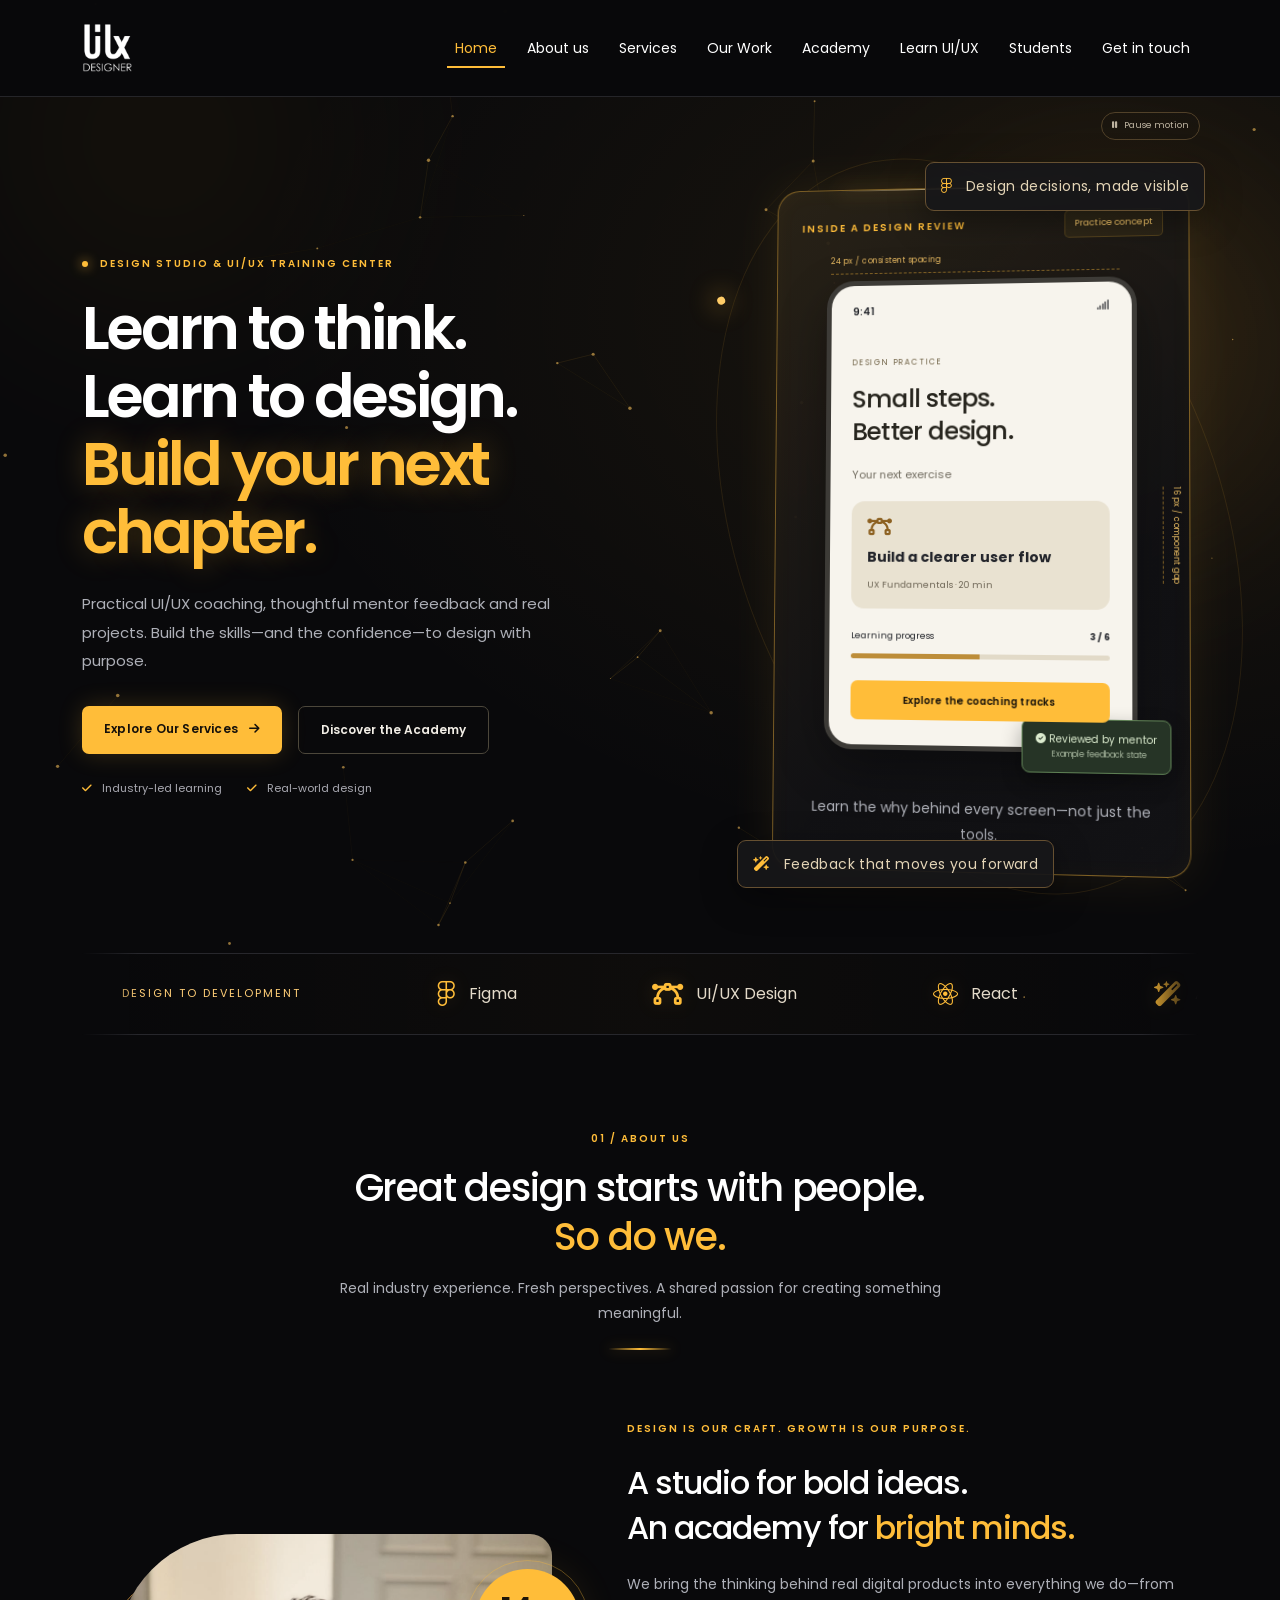
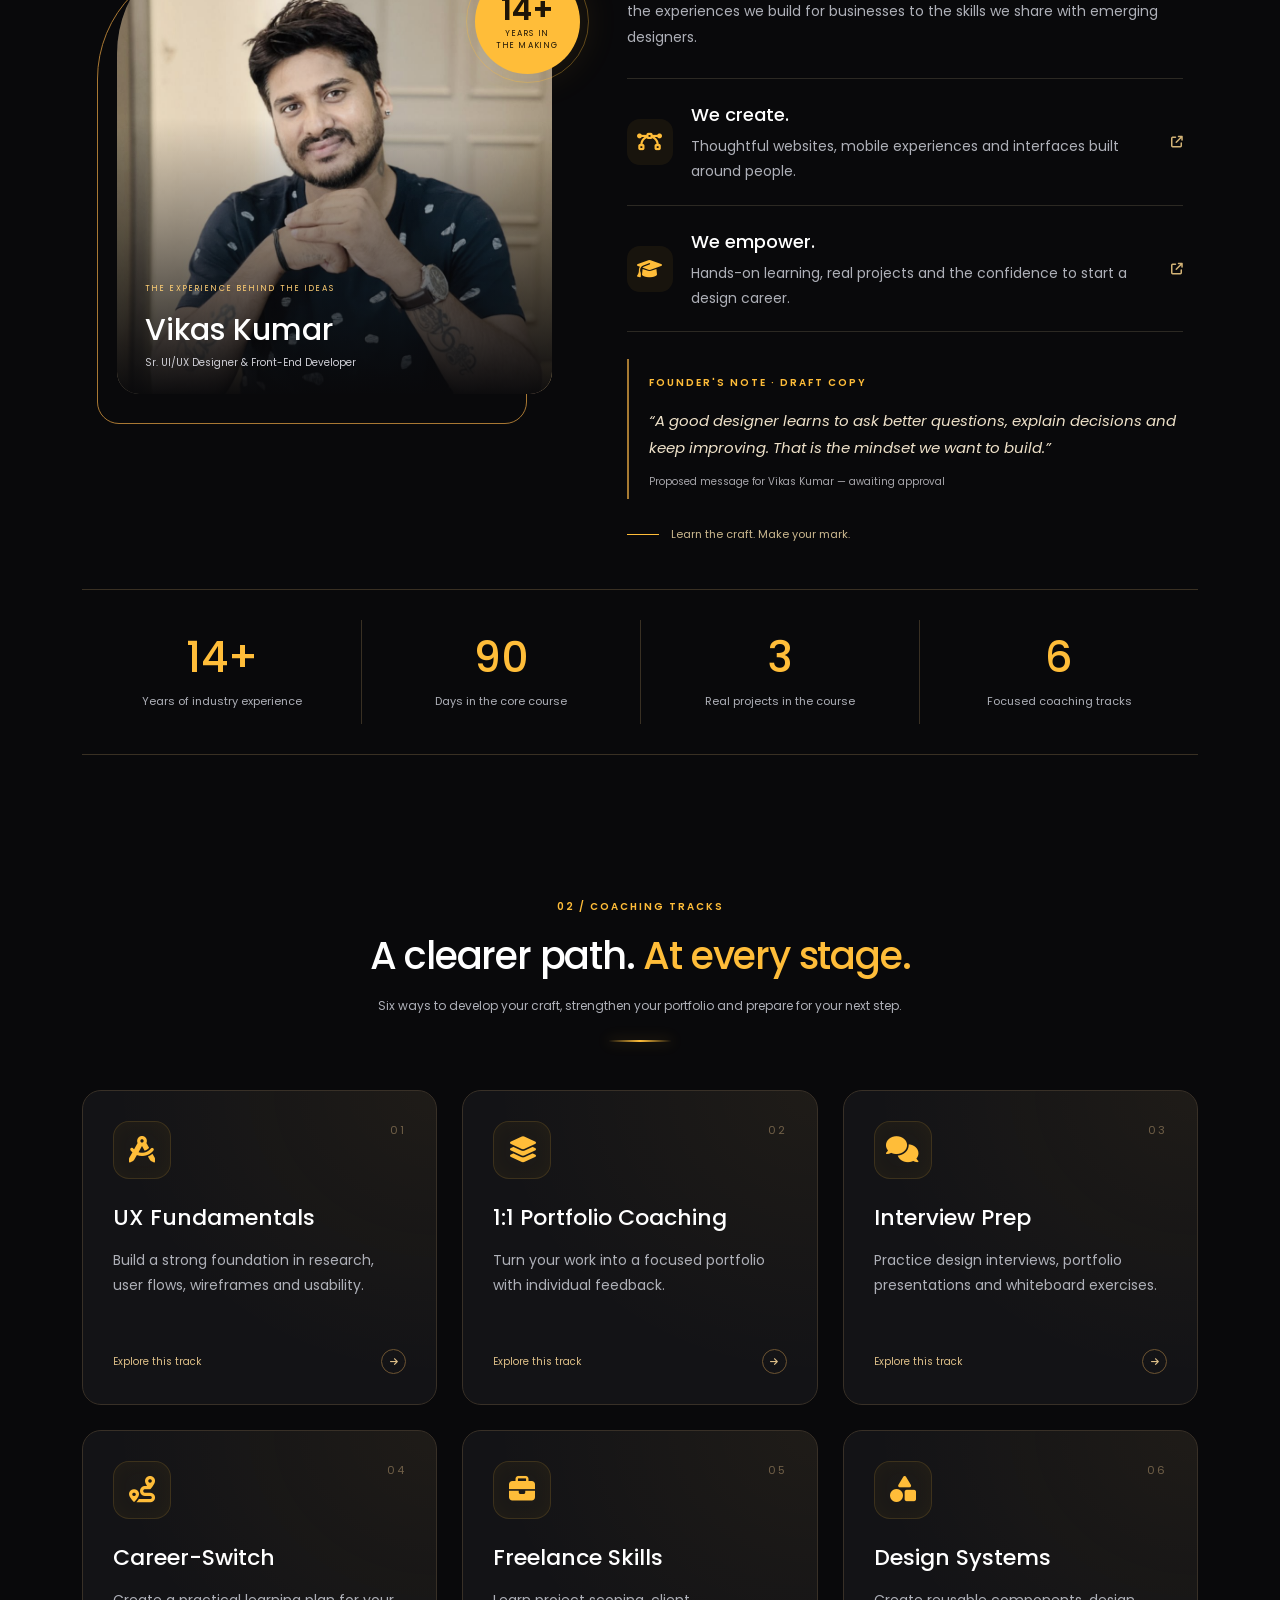
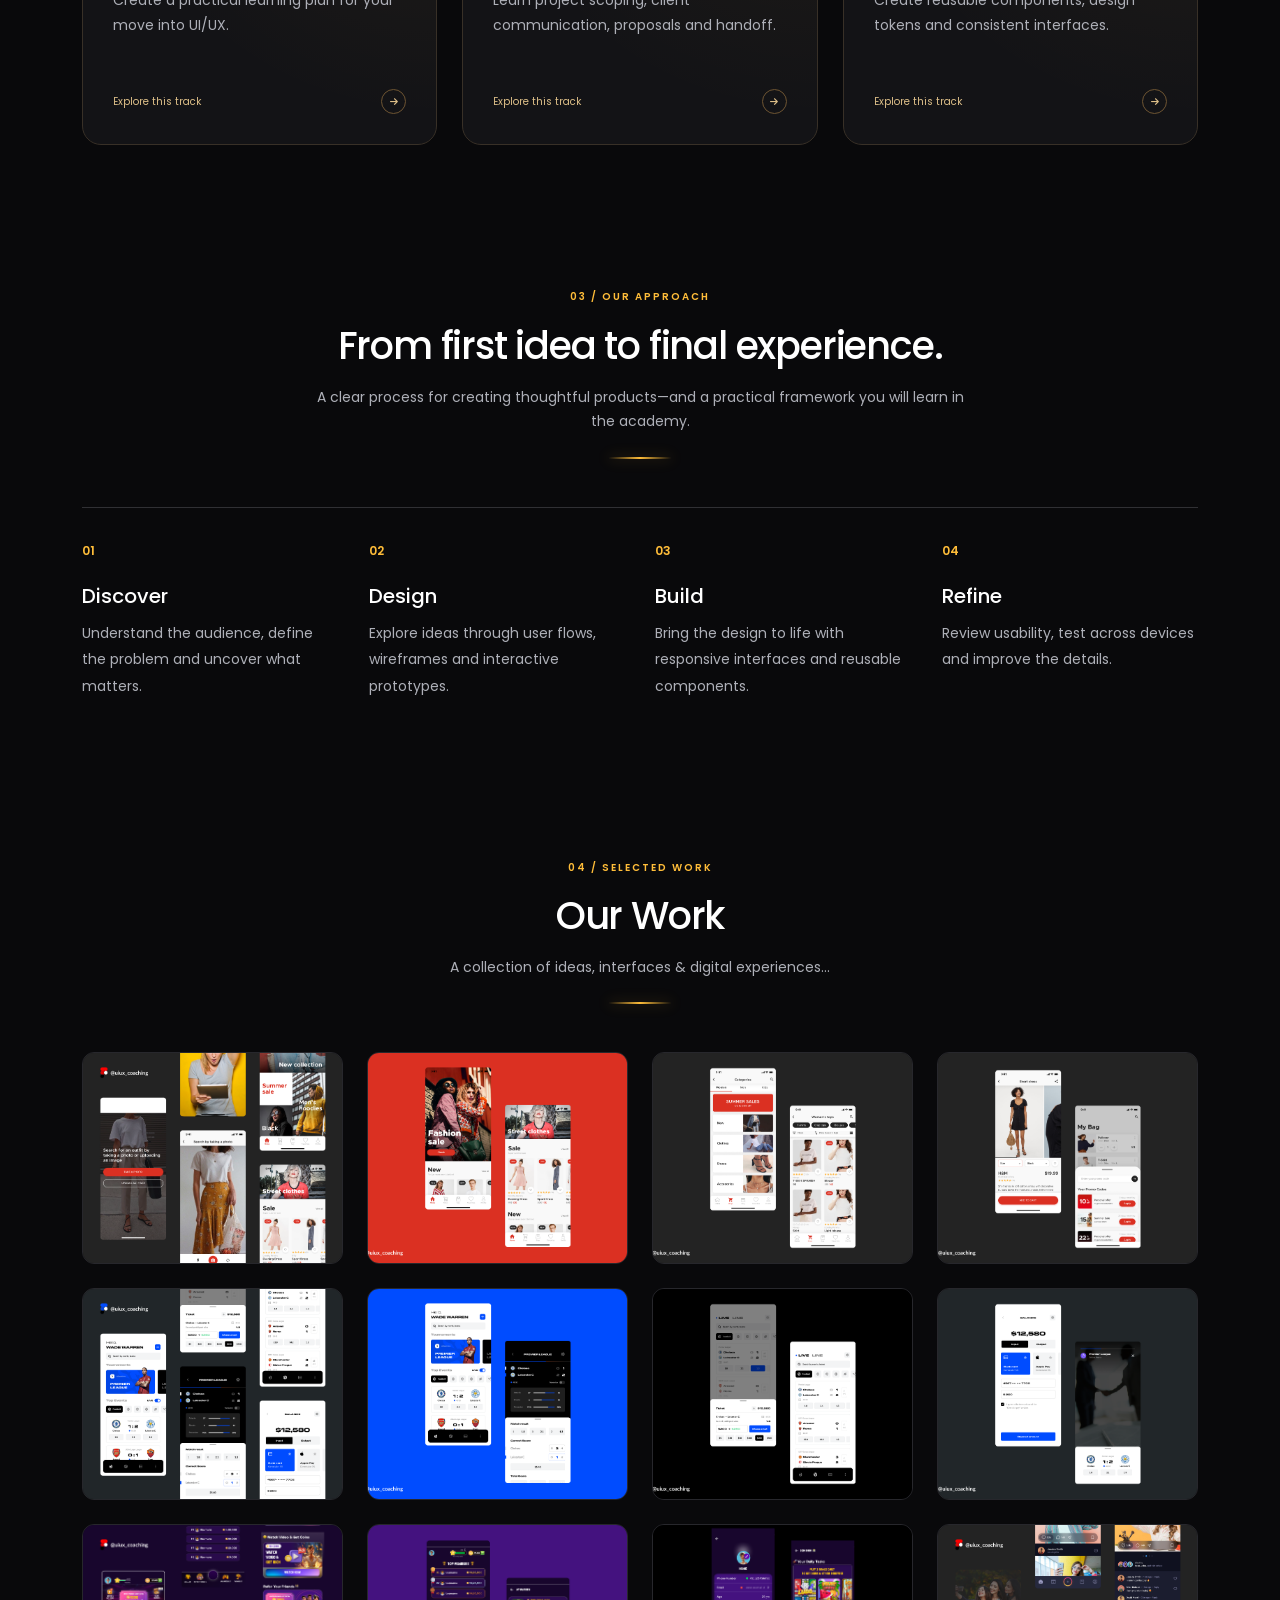
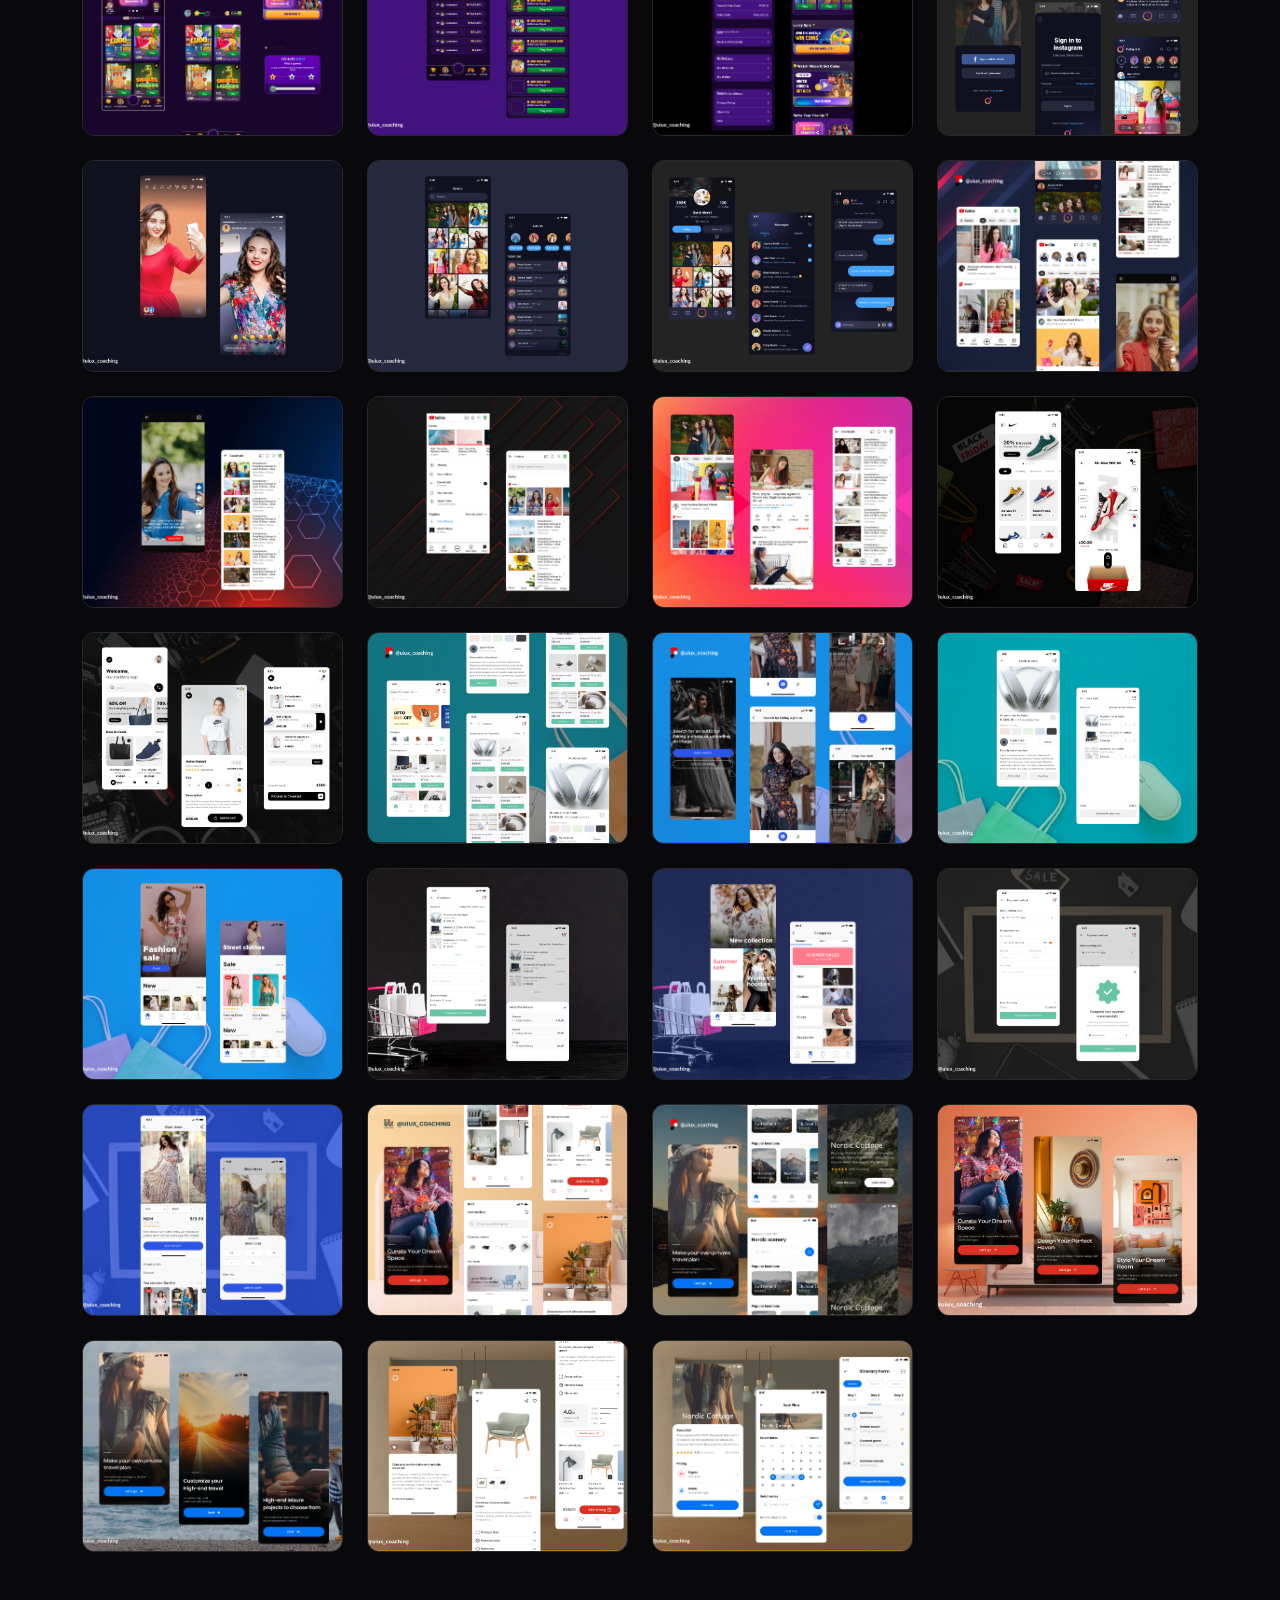
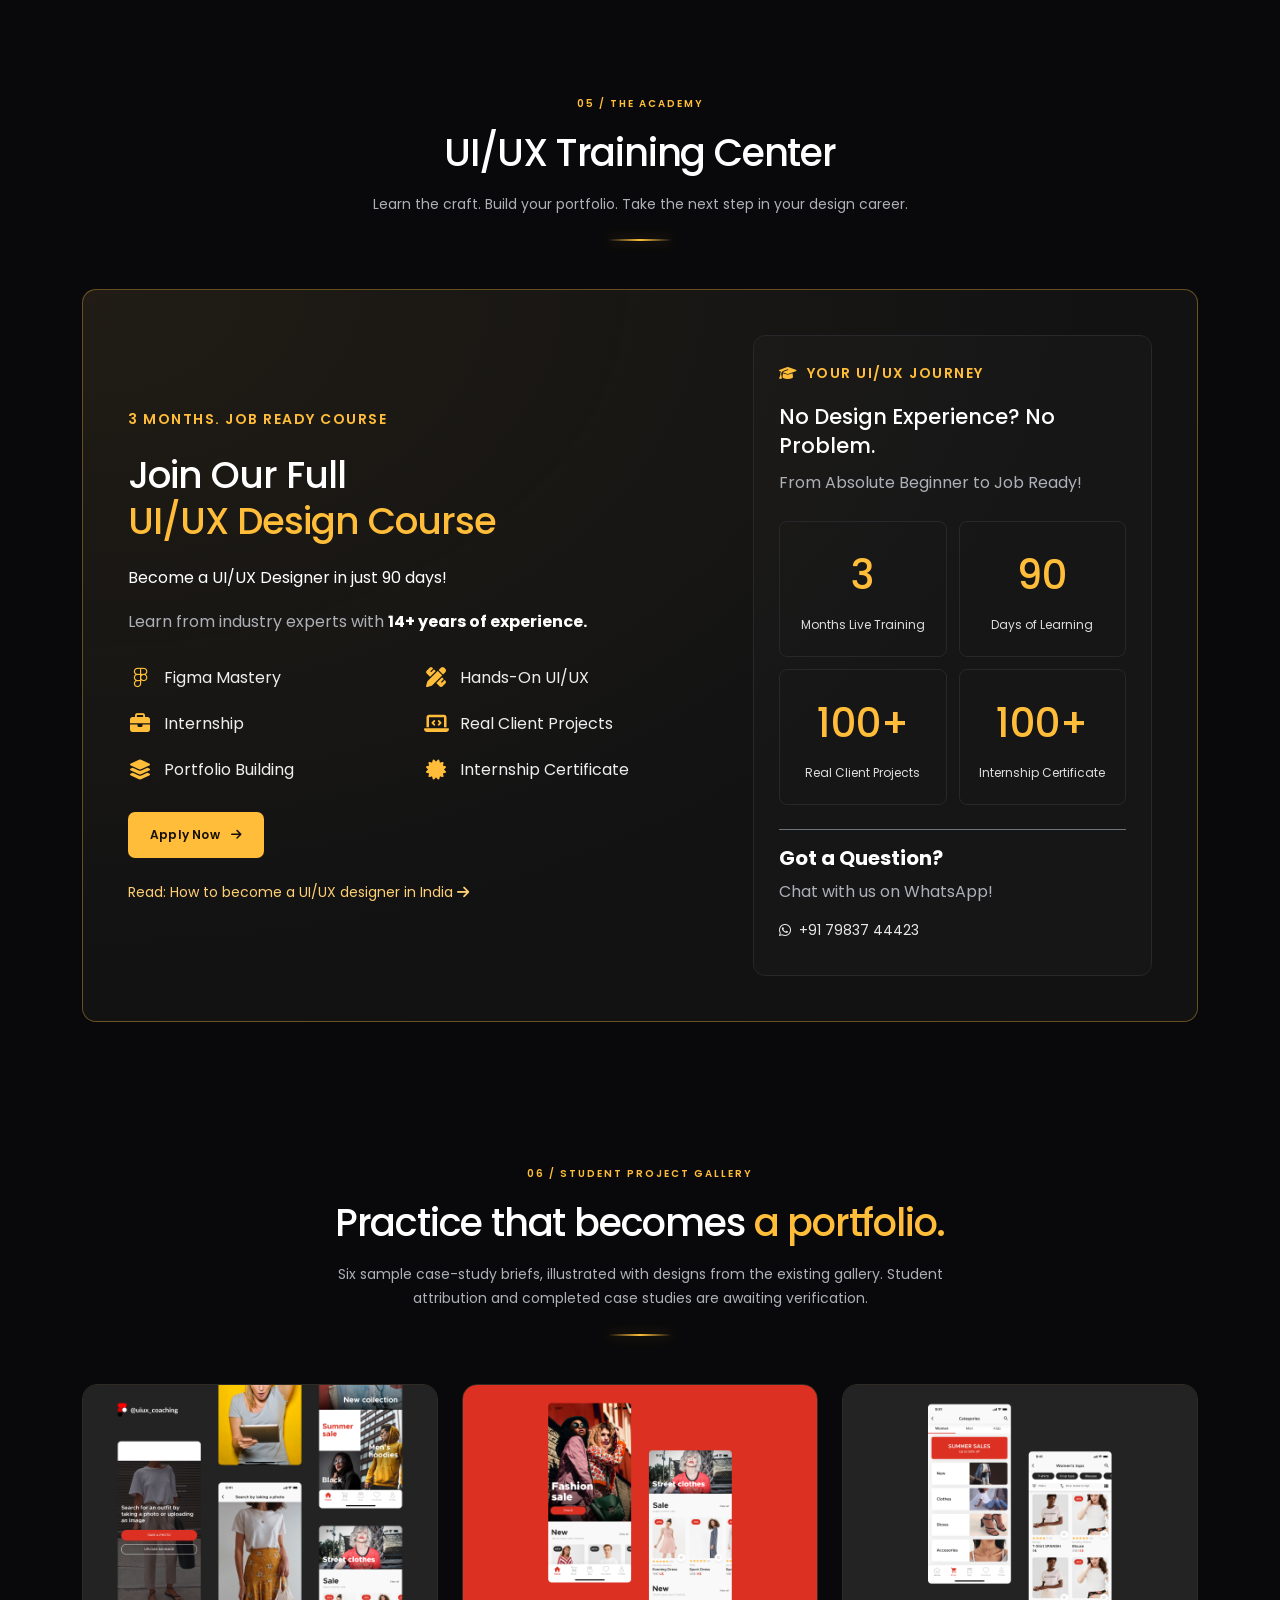
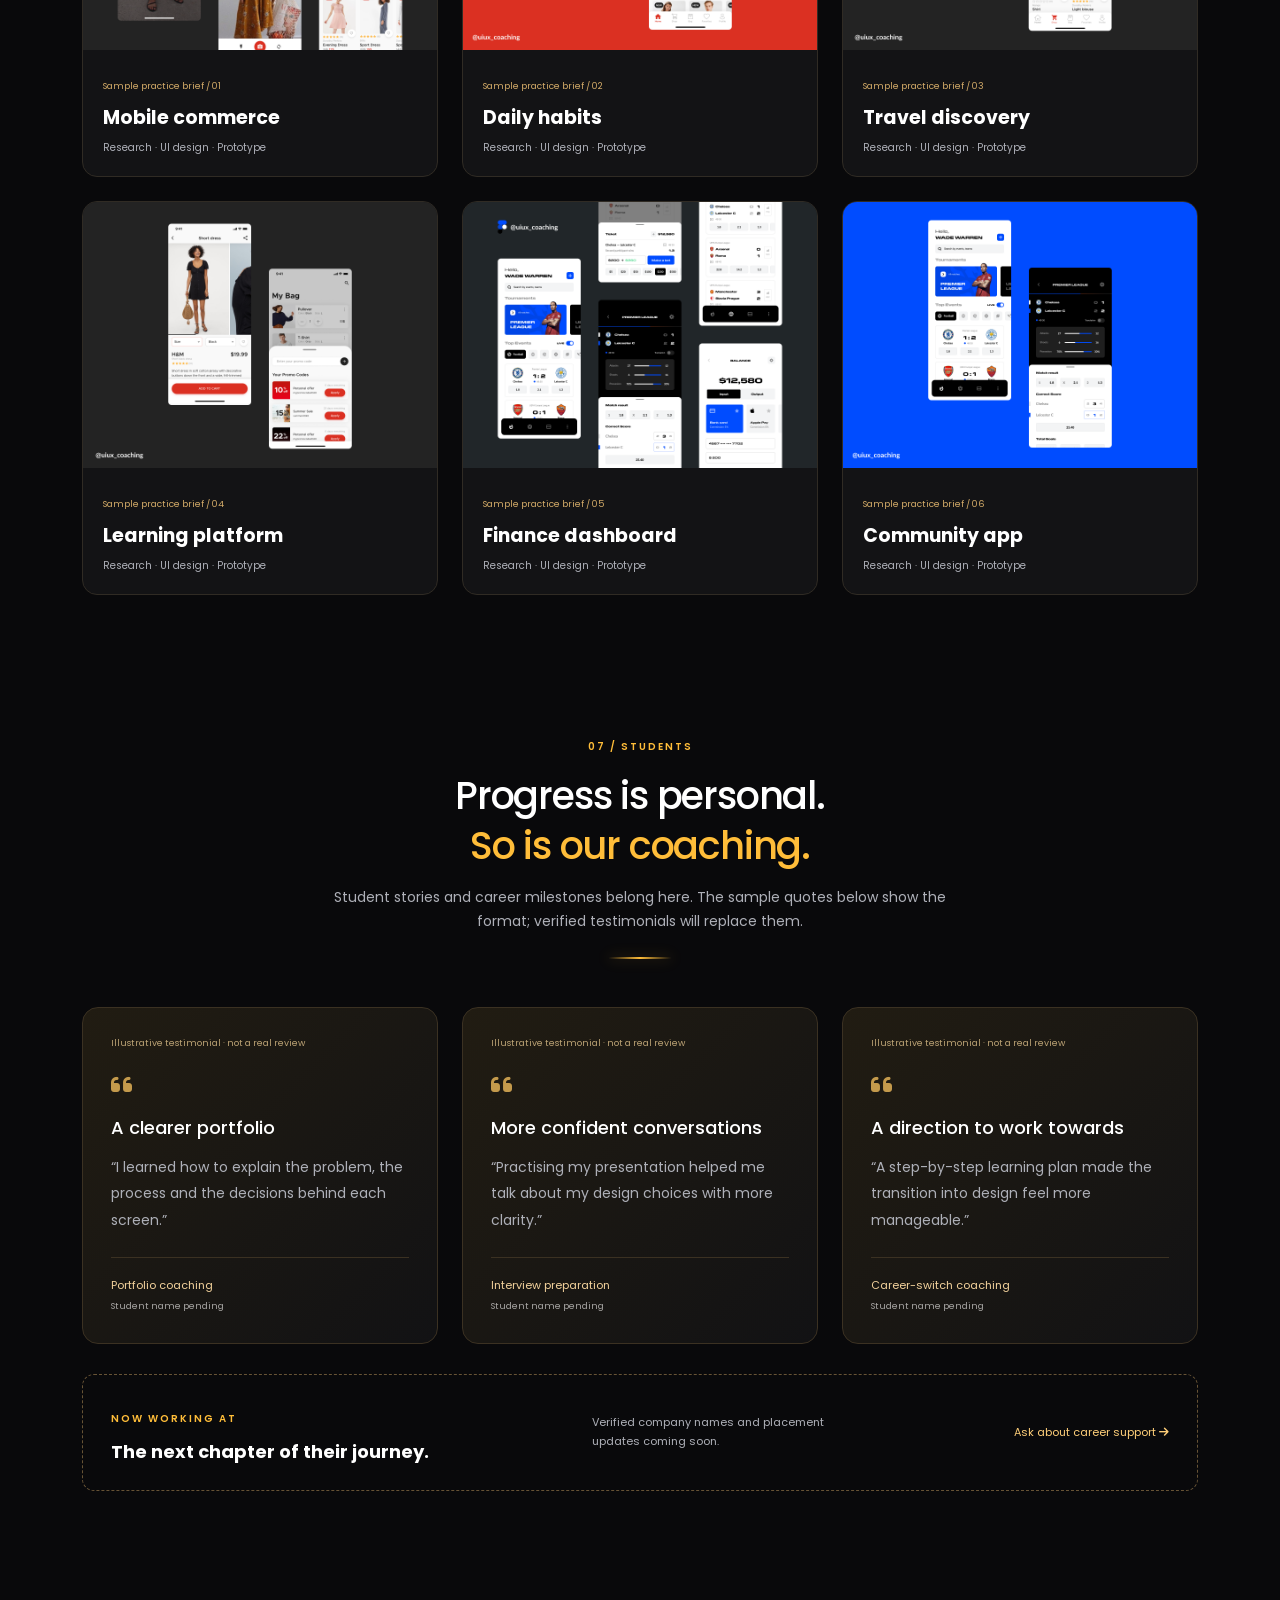
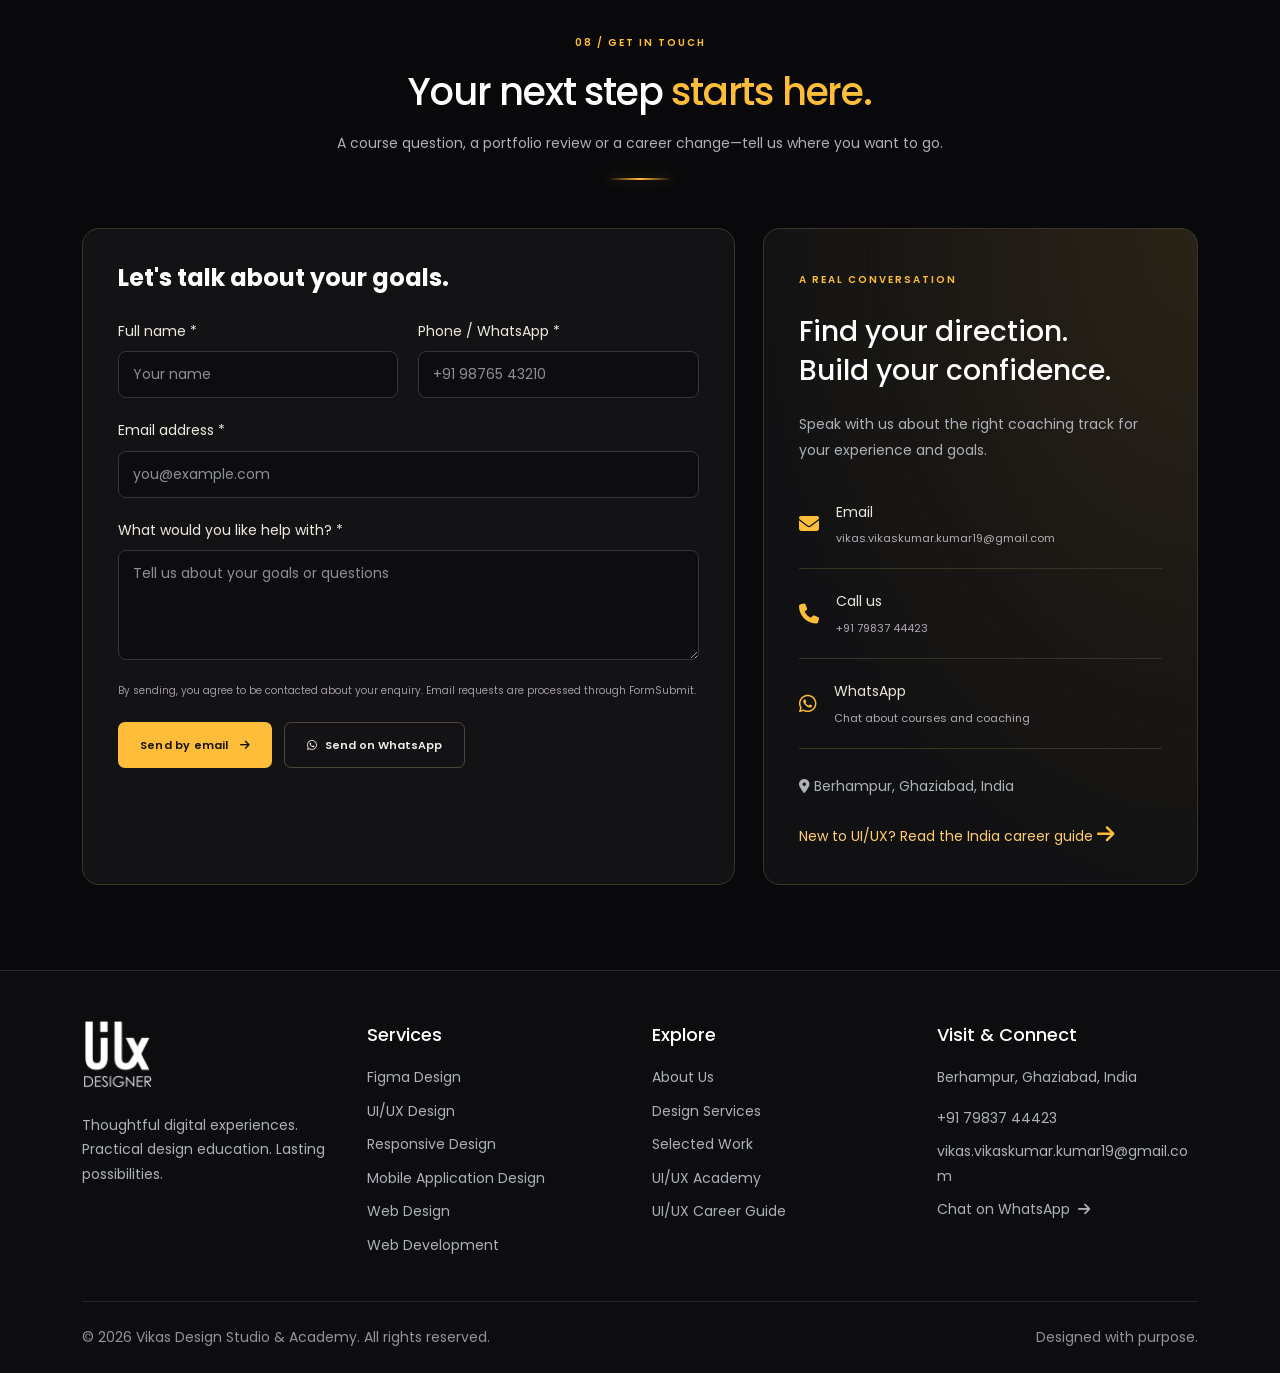
==== index.html @ f7e42c2f "Add files via upload" ====
<!DOCTYPE html>
<html lang="en">

<head>
    <meta charset="UTF-8">
    <meta name="viewport" content="width=device-width, initial-scale=1.0">

    <meta name="google-adsense-account" content="ca-pub-6926392316665978">
    <title>Vikas Design | Design Studio &amp; UI/UX Academy</title>
    <meta name="keywords" content="ui ux designer, web designer, figma designer">
    <meta name="description"
        content="UI/UX design, website and mobile app design services, and a practical 90-day UI/UX course with Figma, real projects and portfolio building in Ghaziabad.">

    <meta name="robots" content="index, follow">
    <meta property="og:title" content="Vikas Kumar | Senior UI/UX Designer">
    <meta property="og:description"
        content="Senior UI/UX Designer specializing in Figma, web design, mobile app design, design systems and front-end development.">
    <meta property="og:type" content="website">
    <meta property="og:url" content="https://imvikaskt.com/">
    <meta property="og:image" content="https://imvikaskt.com/favicon.png">

    <link rel="icon" type="image/x-icon" href="favicon.png" />
    <link rel="canonical" href="https://imvikaskt.com/">



    <link href="https://fonts.googleapis.com/css2?family=Poppins:wght@300;400;600;700&display=swap" rel="stylesheet">
    <link href="https://cdn.jsdelivr.net/npm/bootstrap@5.3.0/dist/css/bootstrap.min.css" rel="stylesheet">
    <link rel="stylesheet" href="https://cdnjs.cloudflare.com/ajax/libs/font-awesome/6.4.0/css/all.min.css">
    <link rel="stylesheet" href="https://cdnjs.cloudflare.com/ajax/libs/fancybox/3.5.7/jquery.fancybox.min.css">





    <script async src="https://pagead2.googlesyndication.com/pagead/js/adsbygoogle.js?client=ca-pub-6926392316665978"
        crossorigin="anonymous"></script>

    <script async custom-element="amp-auto-ads" src="https://cdn.ampproject.org/v0/amp-auto-ads-0.1.js">
    </script>

    <script type="application/ld+json">
{
  "@context": "https://schema.org",
  "@type": "LocalBusiness",
  "name": "UI/UX Designer Course",
  "image": "https://imvikaskt.com/logo.png",
  "@id": "https://imvikaskt.com/",
  "url": "https://imvikaskt.com/",
  "telephone": "7983744423",
  "address": {
    "@type": "PostalAddress",
    "streetAddress": "Noida",
    "addressLocality": "Noida",
    "postalCode": "201301",
    "addressCountry": "IN"
  },
  "openingHoursSpecification": {
    "@type": "OpeningHoursSpecification",
    "dayOfWeek": [
      "Monday",
      "Tuesday",
      "Wednesday",
      "Thursday",
      "Friday"
    ],
    "opens": "10:00",
    "closes": "17:00"
  },
  "sameAs": [
    "https://www.facebook.com/imvikaskt/",
    "https://www.instagram.com/imvikaskt/",
    "https://www.youtube.com/@imvikaskt",
    "https://www.linkedin.com/in/imvikaskt/",
    "https://imvikaskt.com/"
  ] 
}
</script>


    <link href="https://unpkg.com/aos@2.3.1/dist/aos.css" rel="stylesheet">

    <style>
        /* --- CORE VARIABLES --- */
        :root {
            --bg-dark: #050505;
            --primary-gold: #ffbd39;
            --primary-glow: rgba(255, 189, 57, 0.5);
            --glass-bg: rgba(255, 255, 255, 0.03);
            --glass-border: rgba(255, 255, 255, 0.1);
            --text-white: #ffffff;
            --text-grey: #a9adb8;
        }

        body {
            background-color: var(--bg-dark);
            color: var(--text-grey);
            font-family: 'Poppins', sans-serif;
            overflow-x: hidden;
            position: relative;
        }

        #particles-canvas {
            position: fixed;
            top: 0;
            left: 0;
            width: 100%;
            height: 100%;
            z-index: -1;
            background: radial-gradient(circle at center, #11111d 0%, #000000 100%);
        }

        h1,
        h2,
        h3,
        h4,
        h5,
        h6 {
            color: var(--text-white);
            font-weight: 700;
        }

        a {
            text-decoration: none;
            transition: 0.4s ease;
        }

        .btn-custom {
            background: linear-gradient(45deg, var(--primary-gold), #ffca2c);
            color: #000;
            border-radius: 50px;
            padding: 12px 35px;
            font-weight: 600;
            border: none;
            text-transform: uppercase;
            letter-spacing: 1px;
            box-shadow: 0 0 20px var(--primary-glow);
            position: relative;
            overflow: hidden;
            z-index: 1;
            transition: all 0.3s ease;
        }

        .btn-custom::before {
            content: '';
            position: absolute;
            top: 0;
            left: -100%;
            width: 100%;
            height: 100%;
            background: linear-gradient(45deg, #fff, rgba(255, 255, 255, 0.5));
            transition: left 0.5s ease;
            z-index: -1;
        }

        .btn-custom:hover {
            transform: translateY(-5px) scale(1.05);
            box-shadow: 0 15px 40px var(--primary-glow);
            color: #000;
        }

        .btn-custom:hover::before {
            left: 100%;
        }

        .btn-custom:active {
            transform: translateY(-2px) scale(1.02);
        }

        .navbar {
            background: rgba(0, 0, 0, 0.8);
            backdrop-filter: blur(15px);
            padding: 15px 0;
            border-bottom: 1px solid var(--glass-border);
        }

        .navbar-brand {
            font-size: 26px;
            font-weight: 800;
            color: #fff !important;
        }

        .navbar-brand span {
            color: var(--primary-gold);
        }

        .nav-link {
            color: #fff !important;
            margin-left: 20px;
            font-size: 14px;
            text-transform: uppercase;
            position: relative;
        }

        .nav-link {
            position: relative;
        }

        .nav-link::after {
            content: '';
            position: absolute;
            bottom: -5px;
            left: 0;
            width: 0;
            height: 2px;
            background: var(--primary-gold);
            transition: width 0.3s ease;
        }

        .nav-link:hover {
            color: var(--primary-gold) !important;
            text-shadow: 0 0 10px var(--primary-glow);
        }

        .nav-link.active {
            color: var(--primary-gold) !important;
        }

        .nav-link.active::after {
            width: 100%;
        }

        .hero-section {
            height: 100vh;
            display: flex;
            align-items: center;
            justify-content: center;
            text-align: center;
            position: relative;
        }

        .hero-section .floating-icon {
            position: absolute;
        }

        .hero-content h1 {
            font-size: 70px;
            margin-bottom: 15px;
        }

        .hero-content h1 span {
            color: transparent;
            background: linear-gradient(to right, var(--primary-gold), #fff);
            -webkit-background-clip: text;
            text-shadow: 0 0 20px var(--primary-glow);
        }

        .typed-text {
            color: var(--primary-gold);
            font-weight: 600;
        }

        .section-title {
            text-align: center;
            margin-bottom: 70px;
            position: relative;
        }

        .section-title h2 {
            font-size: 40px;
            text-transform: uppercase;
            z-index: 2;
            position: relative;
        }

        .section-title span {
            font-size: 90px;
            color: rgba(255, 255, 255, 0.03);
            position: absolute;
            top: -45px;
            left: 50%;
            transform: translateX(-50%);
            width: 100%;
            font-weight: 900;
        }

        .section-title::after {
            display: none;
        }

        .glass-card {
            background: var(--glass-bg);
            backdrop-filter: blur(10px);
            border: 1px solid var(--glass-border);
            padding: 40px 30px;
            border-radius: 15px;
            transition: 0.4s;
            height: 100%;
        }

        .glass-card:hover {
            transform: translateY(-10px);
            border-color: var(--primary-gold);
            box-shadow: 0 10px 40px rgba(0, 0, 0, 0.5);
        }

        .resume-box {
            position: relative;
            padding-left: 30px;
            margin-bottom: 40px;
            border-left: 2px solid rgba(255, 255, 255, 0.1);
        }

        .resume-box::before {
            content: '';
            position: absolute;
            left: -9px;
            top: 0;
            width: 16px;
            height: 16px;
            border-radius: 50%;
            background: var(--bg-dark);
            border: 2px solid var(--primary-gold);
            box-shadow: 0 0 10px var(--primary-glow);
        }

        .year {
            font-size: 14px;
            font-weight: 700;
            color: var(--primary-gold);
            background: rgba(255, 189, 57, 0.1);
            display: inline-block;
            padding: 4px 15px;
            border-radius: 20px;
            margin-bottom: 10px;
        }

        .process-item {
            text-align: center;
            position: relative;
            padding: 20px;
        }

        .process-circle {
            width: 80px;
            height: 80px;
            margin: 0 auto 20px;
            border-radius: 50%;
            background: var(--glass-bg);
            border: 1px solid var(--glass-border);
            display: flex;
            align-items: center;
            justify-content: center;
            font-size: 30px;
            color: var(--primary-gold);
            transition: 0.4s;
        }

        .glass-card:hover .process-circle {
            background: var(--primary-gold);
            color: #000;
            box-shadow: 0 0 20px var(--primary-glow);
        }

        .step-count {
            position: absolute;
            top: 10px;
            right: 20px;
            font-size: 60px;
            font-weight: 900;
            color: rgba(255, 255, 255, 0.03);
            line-height: 1;
            pointer-events: none;
        }

        .service-icon {
            font-size: 45px;
            color: var(--primary-gold);
            margin-bottom: 25px;
        }

        .progress {
            height: 6px;
            background: rgba(255, 255, 255, 0.1);
            border-radius: 10px;
            margin-bottom: 25px;
        }

        .progress-bar {
            background: var(--primary-gold);
            box-shadow: 0 0 10px var(--primary-glow);
        }

        .portfolio-item {
            border-radius: 15px;
            overflow: hidden;
            position: relative;
            margin-bottom: 30px;
            height: 300px;
            background: var(--glass-bg);
            border: 1px solid var(--glass-border);
            transition: 0.4s;
        }

        .portfolio-item img {
            width: 100%;
            height: 100%;
            object-fit: cover;
            transition: 0.5s;
        }

        .portfolio-item:hover {
            border-color: var(--primary-gold);
            box-shadow: 0 10px 40px rgba(255, 189, 57, 0.3);
        }

        .portfolio-item:hover img {
            transform: scale(1.1);
        }

        .portfolio-overlay {
            position: absolute;
            inset: 0;
            background: rgba(0, 0, 0, 0.9);
            display: flex;
            align-items: center;
            justify-content: center;
            opacity: 0;
            transition: 0.4s;
        }

        .portfolio-item:hover .portfolio-overlay {
            opacity: 1;
        }

        .portfolio-content {
            text-align: center;
            padding: 20px;
        }

        .portfolio-content h4 {
            color: var(--primary-gold);
            font-size: 1.5rem;
            margin-bottom: 10px;
        }

        .portfolio-content p {
            color: #fff;
            margin-bottom: 15px;
        }

        .portfolio-tech {
            display: flex;
            gap: 8px;
            justify-content: center;
            flex-wrap: wrap;
        }

        .portfolio-tech span {
            padding: 5px 15px;
            background: rgba(255, 189, 57, 0.2);
            border: 1px solid var(--primary-gold);
            border-radius: 20px;
            font-size: 12px;
            color: var(--primary-gold);
        }

        .form-control {
            background: var(--glass-bg);
            border: 1px solid var(--glass-border);
            color: #fff;
            padding: 15px;
            border-radius: 10px;
            margin-bottom: 20px;
        }

        .form-control:focus {
            background: rgba(255, 255, 255, 0.05);
            border-color: var(--primary-gold);
            box-shadow: none;
            color: #fff;
        }

        .form-control::placeholder {
            color: #9ca3af;
            opacity: 1;
        }

        .form-control::-webkit-input-placeholder {
            color: #9ca3af;
        }

        .form-control::-moz-placeholder {
            color: #9ca3af;
        }

        .text-muted {
            color: #9ca3af !important;
        }

        .cursor {
            width: 20px;
            height: 20px;
            border: 2px solid var(--primary-gold);
            border-radius: 50%;
            position: fixed;
            pointer-events: none;
            z-index: 9999;
            transition: all 0.2s ease;
            transform: translate(-50%, -50%);
        }

        .cursor.hover {
            width: 40px;
            height: 40px;
            border-color: #00ffff;
            background: rgba(0, 255, 255, 0.1);
        }

        .cursor-follower {
            width: 8px;
            height: 8px;
            background: var(--primary-gold);
            border-radius: 50%;
            position: fixed;
            pointer-events: none;
            z-index: 9999;
            transform: translate(-50%, -50%);
            transition: all 0.15s ease;
        }

        .cursor-follower.hover {
            width: 15px;
            height: 15px;
            background: #00ffff;
        }

        .education-timeline {
            position: relative;
            padding: 20px 0;
        }

        .edu-card {
            background: var(--glass-bg);
            border: 1px solid var(--glass-border);
            border-radius: 20px;
            padding: 25px;
            margin-bottom: 25px;
            backdrop-filter: blur(10px);
            transition: all 0.4s ease;
            position: relative;
            overflow: hidden;
        }

        .edu-card::before {
            content: '';
            position: absolute;
            top: 0;
            left: 0;
            width: 4px;
            height: 100%;
            background: linear-gradient(180deg, var(--primary-gold), #ffca2c);
            border-radius: 0 10px 10px 0;
        }

        .edu-card:hover {
            transform: translateX(10px);
            border-color: var(--primary-gold);
            box-shadow: 0 15px 40px rgba(255, 189, 57, 0.2);
        }

        .edu-year {
            position: absolute;
            top: 20px;
            right: 25px;
            background: linear-gradient(135deg, var(--primary-gold), #ffca2c);
            color: #000;
            padding: 8px 15px;
            border-radius: 25px;
            font-size: 12px;
            font-weight: 700;
            box-shadow: 0 5px 15px rgba(255, 189, 57, 0.3);
        }

        .edu-content {
            display: flex;
            align-items: center;
            gap: 20px;
        }

        .edu-icon {
            width: 60px;
            height: 60px;
            background: linear-gradient(135deg, var(--primary-gold), #ffca2c);
            border-radius: 15px;
            display: flex;
            align-items: center;
            justify-content: center;
            flex-shrink: 0;
            box-shadow: 0 8px 25px rgba(255, 189, 57, 0.3);
            transition: 0.3s;
        }

        .edu-icon i {
            font-size: 24px;
            color: #000;
        }

        .edu-card:hover .edu-icon {
            transform: scale(1.1) rotate(5deg);
            box-shadow: 0 12px 35px rgba(255, 189, 57, 0.5);
        }

        .edu-details h4 {
            color: #fff;
            font-size: 18px;
            font-weight: 700;
            margin: 0 0 8px 0;
            line-height: 1.3;
        }

        .edu-institute {
            color: var(--primary-gold);
            font-size: 14px;
            font-weight: 600;
            margin: 0 0 10px 0;
        }

        .edu-grade {
            color: #9ca3af;
            font-size: 13px;
            margin: 0;
        }

        .edu-grade span {
            color: var(--primary-gold);
            font-weight: 700;
        }

        .skill-tag {
            display: inline-block;
            background: rgba(255, 189, 57, 0.1);
            border: 1px solid rgba(255, 189, 57, 0.3);
            color: var(--primary-gold);
            padding: 6px 12px;
            border-radius: 20px;
            font-size: 12px;
            font-weight: 600;
            margin-bottom: 8px;
            transition: all 0.3s ease;
        }

        .skill-tag:hover {
            background: var(--primary-gold);
            color: #000;
            transform: translateY(-2px);
            box-shadow: 0 5px 15px rgba(255, 189, 57, 0.3);
        }

        /* Skills Marquee */
        .skills-marquee {
            position: absolute;
            bottom: 64px;
            left: 0;
            width: 100%;
            height: 80px;
            overflow: hidden;
            display: flex;
            align-items: center;
            border-top: 1px solid rgba(255, 189, 57, 0.2);
            border-bottom: 1px solid rgba(255, 189, 57, 0.2);
        }

        .marquee-track {
            display: flex;
            align-items: center;
            animation: scroll 25s linear infinite;
            width: max-content;
        }

        .skill-item {
            display: flex;
            align-items: center;
            gap: 15px;
            margin-right: 80px;
            padding: 15px 25px;
            background: rgba(255, 255, 255, 0.05);
            border-radius: 50px;
            border: 1px solid rgba(255, 189, 57, 0.2);
            transition: 0.3s;
        }

        .skill-item:hover {
            background: rgba(255, 189, 57, 0.1);
            border-color: var(--primary-gold);
            transform: translateY(-5px);
        }

        .skill-icon {
            font-size: 32px;
            flex-shrink: 0;
        }

        .skill-name {
            color: #fff;
            font-weight: 600;
            font-size: 16px;
            white-space: nowrap;
        }

        .skill-icon.fa-html5 {
            color: #e34f26;
        }

        .skill-icon.fa-css3-alt {
            color: #1572b6;
        }

        .skill-icon.fa-js {
            color: #f7df1e;
        }

        .skill-icon.fa-react {
            color: #61dafb;
        }

        .skill-icon.fa-figma {
            color: #f24e1e;
        }

        .skill-icon.fa-bootstrap {
            color: #7952b3;
        }

        @keyframes scroll {
            0% {
                transform: translateX(0);
            }

            100% {
                transform: translateX(-50%);
            }
        }

        /* Experience Badge Animation */
        @keyframes floatBadge {

            0%,
            100% {
                transform: translateY(0px) rotate(0deg);
            }

            25% {
                transform: translateY(-10px) rotate(2deg);
            }

            50% {
                transform: translateY(-5px) rotate(0deg);
            }

            75% {
                transform: translateY(-15px) rotate(-2deg);
            }
        }

        @keyframes pulseBadge {

            0%,
            100% {
                box-shadow: 0 10px 20px rgba(255, 189, 57, 0.3), 0 0 0 0 rgba(255, 189, 57, 0.4);
            }

            50% {
                box-shadow: 0 15px 30px rgba(255, 189, 57, 0.5), 0 0 0 10px rgba(255, 189, 57, 0.1);
            }
        }

        @keyframes glowText {

            0%,
            100% {
                text-shadow: 0 0 5px rgba(0, 0, 0, 0.5);
            }

            50% {
                text-shadow: 0 0 15px rgba(255, 189, 57, 0.8), 0 0 25px rgba(255, 189, 57, 0.4);
            }
        }

        .experience-badge {
            animation: floatBadge 4s ease-in-out infinite, pulseBadge 2s ease-in-out infinite;
            transition: all 0.3s ease;
        }

        .experience-badge:hover {
            animation-play-state: paused;
            transform: translateY(-20px) scale(1.1) rotate(5deg) !important;
            box-shadow: 0 20px 40px rgba(255, 189, 57, 0.6) !important;
        }

        .experience-badge h3 {
            animation: glowText 3s ease-in-out infinite;
        }

        .experience-badge p {
            animation: glowText 3s ease-in-out infinite 0.5s;
        }

        @keyframes shimmer {
            0% {
                transform: translateX(-100%) rotate(45deg);
            }

            100% {
                transform: translateX(200%) rotate(45deg);
            }
        }

        /* Responsive Design */
        @media(max-width: 1200px) {
            .hero-content h1 {
                font-size: 60px;
            }

            .section-title h2 {
                font-size: 35px;
            }

            .section-title span {
                font-size: 80px;
            }
        }

        @media(max-width: 992px) {
            .hero-content h1 {
                font-size: 50px;
            }

            .section-title h2 {
                font-size: 30px;
            }

            .section-title span {
                font-size: 70px;
            }

            .about-img-wrapper {
                margin-bottom: 40px;
            }

            .experience-badge {
                width: 120px !important;
                height: 120px !important;
                bottom: -20px !important;
                right: -20px !important;
            }

            .experience-badge h3 {
                font-size: 28px !important;
            }

            .experience-badge p {
                font-size: 12px !important;
            }
        }

        @media(max-width: 768px) {
            .hero-content h1 {
                font-size: 40px;
            }

            .hero-content h3 {
                font-size: 20px;
            }

            .section-title h2 {
                font-size: 28px;
            }

            .section-title span {
                font-size: 60px;
                top: -35px;
            }

            .section-title {
                margin-bottom: 50px;
            }

            .navbar-brand {
                font-size: 22px;
            }

            .nav-link {
                margin-left: 10px;
                font-size: 13px;
            }

            .skills-marquee {
                height: 60px;
            }

            .skill-item {
                padding: 10px 20px;
                margin-right: 40px;
            }

            .skill-icon {
                font-size: 24px;
            }

            .skill-name {
                font-size: 14px;
            }

            .glass-card {
                padding: 30px 20px;
            }

            .service-icon {
                font-size: 35px;
                margin-bottom: 20px;
            }

            .edu-card {
                padding: 20px;
                margin-bottom: 20px;
            }

            .edu-content {
                flex-direction: column;
                text-align: center;
                gap: 15px;
            }

            .edu-icon {
                width: 50px;
                height: 50px;
            }

            .edu-icon i {
                font-size: 20px;
            }

            .edu-details h4 {
                font-size: 16px;
            }

            .edu-institute {
                font-size: 13px;
            }

            .edu-grade {
                font-size: 12px;
            }

            .edu-year {
                position: static;
                display: inline-block;
                margin-bottom: 15px;
                font-size: 11px;
                padding: 6px 12px;
            }

            .experience-badge {
                display: none;
            }

            .cursor,
            .cursor-follower {
                display: none;
            }
        }

        @media(max-width: 576px) {
            .hero-content h1 {
                font-size: 32px;
                margin-bottom: 10px;
            }

            .hero-content h3 {
                font-size: 18px;
            }

            .hero-content h4 {
                font-size: 14px;
            }

            .section-title h2 {
                font-size: 24px;
            }

            .section-title span {
                font-size: 50px;
                top: -30px;
            }

            .btn-custom {
                padding: 10px 25px;
                font-size: 12px;
            }

            .glass-card {
                padding: 25px 15px;
            }

            .service-icon {
                font-size: 30px;
            }

            .portfolio-item {
                height: 250px;
            }

            .portfolio-content h4 {
                font-size: 1.2rem;
            }

            .portfolio-content p {
                font-size: 14px;
            }

            .portfolio-tech span {
                font-size: 10px;
                padding: 3px 10px;
            }

            .edu-card {
                padding: 15px;
            }

            .edu-details h4 {
                font-size: 14px;
            }

            .edu-institute {
                font-size: 12px;
            }

            .edu-grade {
                font-size: 11px;
            }

            .skills-marquee {
                bottom: 40px;
                height: 50px;
            }

            .skill-item {
                padding: 8px 15px;
                margin-right: 30px;
            }

            .skill-icon {
                font-size: 20px;
            }

            .skill-name {
                font-size: 12px;
            }
        }

        @media(max-width: 480px) {
            .container {
                padding-left: 15px;
                padding-right: 15px;
            }

            .hero-content h1 {
                font-size: 28px;
            }

            .section-title h2 {
                font-size: 22px;
            }

            .section-title span {
                font-size: 45px;
            }

            .glass-card {
                padding: 20px 10px;
            }

            .edu-content {
                gap: 10px;
            }

            .edu-icon {
                width: 45px;
                height: 45px;
            }

            .edu-icon i {
                font-size: 18px;
            }

            .edu-details h4 {
                font-size: 13px;
            }

            .portfolio-item {
                height: 200px;
            }

            .skills-marquee {
                height: 45px;
            }

            .skill-item {
                padding: 6px 12px;
                margin-right: 25px;
            }

            .skill-icon {
                font-size: 18px;
            }

            .skill-name {
                font-size: 11px;
            }

            .skill-tag {
                font-size: 10px;
                padding: 4px 8px;
            }
        }

        /* Landscape Mobile */
        @media(max-height: 500px) and (orientation: landscape) {
            .hero-section {
                height: auto;
                min-height: 100vh;
                padding: 100px 0 50px;
            }

            .skills-marquee {
                position: relative;
                bottom: auto;
                margin-top: 30px;
            }
        }

        /* Touch Device Optimizations */
        @media(hover: none) and (pointer: coarse) {
            .glass-card:hover {
                transform: none;
            }

            .edu-card:hover {
                transform: none;
            }

            .btn-custom:hover {
                transform: none;
            }

            .portfolio-item:hover img {
                transform: none;
            }

            .portfolio-overlay {
                opacity: 1;
                background: rgba(0, 0, 0, 0.7);
            }
        }

        /* UI/UX training */
        .training-panel {
            padding: clamp(24px, 5vw, 64px);
            border: 1px solid rgba(255, 189, 57, .35);
            border-radius: 24px;
            background: radial-gradient(ellipse at top right, rgba(255, 189, 57, .14), transparent 65%), #101013;
        }

        .training-label {
            color: var(--primary-gold);
            font-size: 13px;
            font-weight: 600;
            letter-spacing: 2px;
            text-transform: uppercase;
        }

        .training-heading {
            font-size: clamp(32px, 4.5vw, 56px);
            line-height: 1.15;
            margin: 20px 0;
        }

        .training-heading span {
            color: var(--primary-gold);
        }

        .training-features {
            list-style: none;
            padding: 0;
            display: grid;
            grid-template-columns: repeat(2, minmax(0, 1fr));
            gap: 18px;
            margin: 28px 0;
        }

        .training-features li {
            display: flex;
            gap: 12px;
            align-items: center;
            color: #eee;
            font-size: 14px;
        }

        .training-features i {
            color: var(--primary-gold);
            width: 24px;
            flex-shrink: 0;
            font-size: 20px;
            text-align: center;
        }

        .training-summary {
            padding: 30px;
            background: rgba(255, 255, 255, .04);
            border: 1px solid var(--glass-border);
            border-radius: 20px;
        }

        .training-stats {
            display: grid;
            grid-template-columns: repeat(2, minmax(0, 1fr));
            gap: 12px;
        }

        .training-stat {
            padding: 18px 10px;
            border: 1px solid var(--glass-border);
            border-radius: 12px;
            text-align: center;
        }

        .training-stat strong {
            display: block;
            color: var(--primary-gold);
            font-size: 40px;
        }

        .training-stat span {
            font-size: 12px;
            color: #ddd;
        }

        .training-whatsapp {
            color: #e8e8e8;
            display: inline-flex;
            align-items: center;
            gap: 8px;
            padding: 8px 0;
        }

        .training-whatsapp:hover {
            color: var(--primary-gold);
        }

        #trainingModal .modal-content {
            background: #151519;
            color: #d4d4dc;
            border: 1px solid rgba(255, 189, 57, .4);
            border-radius: 20px;
        }

        #trainingModal .modal-header {
            border-color: var(--glass-border);
        }

        #trainingModal .form-label {
            color: #eee;
            font-size: 14px;
        }

        #trainingModal .form-control {
            margin-bottom: 0;
        }

        #trainingModal select option {
            background: #151519;
            color: #fff;
        }

        #trainingModal .btn-custom {
            width: 100%;
        }

        @media (max-width: 575px) {
            .training-features {
                grid-template-columns: 1fr;
            }

            .training-summary {
                padding: 20px;
            }

            #training .section-title h2 {
                font-size: 28px;
            }

            #training .section-title span {
                font-size: 60px;
                top: -25px;
            }
        }
    </style>
    <link rel="stylesheet" href="corporate.css">
    <link rel="stylesheet" href="site-additions.css">
</head>

<body>



    <a class="skip-link" href="#main">Skip to content</a>
    <nav class="navbar navbar-expand-lg fixed-top" data-bs-theme="dark" aria-label="Main navigation">
        <div class="container">
            <a class="navbar-brand brand-lockup" href="#home" aria-label="UI/UX Coaching home"><img src="logo.png"
                    alt="" width="45" height="45"></a>
            <button class="navbar-toggler" type="button" data-bs-toggle="collapse" data-bs-target="#navbarNav"
                aria-controls="navbarNav" aria-expanded="false" aria-label="Toggle navigation"><span
                    class="navbar-toggler-icon"></span></button>
            <div class="collapse navbar-collapse justify-content-end" id="navbarNav">
                <ul class="navbar-nav align-items-lg-center">
                    <li class="nav-item"><a class="nav-link" href="#home">Home</a></li>
                    <li class="nav-item"><a class="nav-link" href="#about">About us</a></li>
                    <li class="nav-item"><a class="nav-link" href="#services">Services</a></li>
                    <li class="nav-item"><a class="nav-link" href="#portfolio">Our Work</a></li>
                    <li class="nav-item"><a class="nav-link" href="#training">Academy</a></li>
                    <li class="nav-item"><a class="nav-link" href="how-to-become-ui-ux-designer-in-india.html">Learn
                            UI/UX</a></li>
                    <li class="nav-item"><a class="nav-link" href="#students">Students</a></li>
                    <li class="nav-item"><a class="nav-link" href="#contact">Get in touch</a></li>
                </ul>
            </div>
        </div>
    </nav>
    <main id="main">

        <section id="home" class="corporate-hero">
            <canvas id="hero-particles" aria-hidden="true"></canvas>
            <div class="hero-aurora aurora-one" aria-hidden="true"></div>
            <div class="hero-aurora aurora-two" aria-hidden="true"></div>
            <button class="motion-toggle" type="button" aria-pressed="false"><i class="fas fa-pause"
                    aria-hidden="true"></i><span>Pause motion</span></button>
            <div class="container">
                <div class="row align-items-center g-5">
                    <div class="col-lg-7">
                        <p class="eyebrow"><span></span> DESIGN STUDIO &amp; UI/UX TRAINING CENTER</p>
                        <h1><span class="hero-line">Learn to think.</span><span class="hero-line">Learn to
                                design.</span><em class="hero-line">Build your next chapter.</em></h1>
                        <p class="hero-description">Practical UI/UX coaching, thoughtful mentor feedback and real
                            projects. Build the skills—and the confidence—to design with purpose.</p>
                        <div class="d-flex flex-wrap gap-3 hero-actions">
                            <a class="btn btn-custom" href="#services">Explore Our Services <i
                                    class="fas fa-arrow-right ms-2" aria-hidden="true"></i></a>
                            <a class="btn btn-outline-gold" href="#training">Discover the Academy</a>
                        </div>
                        <div class="hero-proof"><span><i class="fas fa-check" aria-hidden="true"></i> Industry-led
                                learning</span><span><i class="fas fa-check" aria-hidden="true"></i> Real-world
                                design</span></div>
                    </div>
                    <div class="col-lg-5">
                        <div class="academy-stage">
                            <div class="academy-orbit" aria-hidden="true"></div>
                            <div class="floating-note note-figma" aria-hidden="true"><i class="fab fa-figma"></i> Design
                                decisions, made visible</div>
                            <div class="floating-note note-spark" aria-hidden="true"><i
                                    class="fas fa-wand-magic-sparkles"></i> Feedback that moves you forward</div>
                            <aside class="hero-course annotated-preview" aria-labelledby="heroCourseTitle">
                                <div class="course-topline"><span class="eyebrow mb-0">INSIDE A DESIGN
                                        REVIEW</span><span class="admissions-badge">Practice concept</span></div>
                                <div class="mockup-canvas"><span class="spacing-note spacing-top">24 px / consistent
                                        spacing</span>
                                    <div class="learning-app">
                                        <div class="app-toolbar"><span>9:41</span><i class="fas fa-signal"
                                                aria-hidden="true"></i></div><span class="app-overline">DESIGN
                                            PRACTICE</span>
                                        <h2 id="heroCourseTitle">Small steps.<br>Better design.</h2>
                                        <p>Your next exercise</p>
                                        <div class="lesson-preview"><i class="fas fa-bezier-curve"
                                                aria-hidden="true"></i><strong>Build a clearer user
                                                flow</strong><span>UX Fundamentals · 20 min</span></div>
                                        <div class="app-progress"><span>Learning progress</span><strong>3 / 6</strong>
                                        </div>
                                        <div class="app-progress-bar"></div><a class="btn btn-custom w-100"
                                            href="#services">Explore the coaching tracks</a>
                                    </div>
                                    <span class="spacing-note spacing-side">16 px / component gap</span><span
                                        class="review-tag"><i class="fas fa-check-circle" aria-hidden="true"></i>
                                        Reviewed by mentor <small>Example feedback state</small></span>
                                </div>
                                <p class="course-note">Learn the why behind every screen—not just the tools.</p>
                            </aside>
                        </div>
                    </div>
                </div>
                <div class="expertise-strip" aria-label="Design and development expertise">
                    <div class="expertise-track">
                        <div class="expertise-group"><span class="marquee-label">DESIGN TO DEVELOPMENT</span><span><i
                                    class="fab fa-figma" aria-hidden="true"></i>Figma</span><span><i
                                    class="fas fa-bezier-curve" aria-hidden="true"></i>UI/UX Design</span><span><i
                                    class="fab fa-react" aria-hidden="true"></i>React</span><span><i
                                    class="fas fa-wand-magic-sparkles" aria-hidden="true"></i>AI Design</span></div>
                        <div class="expertise-group" aria-hidden="true"><span class="marquee-label">DESIGN TO
                                DEVELOPMENT</span><span><i class="fab fa-figma"
                                    aria-hidden="true"></i>Figma</span><span><i class="fas fa-bezier-curve"
                                    aria-hidden="true"></i>UI/UX Design</span><span><i class="fab fa-react"
                                    aria-hidden="true"></i>React</span><span><i class="fas fa-wand-magic-sparkles"
                                    aria-hidden="true"></i>AI Design</span></div>
                    </div>
                </div>
            </div>
        </section>

        <section id="about" class="container py-5">
            <div class="section-title"><span>01 / ABOUT US</span>
                <h2>Great design starts with people.<br><em>So do we.</em></h2>
                <p>Real industry experience. Fresh perspectives. A shared passion for creating something meaningful.</p>
            </div>
            <div class="about-editorial">
                <div class="about-portrait">
                    <div class="portrait-frame"><img src="profile3.jpg"
                            alt="Vikas Kumar, mentor and senior UI/UX designer" loading="lazy"></div>
                    <div class="portrait-caption"><span>THE EXPERIENCE BEHIND THE IDEAS</span>
                        <h3>Vikas Kumar</h3>
                        <p>Sr. UI/UX Designer &amp; Front-End Developer</p>
                    </div>
                    <div class="experience-seal"><strong>14+</strong><span>YEARS IN<br>THE MAKING</span></div>
                </div>
                <div class="about-story">
                    <span class="eyebrow">DESIGN IS OUR CRAFT. GROWTH IS OUR PURPOSE.</span>
                    <h3>A studio for bold ideas.<br>An academy for <em>bright minds.</em></h3>
                    <p>We bring the thinking behind real digital products into everything we do—from the experiences we
                        build for businesses to the skills we share with emerging designers.</p>
                    <div class="about-pillars">
                        <a href="#services" class="about-pillar"><span class="pillar-icon"><i
                                    class="fas fa-bezier-curve" aria-hidden="true"></i></span><span><strong>We
                                    create.</strong><small>Thoughtful websites, mobile experiences and interfaces built
                                    around people.</small></span><i class="fas fa-arrow-up-right-from-square"
                                aria-hidden="true"></i></a>
                        <a href="#training" class="about-pillar"><span class="pillar-icon"><i
                                    class="fas fa-graduation-cap" aria-hidden="true"></i></span><span><strong>We
                                    empower.</strong><small>Hands-on learning, real projects and the confidence to start
                                    a design career.</small></span><i class="fas fa-arrow-up-right-from-square"
                                aria-hidden="true"></i></a>
                    </div>
                    <figure class="founder-quote"><span class="eyebrow">FOUNDER'S NOTE · DRAFT COPY</span>
                        <blockquote>“A good designer learns to ask better questions, explain decisions and keep
                            improving. That is the mindset we want to build.”</blockquote>
                        <figcaption>Proposed message for Vikas Kumar — awaiting approval</figcaption>
                    </figure>
                    <div class="about-signoff"><span class="signoff-line"></span><span>Learn the craft. Make your
                            mark.</span></div>
                </div>
            </div>
            <div class="coaching-stats" aria-label="Academy at a glance">
                <div><strong data-count="14" data-suffix="+">14+</strong><span>Years of industry experience</span></div>
                <div><strong data-count="90">90</strong><span>Days in the core course</span></div>
                <div><strong data-count="3">3</strong><span>Real projects in the course</span></div>
                <div><strong data-count="6">6</strong><span>Focused coaching tracks</span></div>
            </div>
        </section>

        <section id="services" class="container py-5">
            <div class="section-title"><span>02 / COACHING TRACKS</span>
                <h2>A clearer path. <em>At every stage.</em></h2>
                <p>Six ways to develop your craft, strengthen your portfolio and prepare for your next step.</p>
            </div>
            <div class="services-grid">
                <article class="service-flip" aria-label="UX Fundamentals">
                    <div class="service-flip-inner">
                        <div class="service-face service-front">
                            <div class="service-top">
                                <div class="service-icon"><i class="fas fa-compass-drafting" aria-hidden="true"></i>
                                </div><span class="service-number">01</span>
                            </div>
                            <h3>UX Fundamentals</h3>
                            <p>Build a strong foundation in research, user flows, wireframes and usability.</p><button
                                class="flip-open" type="button" aria-expanded="false"
                                aria-controls="service-back-1">Explore this track <i class="fas fa-arrow-right"
                                    aria-hidden="true"></i></button>
                        </div>
                        <div class="service-face service-back" id="service-back-1" inert aria-hidden="true"><button
                                class="flip-close" type="button" aria-label="Back to UX Fundamentals"><i
                                    class="fas fa-arrow-left" aria-hidden="true"></i></button><i
                                class="fas fa-compass-drafting back-watermark" aria-hidden="true"></i><span
                                class="eyebrow">YOUR NEXT STEP</span>
                            <h3>UX Fundamentals</h3>
                            <p>Learn how to frame a problem, ask better questions and turn insights into a clear design
                                direction.</p><button class="btn btn-custom service-apply" type="button"
                                data-service="UX Fundamentals" data-bs-toggle="modal"
                                data-bs-target="#trainingModal">Apply Now <i class="fas fa-arrow-right ms-2"
                                    aria-hidden="true"></i></button>
                        </div>
                    </div>
                </article>
                <article class="service-flip" aria-label="1:1 Portfolio Coaching">
                    <div class="service-flip-inner">
                        <div class="service-face service-front">
                            <div class="service-top">
                                <div class="service-icon"><i class="fas fa-layer-group" aria-hidden="true"></i></div>
                                <span class="service-number">02</span>
                            </div>
                            <h3>1:1 Portfolio Coaching</h3>
                            <p>Turn your work into a focused portfolio with individual feedback.</p><button
                                class="flip-open" type="button" aria-expanded="false"
                                aria-controls="service-back-2">Explore this track <i class="fas fa-arrow-right"
                                    aria-hidden="true"></i></button>
                        </div>
                        <div class="service-face service-back" id="service-back-2" inert aria-hidden="true"><button
                                class="flip-close" type="button" aria-label="Back to 1:1 Portfolio Coaching"><i
                                    class="fas fa-arrow-left" aria-hidden="true"></i></button><i
                                class="fas fa-layer-group back-watermark" aria-hidden="true"></i><span
                                class="eyebrow">YOUR NEXT STEP</span>
                            <h3>1:1 Portfolio Coaching</h3>
                            <p>Shape stronger case studies, explain your decisions and present a portfolio that reflects
                                your thinking.</p><button class="btn btn-custom service-apply" type="button"
                                data-service="1:1 Portfolio Coaching" data-bs-toggle="modal"
                                data-bs-target="#trainingModal">Apply Now <i class="fas fa-arrow-right ms-2"
                                    aria-hidden="true"></i></button>
                        </div>
                    </div>
                </article>
                <article class="service-flip" aria-label="Interview Prep">
                    <div class="service-flip-inner">
                        <div class="service-face service-front">
                            <div class="service-top">
                                <div class="service-icon"><i class="fas fa-comments" aria-hidden="true"></i></div><span
                                    class="service-number">03</span>
                            </div>
                            <h3>Interview Prep</h3>
                            <p>Practice design interviews, portfolio presentations and whiteboard exercises.</p><button
                                class="flip-open" type="button" aria-expanded="false"
                                aria-controls="service-back-3">Explore this track <i class="fas fa-arrow-right"
                                    aria-hidden="true"></i></button>
                        </div>
                        <div class="service-face service-back" id="service-back-3" inert aria-hidden="true"><button
                                class="flip-close" type="button" aria-label="Back to Interview Prep"><i
                                    class="fas fa-arrow-left" aria-hidden="true"></i></button><i
                                class="fas fa-comments back-watermark" aria-hidden="true"></i><span class="eyebrow">YOUR
                                NEXT STEP</span>
                            <h3>Interview Prep</h3>
                            <p>Build confidence with structured practice, constructive feedback and clear ways to
                                explain your process.</p><button class="btn btn-custom service-apply" type="button"
                                data-service="Interview Prep" data-bs-toggle="modal"
                                data-bs-target="#trainingModal">Apply Now <i class="fas fa-arrow-right ms-2"
                                    aria-hidden="true"></i></button>
                        </div>
                    </div>
                </article>
                <article class="service-flip" aria-label="Career-Switch">
                    <div class="service-flip-inner">
                        <div class="service-face service-front">
                            <div class="service-top">
                                <div class="service-icon"><i class="fas fa-route" aria-hidden="true"></i></div><span
                                    class="service-number">04</span>
                            </div>
                            <h3>Career-Switch</h3>
                            <p>Create a practical learning plan for your move into UI/UX.</p><button class="flip-open"
                                type="button" aria-expanded="false" aria-controls="service-back-4">Explore this track <i
                                    class="fas fa-arrow-right" aria-hidden="true"></i></button>
                        </div>
                        <div class="service-face service-back" id="service-back-4" inert aria-hidden="true"><button
                                class="flip-close" type="button" aria-label="Back to Career-Switch"><i
                                    class="fas fa-arrow-left" aria-hidden="true"></i></button><i
                                class="fas fa-route back-watermark" aria-hidden="true"></i><span class="eyebrow">YOUR
                                NEXT STEP</span>
                            <h3>Career-Switch</h3>
                            <p>Connect your existing skills with design fundamentals and build a realistic portfolio-led
                                transition plan.</p><button class="btn btn-custom service-apply" type="button"
                                data-service="Career-Switch" data-bs-toggle="modal"
                                data-bs-target="#trainingModal">Apply Now <i class="fas fa-arrow-right ms-2"
                                    aria-hidden="true"></i></button>
                        </div>
                    </div>
                </article>
                <article class="service-flip" aria-label="Freelance Skills">
                    <div class="service-flip-inner">
                        <div class="service-face service-front">
                            <div class="service-top">
                                <div class="service-icon"><i class="fas fa-briefcase" aria-hidden="true"></i></div><span
                                    class="service-number">05</span>
                            </div>
                            <h3>Freelance Skills</h3>
                            <p>Learn project scoping, client communication, proposals and handoff.</p><button
                                class="flip-open" type="button" aria-expanded="false"
                                aria-controls="service-back-5">Explore this track <i class="fas fa-arrow-right"
                                    aria-hidden="true"></i></button>
                        </div>
                        <div class="service-face service-back" id="service-back-5" inert aria-hidden="true"><button
                                class="flip-close" type="button" aria-label="Back to Freelance Skills"><i
                                    class="fas fa-arrow-left" aria-hidden="true"></i></button><i
                                class="fas fa-briefcase back-watermark" aria-hidden="true"></i><span
                                class="eyebrow">YOUR NEXT STEP</span>
                            <h3>Freelance Skills</h3>
                            <p>Develop the habits and practical documents that help you manage design projects
                                professionally.</p><button class="btn btn-custom service-apply" type="button"
                                data-service="Freelance Skills" data-bs-toggle="modal"
                                data-bs-target="#trainingModal">Apply Now <i class="fas fa-arrow-right ms-2"
                                    aria-hidden="true"></i></button>
                        </div>
                    </div>
                </article>
                <article class="service-flip" aria-label="Design Systems">
                    <div class="service-flip-inner">
                        <div class="service-face service-front">
                            <div class="service-top">
                                <div class="service-icon"><i class="fas fa-shapes" aria-hidden="true"></i></div><span
                                    class="service-number">06</span>
                            </div>
                            <h3>Design Systems</h3>
                            <p>Create reusable components, design tokens and consistent interfaces.</p><button
                                class="flip-open" type="button" aria-expanded="false"
                                aria-controls="service-back-6">Explore this track <i class="fas fa-arrow-right"
                                    aria-hidden="true"></i></button>
                        </div>
                        <div class="service-face service-back" id="service-back-6" inert aria-hidden="true"><button
                                class="flip-close" type="button" aria-label="Back to Design Systems"><i
                                    class="fas fa-arrow-left" aria-hidden="true"></i></button><i
                                class="fas fa-shapes back-watermark" aria-hidden="true"></i><span class="eyebrow">YOUR
                                NEXT STEP</span>
                            <h3>Design Systems</h3>
                            <p>Work with Figma variants, component libraries and accessibility to design products that
                                scale.</p><button class="btn btn-custom service-apply" type="button"
                                data-service="Design Systems" data-bs-toggle="modal"
                                data-bs-target="#trainingModal">Apply Now <i class="fas fa-arrow-right ms-2"
                                    aria-hidden="true"></i></button>
                        </div>
                    </div>
                </article>
            </div>
        </section>

        <section id="skills" class="container py-5">
            <div class="section-title"><span>03 / OUR APPROACH</span>
                <h2>From first idea to final experience.</h2>
                <p>A clear process for creating thoughtful products—and a practical framework you will learn in the
                    academy.</p>
            </div>
            <div class="process-grid">
                <article><span class="process-number">01</span>
                    <h3>Discover</h3>
                    <p>Understand the audience, define the problem and uncover what matters.</p>
                </article>
                <article><span class="process-number">02</span>
                    <h3>Design</h3>
                    <p>Explore ideas through user flows, wireframes and interactive prototypes.</p>
                </article>
                <article><span class="process-number">03</span>
                    <h3>Build</h3>
                    <p>Bring the design to life with responsive interfaces and reusable components.</p>
                </article>
                <article><span class="process-number">04</span>
                    <h3>Refine</h3>
                    <p>Review usability, test across devices and improve the details.</p>
                </article>
            </div>
        </section>



        <section id="portfolio" class="container py-5" style="margin: 120px auto;">
            <div class="section-title">
                <span>04 / SELECTED WORK</span>
                <h2>Our Work</h2>
                <p>A collection of ideas, interfaces & digital experiences...</p>
            </div>


            <div class="row g-4">
                <div class="col-md-3">
                    <div class="portfolio-item">
                        <a href="g_img_01.png" data-fancybox="gallery 1" data-caption="ui ux Design"><img
                                src="g_img_01.png" alt="ui ux Design" /></a>
                    </div>
                </div>
                <div class="col-md-3">
                    <div class="portfolio-item">
                        <a href="g_img_02.png" data-fancybox="gallery 2" data-caption="ui ux Design"><img
                                src="g_img_02.png" alt="ui ux Design" /></a>
                    </div>
                </div>
                <div class="col-md-3">
                    <div class="portfolio-item">
                        <a href="g_img_03.png" data-fancybox="gallery 3" data-caption="ui ux Design"><img
                                src="g_img_03.png" alt="ui ux Design" /></a>
                    </div>
                </div>
                <div class="col-md-3">
                    <div class="portfolio-item">
                        <a href="g_img_04.png" data-fancybox="gallery 4" data-caption="ui ux Design"><img
                                src="g_img_04.png" alt="ui ux Design" /></a>
                    </div>
                </div>
                <div class="col-md-3">
                    <div class="portfolio-item">
                        <a href="g_img_05.png" data-fancybox="gallery 5" data-caption="ui ux Design"><img
                                src="g_img_05.png" alt="ui ux Design" /></a>
                    </div>
                </div>
                <div class="col-md-3">
                    <div class="portfolio-item">
                        <a href="g_img_06.png" data-fancybox="gallery 6" data-caption="ui ux Design"><img
                                src="g_img_06.png" alt="ui ux Design" /></a>
                    </div>
                </div>
                <div class="col-md-3">
                    <div class="portfolio-item">
                        <a href="g_img_07.png" data-fancybox="gallery 7" data-caption="ui ux Design"><img
                                src="g_img_07.png" alt="ui ux Design" /></a>
                    </div>
                </div>
                <div class="col-md-3">
                    <div class="portfolio-item">
                        <a href="g_img_08.png" data-fancybox="gallery 8" data-caption="ui ux Design"><img
                                src="g_img_08.png" alt="ui ux Design" /></a>
                    </div>
                </div>
                <div class="col-md-3">
                    <div class="portfolio-item">
                        <a href="g_img_09.png" data-fancybox="gallery 9" data-caption="ui ux Design"><img
                                src="g_img_09.png" alt="ui ux Design" /></a>
                    </div>
                </div>
                <div class="col-md-3">
                    <div class="portfolio-item">
                        <a href="g_img_10.png" data-fancybox="gallery 10" data-caption="ui ux Design"><img
                                src="g_img_10.png" alt="ui ux Design" /></a>
                    </div>
                </div>
                <div class="col-md-3">
                    <div class="portfolio-item">
                        <a href="g_img_11.png" data-fancybox="gallery 11" data-caption="ui ux Design"><img
                                src="g_img_11.png" alt="ui ux Design" /></a>
                    </div>
                </div>
                <div class="col-md-3">
                    <div class="portfolio-item">
                        <a href="g_img_12.png" data-fancybox="gallery 12" data-caption="ui ux Design"><img
                                src="g_img_12.png" alt="ui ux Design" /></a>
                    </div>
                </div>
                <div class="col-md-3">
                    <div class="portfolio-item">
                        <a href="g_img_13.png" data-fancybox="gallery 13" data-caption="ui ux Design"><img
                                src="g_img_13.png" alt="ui ux Design" /></a>
                    </div>
                </div>
                <div class="col-md-3">
                    <div class="portfolio-item">
                        <a href="g_img_14.png" data-fancybox="gallery 14" data-caption="ui ux Design"><img
                                src="g_img_14.png" alt="ui ux Design" /></a>
                    </div>
                </div>
                <div class="col-md-3">
                    <div class="portfolio-item">
                        <a href="g_img_15.png" data-fancybox="gallery 15" data-caption="ui ux Design"><img
                                src="g_img_15.png" alt="ui ux Design" /></a>
                    </div>
                </div>
                <div class="col-md-3">
                    <div class="portfolio-item">
                        <a href="g_img_16.png" data-fancybox="gallery 16" data-caption="ui ux Design"><img
                                src="g_img_16.png" alt="ui ux Design" /></a>
                    </div>
                </div>
                <div class="col-md-3">
                    <div class="portfolio-item">
                        <a href="g_img_17.png" data-fancybox="gallery 17" data-caption="ui ux Design"><img
                                src="g_img_17.png" alt="ui ux Design" /></a>
                    </div>
                </div>
                <div class="col-md-3">
                    <div class="portfolio-item">
                        <a href="g_img_18.png" data-fancybox="gallery 18" data-caption="ui ux Design"><img
                                src="g_img_18.png" alt="ui ux Design" /></a>
                    </div>
                </div>
                <div class="col-md-3">
                    <div class="portfolio-item">
                        <a href="g_img_19.png" data-fancybox="gallery 19" data-caption="ui ux Design"><img
                                src="g_img_19.png" alt="ui ux Design" /></a>
                    </div>
                </div>
                <div class="col-md-3">
                    <div class="portfolio-item">
                        <a href="g_img_20.png" data-fancybox="gallery 20" data-caption="ui ux Design"><img
                                src="g_img_20.png" alt="ui ux Design" /></a>
                    </div>
                </div>
                <div class="col-md-3">
                    <div class="portfolio-item">
                        <a href="g_img_21.png" data-fancybox="gallery 21" data-caption="ui ux Design"><img
                                src="g_img_21.png" alt="ui ux Design" /></a>
                    </div>
                </div>
                <div class="col-md-3">
                    <div class="portfolio-item">
                        <a href="g_img_22.png" data-fancybox="gallery 22" data-caption="ui ux Design"><img
                                src="g_img_22.png" alt="ui ux Design" /></a>
                    </div>
                </div>
                <div class="col-md-3">
                    <div class="portfolio-item">
                        <a href="g_img_23.png" data-fancybox="gallery 23" data-caption="ui ux Design"><img
                                src="g_img_23.png" alt="ui ux Design" /></a>
                    </div>
                </div>
                <div class="col-md-3">
                    <div class="portfolio-item">
                        <a href="g_img_24.png" data-fancybox="gallery 24" data-caption="ui ux Design"><img
                                src="g_img_24.png" alt="ui ux Design" /></a>
                    </div>
                </div>
                <div class="col-md-3">
                    <div class="portfolio-item">
                        <a href="g_img_25.png" data-fancybox="gallery 25" data-caption="ui ux Design"><img
                                src="g_img_25.png" alt="ui ux Design" /></a>
                    </div>
                </div>
                <div class="col-md-3">
                    <div class="portfolio-item">
                        <a href="g_img_26.png" data-fancybox="gallery 26" data-caption="ui ux Design"><img
                                src="g_img_26.png" alt="ui ux Design" /></a>
                    </div>
                </div>
                <div class="col-md-3">
                    <div class="portfolio-item">
                        <a href="g_img_27.png" data-fancybox="gallery 27" data-caption="ui ux Design"><img
                                src="g_img_27.png" alt="ui ux Design" /></a>
                    </div>
                </div>
                <div class="col-md-3">
                    <div class="portfolio-item">
                        <a href="g_img_28.png" data-fancybox="gallery 28" data-caption="ui ux Design"><img
                                src="g_img_28.png" alt="ui ux Design" /></a>
                    </div>
                </div>
                <div class="col-md-3">
                    <div class="portfolio-item">
                        <a href="g_img_29.png" data-fancybox="gallery 29" data-caption="ui ux Design"><img
                                src="g_img_29.png" alt="ui ux Design" /></a>
                    </div>
                </div>
                <div class="col-md-3">
                    <div class="portfolio-item">
                        <a href="g_img_30.png" data-fancybox="gallery 30" data-caption="ui ux Design"><img
                                src="g_img_30.png" alt="ui ux Design" /></a>
                    </div>
                </div>
                <div class="col-md-3">
                    <div class="portfolio-item">
                        <a href="g_img_31.png" data-fancybox="gallery 31" data-caption="ui ux Design"><img
                                src="g_img_31.png" alt="ui ux Design" /></a>
                    </div>
                </div>
                <div class="col-md-3">
                    <div class="portfolio-item">
                        <a href="g_img_32.png" data-fancybox="gallery 32" data-caption="ui ux Design"><img
                                src="g_img_32.png" alt="ui ux Design" /></a>
                    </div>
                </div>
                <div class="col-md-3">
                    <div class="portfolio-item">
                        <a href="g_img_33.png" data-fancybox="gallery 33" data-caption="ui ux Design"><img
                                src="g_img_33.png" alt="ui ux Design" /></a>
                    </div>
                </div>
                <div class="col-md-3">
                    <div class="portfolio-item">
                        <a href="g_img_34.png" data-fancybox="gallery 34" data-caption="ui ux Design"><img
                                src="g_img_34.png" alt="ui ux Design" /></a>
                    </div>
                </div>
                <div class="col-md-3">
                    <div class="portfolio-item">
                        <a href="g_img_35.png" data-fancybox="gallery 35" data-caption="ui ux Design"><img
                                src="g_img_35.png" alt="ui ux Design" /></a>
                    </div>
                </div>
            </div>





            <div class="row g-4 d-none">
                <div class="col-md-4">
                    <div class="portfolio-item">
                        <img src="https://images.unsplash.com/photo-1553877522-43269d4ea984?w=800&h=600&fit=crop"
                            alt="Chatalott">

                        <div class="portfolio-overlay">
                            <div class="portfolio-content">
                                <h4 style="position: relative;">Chatalott
                                    <span
                                        style="position: absolute; bottom: -5px; left: 50%; transform: translateX(-50%); width: 30px; height: 2px; background: linear-gradient(90deg, var(--primary-gold), transparent);"></span>
                                </h4>
                                <p>Contact & Productivity Management System</p>
                                <div class="portfolio-tech">
                                    <span>HTML5</span>
                                    <span>CSS3</span>
                                    <span>JavaScript</span>
                                </div>
                            </div>
                        </div>
                    </div>
                </div>
                <div class="col-md-4">
                    <div class="portfolio-item">
                        <img src="https://images.unsplash.com/photo-1560518883-ce09059eeffa?w=800&h=600&fit=crop"
                            alt="BBOYO Real Estate">
                        <div class="portfolio-overlay">
                            <div class="portfolio-content">
                                <h4 style="position: relative;">BBOYO Real Estate
                                    <span
                                        style="position: absolute; bottom: -5px; left: 50%; transform: translateX(-50%); width: 30px; height: 2px; background: linear-gradient(90deg, var(--primary-gold), transparent);"></span>
                                </h4>
                                <p>Property Listing & Management Platform</p>
                                <div class="portfolio-tech">
                                    <span>React.js</span>
                                    <span>CSS3</span>
                                    <span>Figma</span>
                                </div>
                            </div>
                        </div>
                    </div>
                </div>
                <div class="col-md-4">
                    <div class="portfolio-item">
                        <img src="https://images.unsplash.com/photo-1460925895917-afdab827c52f?w=800&h=600&fit=crop"
                            alt="Web Design">
                        <div class="portfolio-overlay">
                            <div class="portfolio-content">
                                <h4 style="position: relative;">E-Commerce Design
                                    <span
                                        style="position: absolute; bottom: -5px; left: 50%; transform: translateX(-50%); width: 30px; height: 2px; background: linear-gradient(90deg, var(--primary-gold), transparent);"></span>
                                </h4>
                                <p>Modern online shopping interface</p>
                                <div class="portfolio-tech">
                                    <span>React</span>
                                    <span>Tailwind</span>
                                    <span>Figma</span>
                                </div>
                            </div>
                        </div>
                    </div>
                </div>
            </div>
        </section>

        <section id="training" class="container py-5" style="margin: 120px auto;">
            <div class="section-title">
                <span>05 / THE ACADEMY</span>
                <h2>UI/UX Training Center</h2>
                <p>Learn the craft. Build your portfolio. Take the next step in your design career.</p>
            </div>
            <div class="training-panel">
                <div class="row g-5 align-items-center">
                    <div class="col-lg-7">
                        <div class="training-label">3 Months. Job Ready Course</div>
                        <h3 class="training-heading">Join Our Full<br><span>UI/UX Design Course</span></h3>
                        <p class="fs-5 text-white">Become a UI/UX Designer in just 90 days!</p>
                        <p>Learn from industry experts with <strong class="text-white">14+ years of experience.</strong>
                        </p>
                        <ul class="training-features">
                            <li><i class="fab fa-figma" aria-hidden="true"></i>Figma Mastery</li>
                            <li><i class="fas fa-pen-ruler" aria-hidden="true"></i>Hands-On UI/UX</li>
                            <li><i class="fas fa-briefcase" aria-hidden="true"></i>Internship</li>
                            <li><i class="fas fa-laptop-code" aria-hidden="true"></i>Real Client Projects</li>
                            <li><i class="fas fa-layer-group" aria-hidden="true"></i>Portfolio Building</li>
                            <li><i class="fas fa-certificate" aria-hidden="true"></i>Internship Certificate</li>
                        </ul>
                        <button type="button" class="btn btn-custom" data-bs-toggle="modal"
                            data-bs-target="#trainingModal">Apply Now <i class="fas fa-arrow-right ms-2"
                                aria-hidden="true"></i></button>
                        <a class="academy-guide-link" href="how-to-become-ui-ux-designer-in-india.html">Read: How to
                            become a UI/UX designer in India <i class="fas fa-arrow-right" aria-hidden="true"></i></a>
                        <!-- <p class="small mt-3 mb-0">Limited Seats <span class="mx-2" aria-hidden="true">&bull;</span> Beginners Welcome</p> -->
                    </div>
                    <div class="col-lg-5">
                        <div class="training-summary">
                            <div class="training-label mb-3"><i class="fas fa-graduation-cap me-2"
                                    aria-hidden="true"></i>Your UI/UX Journey</div>
                            <h4>No Design Experience? No Problem.</h4>
                            <p class="mb-4">From Absolute Beginner to Job Ready!</p>
                            <div class="training-stats">
                                <div class="training-stat"><strong>3</strong><span>Months Live Training</span></div>
                                <div class="training-stat"><strong>90</strong><span>Days of Learning</span></div>
                                <div class="training-stat"><strong>100+</strong><span>Real Client Projects</span></div>
                                <div class="training-stat"><strong>100+</strong><span>Internship Certificate</span></div>
                            </div>
                            <div class="mt-4 pt-3 border-top border-secondary">
                                <h5>Got a Question?</h5>
                                <p class="small mb-1">Chat with us on WhatsApp!</p>
                                <a class="training-whatsapp" href="https://wa.me/917983744423" target="_blank"
                                    rel="noopener noreferrer"><i class="fab fa-whatsapp" aria-hidden="true"></i>+91
                                    79837 44423</a>
                            </div>
                        </div>
                    </div>
                </div>
            </div>
        </section>

        <div class="modal fade" id="trainingModal" tabindex="-1" aria-labelledby="trainingModalTitle"
            aria-hidden="true">
            <div class="modal-dialog modal-dialog-centered modal-dialog-scrollable">
                <div class="modal-content">
                    <div class="modal-header px-4 py-3">
                        <h5 class="modal-title" id="trainingModalTitle">Apply for UI/UX Training</h5>
                        <button type="button" class="btn-close btn-close-white" data-bs-dismiss="modal"
                            aria-label="Close"></button>
                    </div>
                    <div class="modal-body p-4">
                        <p class="small">Start your 90-day design journey. Share your details and we will contact you
                            about the course.</p>
                        <form action="https://formsubmit.co/vikas.vikaskumar.kumar19@gmail.com" method="POST"
                            data-enquiry data-source="Academy application">
                            <input type="hidden" name="_subject" value="New UI/UX Training Course Application">
                            <input type="hidden" name="_template" value="table">
                            <input type="hidden" name="course" value="UI/UX Design - 3 Months / 90 Days">
                            <div class="mb-3">
                                <label class="form-label" for="trainingName">Full Name *</label>
                                <input class="form-control" id="trainingName" name="name" autocomplete="name" required
                                    maxlength="100" placeholder="Your full name">
                            </div>
                            <div class="mb-3">
                                <label class="form-label" for="trainingEmail">Email Address *</label>
                                <input class="form-control" type="email" id="trainingEmail" name="email"
                                    autocomplete="email" required maxlength="254" placeholder="you@example.com">
                            </div>
                            <div class="mb-3">
                                <label class="form-label" for="trainingPhone">Phone / WhatsApp Number *</label>
                                <input class="form-control" type="tel" id="trainingPhone" name="phone"
                                    autocomplete="tel" required pattern="\+?[0-9][0-9 \-]{8,17}[0-9]" maxlength="20"
                                    title="Enter a phone number using 10 to 20 characters: digits, spaces, an optional leading + or hyphens."
                                    placeholder="+91 98765 43210">
                            </div>
                            <div class="mb-3">
                                <label class="form-label" for="trainingExperience">Design Experience *</label>
                                <select class="form-control" id="trainingExperience" name="experience" required>
                                    <option value="" disabled selected>Select your experience</option>
                                    <option>Absolute Beginner</option>
                                    <option>Some Basic Knowledge</option>
                                    <option>Working Designer / Upskilling</option>
                                </select>
                            </div>
                            <div class="mb-3">
                                <label class="form-label" for="trainingMessage">Questions or Learning Goals
                                    (Optional)</label>
                                <textarea class="form-control" id="trainingMessage" name="message" rows="3"
                                    maxlength="2000" placeholder="Tell us what you would like to learn"></textarea>
                            </div>
                            <p class="small">By submitting, you agree to be contacted about this course. Your details
                                will be sent securely through FormSubmit.</p>
                            <button type="submit" class="btn btn-custom">Submit Application <i
                                    class="fas fa-arrow-right ms-2" aria-hidden="true"></i></button>
                            <div class="enquiry-actions mt-3"><button type="button"
                                    class="btn btn-outline-gold whatsapp-submit">Continue on WhatsApp</button></div>
                            <p class="form-status" role="status" aria-live="polite"></p><a class="whatsapp-ready"
                                target="_blank" rel="noopener noreferrer" hidden>Continue to WhatsApp</a>
                        </form>
                    </div>
                </div>
            </div>
        </div>

        <section id="gallery" class="container py-5">
            <div class="section-title"><span>06 / STUDENT PROJECT GALLERY</span>
                <h2>Practice that becomes <em>a portfolio.</em></h2>
                <p>Six sample case-study briefs, illustrated with designs from the existing gallery. Student attribution
                    and completed case studies are awaiting verification.</p>
            </div>
            <div class="student-project-grid">
                <article class="student-project">
                    <div class="project-image"><img src="g_img_01.png" alt="Mobile commerce design reference"
                            loading="lazy"><a class="case-link" href="g_img_01.png" data-case="0"
                            aria-label="Read Mobile commerce sample case study">View case study <i
                                class="fas fa-arrow-up-right-from-square" aria-hidden="true"></i></a></div>
                    <div class="project-caption"><span>Sample practice brief / 01</span>
                        <h3>Mobile commerce</h3>
                        <p>Research · UI design · Prototype</p>
                    </div>
                </article>
                <article class="student-project">
                    <div class="project-image"><img src="g_img_02.png" alt="Daily habits design reference"
                            loading="lazy"><a class="case-link" href="g_img_02.png" data-case="1"
                            aria-label="Read Daily habits sample case study">View case study <i
                                class="fas fa-arrow-up-right-from-square" aria-hidden="true"></i></a></div>
                    <div class="project-caption"><span>Sample practice brief / 02</span>
                        <h3>Daily habits</h3>
                        <p>Research · UI design · Prototype</p>
                    </div>
                </article>
                <article class="student-project">
                    <div class="project-image"><img src="g_img_03.png" alt="Travel discovery design reference"
                            loading="lazy"><a class="case-link" href="g_img_03.png" data-case="2"
                            aria-label="Read Travel discovery sample case study">View case study <i
                                class="fas fa-arrow-up-right-from-square" aria-hidden="true"></i></a></div>
                    <div class="project-caption"><span>Sample practice brief / 03</span>
                        <h3>Travel discovery</h3>
                        <p>Research · UI design · Prototype</p>
                    </div>
                </article>
                <article class="student-project">
                    <div class="project-image"><img src="g_img_04.png" alt="Learning platform design reference"
                            loading="lazy"><a class="case-link" href="g_img_04.png" data-case="3"
                            aria-label="Read Learning platform sample case study">View case study <i
                                class="fas fa-arrow-up-right-from-square" aria-hidden="true"></i></a></div>
                    <div class="project-caption"><span>Sample practice brief / 04</span>
                        <h3>Learning platform</h3>
                        <p>Research · UI design · Prototype</p>
                    </div>
                </article>
                <article class="student-project">
                    <div class="project-image"><img src="g_img_05.png" alt="Finance dashboard design reference"
                            loading="lazy"><a class="case-link" href="g_img_05.png" data-case="4"
                            aria-label="Read Finance dashboard sample case study">View case study <i
                                class="fas fa-arrow-up-right-from-square" aria-hidden="true"></i></a></div>
                    <div class="project-caption"><span>Sample practice brief / 05</span>
                        <h3>Finance dashboard</h3>
                        <p>Research · UI design · Prototype</p>
                    </div>
                </article>
                <article class="student-project">
                    <div class="project-image"><img src="g_img_06.png" alt="Community app design reference"
                            loading="lazy"><a class="case-link" href="g_img_06.png" data-case="5"
                            aria-label="Read Community app sample case study">View case study <i
                                class="fas fa-arrow-up-right-from-square" aria-hidden="true"></i></a></div>
                    <div class="project-caption"><span>Sample practice brief / 06</span>
                        <h3>Community app</h3>
                        <p>Research · UI design · Prototype</p>
                    </div>
                </article>
            </div>
        </section>
        <dialog id="caseStudyDialog" aria-labelledby="caseStudyTitle"><button class="case-close" type="button"
                aria-label="Close case study"><i class="fas fa-xmark" aria-hidden="true"></i></button><span
                class="eyebrow">SAMPLE LEARNING CASE STUDY</span>
            <h2 id="caseStudyTitle"></h2>
            <p class="case-disclosure">An illustrative practice brief, not a verified student outcome.</p><img
                id="caseStudyImage" alt="">
            <div id="caseStudyBody"></div><a href="#training" class="btn btn-custom case-academy">Explore the
                Academy</a>
        </dialog>
        <section id="students" class="container py-5">
            <div class="section-title"><span>07 / STUDENTS</span>
                <h2>Progress is personal.<br><em>So is our coaching.</em></h2>
                <p>Student stories and career milestones belong here. The sample quotes below show the format; verified
                    testimonials will replace them.</p>
            </div>
            <div class="testimonial-grid">
                <figure class="testimonial-card"><span class="sample-label">Illustrative testimonial · not a real
                        review</span><i class="fas fa-quote-left" aria-hidden="true"></i>
                    <h3>A clearer portfolio</h3>
                    <blockquote>“I learned how to explain the problem, the process and the decisions behind each
                        screen.”</blockquote>
                    <figcaption>Portfolio coaching<small>Student name pending</small></figcaption>
                </figure>
                <figure class="testimonial-card"><span class="sample-label">Illustrative testimonial · not a real
                        review</span><i class="fas fa-quote-left" aria-hidden="true"></i>
                    <h3>More confident conversations</h3>
                    <blockquote>“Practising my presentation helped me talk about my design choices with more clarity.”
                    </blockquote>
                    <figcaption>Interview preparation<small>Student name pending</small></figcaption>
                </figure>
                <figure class="testimonial-card"><span class="sample-label">Illustrative testimonial · not a real
                        review</span><i class="fas fa-quote-left" aria-hidden="true"></i>
                    <h3>A direction to work towards</h3>
                    <blockquote>“A step-by-step learning plan made the transition into design feel more manageable.”
                    </blockquote>
                    <figcaption>Career-switch coaching<small>Student name pending</small></figcaption>
                </figure>
            </div>
            <div class="placement-strip">
                <div><span class="eyebrow">NOW WORKING AT</span>
                    <h3>The next chapter of their journey.</h3>
                </div>
                <p>Verified company names and placement updates coming soon.</p><a href="#contact">Ask about career
                    support <i class="fas fa-arrow-right" aria-hidden="true"></i></a>
            </div>
        </section>
        <section id="contact" class="container py-5">
            <div class="section-title"><span>08 / GET IN TOUCH</span>
                <h2>Your next step <em>starts here.</em></h2>
                <p>A course question, a portfolio review or a career change—tell us where you want to go.</p>
            </div>
            <div class="contact-layout">
                <div class="contact-form-card">
                    <h3>Let's talk about your goals.</h3>

                    <form id="contactEnquiry" class="enquiry-form" action="https://formsubmit.co/vikas.vikaskumar.kumar19@gmail.com" method="POST" data-enquiry data-source="UI UX Coaching Center" novalidate>

                        <input type="hidden" name="_subject" value="UI UX Coaching Center Enquiry">
                        <input type="hidden" name="_template" value="table">
                        <input type="hidden" name="source" value="UI UX Coaching Center">

                        <div class="form-grid">
                            <div>
                                <label for="contactEnquiry-name">Full name *</label>
                                <input id="contactEnquiry-name"
                                    name="name" class="form-control" autocomplete="name" required minlength="2"
                                    maxlength="100" placeholder="Your name">
                                    <small class="field-error" id="contactEnquiry-name-error"></small>
                                </div>

                            <div>
                                <label for="contactEnquiry-phone">Phone / WhatsApp *</label>
                                <input id="contactEnquiry-phone" name="phone" type="tel" class="form-control"
                                    autocomplete="tel" required maxlength="20" pattern="\+?[0-9][0-9 \-]{8,17}[0-9]"
                                    placeholder="+91 98765 43210">
                                    <small class="field-error" id="contactEnquiry-phone-error"></small>
                                </div>

                            <div class="form-wide">
                                <label for="contactEnquiry-email">Email address *</label>
                                <input id="contactEnquiry-email" name="email" type="email" class="form-control"
                                    autocomplete="email" required maxlength="254" placeholder="you@example.com">
                                    <small class="field-error" id="contactEnquiry-email-error"></small>
                                </div>

                            <div class="form-wide">
                                <label for="contactEnquiry-message">What would you like help with? *</label>
                                    <textarea id="contactEnquiry-message" name="message" class="form-control"
                                    rows="4" required minlength="10" maxlength="3000"
                                    placeholder="Tell us about your goals or questions"></textarea>
                                    <small class="field-error" id="contactEnquiry-message-error"></small>
                                </div>
                        </div>

                        <p class="form-consent">By sending, you agree to be contacted about your enquiry. Email requests
                            are processed through FormSubmit.</p>

                        <div class="enquiry-actions">
                            <button type="submit" class="btn btn-custom">
                                Send by email 
                                <i class="fas fa-arrow-right ms-2" aria-hidden="true"></i>
                            </button>
                            <button type="button" class="btn btn-outline-gold whatsapp-submit">
                                <i class="fab fa-whatsapp me-2" aria-hidden="true"></i>Send on WhatsApp
                            </button>
                        </div>

                        <p class="form-status" role="status" aria-live="polite"></p>
                        <a class="whatsapp-ready" target="_blank" rel="noopener noreferrer" hidden>
                            Continue to WhatsApp 
                            <i class="fas fa-arrow-right" aria-hidden="true"></i>
                        </a>
                    </form>
                </div>
                <aside class="contact-info-panel"><span class="eyebrow">A REAL CONVERSATION</span>
                    <h3>Find your direction.<br>Build your confidence.</h3>
                    <p>Speak with us about the right coaching track for your experience and goals.</p><a
                        href="mailto:vikas.vikaskumar.kumar19@gmail.com"><i class="fas fa-envelope"
                            aria-hidden="true"></i><span>Email<small>vikas.vikaskumar.kumar19@gmail.com</small></span></a><a
                        href="tel:+917983744423"><i class="fas fa-phone" aria-hidden="true"></i><span>Call us<small>+91
                                79837 44423</small></span></a><a href="https://wa.me/917983744423" target="_blank"
                        rel="noopener noreferrer"><i class="fab fa-whatsapp"
                            aria-hidden="true"></i><span>WhatsApp<small>Chat about courses and
                                coaching</small></span></a>
                    <p class="contact-location"><i class="fas fa-location-dot" aria-hidden="true"></i> Berhampur,
                        Ghaziabad, India</p><a class="guide-promo" href="how-to-become-ui-ux-designer-in-india.html">New
                        to UI/UX? Read the India career guide <i class="fas fa-arrow-right" aria-hidden="true"></i></a>
                </aside>
            </div>
        </section>

    </main>
    <footer class="corporate-footer">
        <div class="container">
            <div class="row g-4">
                <div class="col-lg-3">
                    <a class="brand-lockup footer-brand" href="#home"><img src="logo.png" alt="UI UX Design"></a>
                    <p class="mt-3">Thoughtful digital experiences.<br>Practical design education. Lasting
                        possibilities.</p>
                </div>

                <div class="col-6 col-lg-3">
                    <h3>Services</h3>
                    <a href="javascript:void(0);" data-bs-toggle="modal" data-bs-target="#trainingModal">Figma
                        Design</a>
                    <a href="javascript:void(0);" data-bs-toggle="modal" data-bs-target="#trainingModal">UI/UX
                        Design</a>
                    <a href="javascript:void(0);" data-bs-toggle="modal" data-bs-target="#trainingModal">Responsive
                        Design</a>
                    <a href="javascript:void(0);" data-bs-toggle="modal" data-bs-target="#trainingModal">Mobile
                        Application Design</a>
                    <a href="javascript:void(0);" data-bs-toggle="modal" data-bs-target="#trainingModal">Web Design</a>
                    <a href="javascript:void(0);" data-bs-toggle="modal" data-bs-target="#trainingModal">Web
                        Development</a>
                </div>


                <div class="col-6 col-lg-3">
                    <h3>Explore</h3>
                    <a href="#about">About Us</a>
                    <a href="#services">Design Services</a>
                    <a href="#portfolio">Selected Work</a>
                    <a href="#training">UI/UX Academy</a>
                    <!-- <a href="#gallery">Student Gallery</a>
                    <a href="#students">Students</a> -->
                    <a href="how-to-become-ui-ux-designer-in-india.html">UI/UX Career Guide</a>
                </div>
                <div class="col-6 col-lg-3">
                    <h3>Visit &amp; Connect</h3>
                    <p>Berhampur, Ghaziabad, India</p><a href="tel:+917983744423">+91 79837 44423</a><a
                        class="footer-email"
                        href="mailto:vikas.vikaskumar.kumar19@gmail.com">vikas.vikaskumar.kumar19@gmail.com</a><a
                        href="https://wa.me/917983744423" target="_blank" rel="noopener noreferrer">Chat on WhatsApp <i
                            class="fas fa-arrow-right ms-1" aria-hidden="true"></i></a>
                </div>
            </div>
            <div class="footer-bottom"><span>&copy; 2026 Vikas Design Studio &amp; Academy. All rights
                    reserved.</span><span>Designed with purpose.</span></div>
        </div>
    </footer>

    <script src="https://cdn.jsdelivr.net/npm/bootstrap@5.3.0/dist/js/bootstrap.bundle.min.js"></script>
    <script src="https://unpkg.com/aos@2.3.1/dist/aos.js"></script>

    <script src="corporate.js"></script>
    <script src="site-additions.js"></script>

    <amp-auto-ads type="adsense" data-ad-client="ca-pub-6926392316665978">
    </amp-auto-ads>




    <!-- jQuery 3.7.1 -->
    <script src="https://code.jquery.com/jquery-3.7.1.min.js"></script>

    <!-- Fancybox 3.5.7 -->
    <script src="https://cdnjs.cloudflare.com/ajax/libs/fancybox/3.5.7/jquery.fancybox.min.js"></script>

    <script>
        $(document).ready(function () {

            $('[data-fancybox="gallery"]').fancybox({
                buttons: [
                    "zoom",
                    "slideShow",
                    "fullScreen",
                    "close"
                ]
            });

        });
    </script>


</body>

</html>
---- corporate.css ----
/* Corporate presentation; retains the original black and gold palette. */
:root { --bg-dark:#09090b; --text-grey:#aeb0b8; --glass-bg:#121215; --glass-border:#27272c; }
html { scroll-behavior:smooth; scroll-padding-top:105px; }
body { background:#09090b; line-height:1.75; }
::selection { background:#ffbd39; color:#09090b; }
a:focus-visible, button:focus-visible, input:focus-visible, select:focus-visible, textarea:focus-visible { outline:2px solid #ffbd39; outline-offset:5px; }
.skip-link { position:fixed; top:-80px; left:20px; z-index:2000; background:#ffbd39; color:#000; padding:10px 20px; }
.skip-link:focus { top:12px; }
.navbar { padding:18px 0; background:rgba(9,9,11,.96); border-bottom:1px solid #252529; backdrop-filter:blur(16px); }
.brand-lockup { display:inline-flex; align-items:center; gap:13px; text-decoration:none; }
.brand-lockup img { object-fit:contain; }
.brand-copy, .navbar-brand .brand-copy { color:#fff; font-size:21px; font-weight:600; line-height:1.15; letter-spacing:-.6px; }
.brand-copy small { display:block; color:#b4b4ba; font-size:9px; font-weight:500; letter-spacing:2.5px; margin-top:8px; }
.nav-link { margin-left:21px; font-size:12px; text-transform:none; font-weight:400; }
.nav-link::after { bottom:0; }
.navbar-toggler { border-color:#414147; padding:6px; }
.btn-custom { border-radius:7px; padding:14px 22px; font-size:12px; letter-spacing:.2px; text-transform:none; background:#ffbd39; box-shadow:none; color:#15100a; line-height:1.5; }
.btn-custom::before { display:none; }
.btn-custom:hover { background:#ffd16f; color:#09090b; transform:translateY(-2px); box-shadow:none; }
.nav-apply { padding:11px 17px; }
.btn-outline-gold { border:1px solid #4c473b; border-radius:7px; color:#f2eee6; font-size:12px; font-weight:600; padding:14px 22px; }
.btn-outline-gold:hover { background:#1e1b15; color:#ffbd39; border-color:#ffbd39; }
.corporate-hero { padding:160px 0 0; background:radial-gradient(ellipse at 85% 30%,rgba(255,189,57,.075),transparent 55%); }
.eyebrow { color:#ffbd39; font-size:10px; font-weight:600; letter-spacing:2px; }
.eyebrow>span { display:inline-block; width:6px; height:6px; border-radius:50%; background:#ffbd39; vertical-align:middle; margin-right:8px; }
.corporate-hero h1 { font-size:clamp(42px,4.9vw,68px); line-height:1.13; font-weight:600; letter-spacing:-3px; margin:23px 0; }
.corporate-hero h1 em { color:#ffbd39; font-style:normal; }
.hero-description { max-width:490px; font-size:15px; line-height:1.9; margin-bottom:30px; }
.hero-proof { display:flex; flex-wrap:wrap; gap:25px; margin-top:25px; font-size:11px; color:#a9a9b1; }
.hero-proof i { color:#ffbd39; margin-right:7px; }
.hero-course { padding:30px; border:1px solid #3c3526; border-radius:14px; background:linear-gradient(135deg,#1d1b15,#111113 70%); box-shadow:0 24px 60px #0003; }
.course-topline { display:flex; justify-content:space-between; gap:10px; align-items:center; }
.admissions-badge { font-size:9px; padding:5px 9px; background:#ffbd3912; color:#ffcf6d; border:1px solid #ffbd3930; border-radius:5px; }
.course-symbol { display:flex; align-items:center; gap:22px; padding:25px 0; border-bottom:1px solid #ffffff14; margin-bottom:23px; }
.course-symbol i { font-size:64px; color:#ffbd39; }
.course-symbol span { color:#8b8372; font-size:13px; line-height:1.5; letter-spacing:4px; font-weight:600; }
.hero-course h2 { font-size:28px; font-weight:500; letter-spacing:-.8px; line-height:1.3; }
.hero-course>p { font-size:14px; margin:15px 0; }
.course-facts { display:grid; grid-template-columns:repeat(3,1fr); margin:24px 0; }
.course-facts>div+div { border-left:1px solid #ffffff15; padding-left:20px; }
.course-facts strong { display:block; font-size:25px; color:#fff; font-weight:500; line-height:1.3; }
.course-facts span { font-size:14px; color:#acabb0; }
.hero-course .course-note { margin-bottom:0; font-size:14px; text-align:center; }
.expertise-strip { display:flex; align-items:center; justify-content:space-between; gap:20px; margin-top:65px; padding:27px 0; border-top:1px solid #27272c; border-bottom:1px solid #27272c; }
.expertise-strip>span { font-size:9px; letter-spacing:1.8px; max-width:110px; color:#86868f; }
.expertise-strip>div { color:#d7d7dc; font-size:14px; }
.expertise-strip i { margin-right:10px; color:#a4a4af; font-size:20px; }
main>section:not(#home) { margin:0 auto!important; padding-top:95px!important;  }
main>section#contact { padding-bottom:85px!important; }
.section-title { text-align:left; margin-bottom:35px; }
.section-title>span { position:static; transform:none; display:block; width:auto; font-size:10px; color:#ffbd39; font-weight:600; letter-spacing:2px; margin-bottom:15px; }
.section-title h2, #training .section-title h2 { font-size:clamp(26px,3vw,44px); line-height:1.3; text-transform:none; font-weight:500; letter-spacing:-1.2px; max-width:780px; }
.section-title>p { font-size:14px; max-width:660px; margin:14px 0 0; }
.about-studio,.mentor-card { border:1px solid #27272c; border-radius:12px; background:#111114; height:100%; overflow:hidden; }
.about-studio { padding:35px; }
.about-studio h3 { margin:25px 0 20px; font-size:26px; line-height:1.4; font-weight:500; letter-spacing:-.6px; }
.about-studio p { font-size:13px; line-height:1.9; }
.about-paths { display:flex; gap:25px; padding-top:20px; margin-top:20px; border-top:1px solid #2a2a2e; }
.about-paths a { font-size:12px; color:#ffcf6d; }
.about-paths i { margin-left:12px; }
.mentor-card { display:flex; flex-direction:column; }
.mentor-card>img { width:100%; height:190px; object-fit:cover; object-position:50% 30%; filter:saturate(.6); }
.mentor-copy { padding:23px 28px; }
.mentor-copy h3 { font-size:23px; font-weight:500; margin:10px 0 5px; }
.mentor-copy>p { font-size:11px; margin-bottom:18px; }
.mentor-experience { display:flex; gap:15px; align-items:center; }
.mentor-experience strong { font-size:32px; color:#ffbd39; line-height:1.2; font-weight:500; }
.mentor-experience span { font-size:10px; line-height:1.6; }
.glass-card { border-radius:12px; padding:30px; backdrop-filter:none; }
.glass-card:hover { transform:translateY(-4px); border-color:#655332; box-shadow:none; }
#services .glass-card { text-align:left!important; }
#services .service-icon { font-size:24px; width:50px; height:50px; border:1px solid #ffbd3925; background:#ffbd3909; display:grid; place-items:center; border-radius:10px; margin-bottom:24px; }
#services h4 { font-size:18px; font-weight:500; margin-bottom:14px; }
#services h4 span { display:none; }
#services p { font-size:12px; line-height:1.9; margin-bottom:0; }
.process-grid { display:grid; grid-template-columns:repeat(4,1fr); border-top:1px solid #303034; gap:30px; padding-top:28px; }
.process-number { color:#ffbd39; font-size:12px; font-weight:600; }
.process-grid h3 { font-size:20px; margin:20px 0 12px; font-weight:500; }
.process-grid p { font-size:14px; line-height:1.9; }
.portfolio-item { height:auto; background:#111114; margin:0; border-radius:12px; }
.portfolio-item>img { height:190px; display:block; filter:saturate(.6); }
.portfolio-item:hover img { transform:none; }
.portfolio-overlay { position:static; opacity:1; background:transparent; display:block; }
.portfolio-content { text-align:left; padding:23px; }
.portfolio-content h4 { font-size:18px; font-weight:500; color:#f6f6f8; }
.portfolio-content h4 span { display:none; }
.portfolio-content p { font-size:11px; color:#acacb6; min-height:38px; }
.portfolio-tech { justify-content:flex-start; gap:5px; }
.portfolio-tech span { font-size:9px; padding:3px 9px; border:1px solid #343437; background:#1d1d21; color:#c3c3cb; border-radius:5px; }
.training-panel { border-radius:14px; padding:45px; background:radial-gradient(ellipse at top left,#ffbd3910,transparent 65%),#121213; }
.training-label { font-size:14px; letter-spacing:1.5px; }
.training-heading { font-size:37px; font-weight:500; line-height:1.25; letter-spacing:-1px; }
.training-panel .fs-5 { font-size:16px!important; }
.training-panel p { font-size:16px; }
.training-features { gap:18px 14px; }
.training-features li { font-size:16px; }
.training-features i { font-size:20px; }
.training-summary { padding:25px; border-radius:12px; background:#ffffff04; }
.training-summary h4 { font-size:21px; font-weight:500; line-height:1.4; }
.training-stat { border-radius:8px; }
.training-stat strong { font-weight:500; }
.training-stat span { font-size:12px; }
.training-whatsapp { font-size:14px; }
#contact .glass-card { padding:25px 16px!important; }
#contact .glass-card>div:first-child { display:none; }
#contact .glass-card>div:nth-child(2) { width:45px!important; height:45px!important; transform:none!important; border-radius:10px!important; background:#ffbd3910!important; box-shadow:none!important; margin-bottom:20px!important; }
#contact .glass-card>div:nth-child(2) i { transform:none!important; color:#ffbd39!important; font-size:20px!important; }
#contact .glass-card h4 { font-size:16px!important; font-weight:500; }
#contact .glass-card h4 span { display:none; }
#contact .glass-card>a { font-size:14px!important; overflow-wrap:anywhere; }
#contact .row { margin-bottom:0!important; }
.corporate-footer { padding:50px 0 0; border-top:1px solid #28282d; background:#0d0d10; }
.corporate-footer h3 { font-size:18px; font-weight:500; margin:3px 0 20px; }
.corporate-footer a:not(.brand-lockup) { display:block; color:#aeb0b8; font-size:14px; margin-bottom:9px; text-decoration: none;}
.corporate-footer a:hover { color:#ffbd39; }
.corporate-footer p { font-size:14px; }
.footer-email { overflow-wrap:anywhere; }
.footer-bottom { display:flex; justify-content:space-between; gap:15px; border-top:1px solid #26262b; padding:23px 0; margin-top:35px; font-size:14px; color:#92929d; }
#trainingModal .form-control { padding:11px 13px; font-size:13px; }
#trainingModal .form-label { font-size:12px; }
#trainingModal .modal-title { font-size:19px; font-weight:500; }
#trainingModal .small { font-size:11px; }
@media (min-width:1400px) { .container { max-width:1180px; } }
@media (max-width:991px) {
    .navbar { padding:12px 0; }
    .navbar-collapse { padding:18px 0 8px; }
    .nav-link { margin:0; padding:10px 0; }
    .nav-apply { margin-top:15px; }
    .corporate-hero { padding-top:125px; }
    .corporate-hero h1 { font-size:58px; }
    .hero-course { max-width:580px; }
    main>section:not(#home) { padding-top:70px!important; }
    .expertise-strip { flex-wrap:wrap; justify-content:flex-start; gap:20px 35px; margin-top:45px; }
    .expertise-strip>span { max-width:none; width:100%; }
    .process-grid { grid-template-columns:repeat(2,1fr); }
    .training-panel { padding:30px; }
    .mentor-card { flex-direction:row; }
    .mentor-card>img { width:40%; height:auto; max-height:300px; }
    #contact .col-md-3 { width:50%; }
}
@media (max-width:575px) {
    .container { padding-left:22px; padding-right:22px; }
    .brand-copy, .navbar-brand .brand-copy { font-size:18px; }
    .brand-copy small { font-size:8px; letter-spacing:1.7px; }
    .brand-lockup { gap:9px; }
    .brand-lockup img { width:35px; height:40px; }
    .corporate-hero h1 { font-size:43px; letter-spacing:-2px; }
    .eyebrow { font-size:8px; letter-spacing:1.5px; }
    .hero-description { font-size:13px; }
    .hero-actions .btn { width:100%; }
    .hero-proof { gap:12px; font-size:14px; }
    .hero-course { padding:24px; }
    .expertise-strip>div { font-size:12px; }
    .section-title h2, #training .section-title h2 { font-size:27px; }
    #training .section-title>span { font-size:10px; }
    .section-title>p { font-size:12px; }
    .about-studio { padding:25px; }
    .about-studio h3 { font-size:23px; }
    .about-paths { gap:22px; }
    .about-paths a { font-size:10px; }
    .mentor-card { flex-direction:column; }
    .mentor-card>img { width:100%; height:220px; }
    .process-grid { gap:20px; }
    .process-grid h3 { font-size:17px; }
    .training-panel { padding:25px 20px; }
    .training-heading { font-size:29px; }
    .training-summary { padding:20px; }
    .training-features { grid-template-columns:1fr; }
    #contact .col-md-3 { width:100%; }
    .footer-bottom { flex-direction:column; gap:5px; }
}
@media (prefers-reduced-motion:reduce) {
    html { scroll-behavior:auto; }
    *,*::before,*::after { animation:none!important; transition:none!important; }
}

/* Creative motion, editorial About, and interactive service cards. */
.section-title { text-align:center; margin-bottom:48px; }
.section-title h2,.section-title>p { margin-left:auto; margin-right:auto; }
.section-title em,.about-story em { color:#ffbd39; font-style:normal; }
.section-title::after { content:""; display:block; position:static; width:64px; height:2px; margin:23px auto 0; background:linear-gradient(90deg,transparent,#ffbd39,transparent); box-shadow:0 0 14px #ffbd3955; }
.corporate-hero { position:relative; isolation:isolate; overflow:hidden; padding-top:165px; }
.corporate-hero>.container { position:relative; z-index:2; }
#hero-particles { position:absolute; inset:0; width:100%; height:100%; pointer-events:none; z-index:-1; }
.hero-aurora { position:absolute; pointer-events:none; width:620px; height:620px; border-radius:50%; filter:blur(70px); opacity:.3; z-index:-2; animation:aurora-drift 13s ease-in-out infinite alternate; }
.aurora-one { background:radial-gradient(circle,#c686163d,#ffbd390c 50%,transparent 70%); top:-170px; left:-150px; }
.aurora-two { background:radial-gradient(circle,#ffad3b66,transparent 65%); top:40px; right:-140px; animation-delay:-6s; }
.hero-line { display:block; animation:hero-arrive .9s both cubic-bezier(.2,.7,.2,1); }
.hero-line:nth-child(2) { animation-delay:.15s; }
.corporate-hero h1 em { animation:hero-arrive 1s .3s both, title-glow 4s 1.3s ease-in-out infinite alternate; color:#ffbd39; text-shadow:0 0 30px #ffbd3945; }
.hero-actions .btn-custom { box-shadow:0 0 25px #ffbd392f; }
.hero-actions .btn-custom:hover { box-shadow:0 0 38px #ffbd3960; }
.eyebrow>span { box-shadow:0 0 12px #ffbd39; animation:beacon 2s ease-in-out infinite; }
.academy-stage { position:relative; perspective:1200px; padding:18px 10px; }
.hero-course { position:relative; background:linear-gradient(140deg,#292217ee,#111114f5 65%); border-color:#ffbd3970; border-radius:23px; box-shadow:0 0 45px #ffbd3915,inset 0 0 25px #ffbd3908; transform:rotateY(-5deg) rotateX(2deg); animation:academy-float 6s ease-in-out infinite; }
.hero-course::before { content:""; position:absolute; top:0; left:15%; width:60%; height:1px; background:linear-gradient(90deg,transparent,#ffe4a5,transparent); box-shadow:0 0 20px #ffc85c; animation:edge-light 4s ease-in-out infinite alternate; }
.academy-orbit { position:absolute; inset:-20px -25px; border:1px solid #ffbd391a; border-radius:50%; transform:rotate(-20deg); pointer-events:none; }
.academy-orbit::after { content:""; position:absolute; top:10%; left:15%; width:8px; height:8px; background:#ffcd68; border-radius:50%; box-shadow:0 0 25px 6px #ffbd3940; animation:beacon 3s infinite; }
.floating-note { position:absolute; z-index:3; background:#171719ee; border:1px solid #665031; border-radius:9px; padding:11px 15px; color:#e4d5b7; box-shadow:0 10px 35px #0006; font-size:14px; letter-spacing:.4px; pointer-events:none; animation:note-float 5s ease-in-out infinite; }
.floating-note i { color:#ffbd39; font-size:15px; margin-right:9px; }
.note-figma { right:-7px; top:-3px; }
.note-spark { left:-24px; bottom:0; animation-delay:-2.5s; }
.course-symbol i { filter:drop-shadow(0 0 16px #ffbd3955); animation:icon-breathe 4s infinite; }
.motion-toggle { position:absolute; top:112px; right:max(22px,calc((100vw - 1120px)/2)); z-index:4; background:transparent; border:1px solid #514129; color:#bdb3a0; border-radius:20px; font-size:9px; padding:5px 10px; }
.motion-toggle i { margin-right:6px; }
.expertise-strip { background:linear-gradient(90deg,transparent,#ffbd3906,transparent); }
.about-editorial { display:grid; grid-template-columns:.9fr 1.1fr; align-items:center; gap:75px; padding:15px 15px 0; }
.about-portrait { position:relative; padding:0 0 30px 20px; }
.about-portrait::before { content:""; position:absolute; inset:25px 25px 0 0; border:1px solid #a97833; border-radius:120px 22px 22px 22px; }
.portrait-frame { position:relative; border-radius:120px 22px 22px 22px; overflow:hidden; height:460px; background:#161619; }
.portrait-frame::after { content:""; position:absolute; inset:0; background:linear-gradient(180deg,transparent 40%,#09090bfa 100%); }
.portrait-frame img { width:100%; height:100%; object-fit:cover; object-position:50% 25%; filter:saturate(.55); transition:filter .6s,transform .8s; }
.about-portrait:hover img { filter:saturate(1); transform:scale(1.035); }
.portrait-caption { position:absolute; left:48px; bottom:52px; right:25px; }
.portrait-caption>span { font-size:8px; letter-spacing:2px; color:#ffcf74; }
.portrait-caption h3 { font-size:30px; margin:12px 0 6px; font-weight:500; }
.portrait-caption p { font-size:10px; color:#d0d0d7; margin:0; }
.experience-seal { position:absolute; top:35px; right:-28px; width:105px; height:105px; display:flex; flex-direction:column; align-items:center; justify-content:center; border-radius:50%; background:#ffbd39; color:#1e1507; box-shadow:0 0 40px #ffbd3920; outline:1px solid #ffbd3955; outline-offset:8px; animation:note-float 6s ease-in-out infinite; }
.experience-seal strong { font-size:31px; line-height:1.2; font-weight:600; }
.experience-seal span { font-size:8px; text-align:center; letter-spacing:1.6px; line-height:1.5; }
.about-story h3 { font-size:32px; line-height:1.4; font-weight:500; letter-spacing:-1px; margin:20px 0; }
.about-story>p { font-size:14px; line-height:1.9; }
.about-pillars { margin:27px 0; }
.about-pillar { display:flex; align-items:center; gap:18px; padding:20px 0; border-top:1px solid #2c2923; color:#fff; }
.about-pillar:last-child { border-bottom:1px solid #2c2923; }
.pillar-icon { width:46px; height:46px; display:grid; place-items:center; border-radius:13px; background:#ffbd3910; color:#ffbd39; flex-shrink:0; font-size:20px; transition:background .3s,transform .3s; }
.about-pillar strong { display:block; font-size:18px; font-weight:500; }
.about-pillar small { display:block; color:#aeb0b8; font-size:14px; line-height:1.8; margin-top:4px; }
.about-pillar>i { font-size:12px; color:#d4b477; margin-left:auto; transition:transform .3s; }
.about-pillar:hover { color:#ffbd39; }
.about-pillar:hover .pillar-icon { background:#ffbd3920; transform:rotate(-8deg); }
.about-pillar:hover>i { transform:translate(3px,-3px); }
.about-signoff { display:flex; align-items:center; gap:12px; color:#cab78e; font-size:11px; }
.signoff-line { width:32px; height:1px; background:#ffbd39; }
.services-grid { display:grid; grid-template-columns:repeat(3,minmax(0,1fr)); gap:25px; }
.service-flip { perspective:1300px; min-width:0; }
.service-flip-inner { display:grid; transform-style:preserve-3d; transition:transform .7s cubic-bezier(.2,.7,.2,1); height:100%; }
.service-flip.is-flipped .service-flip-inner { transform:rotateY(180deg); }
.service-face { grid-area:1/1; border:1px solid #383027; border-radius:19px; padding:30px; min-height:315px; backface-visibility:hidden; -webkit-backface-visibility:hidden; display:flex; flex-direction:column; position:relative; }
.service-front { background:radial-gradient(ellipse at top right,#ffbd390d,transparent 65%),#131316; }
.service-back { transform:rotateY(180deg); background:radial-gradient(ellipse at top right,#ad712c33,transparent 75%),#1b1710; border-color:#b98335; box-shadow:0 0 30px #ffbd3918; overflow:hidden; justify-content:center; }
.service-top { display:flex; align-items:flex-start; justify-content:space-between; }
.service-number { color:#716048; font-size:11px; letter-spacing:2px; }
#services .service-icon { width:58px; height:58px; border-radius:16px; font-size:26px; box-shadow:inset 0 0 20px #ffbd3908; }
#services h3 { font-size:22px; line-height:1.35; font-weight:500; margin:0 0 15px; }
#services .service-face p { font-size:14px; line-height:1.8; }
.flip-open { text-align:left; margin-top:auto; padding:23px 0 0; color:#ddbf88; background:none; border:0; font-size:10px; display:flex; justify-content:space-between; align-items:center; }
.flip-open i { width:25px; height:25px; border:1px solid #6d5432; border-radius:50%; display:grid; place-items:center; font-size:9px; }
.flip-close { position:absolute; top:16px; right:16px; background:#ffffff08; border:1px solid #ffffff25; border-radius:50%; width:30px; height:30px; color:#efd3a5; z-index:2; font-size:11px; }
.back-watermark { position:absolute; right:-8px; bottom:-10px; font-size:140px; opacity:.055; color:#ffbd39; transform:rotate(-20deg); pointer-events:none; }
.service-back .eyebrow { margin-bottom:17px; font-size:8px; }
.service-back .service-apply { align-self:flex-start; margin-top:23px; position:relative; z-index:1; background:#ffbd39; color:#15100a; border:1px solid #ffbd39; border-radius:7px; padding:12px 19px; box-shadow:0 0 20px #ffbd3920; font-size:12px; font-weight:600; }
.service-back .service-apply:hover { background:#ffda87; box-shadow:0 0 30px #ffbd3940; }
.motion-paused *,.motion-paused *::before,.motion-paused *::after { animation-play-state:paused!important; }
@keyframes aurora-drift { to { transform:translate(90px,60px) scale(1.2); opacity:.65; } }
@keyframes hero-arrive { from { opacity:0; transform:translateY(20px); filter:blur(5px); } to { opacity:1; transform:none; filter:blur(0); } }
@keyframes title-glow { to { text-shadow:0 0 22px #ffbd3960,0 0 70px #ffbd3935; } }
@keyframes beacon { 50% { opacity:.45; box-shadow:0 0 20px #ffbd3980; } }
@keyframes academy-float { 50% { transform:translateY(-10px) rotateY(0deg) rotateX(0deg); box-shadow:0 10px 60px #ffbd3924; } }
@keyframes note-float { 50% { transform:translateY(-9px); } }
@keyframes icon-breathe { 50% { filter:drop-shadow(0 0 25px #ffbd3980); transform:scale(1.04); } }
@keyframes edge-light { to { transform:translateX(25%); opacity:.35; } }
@media(max-width:991px) {
    .academy-stage { max-width:580px; margin:15px auto; }
    .about-editorial { gap:40px; grid-template-columns:1fr 1.15fr; padding:0; }
    .portrait-frame { height:440px; }
    .about-story h3 { font-size:26px; }
    .experience-seal { right:-12px; width:85px; height:85px; }
    .services-grid { grid-template-columns:repeat(2,minmax(0,1fr)); }
    .hero-aurora { width:450px; height:450px; }
}
@media(max-width:767px) {
    .about-editorial { grid-template-columns:1fr; gap:40px; }
    .about-portrait { max-width:430px; width:100%; margin:auto; }
    .experience-seal { right:0; }
    .portrait-frame { height:420px; }
    .about-story { padding:0 8px; }
}
@media(max-width:575px) {
    .corporate-hero { padding-top:145px; }
    .motion-toggle { top:92px; }
    .academy-stage { padding:18px 0; }
    .academy-orbit { inset:0 -8px; }
    .hero-course { padding:25px 22px; }
    .floating-note { font-size:8px; padding:8px 11px; }
    .note-figma { right:0; top:0; }
    .note-spark { left:0; }
    .services-grid { grid-template-columns:1fr; gap:22px; }
    .service-face { min-height:315px; padding:28px; }
    .portrait-frame { height:390px; }
    .portrait-caption { left:40px; }
    .section-title { margin-bottom:38px; }
}
@media(prefers-reduced-motion:reduce) {
    *,*::before,*::after { animation:none!important; transition:none!important; }
    .hero-course { transform:none; }
    .motion-toggle { display:none; }
    #hero-particles { opacity:.4; }
}

/* Two identical groups make the marquee loop without a visible jump. */
.expertise-strip { display:block; overflow:hidden; padding:26px 0; mask-image:linear-gradient(90deg,transparent,#000 5%,#000 95%,transparent); }
.expertise-strip>.expertise-track { display:flex; flex-wrap:nowrap; width:max-content; animation:expertise-travel 28s linear infinite; will-change:transform; }
.expertise-group { display:flex; align-items:center; justify-content:space-around; flex-shrink:0; width:max(1100px,100vw); gap:55px; padding-right:55px; }
.expertise-group>span { display:inline-flex; align-items:center; gap:13px; white-space:nowrap; font-size:16px; color:#e3dac9; }
.expertise-group .marquee-label { font-size:11px; letter-spacing:2px; color:#ffce77; }
.expertise-group i { margin:0; font-size:25px; color:#ffbd39; filter:drop-shadow(0 0 9px #ffbd3925); }
@keyframes expertise-travel { to { transform:translateX(-50%); } }
@media(max-width:575px) {
    .expertise-strip { padding:21px 0; }
    .expertise-group>span { font-size:14px; }
}
@media(prefers-reduced-motion:reduce) {
    .expertise-strip { mask-image:none; }
    .expertise-strip>.expertise-track { width:100%; animation:none; transform:none; }
    .expertise-group { width:100%; flex-wrap:wrap; justify-content:center; gap:18px 25px; padding:0; }
    .expertise-group[aria-hidden="true"] { display:none; }
}
---- site-additions.css ----
/* Coaching pages and shared enquiry components. */
.navbar .nav-link { margin-left:14px; font-size:14px; white-space:nowrap; }
.navbar .nav-link[aria-current="location"]::after { width:100%; }
.navbar-brand img { width:50px; height:50px; object-fit:contain; }
.footer-brand img { width:70px; height:auto; }
.corporate-hero h1 { font-size:clamp(40px,4.7vw,63px); }
.academy-guide-link { display:block; margin-top:22px; color:#ffcf75; font-size:14px; }
.annotated-preview { padding:25px; }
.mockup-canvas { position:relative; padding:40px 26px 30px; }
.learning-app { background:#f7f4ed; color:#22242a; border:5px solid #3d3b37; border-radius:28px; padding:18px 22px 25px; box-shadow:0 18px 50px #0005; }
.app-toolbar { display:flex; justify-content:space-between; font-size:10px; font-weight:600; margin-bottom:27px; }
.app-overline { font-size:8px; letter-spacing:1.8px; color:#726448; }
.learning-app h2 { color:#27251e; font-size:25px; margin:10px 0 18px; }
.learning-app>p { font-size:11px; color:#726d61; }
.lesson-preview { display:flex; flex-direction:column; gap:10px; background:#e9e2d1; padding:16px; border-radius:13px; }
.lesson-preview i { font-size:20px; color:#8c6020; }
.lesson-preview strong { font-size:14px; line-height:1.5; }
.lesson-preview span { font-size:9px; color:#6c6454; }
.app-progress { display:flex; justify-content:space-between; font-size:9px; margin-top:20px; }
.app-progress-bar { height:5px; border-radius:5px; background:linear-gradient(90deg,#bd8d39 50%,#e2dac8 50%); margin:9px 0 22px; }
.learning-app .btn { font-size:10px; padding:12px; }
.spacing-note { position:absolute; color:#e6b960; font-size:8px; letter-spacing:.5px; }
.spacing-top { top:13px; left:30px; border-bottom:1px dashed #ffbd3970; padding-bottom:5px; width:80%; }
.spacing-side { right:-19px; top:46%; writing-mode:vertical-rl; border-left:1px dashed #ffbd3970; padding-left:5px; }
.review-tag { position:absolute; right:-7px; bottom:10px; padding:10px 13px; background:#263426; color:#dceccf; font-size:10px; border:1px solid #5f8155; border-radius:8px; box-shadow:0 8px 20px #0005; }
.review-tag small { display:block; opacity:.7; font-size:8px; margin-left:16px; }
.founder-quote { border-left:2px solid #a77a32; padding:8px 0 8px 20px; margin:26px 0; }
.founder-quote blockquote { color:#eee1c9; font-size:15px; line-height:1.8; margin:12px 0; font-style:italic; }
.founder-quote figcaption { font-size:10px; color:#a6a5aa; }
.coaching-stats { display:grid; grid-template-columns:repeat(4,1fr); padding:30px 0; margin-top:45px; border-top:1px solid #393023; border-bottom:1px solid #393023; }
.coaching-stats>div { text-align:center; padding:10px; }
.coaching-stats>div+div { border-left:1px solid #393023; }
.coaching-stats strong { display:block; color:#ffbd39; font-size:43px; line-height:1.3; font-weight:500; font-variant-numeric:tabular-nums; }
.coaching-stats span { font-size:11px; }
.student-project-grid,.testimonial-grid { display:grid; grid-template-columns:repeat(3,minmax(0,1fr)); gap:24px; }
.student-project { border:1px solid #302b24; border-radius:15px; overflow:hidden; background:#131315; }
.project-image { position:relative; aspect-ratio:4/3; overflow:hidden; }
.project-image>img { width:100%; height:100%; object-fit:cover; transition:transform .6s; }
.student-project:hover img { transform:scale(1.04); }
.case-link { position:absolute; inset:0; display:flex; align-items:center; justify-content:center; gap:12px; background:#09090bba; backdrop-filter:blur(3px); color:#ffcb6b; opacity:0; transition:opacity .3s; font-size:14px; }
.student-project:hover .case-link,.student-project:focus-within .case-link { opacity:1; color:#ffcb6b; }
.project-caption { padding:20px; }
.project-caption>span { color:#d3ab68; font-size:9px; }
.project-caption h3 { font-size:19px; margin:9px 0; }
.project-caption p { font-size:10px; margin:0; }
#caseStudyDialog { max-width:760px; width:calc(100% - 32px); max-height:85vh; overflow:auto; background:#151518; color:#bdbdc4; padding:35px; border:1px solid #735c32; border-radius:19px; }
#caseStudyDialog::backdrop { background:#000c; backdrop-filter:blur(6px); }
#caseStudyDialog h2 { font-size:30px; margin:17px 35px 12px 0; color:#fff; }
#caseStudyDialog h3 { color:#ffca6b; font-size:18px; margin:22px 0 10px; }
#caseStudyDialog p { font-size:14px; }
#caseStudyImage { max-height:330px; width:100%; object-fit:contain; border-radius:12px; margin:10px 0; }
.case-close { position:absolute; right:20px; top:18px; color:#fff; background:#ffffff0c; border:1px solid #ffffff30; border-radius:50%; width:34px; height:34px; }
.case-disclosure { color:#b29e78; }
.testimonial-card { margin:0; padding:28px; background:linear-gradient(135deg,#211c12,#121214); border:1px solid #3b3122; border-radius:16px; }
.sample-label { display:block; font-size:9px; color:#bba274; margin-bottom:22px; }
.testimonial-card>i { color:#c49a4c; font-size:24px; margin-bottom:20px; }
.testimonial-card h3 { font-size:18px; font-weight:500; }
.testimonial-card blockquote { font-size:14px; line-height:1.9; margin:15px 0 23px; }
.testimonial-card figcaption { border-top:1px solid #3b3122; padding-top:18px; font-size:11px; color:#f3d29c; }
.testimonial-card figcaption small { display:block; color:#a8a6a4; margin-top:4px; font-size:9px; }
.placement-strip { display:flex; flex-wrap:wrap; align-items:center; gap:25px; justify-content:space-between; margin-top:30px; padding:28px; border:1px dashed #675335; border-radius:12px; }
.placement-strip h3 { font-size:18px; margin:10px 0 0; }
.placement-strip p { font-size:11px; max-width:260px; margin:0; }
.placement-strip a { color:#ffcf79; font-size:11px; }
.contact-layout { display:grid; grid-template-columns:1.2fr .8fr; gap:28px; }
.contact-form-card,.contact-info-panel { padding:35px; border-radius:17px; border:1px solid #3d3427; background:#131315; }
.contact-form-card h3 { font-size:24px; margin-bottom:26px; color:#fff; }
.form-grid { display:grid; grid-template-columns:1fr 1fr; gap:20px; }
.form-wide { grid-column:1/-1; }
.enquiry-form label { display:block; font-size:14px; color:#eee9dd; margin-bottom:8px; }
.enquiry-form .form-control { margin-bottom:0; background:#0d0d10; border:1px solid #36363b; color:#eee; border-radius:8px; padding:12px 14px; font-size:14px; }
.enquiry-form .form-control::placeholder { color:#8d8d98; }
.enquiry-form .form-control:focus { border-color:#d5a94e; box-shadow:0 0 0 3px #ffbd3910; }
.enquiry-form [aria-invalid="true"] { border-color:#ee8b7e; }
.field-error { display:block; color:#ffc1b5; font-size:10px; margin-top:5px; }
.field-error:empty { display:none; }
.form-consent { font-size:10px!important; color:#9e9ba0!important; margin:22px 0; }
.enquiry-actions { display:flex; flex-wrap:wrap; gap:12px; }
.enquiry-actions .btn { font-size:11px; }
.form-status { font-size:14px!important; margin:16px 0 0; color:#c1c1c7!important; }
.form-status:empty { display:none; }
.form-status[data-state="success"] { color:#b3e8a8!important; border:1px solid #497440; background:#24471e33; padding:15px; border-radius:9px; }
.form-status[data-state="error"] { color:#ffc1b5!important; }
.whatsapp-ready { display:inline-block; color:#b3e8a8; font-size:14px; margin-top:12px; }
[hidden] { display:none!important; }
.contact-info-panel { background:radial-gradient(ellipse at top right,#ffbd391b,transparent 75%),#111113; }
.contact-info-panel h3 { font-size:28px; font-weight:500; line-height:1.4; margin:20px 0; }
.contact-info-panel>p { font-size:14px; line-height:1.9; }
.contact-info-panel>a:not(.guide-promo) { display:flex; gap:17px; align-items:center; padding:20px 0; border-bottom:1px solid #3a3225; color:#e9e4da; }
.contact-info-panel>a>i { color:#ffbd39; font-size:20px; }
.contact-info-panel>a span { font-size:14px; min-width:0; }
.contact-info-panel>a small { display:block; font-size:11px; margin-top:5px; color:#aeabb0; overflow-wrap:anywhere; }
.contact-location { margin:24px 0; }
.guide-promo { display:block; color:#ffcc70; font-size:14px; line-height:1.8; }
#portfolio .portfolio-item>a>img { width:100%; display:block; height:210px; object-fit:cover; }
#trainingModal form .whatsapp-ready { color:#b3e8a8; }
/* The supplied guide keeps its article structure, using the site's gold theme. */
.guide-page { --brand:#ffbd39; --brand-2:#d6a149; --ink:#eae7e0; --muted:#aaa7af; --soft:#17171a; --border:#363029; --gradient:linear-gradient(135deg,#ffbd39,#dba349); --primary-gold:#ffbd39; font-family:'Poppins',sans-serif; background:#09090b; color:#bbb9c1; }
.guide-page h1,.guide-page h2,.guide-page h3,.guide-page h4,.guide-page strong { color:#f4f0e7; }
.guide-page .navbar { background:rgba(9,9,11,.94); border-bottom:1px solid #302a21; }
.guide-page .hero { padding-top:140px; background:radial-gradient(ellipse at 80% 20%,#ffbd3916,transparent 60%),#09090b; }
.guide-page .hero-card { border-color:#52432b; background:#151517; box-shadow:0 20px 60px #0005; }
.guide-page .hero-card img { width:100%; height:auto; aspect-ratio:auto; object-fit:contain; }
.guide-page .eyebrow { color:#ffcf79; background:#ffbd3910; border-radius:7px; font-size:10px; letter-spacing:1.3px; }
.guide-page .display-title { font-weight:600; font-size:clamp(35px,4.4vw,60px); line-height:1.15; }
.guide-page .lead-copy { color:#b9b5bc; font-size:15px; }
.guide-page .info-card,.guide-page .toc,.guide-page .bg-white,.guide-page .text-bg-light { background:#151518!important; color:#d3ced4!important; border-color:#3c3429!important; }
.guide-page .info-card:hover { border-color:#8a6c35!important; box-shadow:none; }
.guide-page .article-wrap p,.guide-page .article-wrap li,.guide-page .accordion-body { color:#bbb7c0; }
.guide-page .article-wrap h2 { font-size:28px; font-weight:500; scroll-margin-top:110px; }
.guide-page .article-wrap h3 { font-weight:500; }
.guide-page .article-wrap section { scroll-margin-top:110px; }
.guide-page .toc { top:110px; }
.guide-page .toc a { color:#bdb8c0; font-size:14px; }
.guide-page .toc a:hover,.guide-page .toc a.active { color:#ffbd39; }
.guide-page .text-secondary { color:#b6b0bc!important; }
.guide-page .border { border-color:#3c3429!important; }
.guide-page .btn-gradient { color:#191308; box-shadow:0 0 20px #ffbd3918; font-size:14px; }
.guide-page .btn-outline-dark { color:#eee0c4; border-color:#806536; font-size:14px; }
.guide-page .btn-gradient:hover { color:#111; background:#ffcc6a; }
.guide-page .accordion-item,.guide-page .accordion-button { background:#17171a; color:#eee6d8; border-color:#3c3429!important; }
.guide-page .accordion-button:not(.collapsed) { background:#282114; color:#ffce79; }
.guide-page .accordion-button::after { filter:brightness(0) invert(1); }
.guide-page .accordion-button { font-size:14px; }
.guide-page .accordion-body { padding-top:15px; font-size:14px; }
.guide-page .table { --bs-table-bg:#141417; --bs-table-color:#c7c1ca; --bs-table-border-color:#373039; --bs-table-striped-bg:#1c1b20; --bs-table-striped-color:#ded6e4; color:#c7c1ca; }
.guide-page .salary-table thead th { background:#322719; color:#ffce77; }
.guide-page .salary-table { overflow:auto; }
.guide-page .career-tabs .nav-link { margin:0; color:#c5bdcc!important; font-size:14px; white-space:normal; }
.guide-page .career-tabs .nav-link.active { background:#ffbd39; color:#16110a!important; box-shadow:none; }
.guide-page .career-tabs .nav-link::after { display:none; }
.guide-page .cta { background:radial-gradient(ellipse at right,#86612e55,transparent 70%),#211b12; border:1px solid #795b30; box-shadow:none; }
.guide-page .cta::after { pointer-events:none; }
.guide-page .step-number { color:#19120b; }
.guide-page .fade-up { opacity:1; transform:none; }
.guide-page .corporate-footer p { color:#aaa6ae; }
.guide-page .form-control { font-family:inherit; }
@media(max-width:991px) {
 .navbar .nav-link { margin-left:0; }
 .student-project-grid { grid-template-columns:repeat(2,minmax(0,1fr)); }
 .testimonial-grid { grid-template-columns:1fr; }
 .contact-layout { grid-template-columns:1fr; }
 .guide-page .toc { position:static; }
}
@media(max-width:575px) {
 .mockup-canvas { padding:35px 8px; }
 .annotated-preview { padding:20px; }
 .spacing-side { right:-16px; }
 .review-tag { right:-8px; }
 .coaching-stats { grid-template-columns:1fr 1fr; gap:20px 0; }
 .coaching-stats>div:nth-child(3) { border-left:0; }
 .coaching-stats strong { font-size:34px; }
 .student-project-grid { grid-template-columns:1fr; }
 .contact-form-card,.contact-info-panel { padding:24px; }
 .form-grid { grid-template-columns:1fr; }
 .form-wide { grid-column:auto; }
 .enquiry-actions .btn { width:100%; }
 .guide-page .hero { padding-top:115px; }
 #caseStudyDialog { padding:25px; }
}
@media(hover:none) { .case-link { inset:auto 0 0; padding:14px; opacity:1; background:#0b0b0bd9; } }
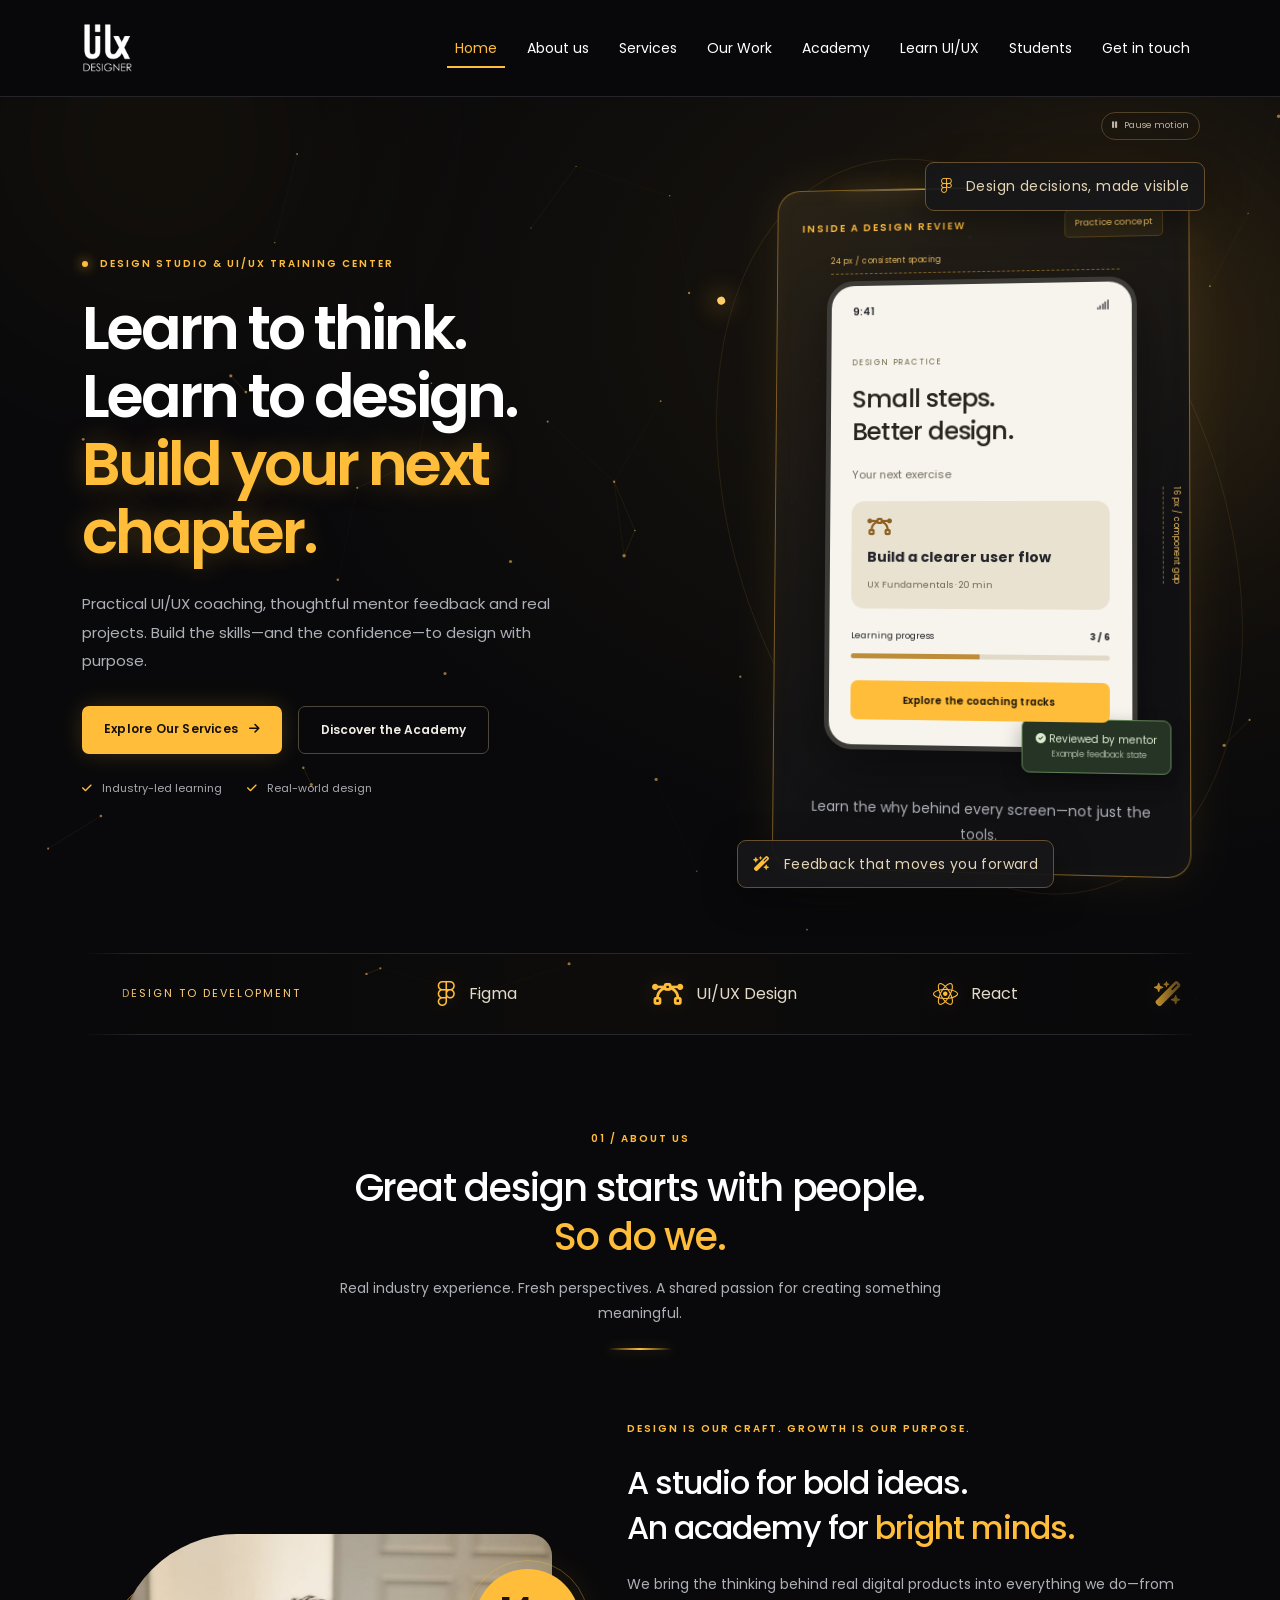
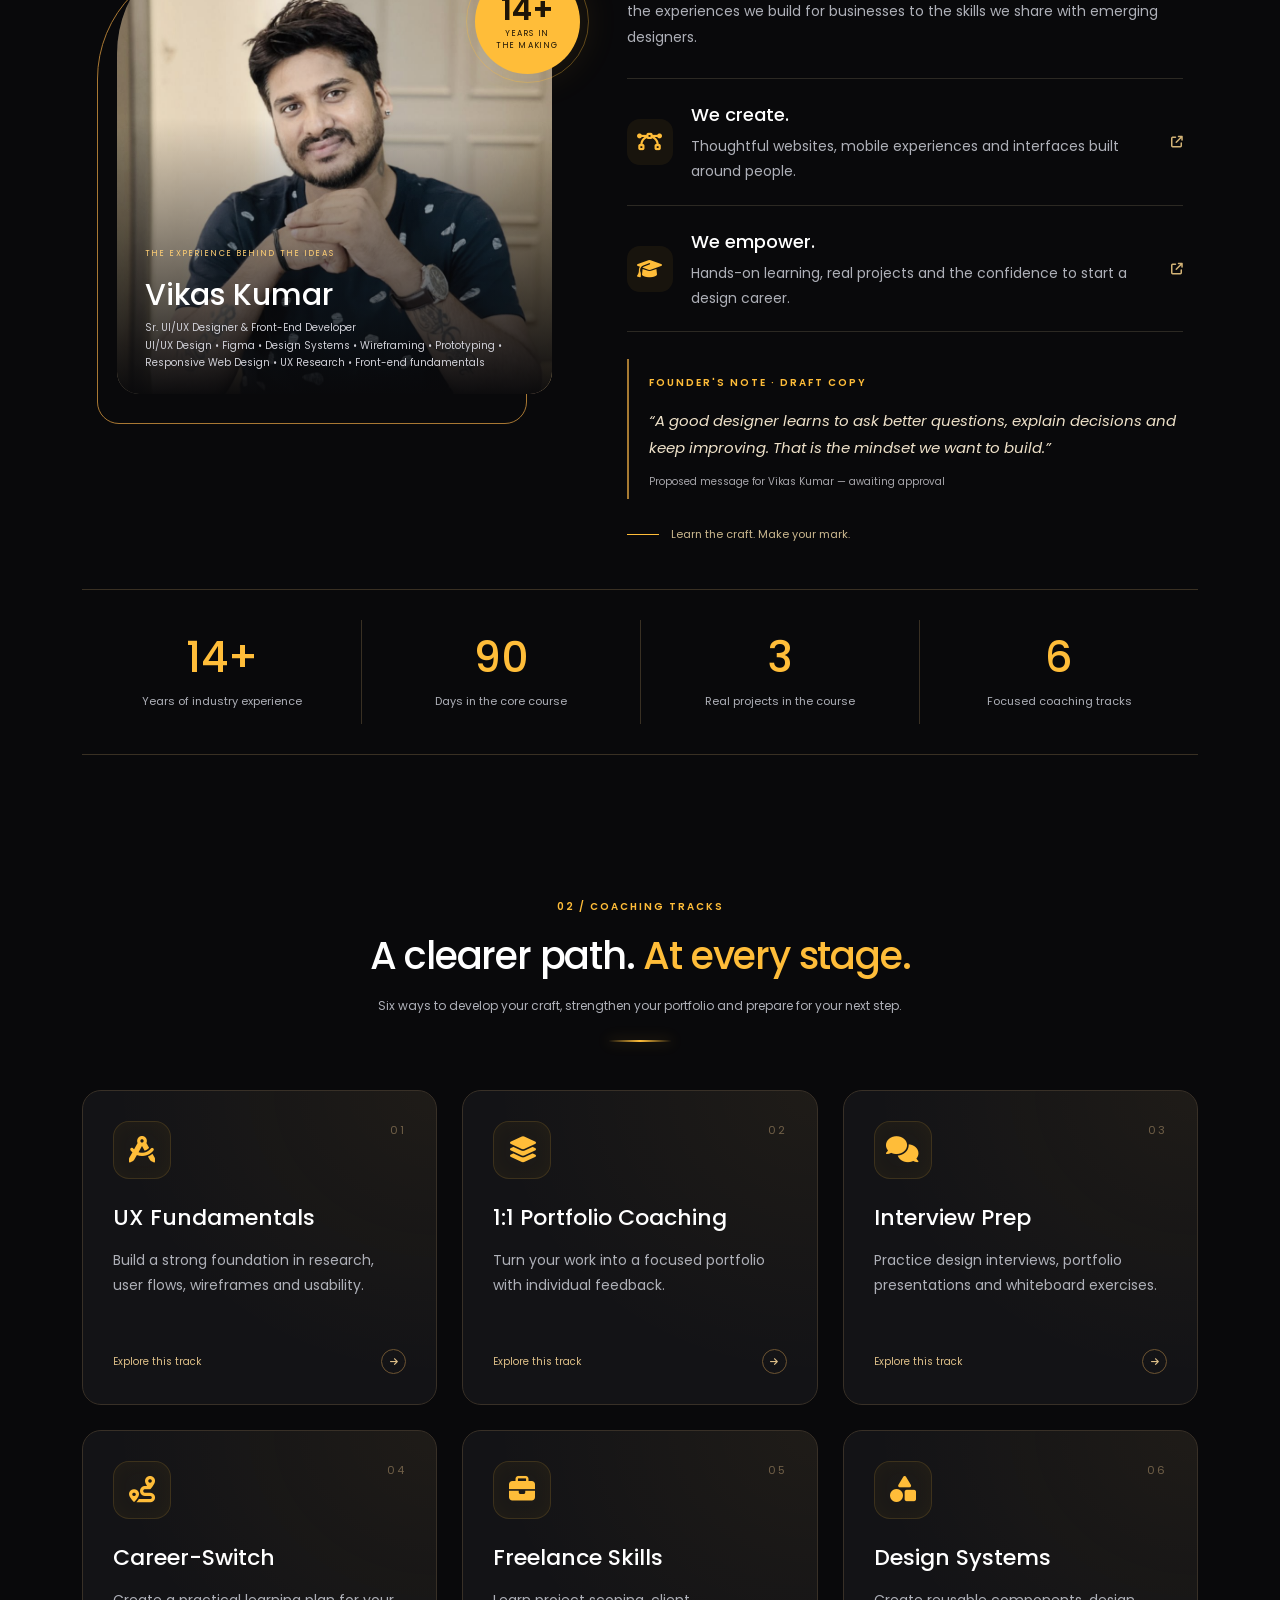
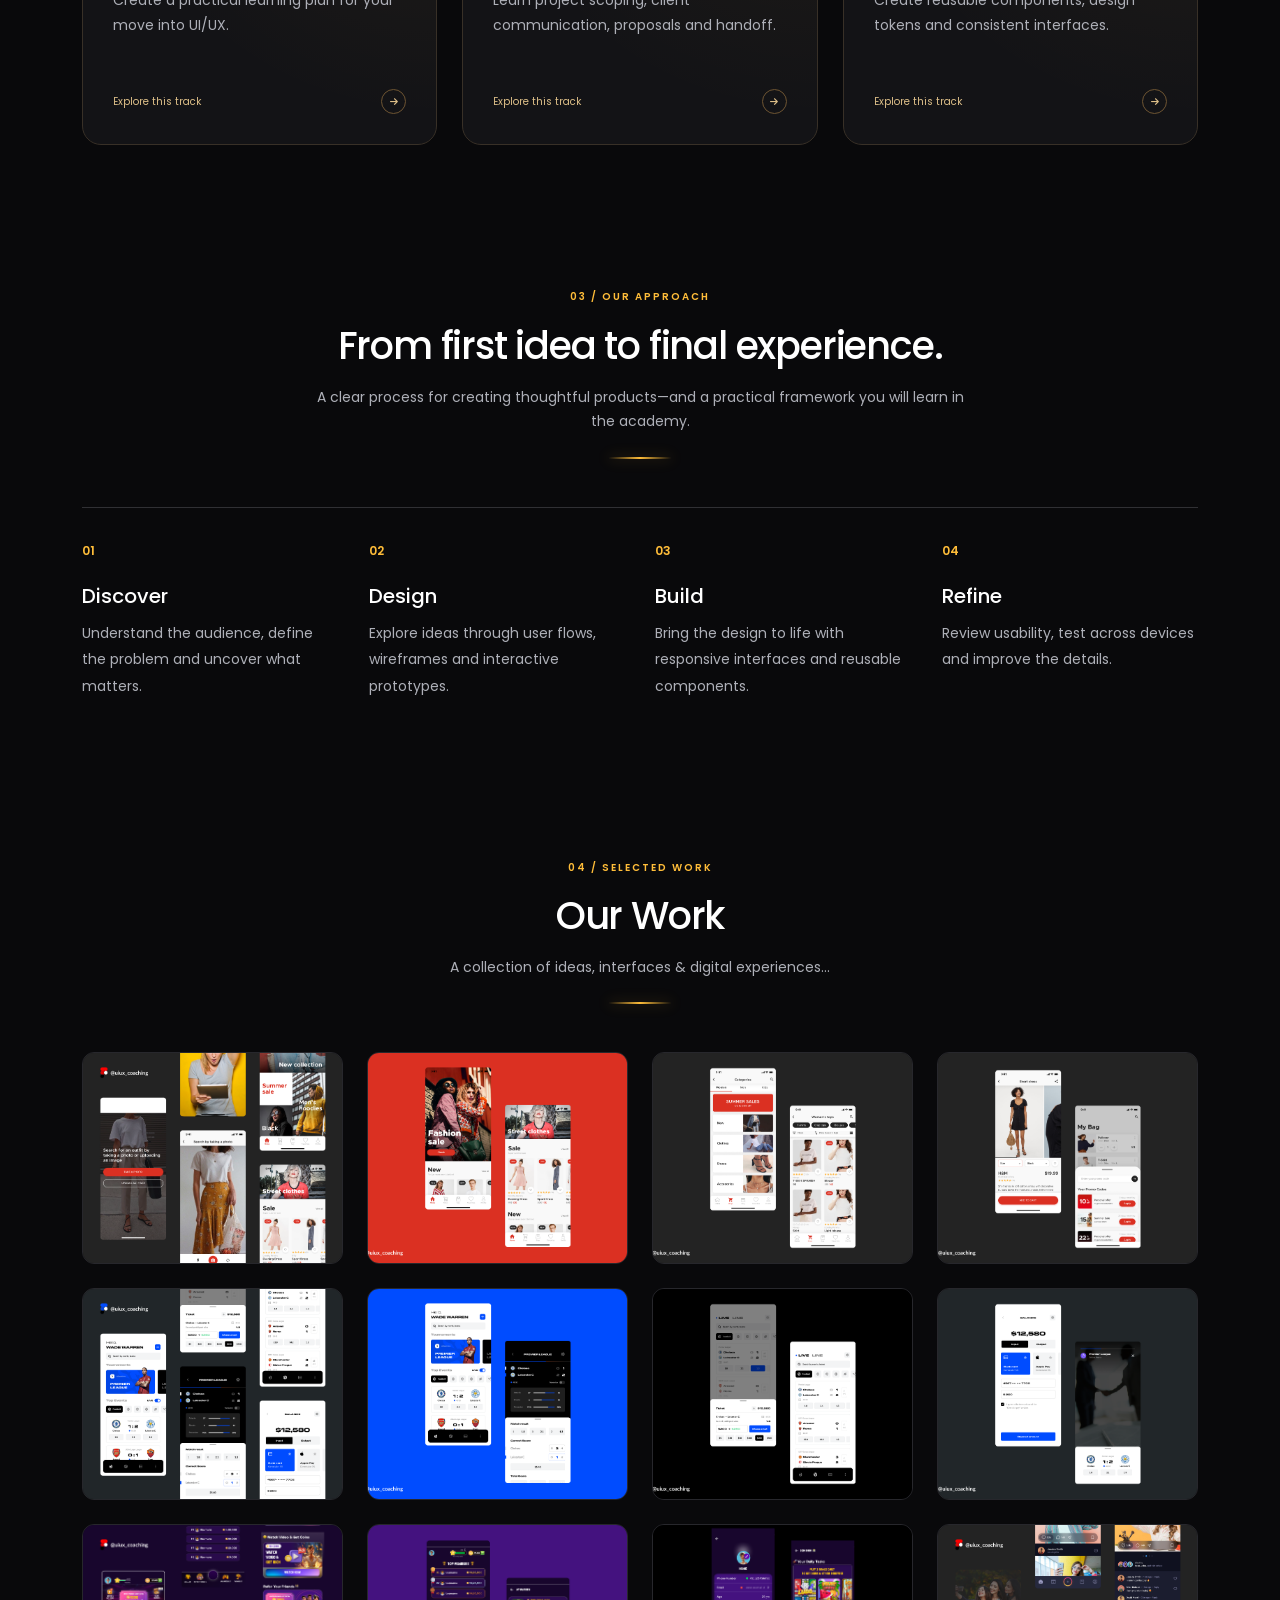
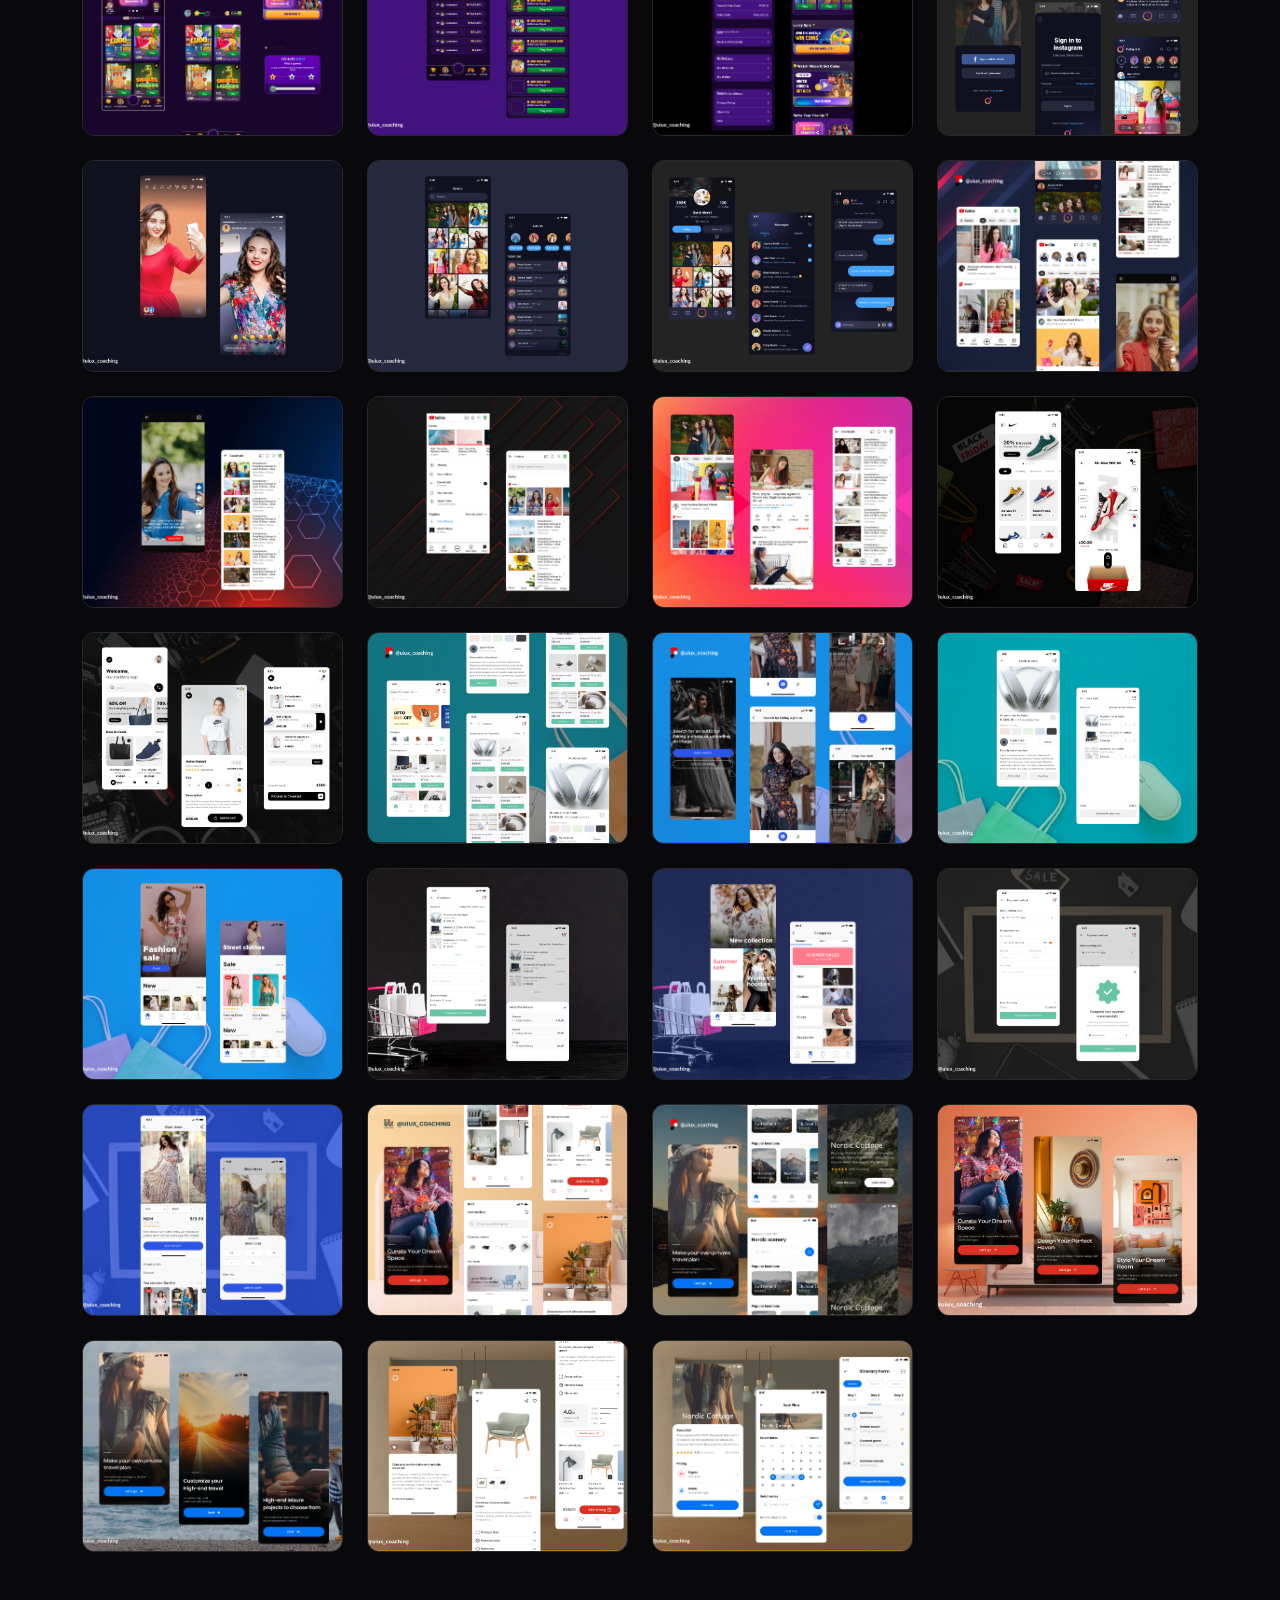
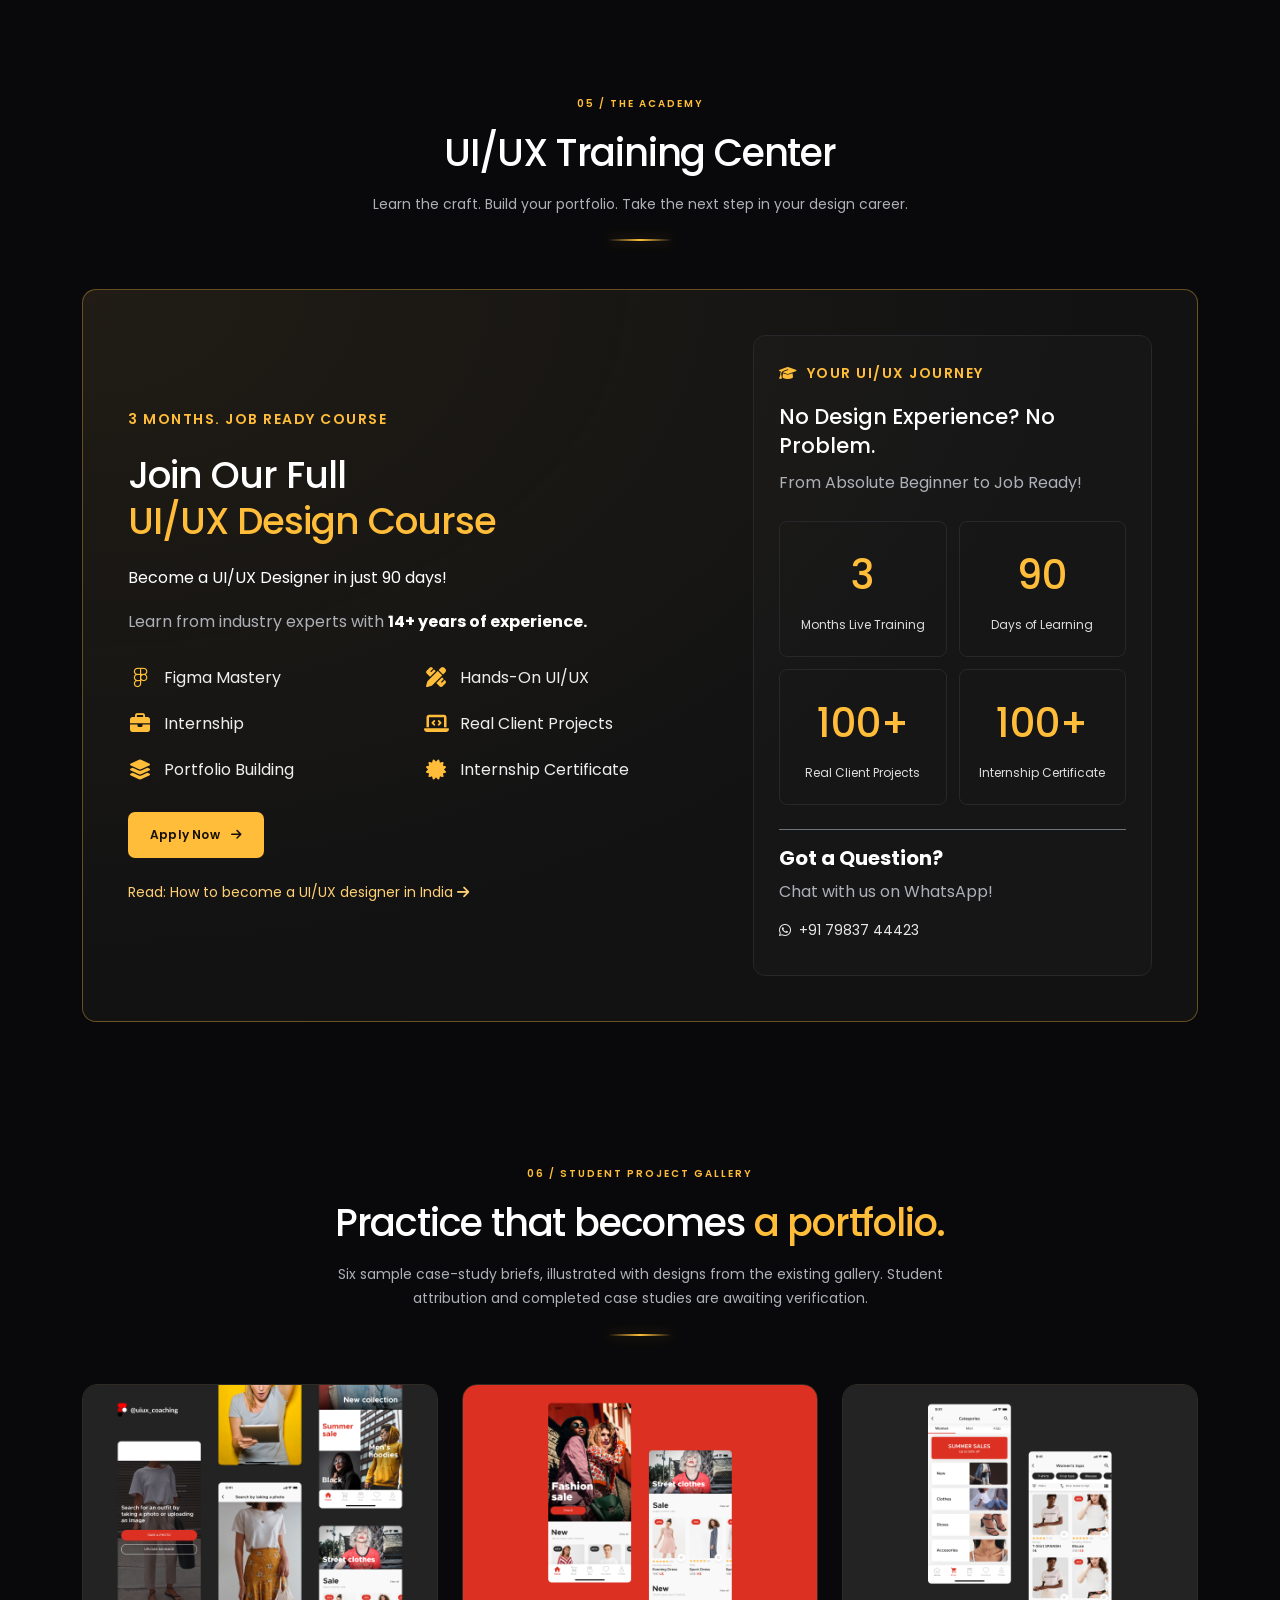
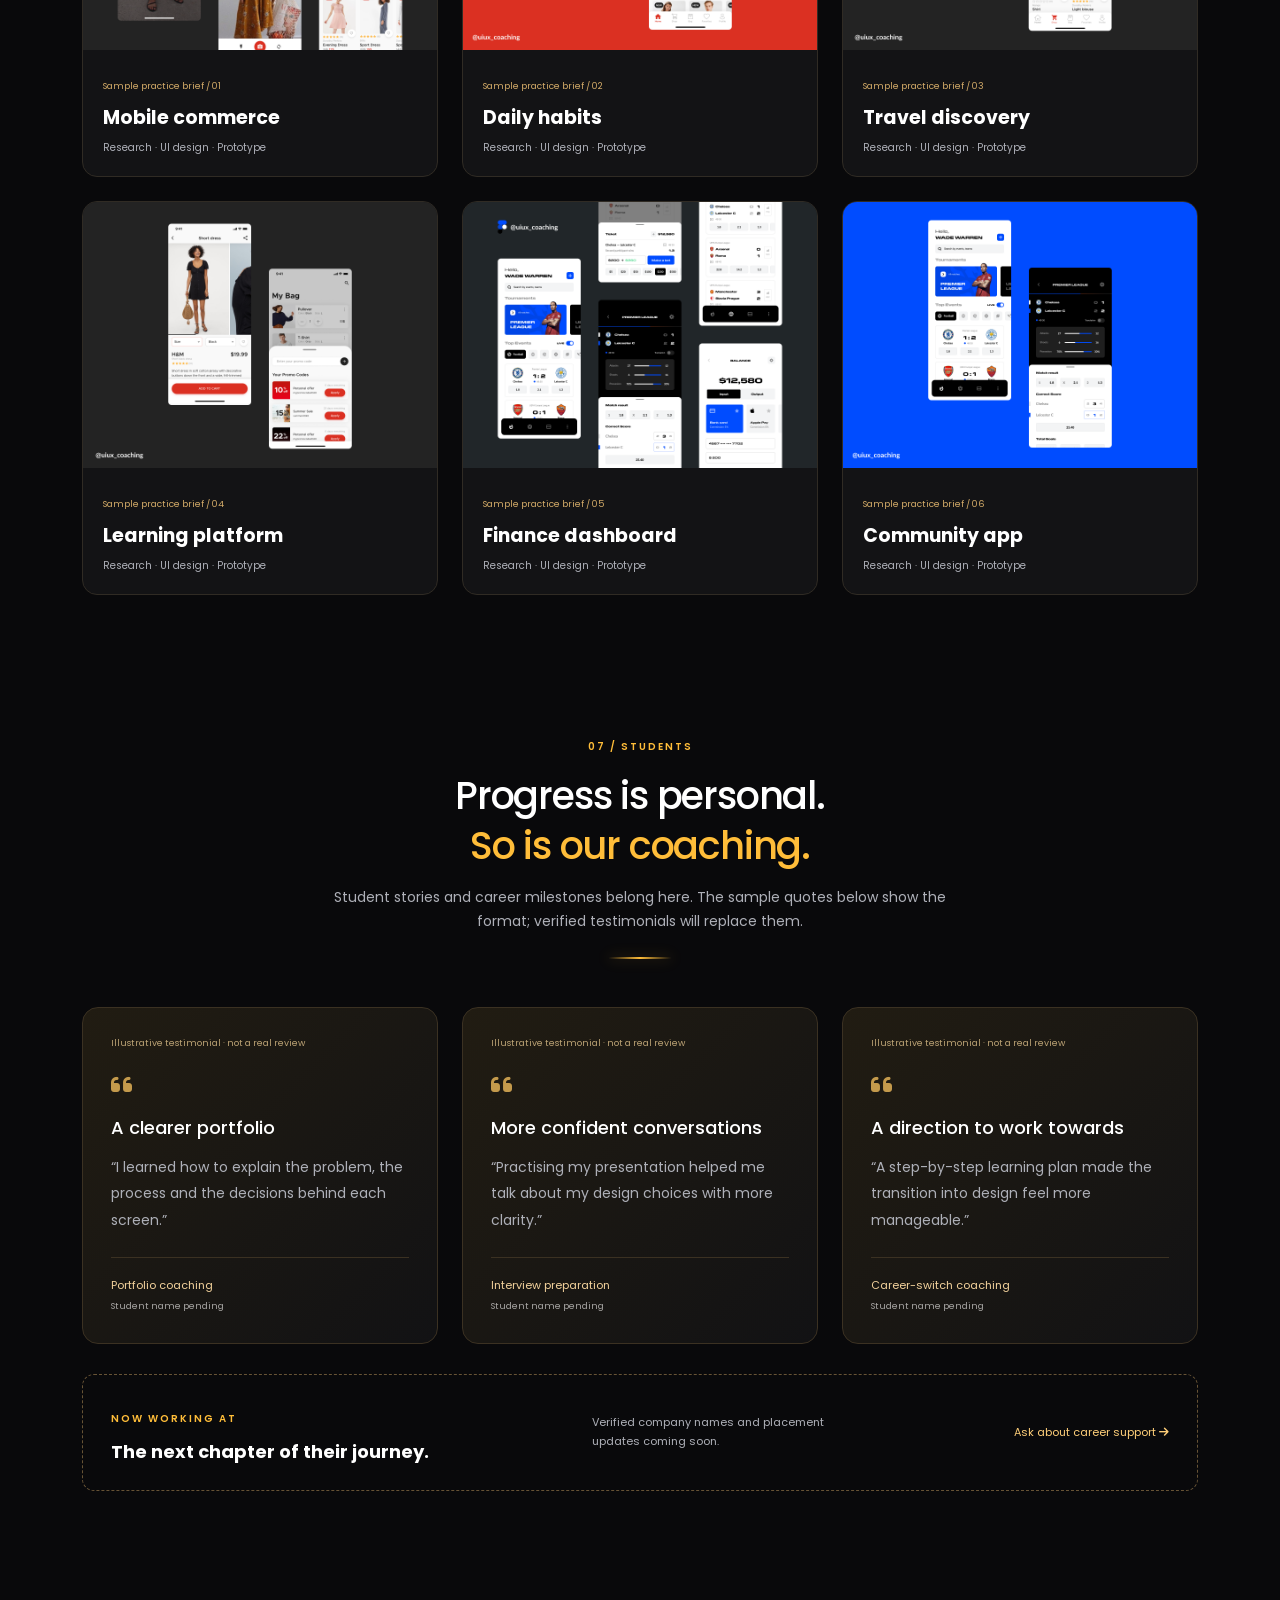
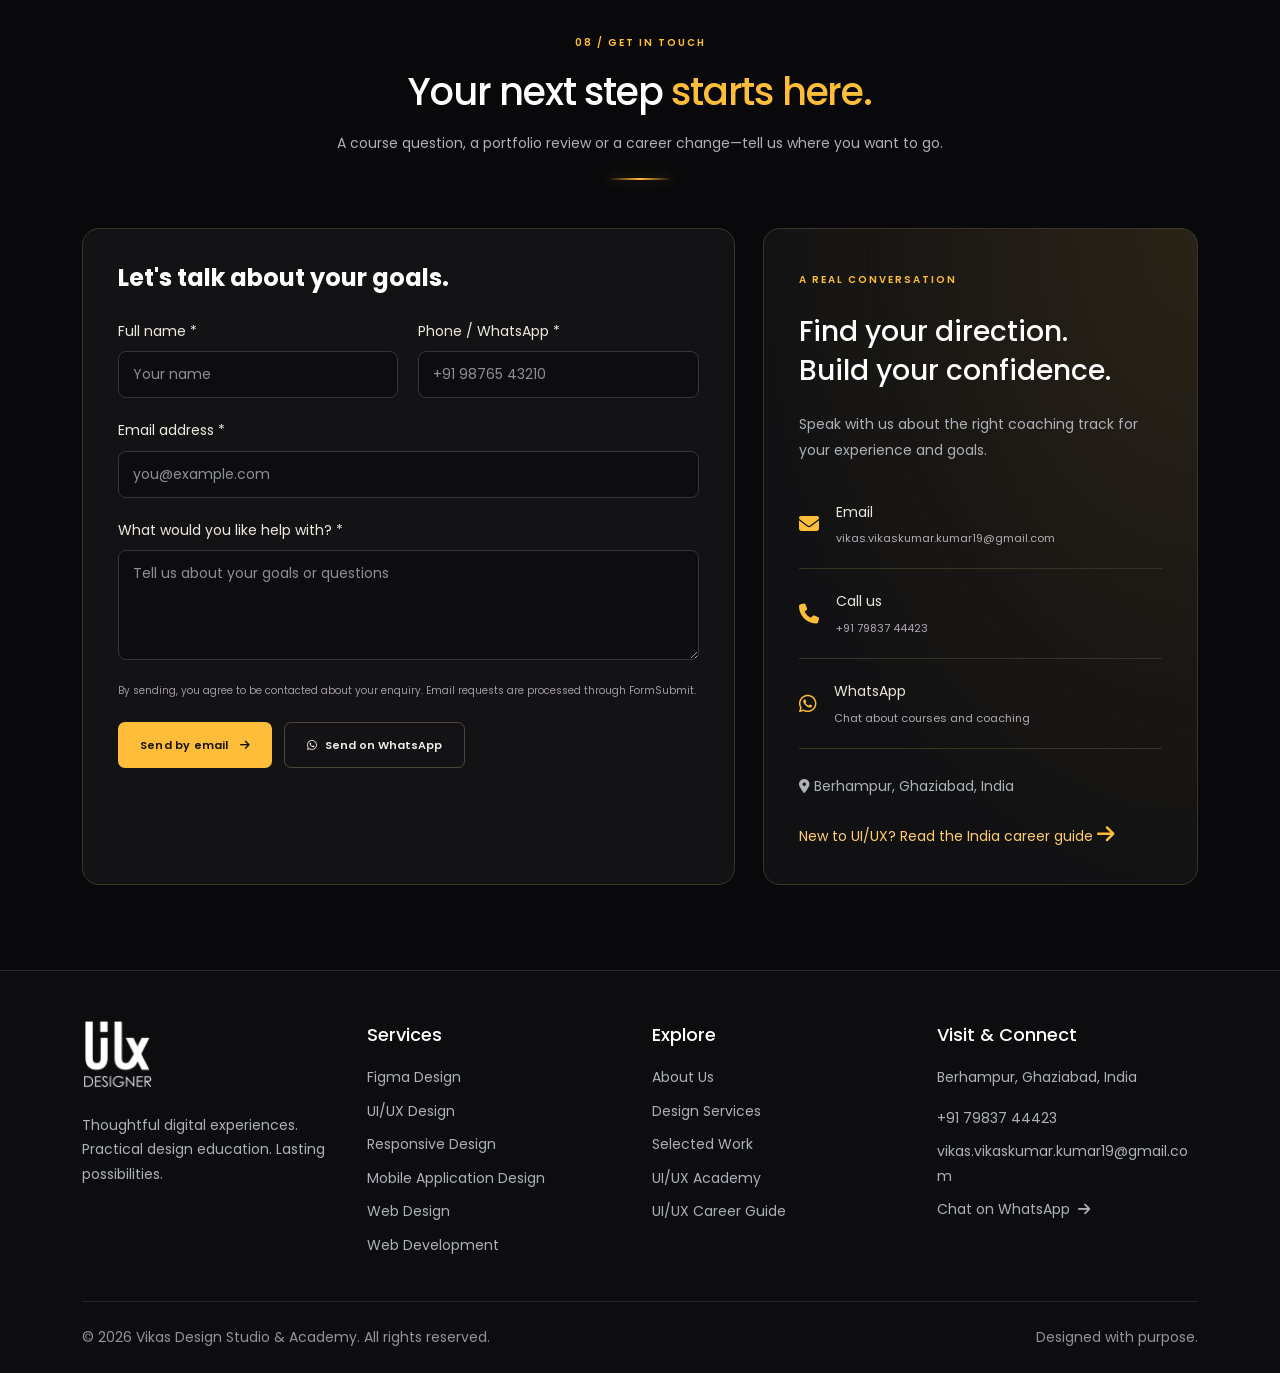
==== commit eb0d1e1f: "Add files via upload" ====
--- a/index.html
+++ b/index.html
@@ -6,10 +6,14 @@
     <meta name="viewport" content="width=device-width, initial-scale=1.0">
 
     <meta name="google-adsense-account" content="ca-pub-6926392316665978">
-    <title>Vikas Design | Design Studio &amp; UI/UX Academy</title>
-    <meta name="keywords" content="ui ux designer, web designer, figma designer">
+
+    <title>UI/UX Design Course in Noida | Job-Ready UI/UX Training | UI UX Designer | UI UX Design | UI UX Course | UI
+        UX Training | Noida | Figma | Web Design</title>
+
+    <meta name="keywords" content="UI/UX Design Course in Noida, UI/UX designer, web designer, figma designer">
+    <!-- <meta name="description" content="UI/UX design, website and mobile app design services, and a practical 90-day UI/UX course with Figma, real projects and portfolio building in Ghaziabad."> -->
     <meta name="description"
-        content="UI/UX design, website and mobile app design services, and a practical 90-day UI/UX course with Figma, real projects and portfolio building in Ghaziabad.">
+        content="Learn UI/UX design in Noida with practical Figma training, real projects, portfolio development and career guidance. Join our job-ready UI/UX design course.">
 
     <meta name="robots" content="index, follow">
     <meta property="og:title" content="Vikas Kumar | Senior UI/UX Designer">
@@ -78,6 +82,9 @@
 </script>
 
 
+
+
+
     <link href="https://unpkg.com/aos@2.3.1/dist/aos.css" rel="stylesheet">
 
     <style>
@@ -1417,6 +1424,8 @@
                     <div class="portrait-caption"><span>THE EXPERIENCE BEHIND THE IDEAS</span>
                         <h3>Vikas Kumar</h3>
                         <p>Sr. UI/UX Designer &amp; Front-End Developer</p>
+                        <p>UI/UX Design • Figma • Design Systems • Wireframing • Prototyping • Responsive Web Design •
+                            UX Research • Front-end fundamentals</p>
                     </div>
                     <div class="experience-seal"><strong>14+</strong><span>YEARS IN<br>THE MAKING</span></div>
                 </div>
@@ -1981,7 +1990,8 @@
                                 <div class="training-stat"><strong>3</strong><span>Months Live Training</span></div>
                                 <div class="training-stat"><strong>90</strong><span>Days of Learning</span></div>
                                 <div class="training-stat"><strong>100+</strong><span>Real Client Projects</span></div>
-                                <div class="training-stat"><strong>100+</strong><span>Internship Certificate</span></div>
+                                <div class="training-stat"><strong>100+</strong><span>Internship Certificate</span>
+                                </div>
                             </div>
                             <div class="mt-4 pt-3 border-top border-secondary">
                                 <h5>Got a Question?</h5>
@@ -2183,7 +2193,9 @@
                 <div class="contact-form-card">
                     <h3>Let's talk about your goals.</h3>
 
-                    <form id="contactEnquiry" class="enquiry-form" action="https://formsubmit.co/vikas.vikaskumar.kumar19@gmail.com" method="POST" data-enquiry data-source="UI UX Coaching Center" novalidate>
+                    <form id="contactEnquiry" class="enquiry-form"
+                        action="https://formsubmit.co/vikas.vikaskumar.kumar19@gmail.com" method="POST" data-enquiry
+                        data-source="UI UX Coaching Center" novalidate>
 
                         <input type="hidden" name="_subject" value="UI UX Coaching Center Enquiry">
                         <input type="hidden" name="_template" value="table">
@@ -2192,34 +2204,33 @@
                         <div class="form-grid">
                             <div>
                                 <label for="contactEnquiry-name">Full name *</label>
-                                <input id="contactEnquiry-name"
-                                    name="name" class="form-control" autocomplete="name" required minlength="2"
-                                    maxlength="100" placeholder="Your name">
-                                    <small class="field-error" id="contactEnquiry-name-error"></small>
-                                </div>
+                                <input id="contactEnquiry-name" name="name" class="form-control" autocomplete="name"
+                                    required minlength="2" maxlength="100" placeholder="Your name">
+                                <small class="field-error" id="contactEnquiry-name-error"></small>
+                            </div>
 
                             <div>
                                 <label for="contactEnquiry-phone">Phone / WhatsApp *</label>
                                 <input id="contactEnquiry-phone" name="phone" type="tel" class="form-control"
                                     autocomplete="tel" required maxlength="20" pattern="\+?[0-9][0-9 \-]{8,17}[0-9]"
                                     placeholder="+91 98765 43210">
-                                    <small class="field-error" id="contactEnquiry-phone-error"></small>
-                                </div>
+                                <small class="field-error" id="contactEnquiry-phone-error"></small>
+                            </div>
 
                             <div class="form-wide">
                                 <label for="contactEnquiry-email">Email address *</label>
                                 <input id="contactEnquiry-email" name="email" type="email" class="form-control"
                                     autocomplete="email" required maxlength="254" placeholder="you@example.com">
-                                    <small class="field-error" id="contactEnquiry-email-error"></small>
-                                </div>
+                                <small class="field-error" id="contactEnquiry-email-error"></small>
+                            </div>
 
                             <div class="form-wide">
                                 <label for="contactEnquiry-message">What would you like help with? *</label>
-                                    <textarea id="contactEnquiry-message" name="message" class="form-control"
-                                    rows="4" required minlength="10" maxlength="3000"
+                                <textarea id="contactEnquiry-message" name="message" class="form-control" rows="4"
+                                    required minlength="10" maxlength="3000"
                                     placeholder="Tell us about your goals or questions"></textarea>
-                                    <small class="field-error" id="contactEnquiry-message-error"></small>
-                                </div>
+                                <small class="field-error" id="contactEnquiry-message-error"></small>
+                            </div>
                         </div>
 
                         <p class="form-consent">By sending, you agree to be contacted about your enquiry. Email requests
@@ -2227,7 +2238,7 @@
 
                         <div class="enquiry-actions">
                             <button type="submit" class="btn btn-custom">
-                                Send by email 
+                                Send by email
                                 <i class="fas fa-arrow-right ms-2" aria-hidden="true"></i>
                             </button>
                             <button type="button" class="btn btn-outline-gold whatsapp-submit">
@@ -2237,7 +2248,7 @@
 
                         <p class="form-status" role="status" aria-live="polite"></p>
                         <a class="whatsapp-ready" target="_blank" rel="noopener noreferrer" hidden>
-                            Continue to WhatsApp 
+                            Continue to WhatsApp
                             <i class="fas fa-arrow-right" aria-hidden="true"></i>
                         </a>
                     </form>
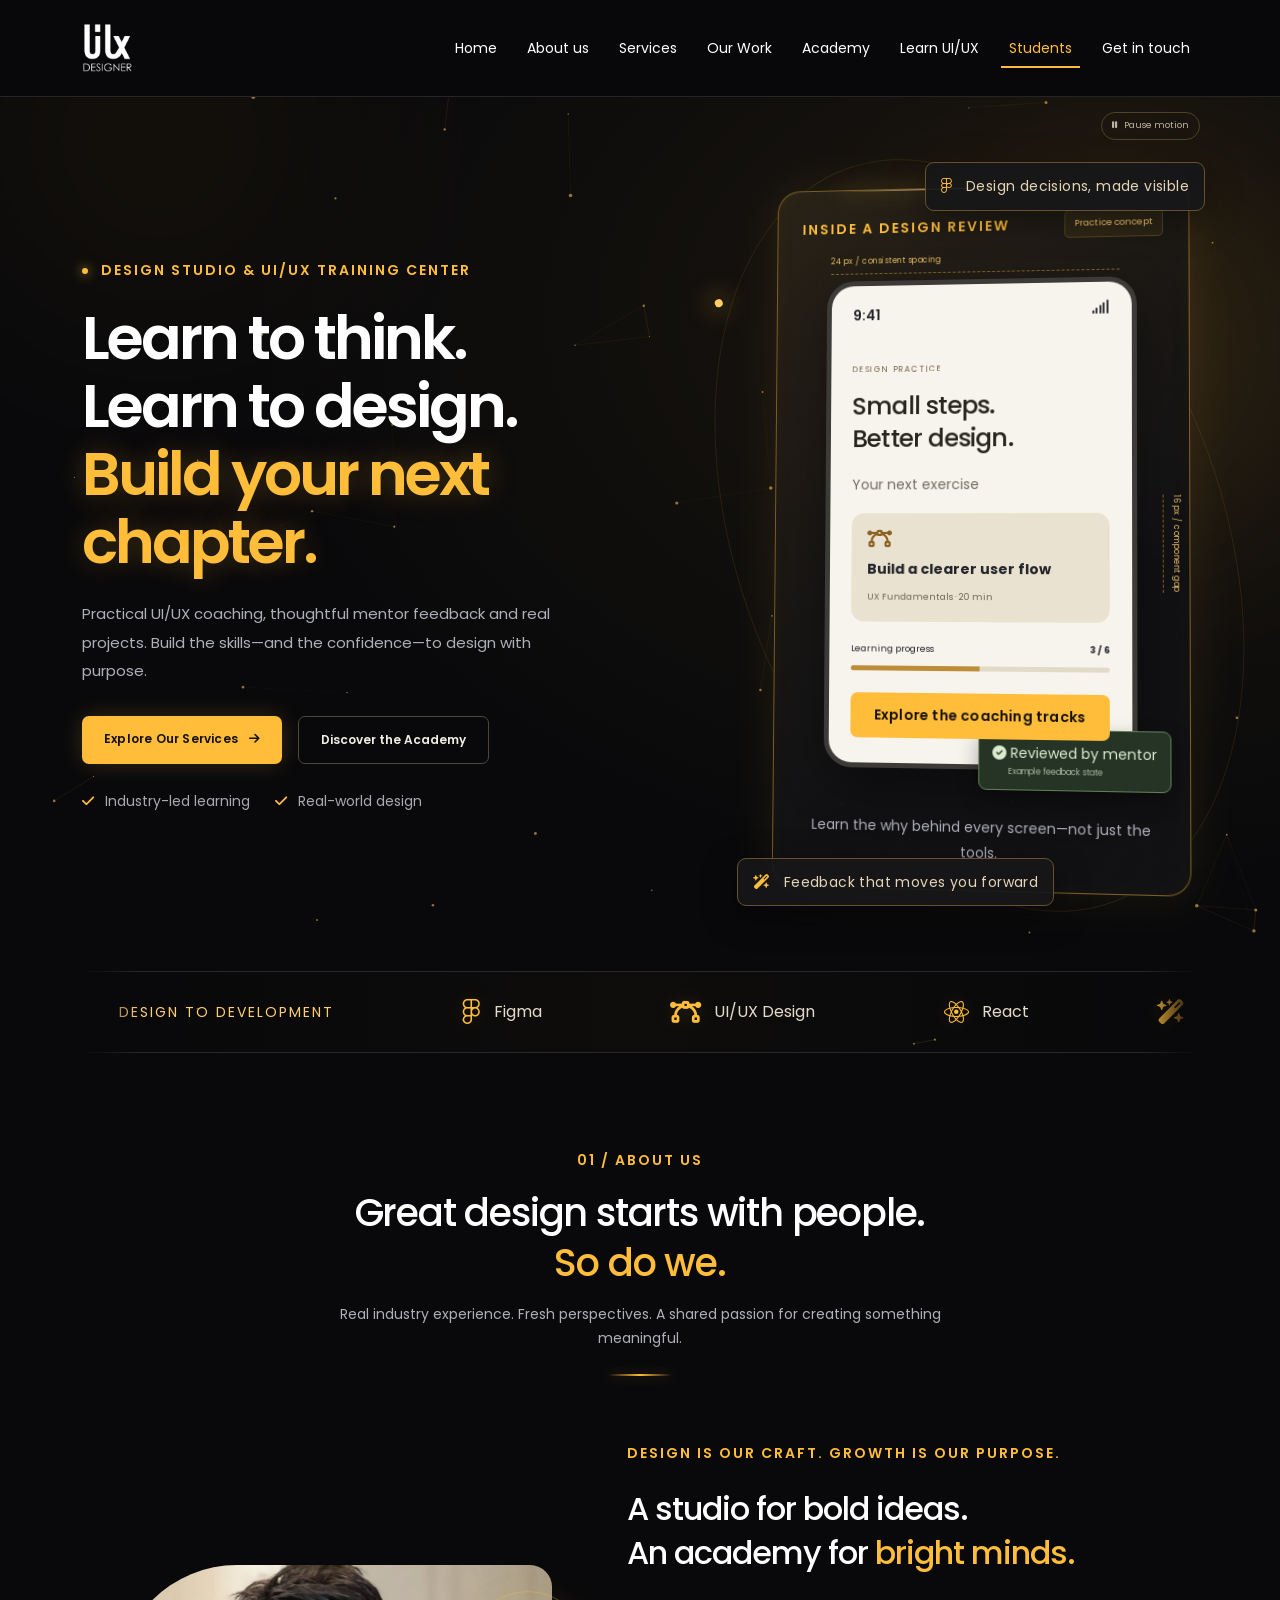
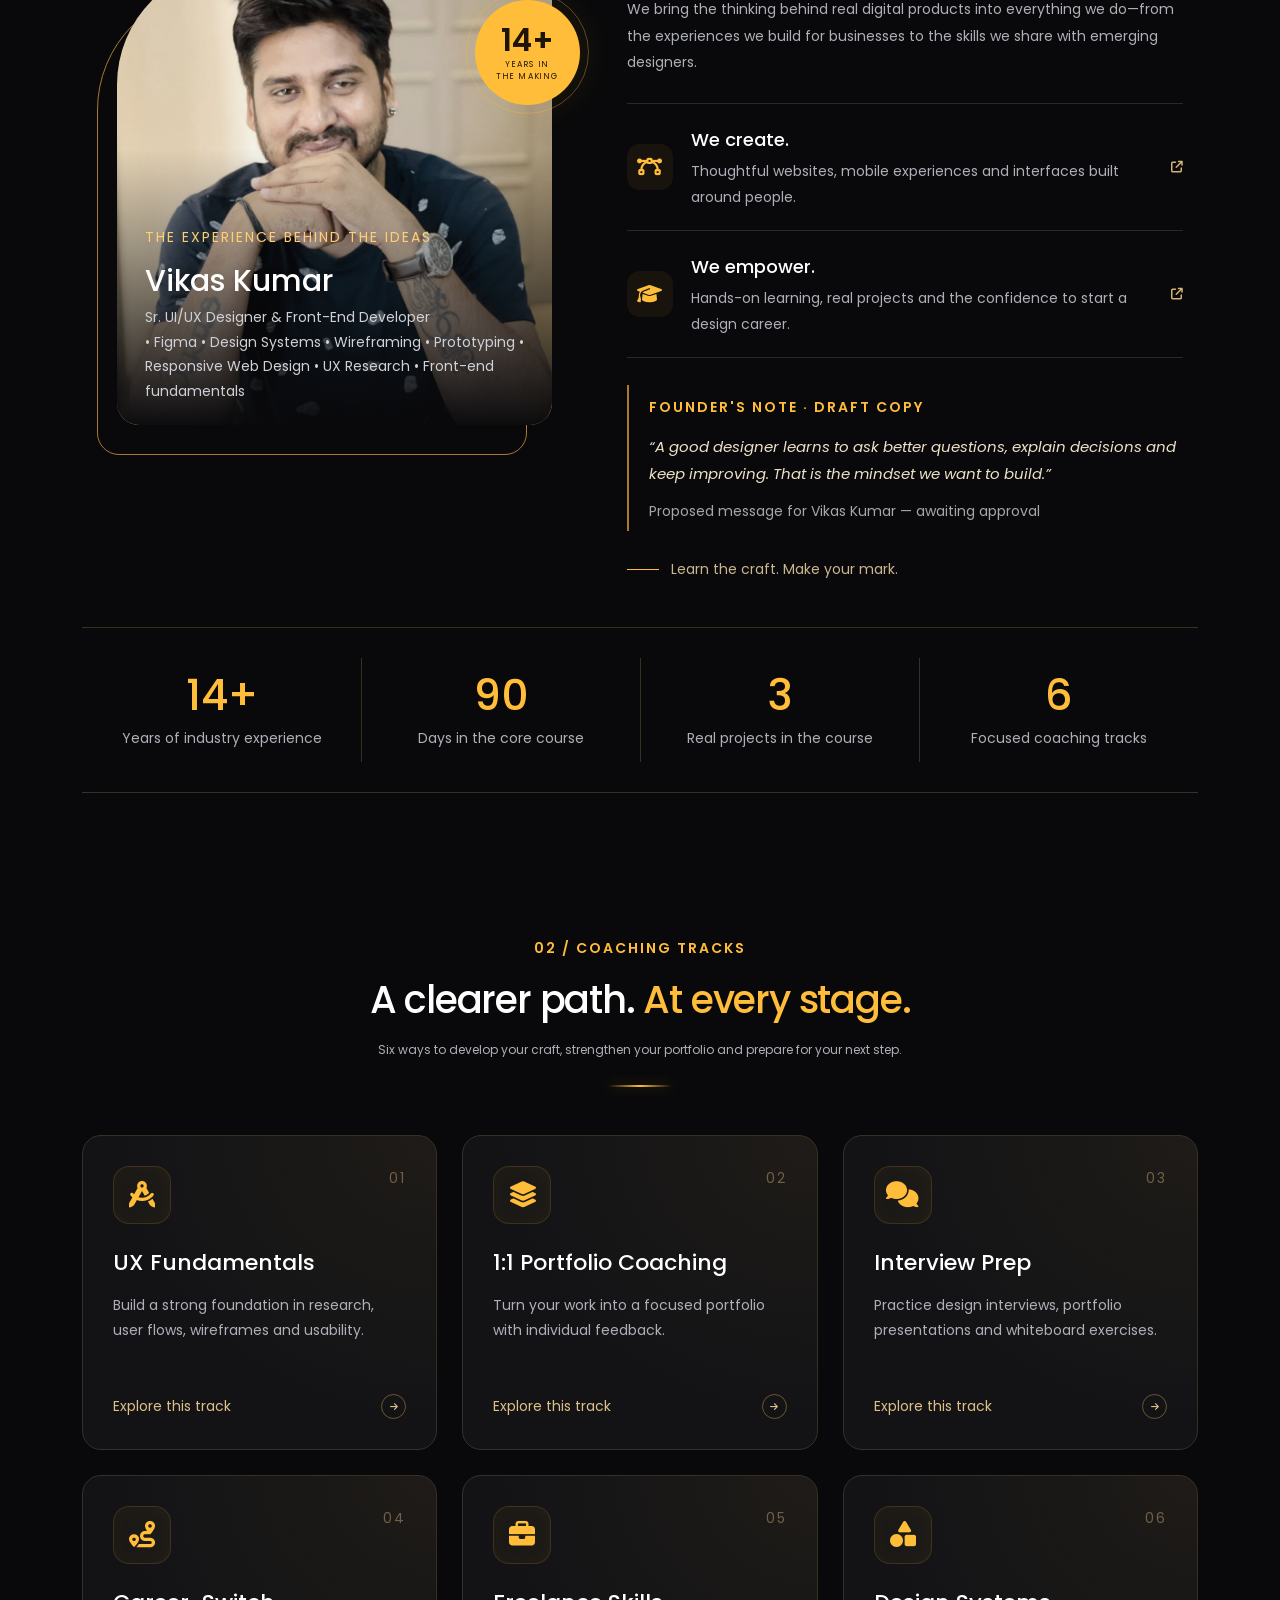
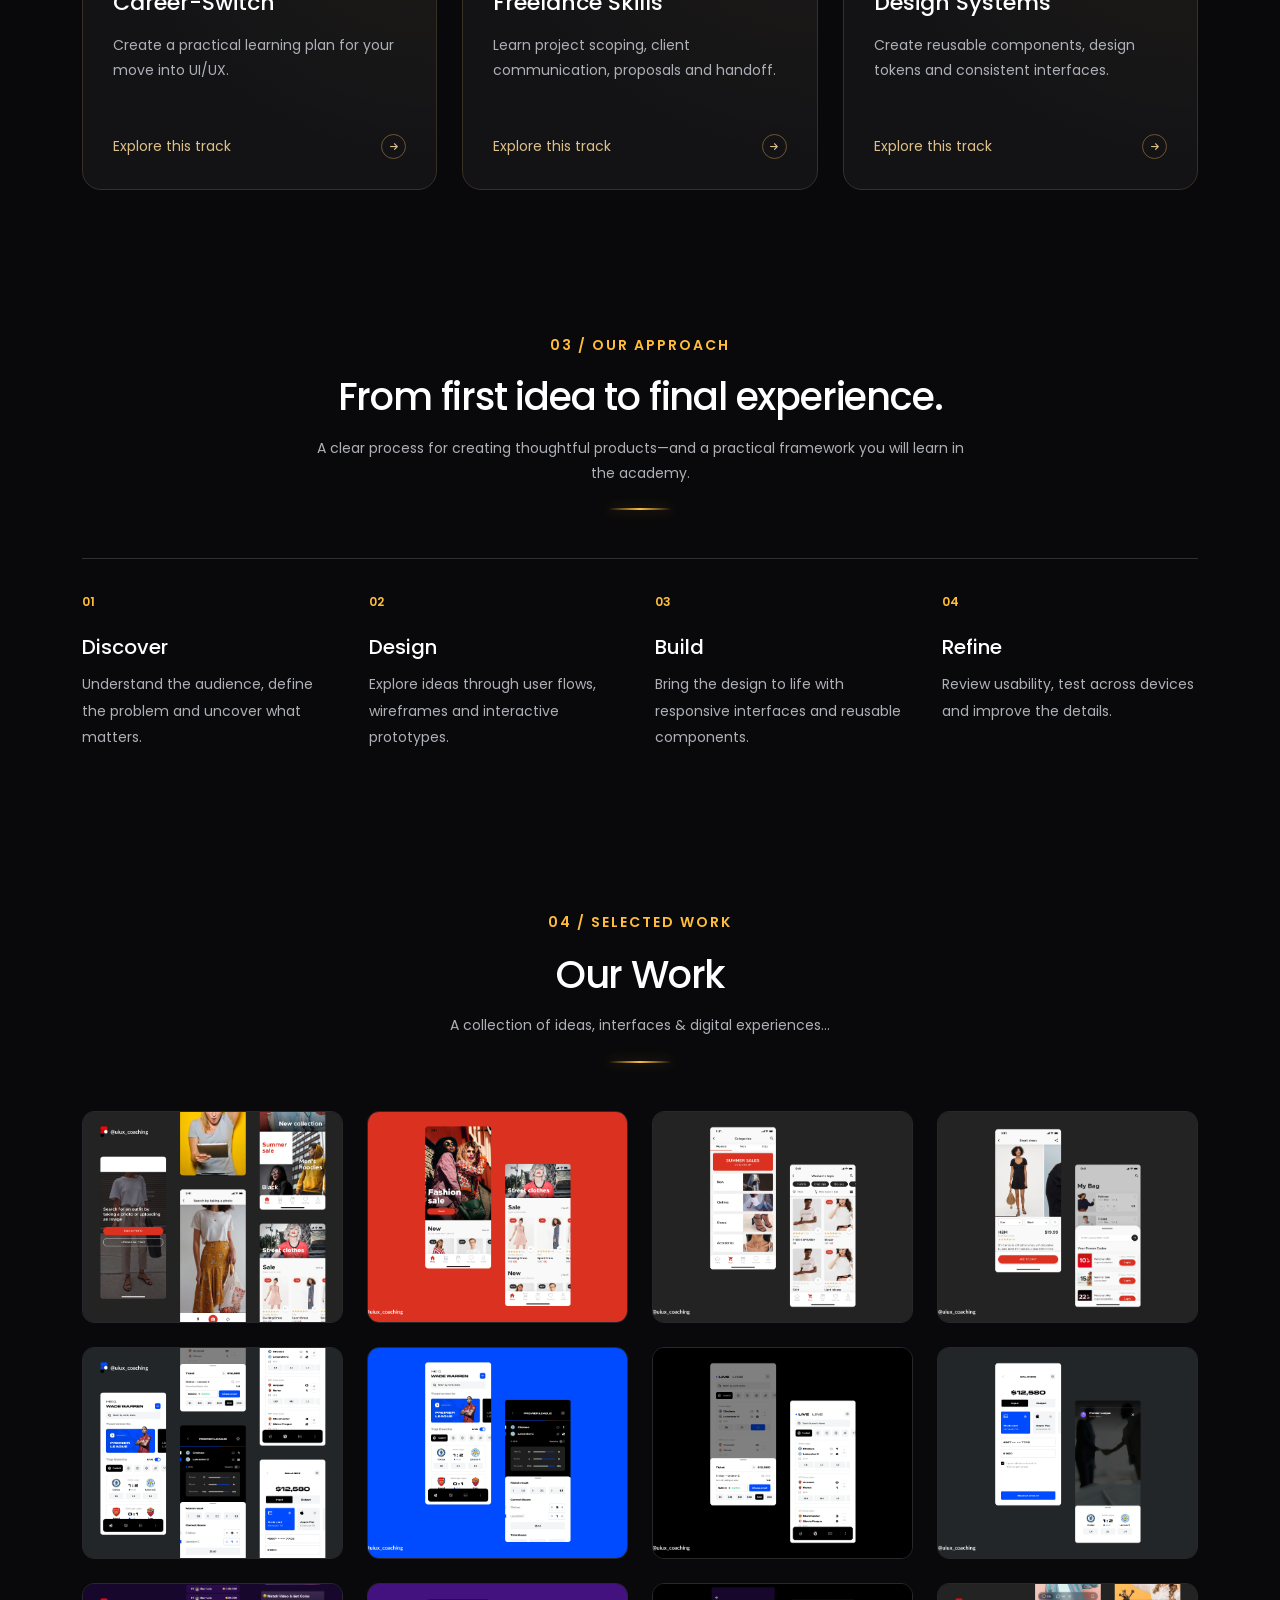
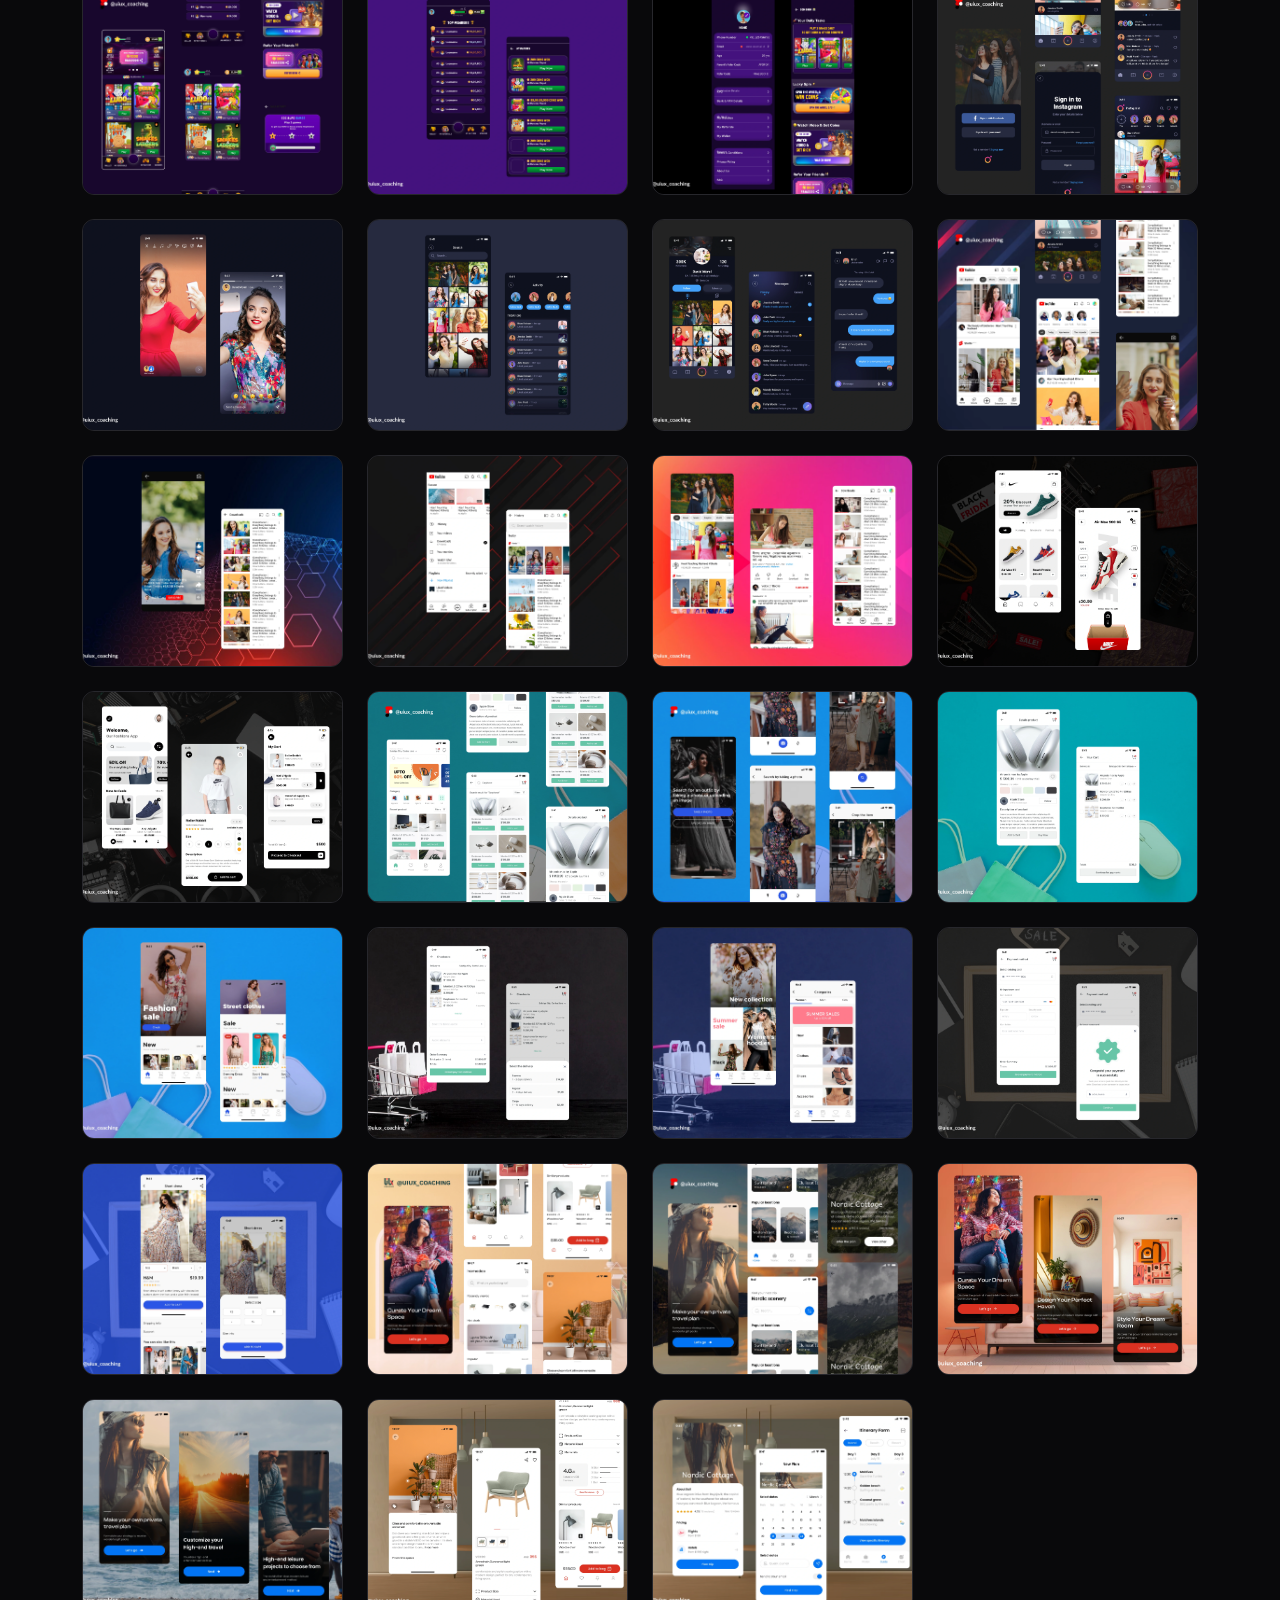
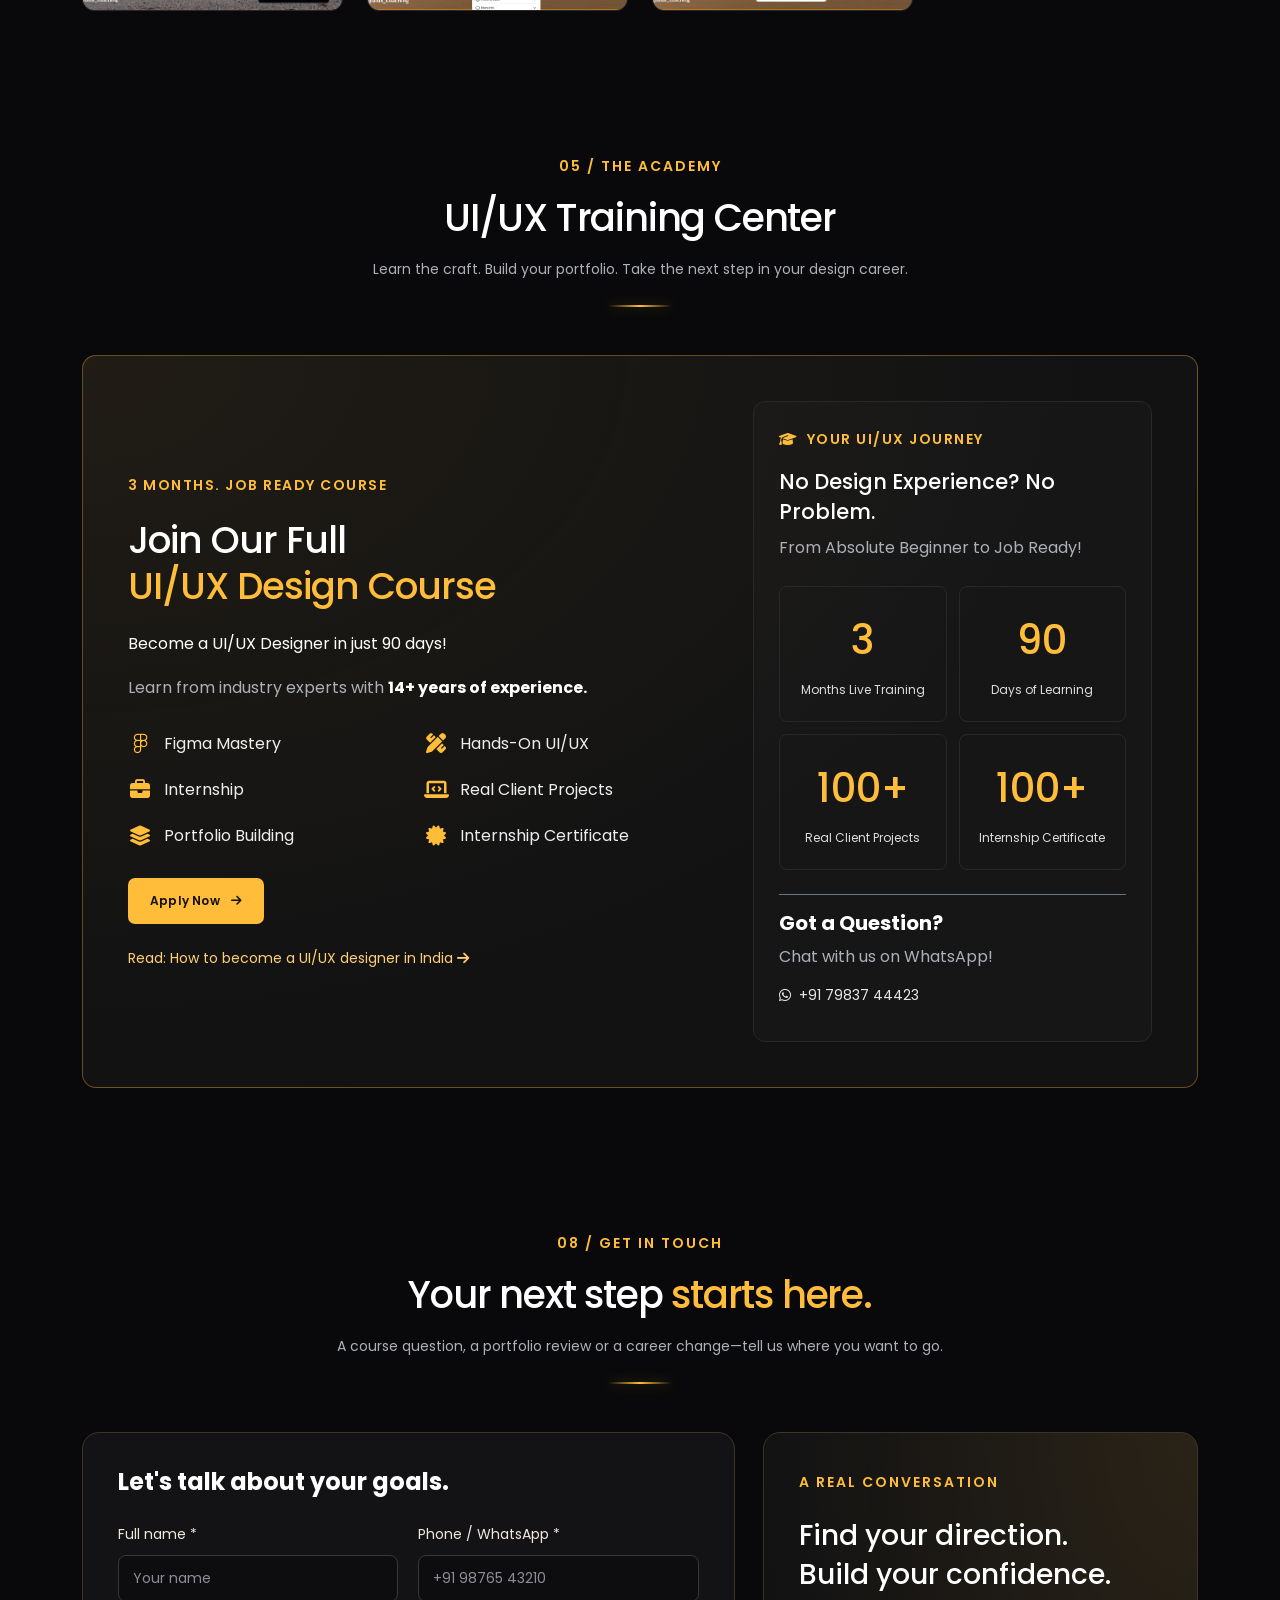
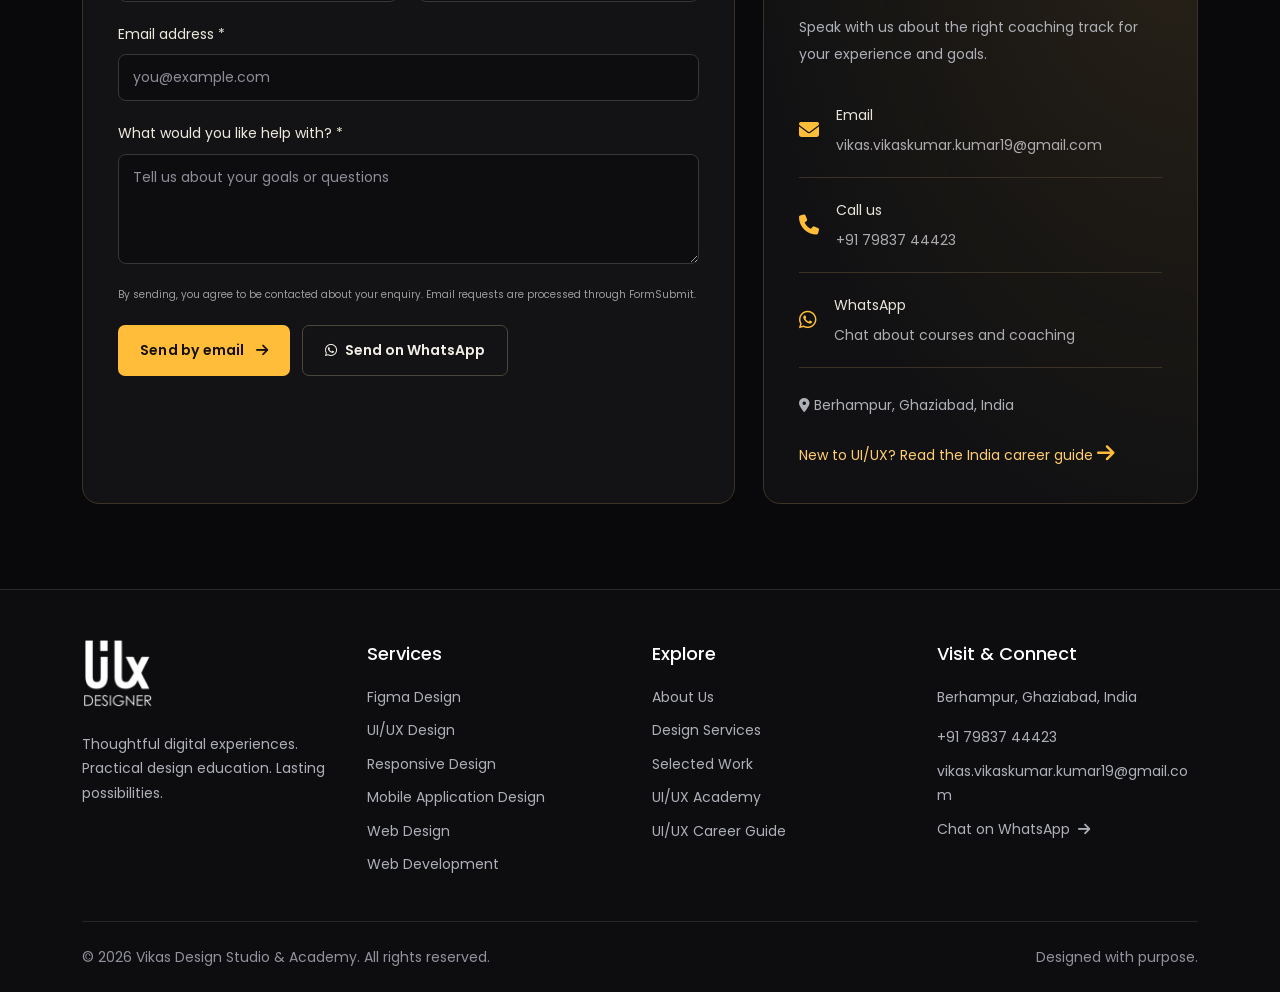
==== commit 0cd19600: "Add files via upload" ====
--- a/index.html
+++ b/index.html
@@ -1424,7 +1424,7 @@
                     <div class="portrait-caption"><span>THE EXPERIENCE BEHIND THE IDEAS</span>
                         <h3>Vikas Kumar</h3>
                         <p>Sr. UI/UX Designer &amp; Front-End Developer</p>
-                        <p>UI/UX Design • Figma • Design Systems • Wireframing • Prototyping • Responsive Web Design •
+                        <p>• Figma • Design Systems • Wireframing • Prototyping • Responsive Web Design •
                             UX Research • Front-end fundamentals</p>
                     </div>
                     <div class="experience-seal"><strong>14+</strong><span>YEARS IN<br>THE MAKING</span></div>
@@ -1672,212 +1672,212 @@
             <div class="row g-4">
                 <div class="col-md-3">
                     <div class="portfolio-item">
-                        <a href="g_img_01.png" data-fancybox="gallery 1" data-caption="ui ux Design"><img
-                                src="g_img_01.png" alt="ui ux Design" /></a>
-                    </div>
-                </div>
-                <div class="col-md-3">
-                    <div class="portfolio-item">
-                        <a href="g_img_02.png" data-fancybox="gallery 2" data-caption="ui ux Design"><img
-                                src="g_img_02.png" alt="ui ux Design" /></a>
-                    </div>
-                </div>
-                <div class="col-md-3">
-                    <div class="portfolio-item">
-                        <a href="g_img_03.png" data-fancybox="gallery 3" data-caption="ui ux Design"><img
-                                src="g_img_03.png" alt="ui ux Design" /></a>
-                    </div>
-                </div>
-                <div class="col-md-3">
-                    <div class="portfolio-item">
-                        <a href="g_img_04.png" data-fancybox="gallery 4" data-caption="ui ux Design"><img
-                                src="g_img_04.png" alt="ui ux Design" /></a>
-                    </div>
-                </div>
-                <div class="col-md-3">
-                    <div class="portfolio-item">
-                        <a href="g_img_05.png" data-fancybox="gallery 5" data-caption="ui ux Design"><img
-                                src="g_img_05.png" alt="ui ux Design" /></a>
-                    </div>
-                </div>
-                <div class="col-md-3">
-                    <div class="portfolio-item">
-                        <a href="g_img_06.png" data-fancybox="gallery 6" data-caption="ui ux Design"><img
-                                src="g_img_06.png" alt="ui ux Design" /></a>
-                    </div>
-                </div>
-                <div class="col-md-3">
-                    <div class="portfolio-item">
-                        <a href="g_img_07.png" data-fancybox="gallery 7" data-caption="ui ux Design"><img
-                                src="g_img_07.png" alt="ui ux Design" /></a>
-                    </div>
-                </div>
-                <div class="col-md-3">
-                    <div class="portfolio-item">
-                        <a href="g_img_08.png" data-fancybox="gallery 8" data-caption="ui ux Design"><img
-                                src="g_img_08.png" alt="ui ux Design" /></a>
-                    </div>
-                </div>
-                <div class="col-md-3">
-                    <div class="portfolio-item">
-                        <a href="g_img_09.png" data-fancybox="gallery 9" data-caption="ui ux Design"><img
-                                src="g_img_09.png" alt="ui ux Design" /></a>
-                    </div>
-                </div>
-                <div class="col-md-3">
-                    <div class="portfolio-item">
-                        <a href="g_img_10.png" data-fancybox="gallery 10" data-caption="ui ux Design"><img
-                                src="g_img_10.png" alt="ui ux Design" /></a>
-                    </div>
-                </div>
-                <div class="col-md-3">
-                    <div class="portfolio-item">
-                        <a href="g_img_11.png" data-fancybox="gallery 11" data-caption="ui ux Design"><img
-                                src="g_img_11.png" alt="ui ux Design" /></a>
-                    </div>
-                </div>
-                <div class="col-md-3">
-                    <div class="portfolio-item">
-                        <a href="g_img_12.png" data-fancybox="gallery 12" data-caption="ui ux Design"><img
-                                src="g_img_12.png" alt="ui ux Design" /></a>
-                    </div>
-                </div>
-                <div class="col-md-3">
-                    <div class="portfolio-item">
-                        <a href="g_img_13.png" data-fancybox="gallery 13" data-caption="ui ux Design"><img
-                                src="g_img_13.png" alt="ui ux Design" /></a>
-                    </div>
-                </div>
-                <div class="col-md-3">
-                    <div class="portfolio-item">
-                        <a href="g_img_14.png" data-fancybox="gallery 14" data-caption="ui ux Design"><img
-                                src="g_img_14.png" alt="ui ux Design" /></a>
-                    </div>
-                </div>
-                <div class="col-md-3">
-                    <div class="portfolio-item">
-                        <a href="g_img_15.png" data-fancybox="gallery 15" data-caption="ui ux Design"><img
-                                src="g_img_15.png" alt="ui ux Design" /></a>
-                    </div>
-                </div>
-                <div class="col-md-3">
-                    <div class="portfolio-item">
-                        <a href="g_img_16.png" data-fancybox="gallery 16" data-caption="ui ux Design"><img
-                                src="g_img_16.png" alt="ui ux Design" /></a>
-                    </div>
-                </div>
-                <div class="col-md-3">
-                    <div class="portfolio-item">
-                        <a href="g_img_17.png" data-fancybox="gallery 17" data-caption="ui ux Design"><img
-                                src="g_img_17.png" alt="ui ux Design" /></a>
-                    </div>
-                </div>
-                <div class="col-md-3">
-                    <div class="portfolio-item">
-                        <a href="g_img_18.png" data-fancybox="gallery 18" data-caption="ui ux Design"><img
-                                src="g_img_18.png" alt="ui ux Design" /></a>
-                    </div>
-                </div>
-                <div class="col-md-3">
-                    <div class="portfolio-item">
-                        <a href="g_img_19.png" data-fancybox="gallery 19" data-caption="ui ux Design"><img
-                                src="g_img_19.png" alt="ui ux Design" /></a>
-                    </div>
-                </div>
-                <div class="col-md-3">
-                    <div class="portfolio-item">
-                        <a href="g_img_20.png" data-fancybox="gallery 20" data-caption="ui ux Design"><img
-                                src="g_img_20.png" alt="ui ux Design" /></a>
-                    </div>
-                </div>
-                <div class="col-md-3">
-                    <div class="portfolio-item">
-                        <a href="g_img_21.png" data-fancybox="gallery 21" data-caption="ui ux Design"><img
-                                src="g_img_21.png" alt="ui ux Design" /></a>
-                    </div>
-                </div>
-                <div class="col-md-3">
-                    <div class="portfolio-item">
-                        <a href="g_img_22.png" data-fancybox="gallery 22" data-caption="ui ux Design"><img
-                                src="g_img_22.png" alt="ui ux Design" /></a>
-                    </div>
-                </div>
-                <div class="col-md-3">
-                    <div class="portfolio-item">
-                        <a href="g_img_23.png" data-fancybox="gallery 23" data-caption="ui ux Design"><img
-                                src="g_img_23.png" alt="ui ux Design" /></a>
-                    </div>
-                </div>
-                <div class="col-md-3">
-                    <div class="portfolio-item">
-                        <a href="g_img_24.png" data-fancybox="gallery 24" data-caption="ui ux Design"><img
-                                src="g_img_24.png" alt="ui ux Design" /></a>
-                    </div>
-                </div>
-                <div class="col-md-3">
-                    <div class="portfolio-item">
-                        <a href="g_img_25.png" data-fancybox="gallery 25" data-caption="ui ux Design"><img
-                                src="g_img_25.png" alt="ui ux Design" /></a>
-                    </div>
-                </div>
-                <div class="col-md-3">
-                    <div class="portfolio-item">
-                        <a href="g_img_26.png" data-fancybox="gallery 26" data-caption="ui ux Design"><img
-                                src="g_img_26.png" alt="ui ux Design" /></a>
-                    </div>
-                </div>
-                <div class="col-md-3">
-                    <div class="portfolio-item">
-                        <a href="g_img_27.png" data-fancybox="gallery 27" data-caption="ui ux Design"><img
-                                src="g_img_27.png" alt="ui ux Design" /></a>
-                    </div>
-                </div>
-                <div class="col-md-3">
-                    <div class="portfolio-item">
-                        <a href="g_img_28.png" data-fancybox="gallery 28" data-caption="ui ux Design"><img
-                                src="g_img_28.png" alt="ui ux Design" /></a>
-                    </div>
-                </div>
-                <div class="col-md-3">
-                    <div class="portfolio-item">
-                        <a href="g_img_29.png" data-fancybox="gallery 29" data-caption="ui ux Design"><img
-                                src="g_img_29.png" alt="ui ux Design" /></a>
-                    </div>
-                </div>
-                <div class="col-md-3">
-                    <div class="portfolio-item">
-                        <a href="g_img_30.png" data-fancybox="gallery 30" data-caption="ui ux Design"><img
-                                src="g_img_30.png" alt="ui ux Design" /></a>
-                    </div>
-                </div>
-                <div class="col-md-3">
-                    <div class="portfolio-item">
-                        <a href="g_img_31.png" data-fancybox="gallery 31" data-caption="ui ux Design"><img
-                                src="g_img_31.png" alt="ui ux Design" /></a>
-                    </div>
-                </div>
-                <div class="col-md-3">
-                    <div class="portfolio-item">
-                        <a href="g_img_32.png" data-fancybox="gallery 32" data-caption="ui ux Design"><img
-                                src="g_img_32.png" alt="ui ux Design" /></a>
-                    </div>
-                </div>
-                <div class="col-md-3">
-                    <div class="portfolio-item">
-                        <a href="g_img_33.png" data-fancybox="gallery 33" data-caption="ui ux Design"><img
-                                src="g_img_33.png" alt="ui ux Design" /></a>
-                    </div>
-                </div>
-                <div class="col-md-3">
-                    <div class="portfolio-item">
-                        <a href="g_img_34.png" data-fancybox="gallery 34" data-caption="ui ux Design"><img
-                                src="g_img_34.png" alt="ui ux Design" /></a>
-                    </div>
-                </div>
-                <div class="col-md-3">
-                    <div class="portfolio-item">
-                        <a href="g_img_35.png" data-fancybox="gallery 35" data-caption="ui ux Design"><img
-                                src="g_img_35.png" alt="ui ux Design" /></a>
+                        <a href="images/g_img_01.webp" data-fancybox="gallery 1" data-caption="ui ux Design"><img
+                                src="images/g_img_01.webp" /></a>
+                    </div>
+                </div>
+                <div class="col-md-3">
+                    <div class="portfolio-item">
+                        <a href="images/g_img_02.webp" data-fancybox="gallery 2" data-caption="ui ux Design"><img
+                                src="images/g_img_02.webp" /></a>
+                    </div>
+                </div>
+                <div class="col-md-3">
+                    <div class="portfolio-item">
+                        <a href="images/g_img_03.webp" data-fancybox="gallery 3" data-caption="ui ux Design"><img
+                                src="images/g_img_03.webp" /></a>
+                    </div>
+                </div>
+                <div class="col-md-3">
+                    <div class="portfolio-item">
+                        <a href="images/g_img_04.webp" data-fancybox="gallery 4" data-caption="ui ux Design"><img
+                                src="images/g_img_04.webp" /></a>
+                    </div>
+                </div>
+                <div class="col-md-3">
+                    <div class="portfolio-item">
+                        <a href="images/g_img_05.webp" data-fancybox="gallery 5" data-caption="ui ux Design"><img
+                                src="images/g_img_05.webp" /></a>
+                    </div>
+                </div>
+                <div class="col-md-3">
+                    <div class="portfolio-item">
+                        <a href="images/g_img_06.webp" data-fancybox="gallery 6" data-caption="ui ux Design"><img
+                                src="images/g_img_06.webp" /></a>
+                    </div>
+                </div>
+                <div class="col-md-3">
+                    <div class="portfolio-item">
+                        <a href="images/g_img_07.webp" data-fancybox="gallery 7" data-caption="ui ux Design"><img
+                                src="images/g_img_07.webp" /></a>
+                    </div>
+                </div>
+                <div class="col-md-3">
+                    <div class="portfolio-item">
+                        <a href="images/g_img_08.webp" data-fancybox="gallery 8" data-caption="ui ux Design"><img
+                                src="images/g_img_08.webp" /></a>
+                    </div>
+                </div>
+                <div class="col-md-3">
+                    <div class="portfolio-item">
+                        <a href="images/g_img_09.webp" data-fancybox="gallery 9" data-caption="ui ux Design"><img
+                                src="images/g_img_09.webp" /></a>
+                    </div>
+                </div>
+                <div class="col-md-3">
+                    <div class="portfolio-item">
+                        <a href="images/g_img_10.webp" data-fancybox="gallery 10" data-caption="ui ux Design"><img
+                                src="images/g_img_10.webp" /></a>
+                    </div>
+                </div>
+                <div class="col-md-3">
+                    <div class="portfolio-item">
+                        <a href="images/g_img_11.webp" data-fancybox="gallery 11" data-caption="ui ux Design"><img
+                                src="images/g_img_11.webp" /></a>
+                    </div>
+                </div>
+                <div class="col-md-3">
+                    <div class="portfolio-item">
+                        <a href="images/g_img_12.webp" data-fancybox="gallery 12" data-caption="ui ux Design"><img
+                                src="images/g_img_12.webp" /></a>
+                    </div>
+                </div>
+                <div class="col-md-3">
+                    <div class="portfolio-item">
+                        <a href="images/g_img_13.webp" data-fancybox="gallery 13" data-caption="ui ux Design"><img
+                                src="images/g_img_13.webp" /></a>
+                    </div>
+                </div>
+                <div class="col-md-3">
+                    <div class="portfolio-item">
+                        <a href="images/g_img_14.webp" data-fancybox="gallery 14" data-caption="ui ux Design"><img
+                                src="images/g_img_14.webp" /></a>
+                    </div>
+                </div>
+                <div class="col-md-3">
+                    <div class="portfolio-item">
+                        <a href="images/g_img_15.webp" data-fancybox="gallery 15" data-caption="ui ux Design"><img
+                                src="images/g_img_15.webp" /></a>
+                    </div>
+                </div>
+                <div class="col-md-3">
+                    <div class="portfolio-item">
+                        <a href="images/g_img_16.webp" data-fancybox="gallery 16" data-caption="ui ux Design"><img
+                                src="images/g_img_16.webp" /></a>
+                    </div>
+                </div>
+                <div class="col-md-3">
+                    <div class="portfolio-item">
+                        <a href="images/g_img_17.webp" data-fancybox="gallery 17" data-caption="ui ux Design"><img
+                                src="images/g_img_17.webp" /></a>
+                    </div>
+                </div>
+                <div class="col-md-3">
+                    <div class="portfolio-item">
+                        <a href="images/g_img_18.webp" data-fancybox="gallery 18" data-caption="ui ux Design"><img
+                                src="images/g_img_18.webp" /></a>
+                    </div>
+                </div>
+                <div class="col-md-3">
+                    <div class="portfolio-item">
+                        <a href="images/g_img_19.webp" data-fancybox="gallery 19" data-caption="ui ux Design"><img
+                                src="images/g_img_19.webp" /></a>
+                    </div>
+                </div>
+                <div class="col-md-3">
+                    <div class="portfolio-item">
+                        <a href="images/g_img_20.webp" data-fancybox="gallery 20" data-caption="ui ux Design"><img
+                                src="images/g_img_20.webp" /></a>
+                    </div>
+                </div>
+                <div class="col-md-3">
+                    <div class="portfolio-item">
+                        <a href="images/g_img_21.webp" data-fancybox="gallery 21" data-caption="ui ux Design"><img
+                                src="images/g_img_21.webp" /></a>
+                    </div>
+                </div>
+                <div class="col-md-3">
+                    <div class="portfolio-item">
+                        <a href="images/g_img_22.webp" data-fancybox="gallery 22" data-caption="ui ux Design"><img
+                                src="images/g_img_22.webp" /></a>
+                    </div>
+                </div>
+                <div class="col-md-3">
+                    <div class="portfolio-item">
+                        <a href="images/g_img_23.webp" data-fancybox="gallery 23" data-caption="ui ux Design"><img
+                                src="images/g_img_23.webp" /></a>
+                    </div>
+                </div>
+                <div class="col-md-3">
+                    <div class="portfolio-item">
+                        <a href="images/g_img_24.webp" data-fancybox="gallery 24" data-caption="ui ux Design"><img
+                                src="images/g_img_24.webp" /></a>
+                    </div>
+                </div>
+                <div class="col-md-3">
+                    <div class="portfolio-item">
+                        <a href="images/g_img_25.webp" data-fancybox="gallery 25" data-caption="ui ux Design"><img
+                                src="images/g_img_25.webp" /></a>
+                    </div>
+                </div>
+                <div class="col-md-3">
+                    <div class="portfolio-item">
+                        <a href="images/g_img_26.webp" data-fancybox="gallery 26" data-caption="ui ux Design"><img
+                                src="images/g_img_26.webp" /></a>
+                    </div>
+                </div>
+                <div class="col-md-3">
+                    <div class="portfolio-item">
+                        <a href="images/g_img_27.webp" data-fancybox="gallery 27" data-caption="ui ux Design"><img
+                                src="images/g_img_27.webp" /></a>
+                    </div>
+                </div>
+                <div class="col-md-3">
+                    <div class="portfolio-item">
+                        <a href="images/g_img_28.webp" data-fancybox="gallery 28" data-caption="ui ux Design"><img
+                                src="images/g_img_28.webp" /></a>
+                    </div>
+                </div>
+                <div class="col-md-3">
+                    <div class="portfolio-item">
+                        <a href="images/g_img_29.webp" data-fancybox="gallery 29" data-caption="ui ux Design"><img
+                                src="images/g_img_29.webp" /></a>
+                    </div>
+                </div>
+                <div class="col-md-3">
+                    <div class="portfolio-item">
+                        <a href="images/g_img_30.webp" data-fancybox="gallery 30" data-caption="ui ux Design"><img
+                                src="images/g_img_30.webp" /></a>
+                    </div>
+                </div>
+                <div class="col-md-3">
+                    <div class="portfolio-item">
+                        <a href="images/g_img_31.webp" data-fancybox="gallery 31" data-caption="ui ux Design"><img
+                                src="images/g_img_31.webp" /></a>
+                    </div>
+                </div>
+                <div class="col-md-3">
+                    <div class="portfolio-item">
+                        <a href="images/g_img_32.webp" data-fancybox="gallery 32" data-caption="ui ux Design"><img
+                                src="images/g_img_32.webp" /></a>
+                    </div>
+                </div>
+                <div class="col-md-3">
+                    <div class="portfolio-item">
+                        <a href="images/g_img_33.webp" data-fancybox="gallery 33" data-caption="ui ux Design"><img
+                                src="images/g_img_33.webp" /></a>
+                    </div>
+                </div>
+                <div class="col-md-3">
+                    <div class="portfolio-item">
+                        <a href="images/g_img_34.webp" data-fancybox="gallery 34" data-caption="ui ux Design"><img
+                                src="images/g_img_34.webp" /></a>
+                    </div>
+                </div>
+                <div class="col-md-3">
+                    <div class="portfolio-item">
+                        <a href="images/g_img_35.webp" data-fancybox="gallery 35" data-caption="ui ux Design"><img
+                                src="images/g_img_35.webp" /></a>
                     </div>
                 </div>
             </div>
@@ -2069,7 +2069,7 @@
             </div>
         </div>
 
-        <section id="gallery" class="container py-5">
+        <section id="gallery" class="container py-5 d-none">
             <div class="section-title"><span>06 / STUDENT PROJECT GALLERY</span>
                 <h2>Practice that becomes <em>a portfolio.</em></h2>
                 <p>Six sample case-study briefs, illustrated with designs from the existing gallery. Student attribution
@@ -2077,8 +2077,8 @@
             </div>
             <div class="student-project-grid">
                 <article class="student-project">
-                    <div class="project-image"><img src="g_img_01.png" alt="Mobile commerce design reference"
-                            loading="lazy"><a class="case-link" href="g_img_01.png" data-case="0"
+                    <div class="project-image"><img src="images/g_img_01.webp" alt="Mobile commerce design reference"
+                            loading="lazy"><a class="case-link" href="images/g_img_01.webp" data-case="0"
                             aria-label="Read Mobile commerce sample case study">View case study <i
                                 class="fas fa-arrow-up-right-from-square" aria-hidden="true"></i></a></div>
                     <div class="project-caption"><span>Sample practice brief / 01</span>
@@ -2087,8 +2087,8 @@
                     </div>
                 </article>
                 <article class="student-project">
-                    <div class="project-image"><img src="g_img_02.png" alt="Daily habits design reference"
-                            loading="lazy"><a class="case-link" href="g_img_02.png" data-case="1"
+                    <div class="project-image"><img src="images/g_img_02.webp" alt="Daily habits design reference"
+                            loading="lazy"><a class="case-link" href="images/g_img_02.webp" data-case="1"
                             aria-label="Read Daily habits sample case study">View case study <i
                                 class="fas fa-arrow-up-right-from-square" aria-hidden="true"></i></a></div>
                     <div class="project-caption"><span>Sample practice brief / 02</span>
@@ -2097,8 +2097,8 @@
                     </div>
                 </article>
                 <article class="student-project">
-                    <div class="project-image"><img src="g_img_03.png" alt="Travel discovery design reference"
-                            loading="lazy"><a class="case-link" href="g_img_03.png" data-case="2"
+                    <div class="project-image"><img src="images/g_img_03.webp" alt="Travel discovery design reference"
+                            loading="lazy"><a class="case-link" href="images/g_img_03.webp" data-case="2"
                             aria-label="Read Travel discovery sample case study">View case study <i
                                 class="fas fa-arrow-up-right-from-square" aria-hidden="true"></i></a></div>
                     <div class="project-caption"><span>Sample practice brief / 03</span>
@@ -2107,8 +2107,8 @@
                     </div>
                 </article>
                 <article class="student-project">
-                    <div class="project-image"><img src="g_img_04.png" alt="Learning platform design reference"
-                            loading="lazy"><a class="case-link" href="g_img_04.png" data-case="3"
+                    <div class="project-image"><img src="images/g_img_04.webp" alt="Learning platform design reference"
+                            loading="lazy"><a class="case-link" href="images/g_img_04.webp" data-case="3"
                             aria-label="Read Learning platform sample case study">View case study <i
                                 class="fas fa-arrow-up-right-from-square" aria-hidden="true"></i></a></div>
                     <div class="project-caption"><span>Sample practice brief / 04</span>
@@ -2117,8 +2117,8 @@
                     </div>
                 </article>
                 <article class="student-project">
-                    <div class="project-image"><img src="g_img_05.png" alt="Finance dashboard design reference"
-                            loading="lazy"><a class="case-link" href="g_img_05.png" data-case="4"
+                    <div class="project-image"><img src="images/g_img_05.webp" alt="Finance dashboard design reference"
+                            loading="lazy"><a class="case-link" href="images/g_img_05.webp" data-case="4"
                             aria-label="Read Finance dashboard sample case study">View case study <i
                                 class="fas fa-arrow-up-right-from-square" aria-hidden="true"></i></a></div>
                     <div class="project-caption"><span>Sample practice brief / 05</span>
@@ -2127,8 +2127,8 @@
                     </div>
                 </article>
                 <article class="student-project">
-                    <div class="project-image"><img src="g_img_06.png" alt="Community app design reference"
-                            loading="lazy"><a class="case-link" href="g_img_06.png" data-case="5"
+                    <div class="project-image"><img src="images/g_img_06.webp" alt="Community app design reference"
+                            loading="lazy"><a class="case-link" href="images/g_img_06.webp" data-case="5"
                             aria-label="Read Community app sample case study">View case study <i
                                 class="fas fa-arrow-up-right-from-square" aria-hidden="true"></i></a></div>
                     <div class="project-caption"><span>Sample practice brief / 06</span>
@@ -2138,6 +2138,7 @@
                 </article>
             </div>
         </section>
+
         <dialog id="caseStudyDialog" aria-labelledby="caseStudyTitle"><button class="case-close" type="button"
                 aria-label="Close case study"><i class="fas fa-xmark" aria-hidden="true"></i></button><span
                 class="eyebrow">SAMPLE LEARNING CASE STUDY</span>
@@ -2147,7 +2148,9 @@
             <div id="caseStudyBody"></div><a href="#training" class="btn btn-custom case-academy">Explore the
                 Academy</a>
         </dialog>
-        <section id="students" class="container py-5">
+
+
+        <section id="students" class="container py-5 d-none">
             <div class="section-title"><span>07 / STUDENTS</span>
                 <h2>Progress is personal.<br><em>So is our coaching.</em></h2>
                 <p>Student stories and career milestones belong here. The sample quotes below show the format; verified
@@ -2184,6 +2187,7 @@
                     support <i class="fas fa-arrow-right" aria-hidden="true"></i></a>
             </div>
         </section>
+
         <section id="contact" class="container py-5">
             <div class="section-title"><span>08 / GET IN TOUCH</span>
                 <h2>Your next step <em>starts here.</em></h2>
--- a/corporate.css
+++ b/corporate.css
@@ -21,12 +21,12 @@
 .btn-outline-gold { border:1px solid #4c473b; border-radius:7px; color:#f2eee6; font-size:12px; font-weight:600; padding:14px 22px; }
 .btn-outline-gold:hover { background:#1e1b15; color:#ffbd39; border-color:#ffbd39; }
 .corporate-hero { padding:160px 0 0; background:radial-gradient(ellipse at 85% 30%,rgba(255,189,57,.075),transparent 55%); }
-.eyebrow { color:#ffbd39; font-size:10px; font-weight:600; letter-spacing:2px; }
+.eyebrow { color:#ffbd39; font-size:14px; font-weight:600; letter-spacing:2px; }
 .eyebrow>span { display:inline-block; width:6px; height:6px; border-radius:50%; background:#ffbd39; vertical-align:middle; margin-right:8px; }
 .corporate-hero h1 { font-size:clamp(42px,4.9vw,68px); line-height:1.13; font-weight:600; letter-spacing:-3px; margin:23px 0; }
 .corporate-hero h1 em { color:#ffbd39; font-style:normal; }
 .hero-description { max-width:490px; font-size:15px; line-height:1.9; margin-bottom:30px; }
-.hero-proof { display:flex; flex-wrap:wrap; gap:25px; margin-top:25px; font-size:11px; color:#a9a9b1; }
+.hero-proof { display:flex; flex-wrap:wrap; gap:25px; margin-top:25px; font-size:14px; color:#a9a9b1; }
 .hero-proof i { color:#ffbd39; margin-right:7px; }
 .hero-course { padding:30px; border:1px solid #3c3526; border-radius:14px; background:linear-gradient(135deg,#1d1b15,#111113 70%); box-shadow:0 24px 60px #0003; }
 .course-topline { display:flex; justify-content:space-between; gap:10px; align-items:center; }
@@ -48,7 +48,7 @@
 main>section:not(#home) { margin:0 auto!important; padding-top:95px!important;  }
 main>section#contact { padding-bottom:85px!important; }
 .section-title { text-align:left; margin-bottom:35px; }
-.section-title>span { position:static; transform:none; display:block; width:auto; font-size:10px; color:#ffbd39; font-weight:600; letter-spacing:2px; margin-bottom:15px; }
+.section-title>span { position:static; transform:none; display:block; width:auto; font-size:14px; color:#ffbd39; font-weight:600; letter-spacing:2px; margin-bottom:15px; }
 .section-title h2, #training .section-title h2 { font-size:clamp(26px,3vw,44px); line-height:1.3; text-transform:none; font-weight:500; letter-spacing:-1.2px; max-width:780px; }
 .section-title>p { font-size:14px; max-width:660px; margin:14px 0 0; }
 .about-studio,.mentor-card { border:1px solid #27272c; border-radius:12px; background:#111114; height:100%; overflow:hidden; }
@@ -62,10 +62,10 @@
 .mentor-card>img { width:100%; height:190px; object-fit:cover; object-position:50% 30%; filter:saturate(.6); }
 .mentor-copy { padding:23px 28px; }
 .mentor-copy h3 { font-size:23px; font-weight:500; margin:10px 0 5px; }
-.mentor-copy>p { font-size:11px; margin-bottom:18px; }
+.mentor-copy>p { font-size:14px; margin-bottom:18px; }
 .mentor-experience { display:flex; gap:15px; align-items:center; }
 .mentor-experience strong { font-size:32px; color:#ffbd39; line-height:1.2; font-weight:500; }
-.mentor-experience span { font-size:10px; line-height:1.6; }
+.mentor-experience span { font-size:14px; line-height:1.6; }
 .glass-card { border-radius:12px; padding:30px; backdrop-filter:none; }
 .glass-card:hover { transform:translateY(-4px); border-color:#655332; box-shadow:none; }
 #services .glass-card { text-align:left!important; }
@@ -84,7 +84,7 @@
 .portfolio-content { text-align:left; padding:23px; }
 .portfolio-content h4 { font-size:18px; font-weight:500; color:#f6f6f8; }
 .portfolio-content h4 span { display:none; }
-.portfolio-content p { font-size:11px; color:#acacb6; min-height:38px; }
+.portfolio-content p { font-size:14px; color:#acacb6; min-height:38px; }
 .portfolio-tech { justify-content:flex-start; gap:5px; }
 .portfolio-tech span { font-size:9px; padding:3px 9px; border:1px solid #343437; background:#1d1d21; color:#c3c3cb; border-radius:5px; }
 .training-panel { border-radius:14px; padding:45px; background:radial-gradient(ellipse at top left,#ffbd3910,transparent 65%),#121213; }
@@ -119,7 +119,7 @@
 #trainingModal .form-control { padding:11px 13px; font-size:13px; }
 #trainingModal .form-label { font-size:12px; }
 #trainingModal .modal-title { font-size:19px; font-weight:500; }
-#trainingModal .small { font-size:11px; }
+#trainingModal .small { font-size:14px; }
 @media (min-width:1400px) { .container { max-width:1180px; } }
 @media (max-width:991px) {
     .navbar { padding:12px 0; }
@@ -152,12 +152,12 @@
     .hero-course { padding:24px; }
     .expertise-strip>div { font-size:12px; }
     .section-title h2, #training .section-title h2 { font-size:27px; }
-    #training .section-title>span { font-size:10px; }
+    #training .section-title>span { font-size:14px; }
     .section-title>p { font-size:12px; }
     .about-studio { padding:25px; }
     .about-studio h3 { font-size:23px; }
     .about-paths { gap:22px; }
-    .about-paths a { font-size:10px; }
+    .about-paths a { font-size:14px; }
     .mentor-card { flex-direction:column; }
     .mentor-card>img { width:100%; height:220px; }
     .process-grid { gap:20px; }
@@ -212,9 +212,9 @@
 .portrait-frame img { width:100%; height:100%; object-fit:cover; object-position:50% 25%; filter:saturate(.55); transition:filter .6s,transform .8s; }
 .about-portrait:hover img { filter:saturate(1); transform:scale(1.035); }
 .portrait-caption { position:absolute; left:48px; bottom:52px; right:25px; }
-.portrait-caption>span { font-size:8px; letter-spacing:2px; color:#ffcf74; }
+.portrait-caption>span { font-size:14px; letter-spacing:2px; color:#ffcf74; }
 .portrait-caption h3 { font-size:30px; margin:12px 0 6px; font-weight:500; }
-.portrait-caption p { font-size:10px; color:#d0d0d7; margin:0; }
+.portrait-caption p { font-size:14px; color:#d0d0d7; margin:0; }
 .experience-seal { position:absolute; top:35px; right:-28px; width:105px; height:105px; display:flex; flex-direction:column; align-items:center; justify-content:center; border-radius:50%; background:#ffbd39; color:#1e1507; box-shadow:0 0 40px #ffbd3920; outline:1px solid #ffbd3955; outline-offset:8px; animation:note-float 6s ease-in-out infinite; }
 .experience-seal strong { font-size:31px; line-height:1.2; font-weight:600; }
 .experience-seal span { font-size:8px; text-align:center; letter-spacing:1.6px; line-height:1.5; }
@@ -230,7 +230,7 @@
 .about-pillar:hover { color:#ffbd39; }
 .about-pillar:hover .pillar-icon { background:#ffbd3920; transform:rotate(-8deg); }
 .about-pillar:hover>i { transform:translate(3px,-3px); }
-.about-signoff { display:flex; align-items:center; gap:12px; color:#cab78e; font-size:11px; }
+.about-signoff { display:flex; align-items:center; gap:12px; color:#cab78e; font-size:14px; }
 .signoff-line { width:32px; height:1px; background:#ffbd39; }
 .services-grid { display:grid; grid-template-columns:repeat(3,minmax(0,1fr)); gap:25px; }
 .service-flip { perspective:1300px; min-width:0; }
@@ -240,13 +240,13 @@
 .service-front { background:radial-gradient(ellipse at top right,#ffbd390d,transparent 65%),#131316; }
 .service-back { transform:rotateY(180deg); background:radial-gradient(ellipse at top right,#ad712c33,transparent 75%),#1b1710; border-color:#b98335; box-shadow:0 0 30px #ffbd3918; overflow:hidden; justify-content:center; }
 .service-top { display:flex; align-items:flex-start; justify-content:space-between; }
-.service-number { color:#716048; font-size:11px; letter-spacing:2px; }
+.service-number { color:#716048; font-size:14px; letter-spacing:2px; }
 #services .service-icon { width:58px; height:58px; border-radius:16px; font-size:26px; box-shadow:inset 0 0 20px #ffbd3908; }
 #services h3 { font-size:22px; line-height:1.35; font-weight:500; margin:0 0 15px; }
 #services .service-face p { font-size:14px; line-height:1.8; }
-.flip-open { text-align:left; margin-top:auto; padding:23px 0 0; color:#ddbf88; background:none; border:0; font-size:10px; display:flex; justify-content:space-between; align-items:center; }
+.flip-open { text-align:left; margin-top:auto; padding:23px 0 0; color:#ddbf88; background:none; border:0; font-size:14px; display:flex; justify-content:space-between; align-items:center; }
 .flip-open i { width:25px; height:25px; border:1px solid #6d5432; border-radius:50%; display:grid; place-items:center; font-size:9px; }
-.flip-close { position:absolute; top:16px; right:16px; background:#ffffff08; border:1px solid #ffffff25; border-radius:50%; width:30px; height:30px; color:#efd3a5; z-index:2; font-size:11px; }
+.flip-close { position:absolute; top:16px; right:16px; background:#ffffff08; border:1px solid #ffffff25; border-radius:50%; width:30px; height:30px; color:#efd3a5; z-index:2; font-size:14px; }
 .back-watermark { position:absolute; right:-8px; bottom:-10px; font-size:140px; opacity:.055; color:#ffbd39; transform:rotate(-20deg); pointer-events:none; }
 .service-back .eyebrow { margin-bottom:17px; font-size:8px; }
 .service-back .service-apply { align-self:flex-start; margin-top:23px; position:relative; z-index:1; background:#ffbd39; color:#15100a; border:1px solid #ffbd39; border-radius:7px; padding:12px 19px; box-shadow:0 0 20px #ffbd3920; font-size:12px; font-weight:600; }
@@ -303,7 +303,7 @@
 .expertise-strip>.expertise-track { display:flex; flex-wrap:nowrap; width:max-content; animation:expertise-travel 28s linear infinite; will-change:transform; }
 .expertise-group { display:flex; align-items:center; justify-content:space-around; flex-shrink:0; width:max(1100px,100vw); gap:55px; padding-right:55px; }
 .expertise-group>span { display:inline-flex; align-items:center; gap:13px; white-space:nowrap; font-size:16px; color:#e3dac9; }
-.expertise-group .marquee-label { font-size:11px; letter-spacing:2px; color:#ffce77; }
+.expertise-group .marquee-label { font-size:14px; letter-spacing:2px; color:#ffce77; }
 .expertise-group i { margin:0; font-size:25px; color:#ffbd39; filter:drop-shadow(0 0 9px #ffbd3925); }
 @keyframes expertise-travel { to { transform:translateX(-50%); } }
 @media(max-width:575px) {
--- a/site-additions.css
+++ b/site-additions.css
@@ -9,30 +9,30 @@
 .annotated-preview { padding:25px; }
 .mockup-canvas { position:relative; padding:40px 26px 30px; }
 .learning-app { background:#f7f4ed; color:#22242a; border:5px solid #3d3b37; border-radius:28px; padding:18px 22px 25px; box-shadow:0 18px 50px #0005; }
-.app-toolbar { display:flex; justify-content:space-between; font-size:10px; font-weight:600; margin-bottom:27px; }
+.app-toolbar { display:flex; justify-content:space-between; font-size:14px; font-weight:600; margin-bottom:27px; }
 .app-overline { font-size:8px; letter-spacing:1.8px; color:#726448; }
 .learning-app h2 { color:#27251e; font-size:25px; margin:10px 0 18px; }
-.learning-app>p { font-size:11px; color:#726d61; }
+.learning-app>p { font-size:14px; color:#726d61; }
 .lesson-preview { display:flex; flex-direction:column; gap:10px; background:#e9e2d1; padding:16px; border-radius:13px; }
 .lesson-preview i { font-size:20px; color:#8c6020; }
 .lesson-preview strong { font-size:14px; line-height:1.5; }
 .lesson-preview span { font-size:9px; color:#6c6454; }
 .app-progress { display:flex; justify-content:space-between; font-size:9px; margin-top:20px; }
 .app-progress-bar { height:5px; border-radius:5px; background:linear-gradient(90deg,#bd8d39 50%,#e2dac8 50%); margin:9px 0 22px; }
-.learning-app .btn { font-size:10px; padding:12px; }
+.learning-app .btn { font-size:14px; padding:12px; }
 .spacing-note { position:absolute; color:#e6b960; font-size:8px; letter-spacing:.5px; }
 .spacing-top { top:13px; left:30px; border-bottom:1px dashed #ffbd3970; padding-bottom:5px; width:80%; }
 .spacing-side { right:-19px; top:46%; writing-mode:vertical-rl; border-left:1px dashed #ffbd3970; padding-left:5px; }
-.review-tag { position:absolute; right:-7px; bottom:10px; padding:10px 13px; background:#263426; color:#dceccf; font-size:10px; border:1px solid #5f8155; border-radius:8px; box-shadow:0 8px 20px #0005; }
+.review-tag { position:absolute; right:-7px; bottom:10px; padding:10px 13px; background:#263426; color:#dceccf; font-size:14px; border:1px solid #5f8155; border-radius:8px; box-shadow:0 8px 20px #0005; }
 .review-tag small { display:block; opacity:.7; font-size:8px; margin-left:16px; }
 .founder-quote { border-left:2px solid #a77a32; padding:8px 0 8px 20px; margin:26px 0; }
 .founder-quote blockquote { color:#eee1c9; font-size:15px; line-height:1.8; margin:12px 0; font-style:italic; }
-.founder-quote figcaption { font-size:10px; color:#a6a5aa; }
+.founder-quote figcaption { font-size:14px; color:#a6a5aa; }
 .coaching-stats { display:grid; grid-template-columns:repeat(4,1fr); padding:30px 0; margin-top:45px; border-top:1px solid #393023; border-bottom:1px solid #393023; }
 .coaching-stats>div { text-align:center; padding:10px; }
 .coaching-stats>div+div { border-left:1px solid #393023; }
 .coaching-stats strong { display:block; color:#ffbd39; font-size:43px; line-height:1.3; font-weight:500; font-variant-numeric:tabular-nums; }
-.coaching-stats span { font-size:11px; }
+.coaching-stats span { font-size:14px; }
 .student-project-grid,.testimonial-grid { display:grid; grid-template-columns:repeat(3,minmax(0,1fr)); gap:24px; }
 .student-project { border:1px solid #302b24; border-radius:15px; overflow:hidden; background:#131315; }
 .project-image { position:relative; aspect-ratio:4/3; overflow:hidden; }
@@ -43,7 +43,7 @@
 .project-caption { padding:20px; }
 .project-caption>span { color:#d3ab68; font-size:9px; }
 .project-caption h3 { font-size:19px; margin:9px 0; }
-.project-caption p { font-size:10px; margin:0; }
+.project-caption p { font-size:14px; margin:0; }
 #caseStudyDialog { max-width:760px; width:calc(100% - 32px); max-height:85vh; overflow:auto; background:#151518; color:#bdbdc4; padding:35px; border:1px solid #735c32; border-radius:19px; }
 #caseStudyDialog::backdrop { background:#000c; backdrop-filter:blur(6px); }
 #caseStudyDialog h2 { font-size:30px; margin:17px 35px 12px 0; color:#fff; }
@@ -57,12 +57,12 @@
 .testimonial-card>i { color:#c49a4c; font-size:24px; margin-bottom:20px; }
 .testimonial-card h3 { font-size:18px; font-weight:500; }
 .testimonial-card blockquote { font-size:14px; line-height:1.9; margin:15px 0 23px; }
-.testimonial-card figcaption { border-top:1px solid #3b3122; padding-top:18px; font-size:11px; color:#f3d29c; }
+.testimonial-card figcaption { border-top:1px solid #3b3122; padding-top:18px; font-size:14px; color:#f3d29c; }
 .testimonial-card figcaption small { display:block; color:#a8a6a4; margin-top:4px; font-size:9px; }
 .placement-strip { display:flex; flex-wrap:wrap; align-items:center; gap:25px; justify-content:space-between; margin-top:30px; padding:28px; border:1px dashed #675335; border-radius:12px; }
 .placement-strip h3 { font-size:18px; margin:10px 0 0; }
-.placement-strip p { font-size:11px; max-width:260px; margin:0; }
-.placement-strip a { color:#ffcf79; font-size:11px; }
+.placement-strip p { font-size:14px; max-width:260px; margin:0; }
+.placement-strip a { color:#ffcf79; font-size:14px; }
 .contact-layout { display:grid; grid-template-columns:1.2fr .8fr; gap:28px; }
 .contact-form-card,.contact-info-panel { padding:35px; border-radius:17px; border:1px solid #3d3427; background:#131315; }
 .contact-form-card h3 { font-size:24px; margin-bottom:26px; color:#fff; }
@@ -73,11 +73,11 @@
 .enquiry-form .form-control::placeholder { color:#8d8d98; }
 .enquiry-form .form-control:focus { border-color:#d5a94e; box-shadow:0 0 0 3px #ffbd3910; }
 .enquiry-form [aria-invalid="true"] { border-color:#ee8b7e; }
-.field-error { display:block; color:#ffc1b5; font-size:10px; margin-top:5px; }
+.field-error { display:block; color:#ffc1b5; font-size:14px; margin-top:5px; }
 .field-error:empty { display:none; }
 .form-consent { font-size:10px!important; color:#9e9ba0!important; margin:22px 0; }
 .enquiry-actions { display:flex; flex-wrap:wrap; gap:12px; }
-.enquiry-actions .btn { font-size:11px; }
+.enquiry-actions .btn { font-size:14px; }
 .form-status { font-size:14px!important; margin:16px 0 0; color:#c1c1c7!important; }
 .form-status:empty { display:none; }
 .form-status[data-state="success"] { color:#b3e8a8!important; border:1px solid #497440; background:#24471e33; padding:15px; border-radius:9px; }
@@ -90,7 +90,7 @@
 .contact-info-panel>a:not(.guide-promo) { display:flex; gap:17px; align-items:center; padding:20px 0; border-bottom:1px solid #3a3225; color:#e9e4da; }
 .contact-info-panel>a>i { color:#ffbd39; font-size:20px; }
 .contact-info-panel>a span { font-size:14px; min-width:0; }
-.contact-info-panel>a small { display:block; font-size:11px; margin-top:5px; color:#aeabb0; overflow-wrap:anywhere; }
+.contact-info-panel>a small { display:block; font-size:14px; margin-top:5px; color:#aeabb0; overflow-wrap:anywhere; }
 .contact-location { margin:24px 0; }
 .guide-promo { display:block; color:#ffcc70; font-size:14px; line-height:1.8; }
 #portfolio .portfolio-item>a>img { width:100%; display:block; height:210px; object-fit:cover; }
@@ -102,7 +102,7 @@
 .guide-page .hero { padding-top:140px; background:radial-gradient(ellipse at 80% 20%,#ffbd3916,transparent 60%),#09090b; }
 .guide-page .hero-card { border-color:#52432b; background:#151517; box-shadow:0 20px 60px #0005; }
 .guide-page .hero-card img { width:100%; height:auto; aspect-ratio:auto; object-fit:contain; }
-.guide-page .eyebrow { color:#ffcf79; background:#ffbd3910; border-radius:7px; font-size:10px; letter-spacing:1.3px; }
+.guide-page .eyebrow { color:#ffcf79; background:#ffbd3910; border-radius:7px; font-size:14px; letter-spacing:1.3px; }
 .guide-page .display-title { font-weight:600; font-size:clamp(35px,4.4vw,60px); line-height:1.15; }
 .guide-page .lead-copy { color:#b9b5bc; font-size:15px; }
 .guide-page .info-card,.guide-page .toc,.guide-page .bg-white,.guide-page .text-bg-light { background:#151518!important; color:#d3ced4!important; border-color:#3c3429!important; }
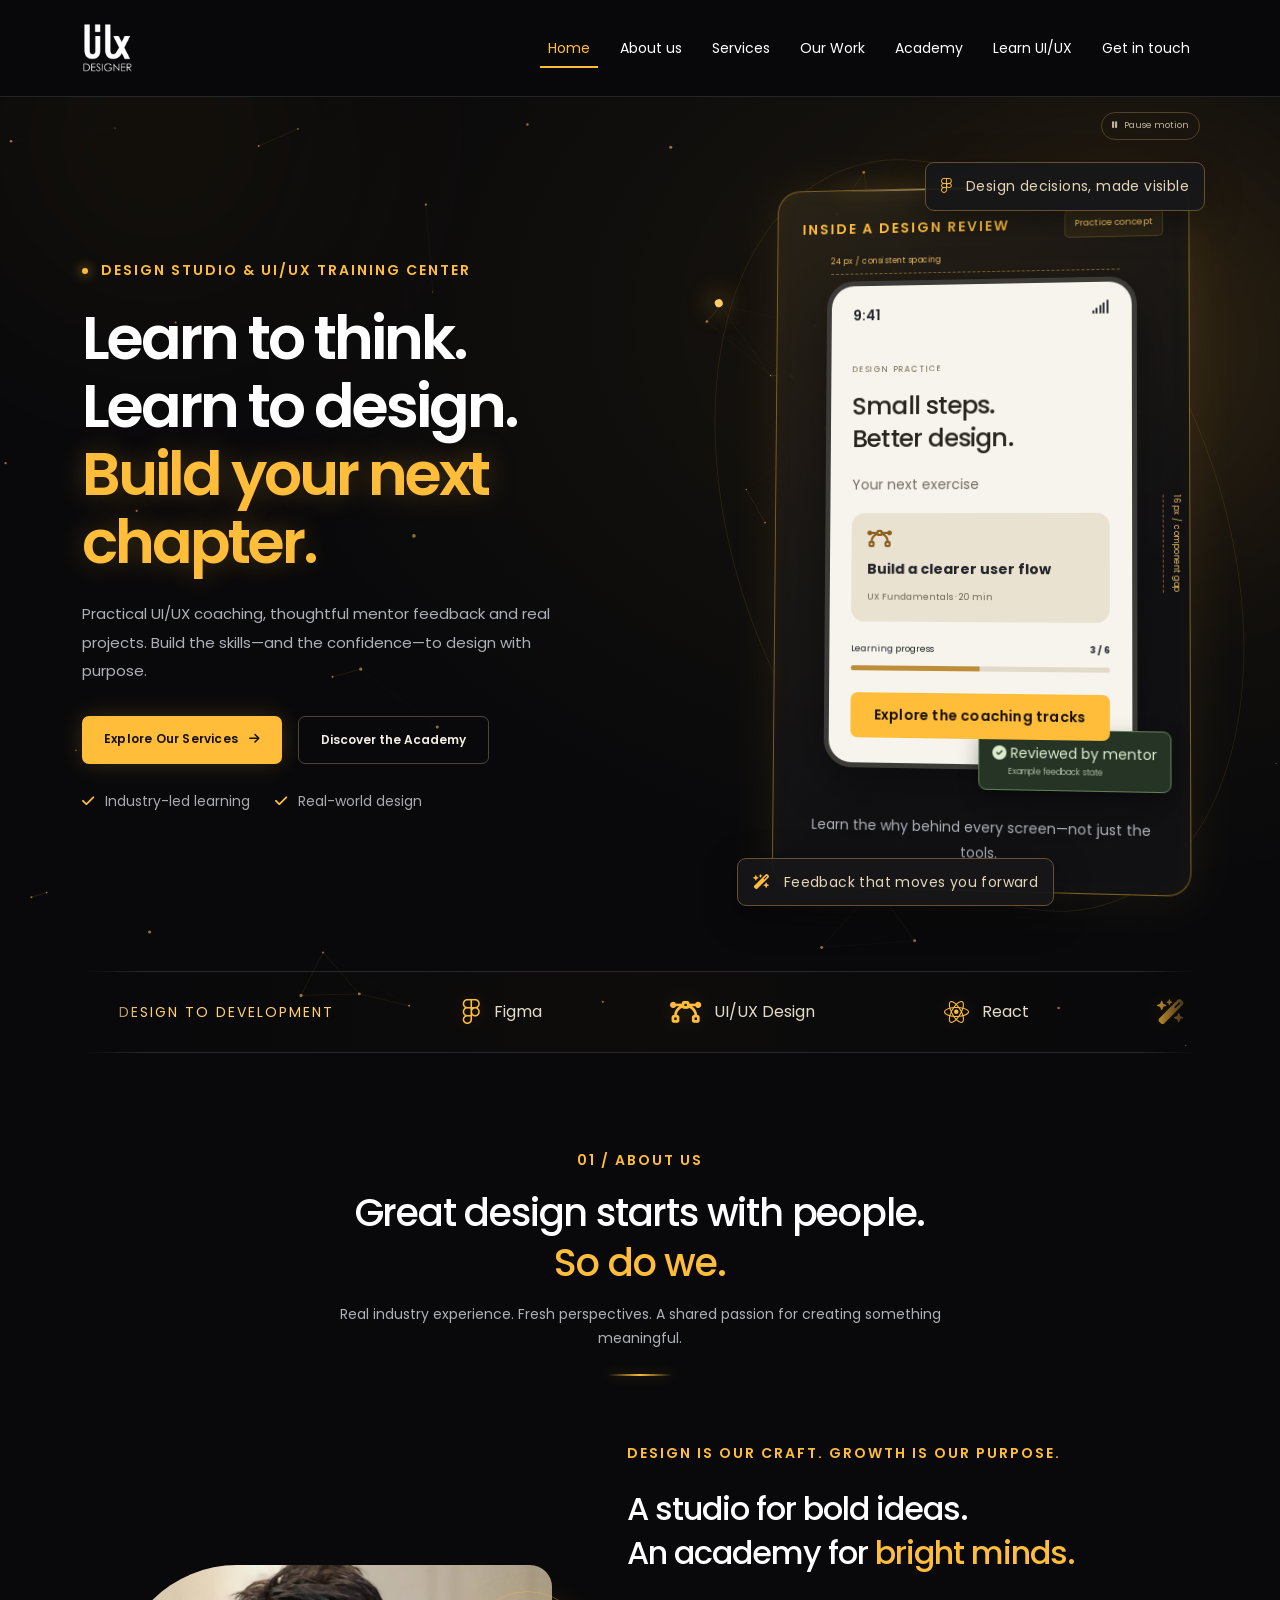
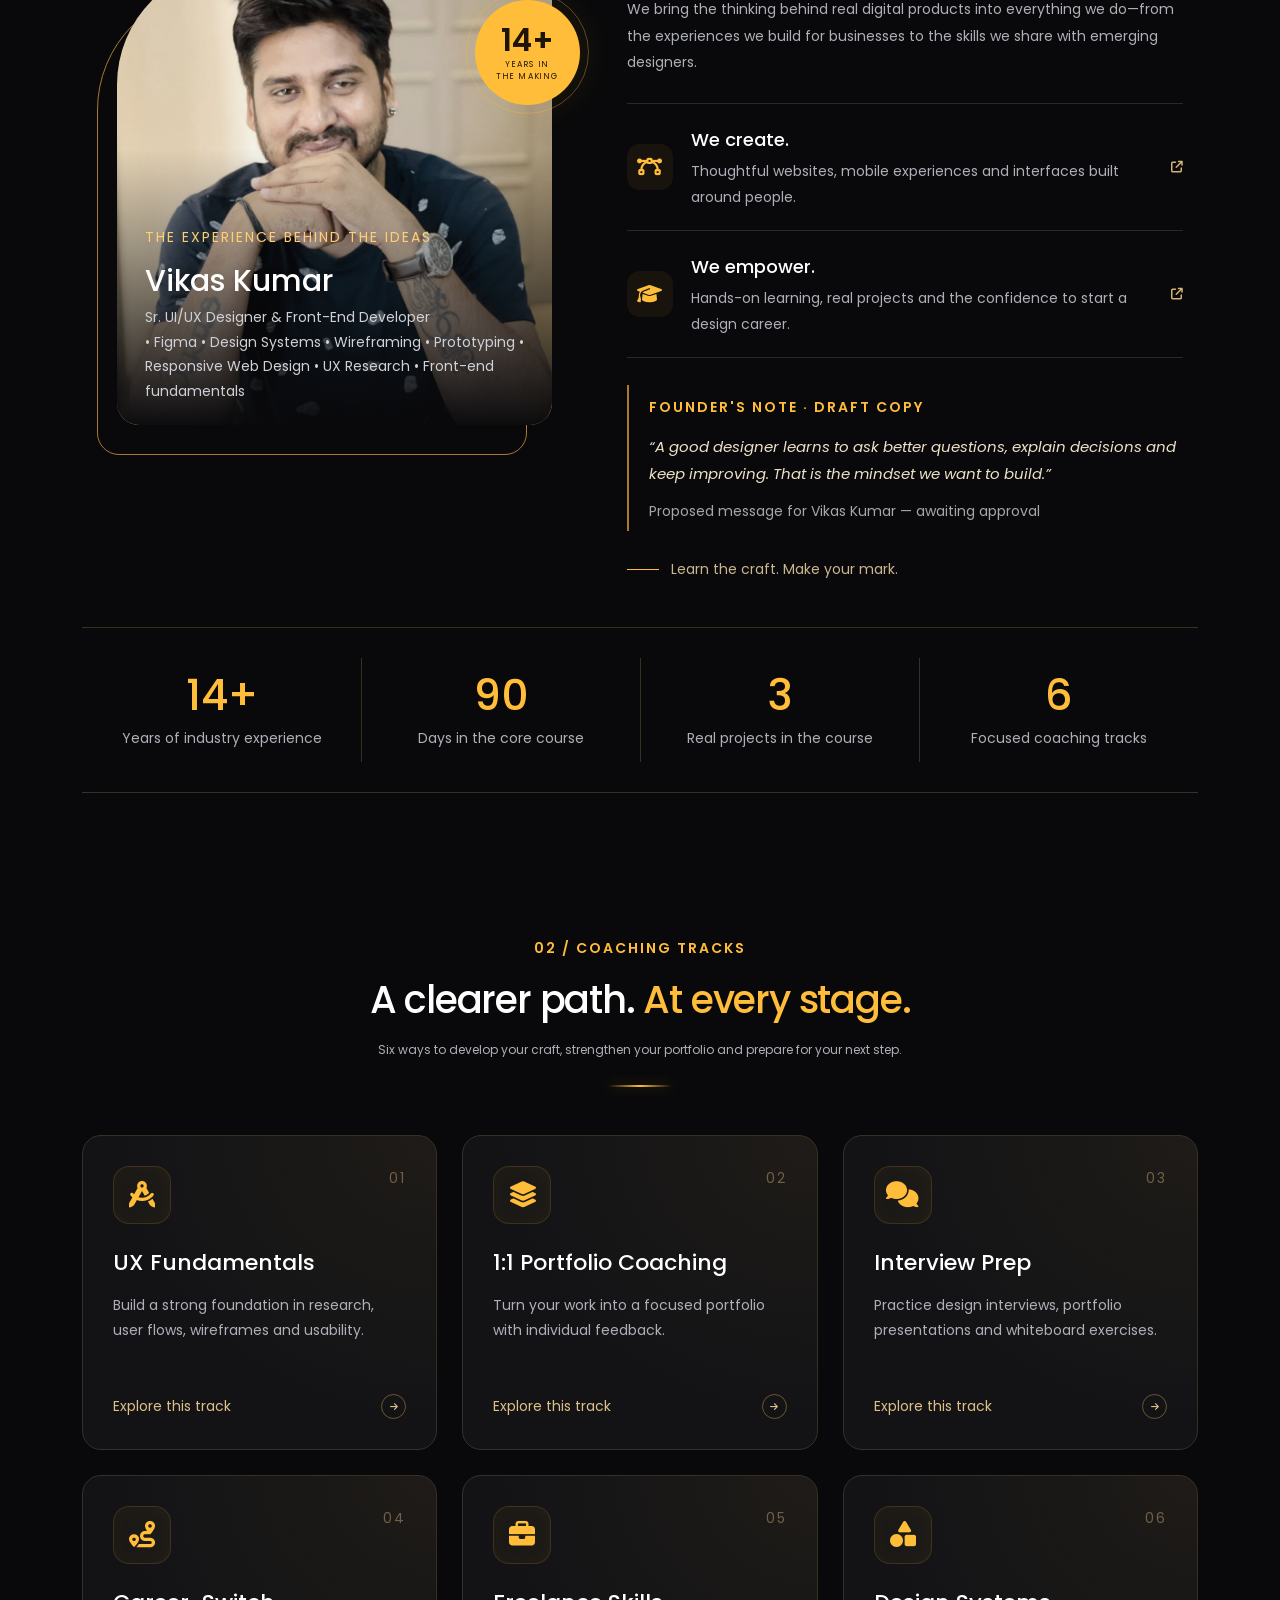
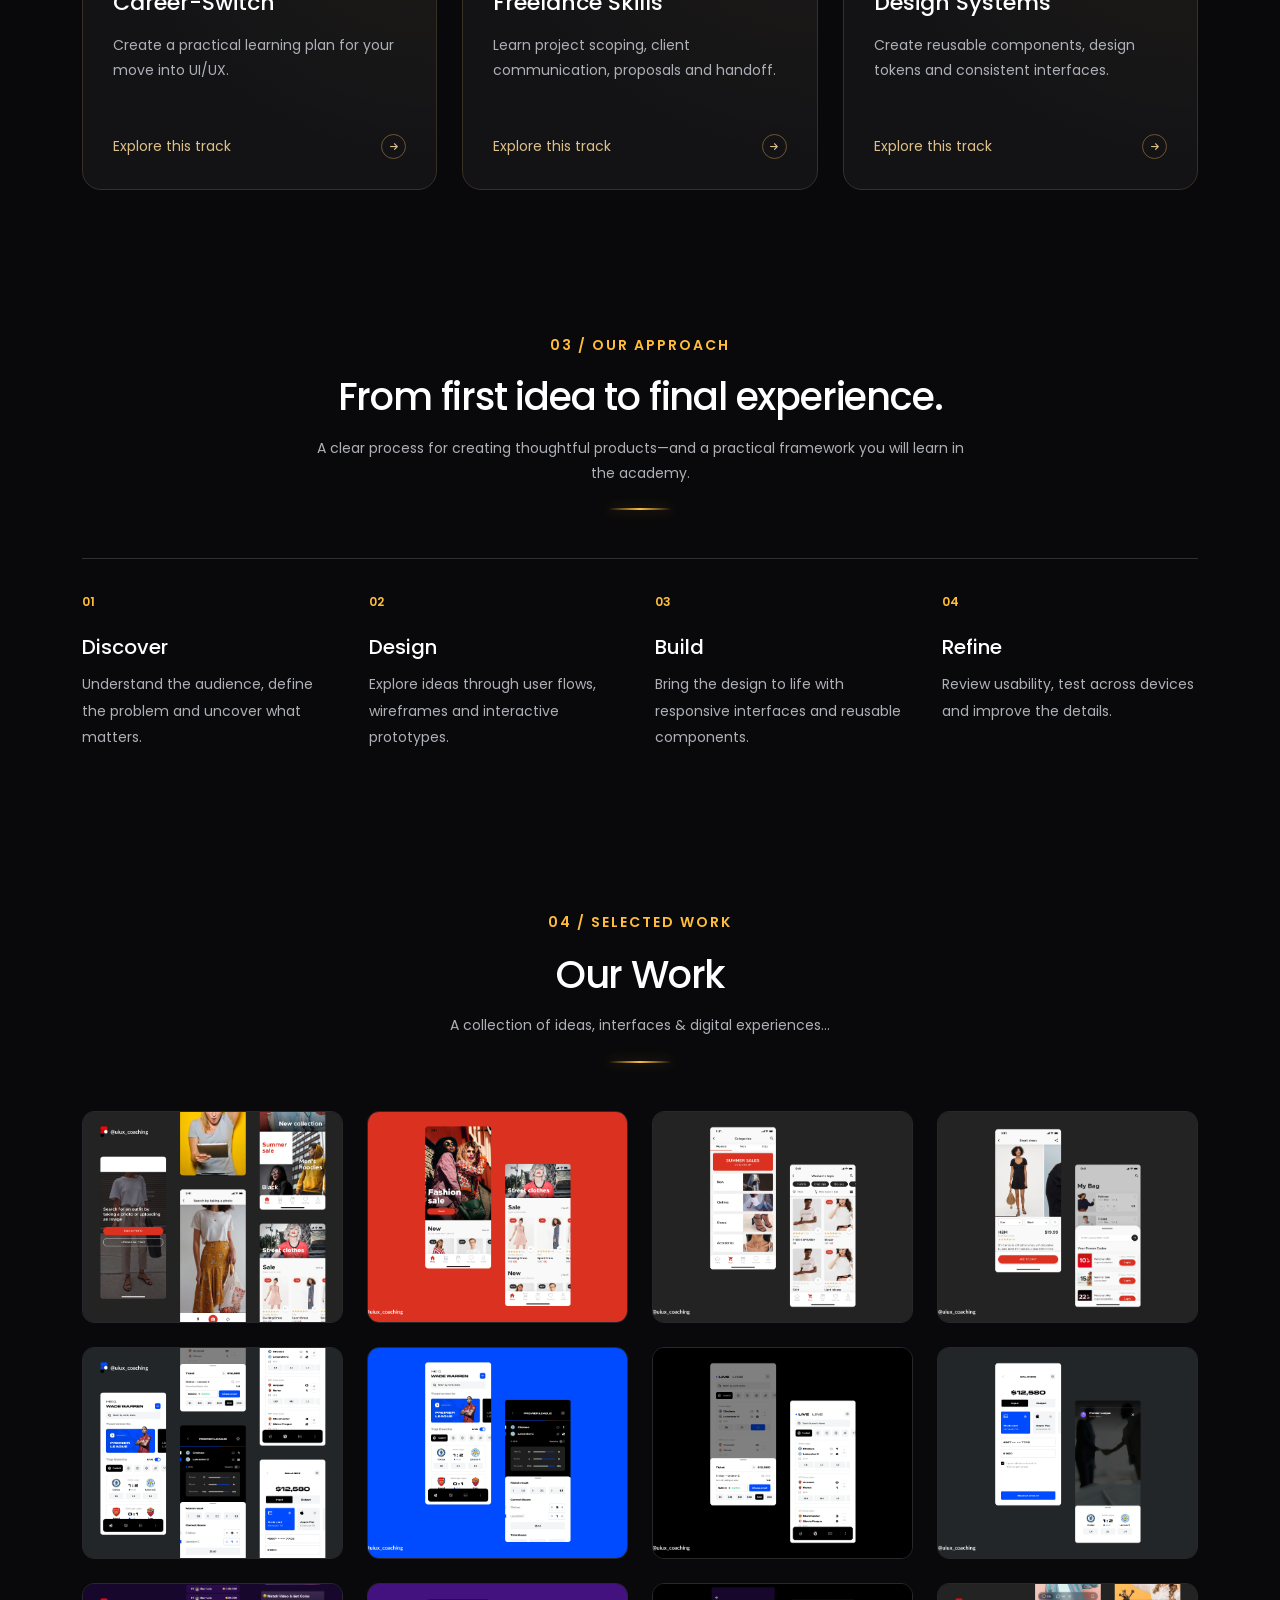
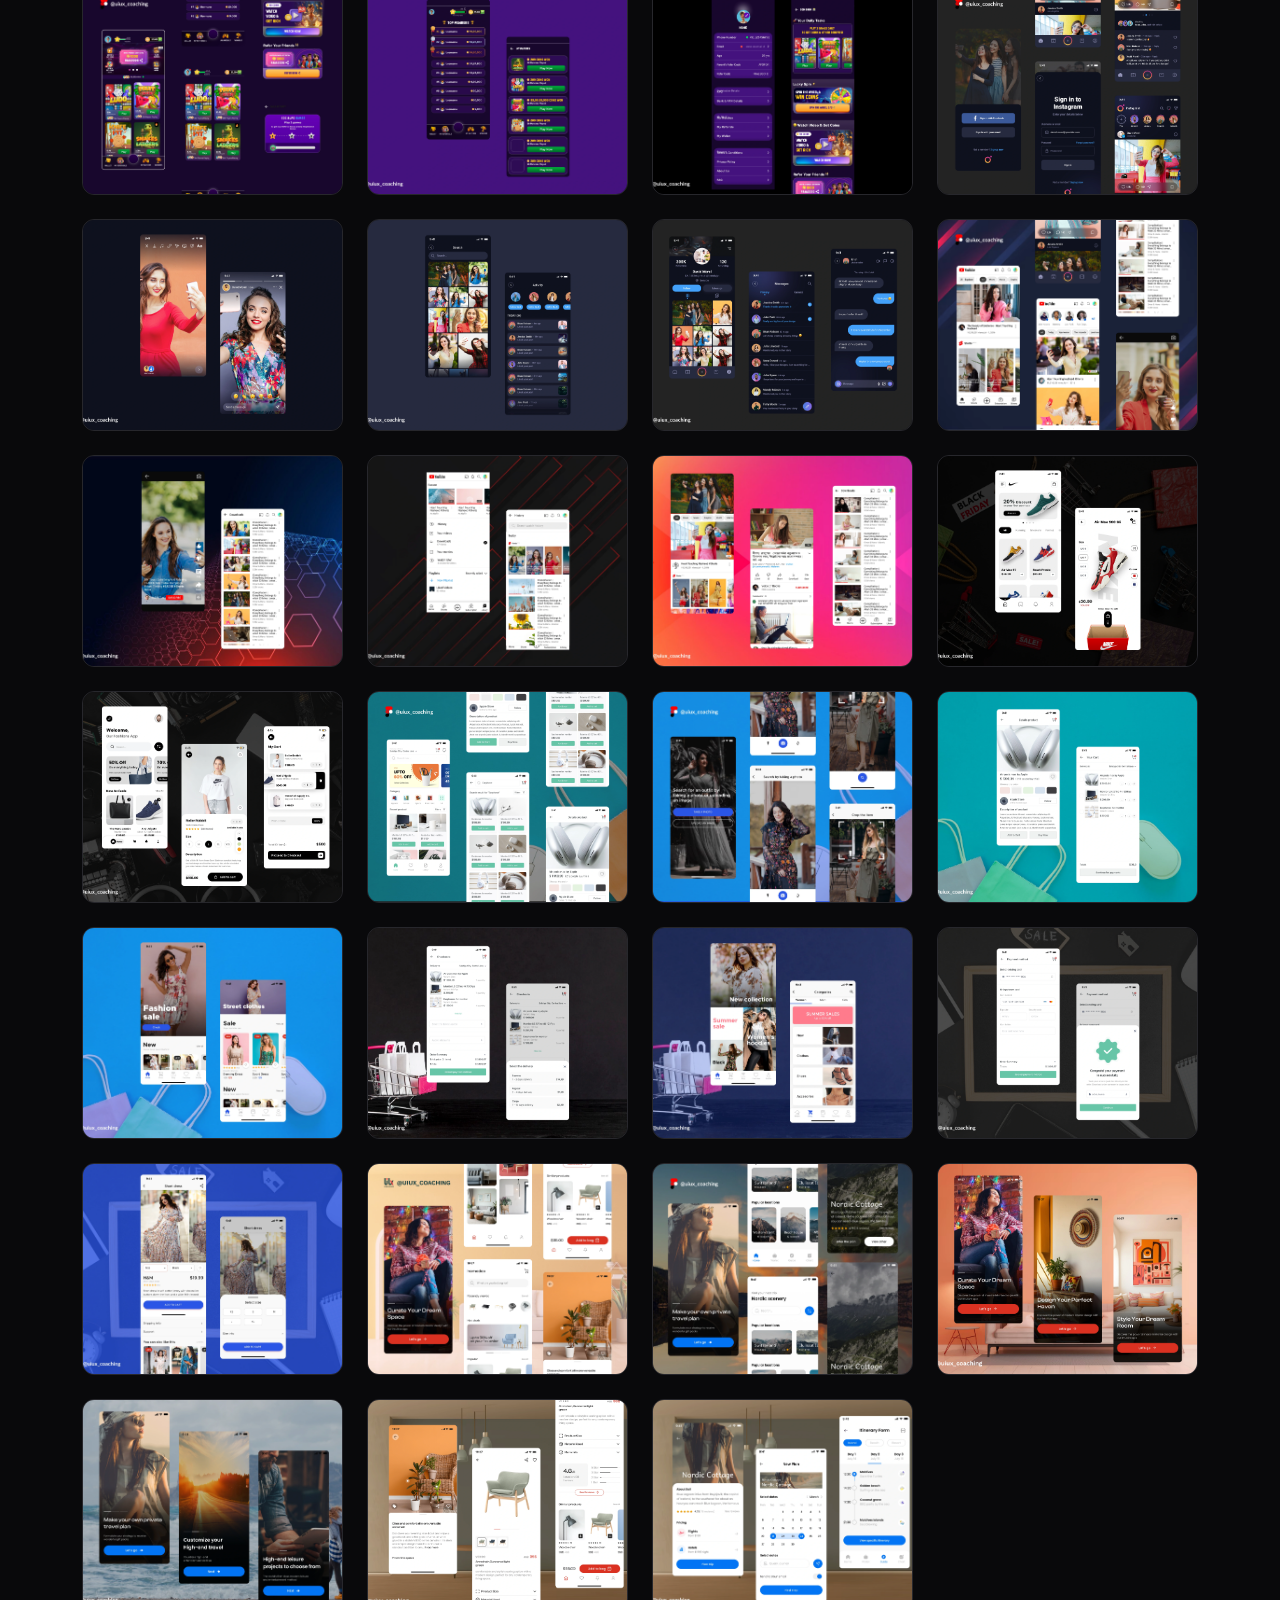
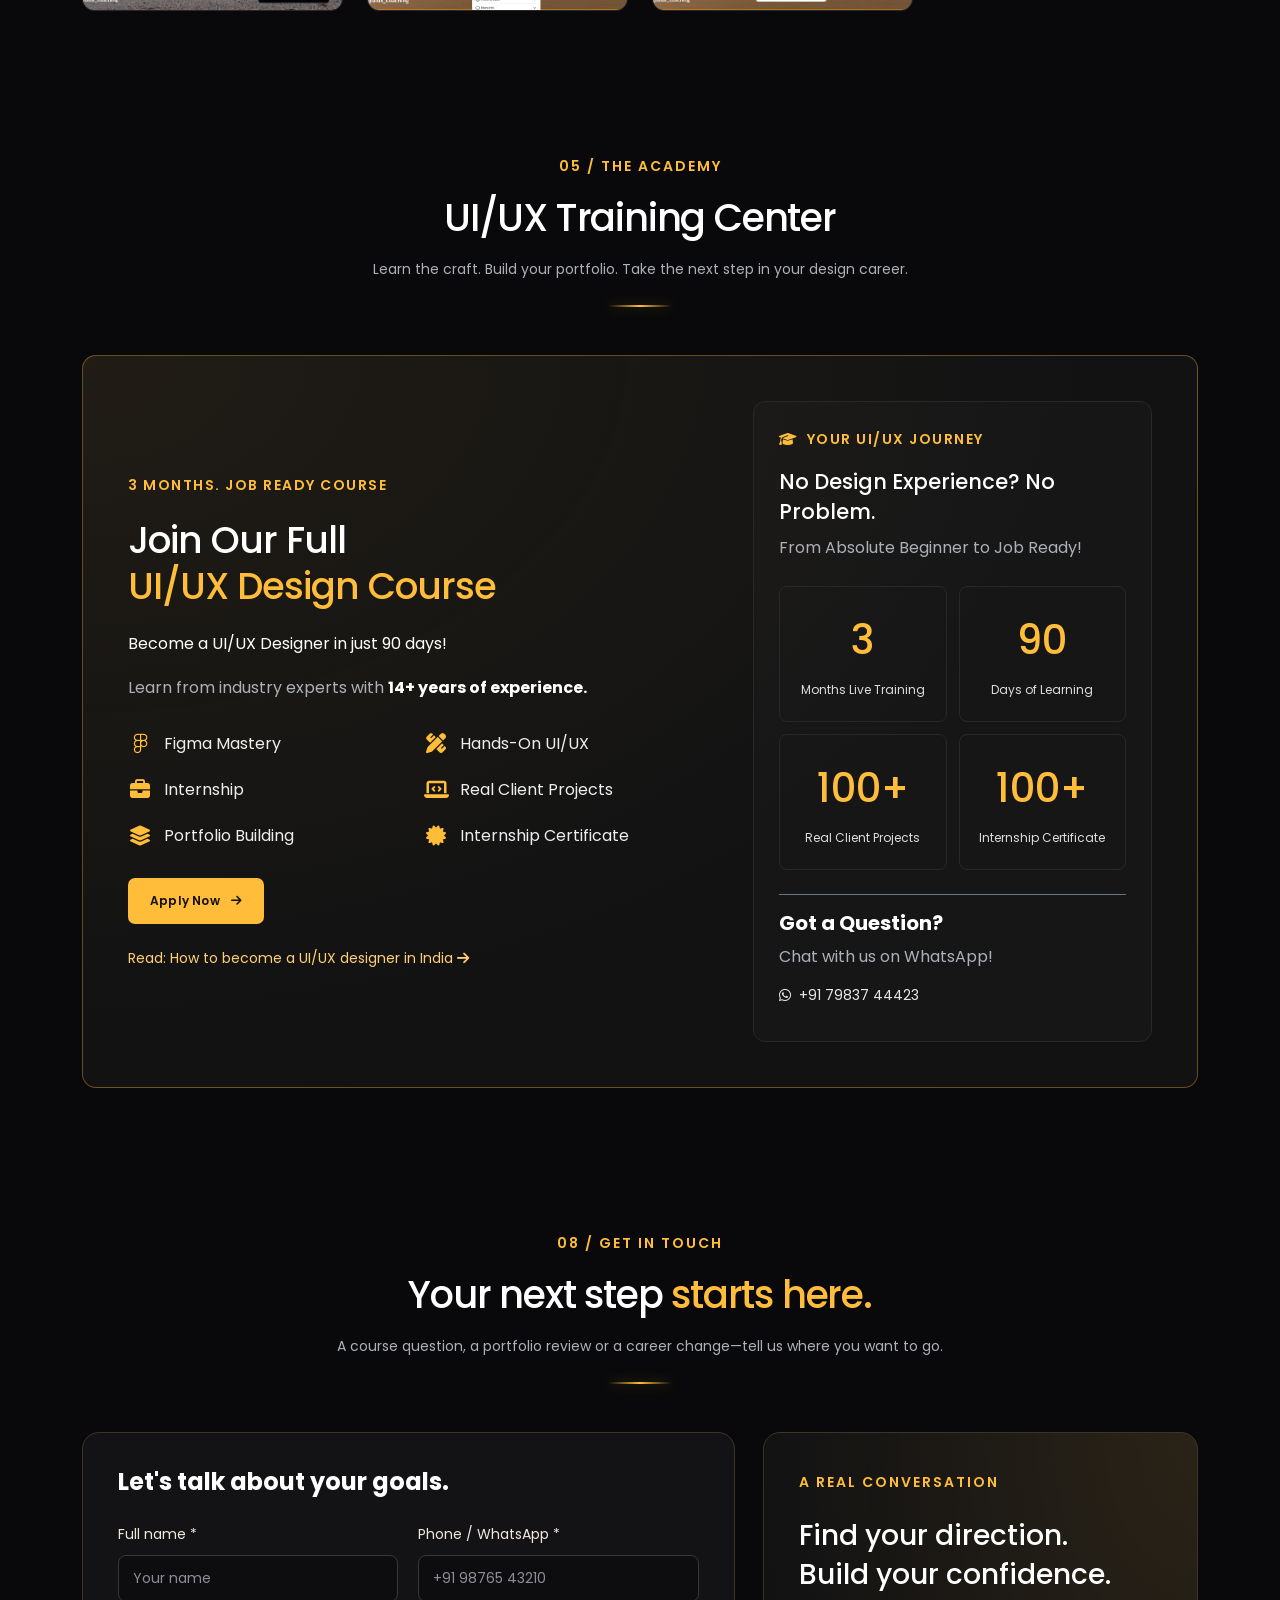
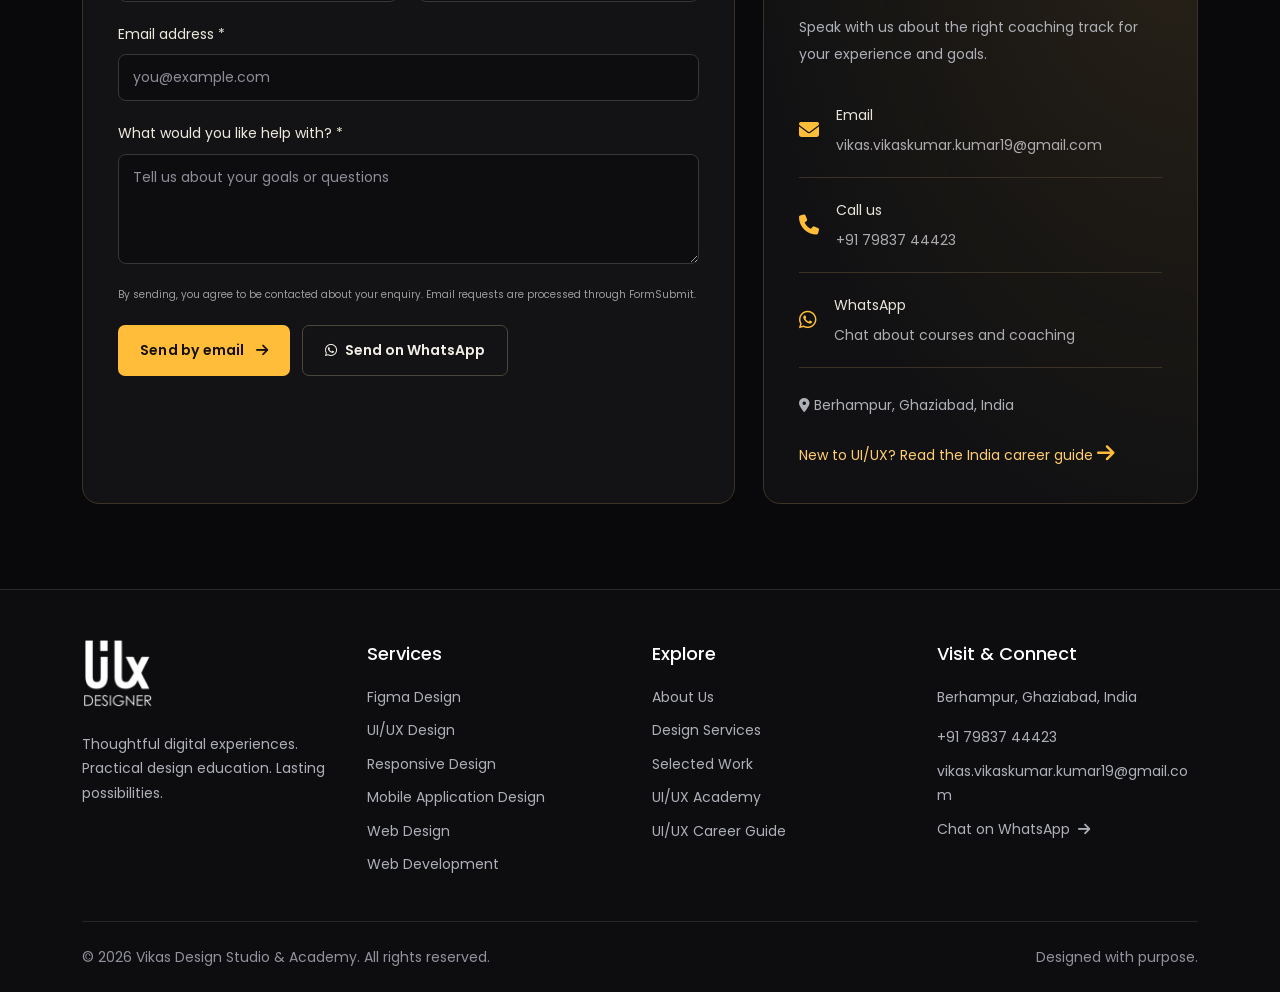
==== commit 32a2c15b: "Add files via upload" ====
--- a/index.html
+++ b/index.html
@@ -1326,9 +1326,8 @@
                     <li class="nav-item"><a class="nav-link" href="#services">Services</a></li>
                     <li class="nav-item"><a class="nav-link" href="#portfolio">Our Work</a></li>
                     <li class="nav-item"><a class="nav-link" href="#training">Academy</a></li>
-                    <li class="nav-item"><a class="nav-link" href="how-to-become-ui-ux-designer-in-india.html">Learn
-                            UI/UX</a></li>
-                    <li class="nav-item"><a class="nav-link" href="#students">Students</a></li>
+                    <li class="nav-item"><a class="nav-link" href="how-to-become-ui-ux-designer-in-india.html">Learn UI/UX</a></li>
+                    <!-- <li class="nav-item"><a class="nav-link" href="#students">Students</a></li> -->
                     <li class="nav-item"><a class="nav-link" href="#contact">Get in touch</a></li>
                 </ul>
             </div>
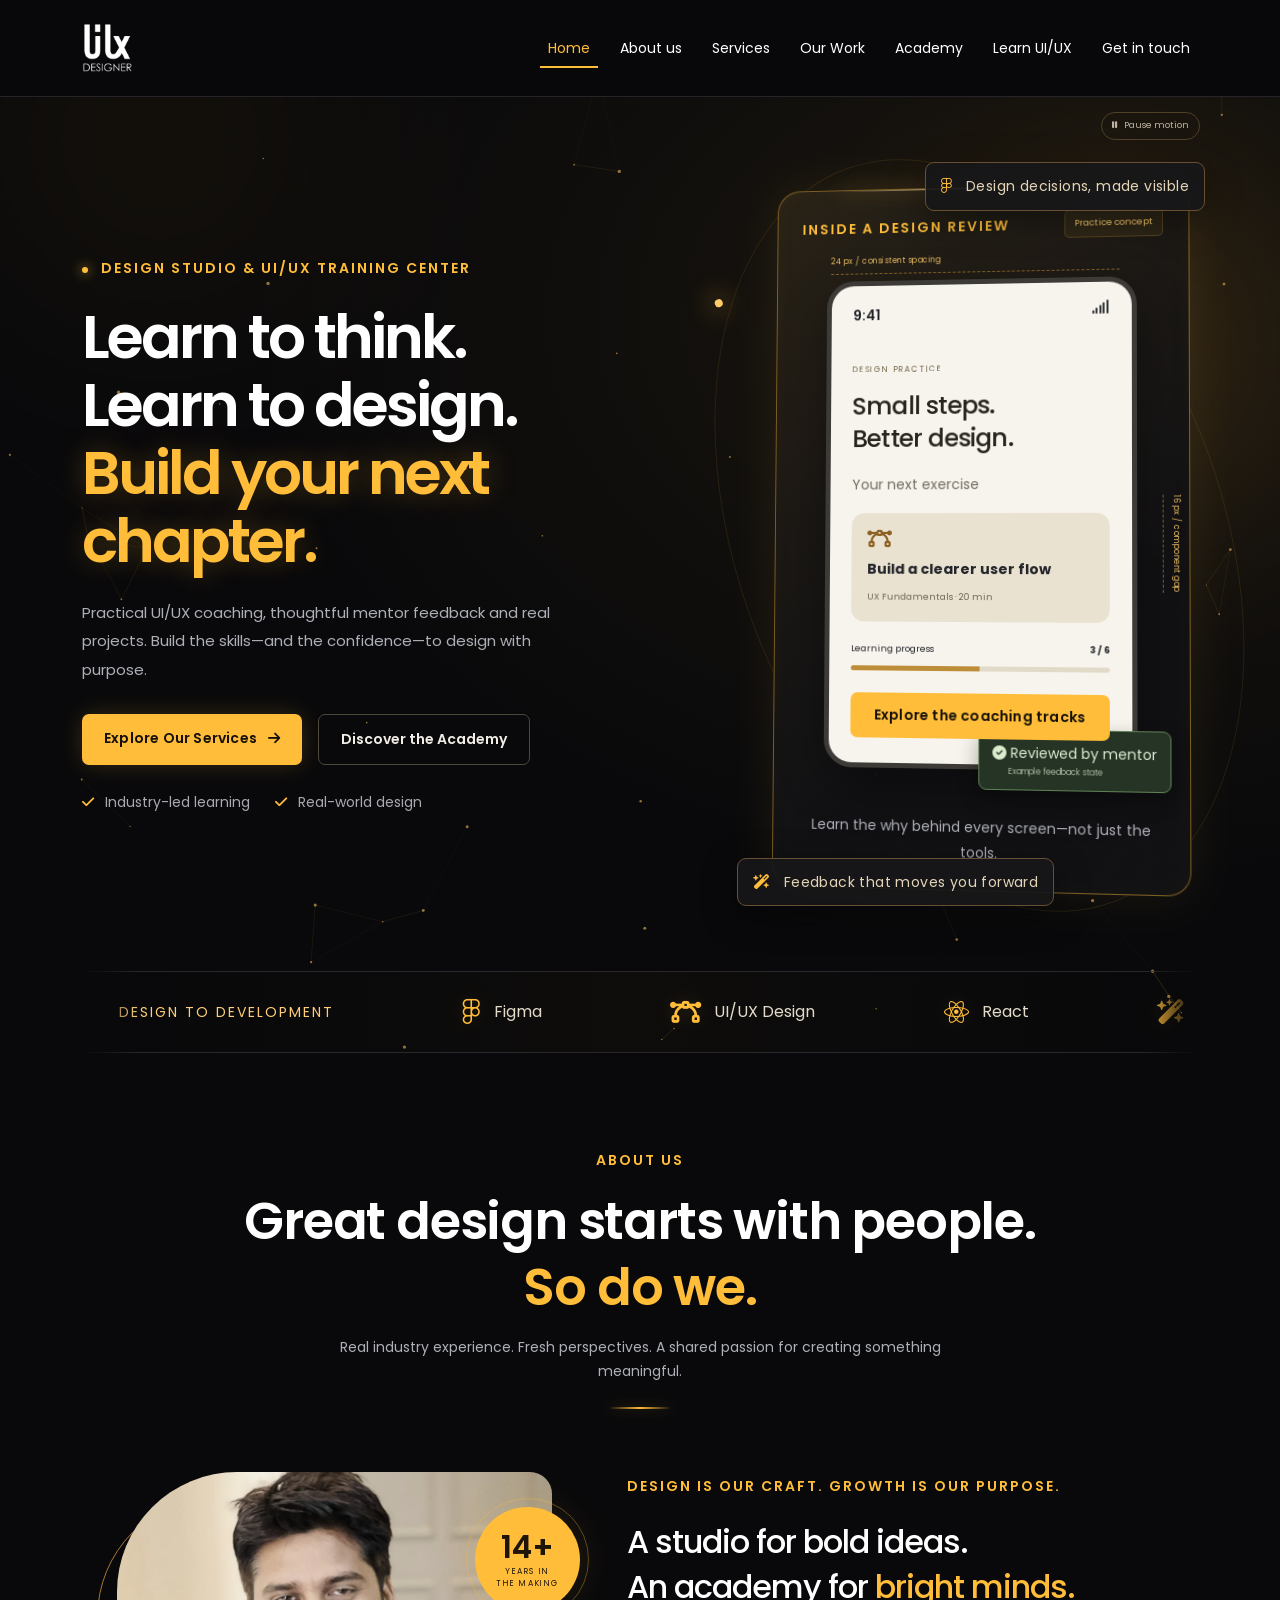
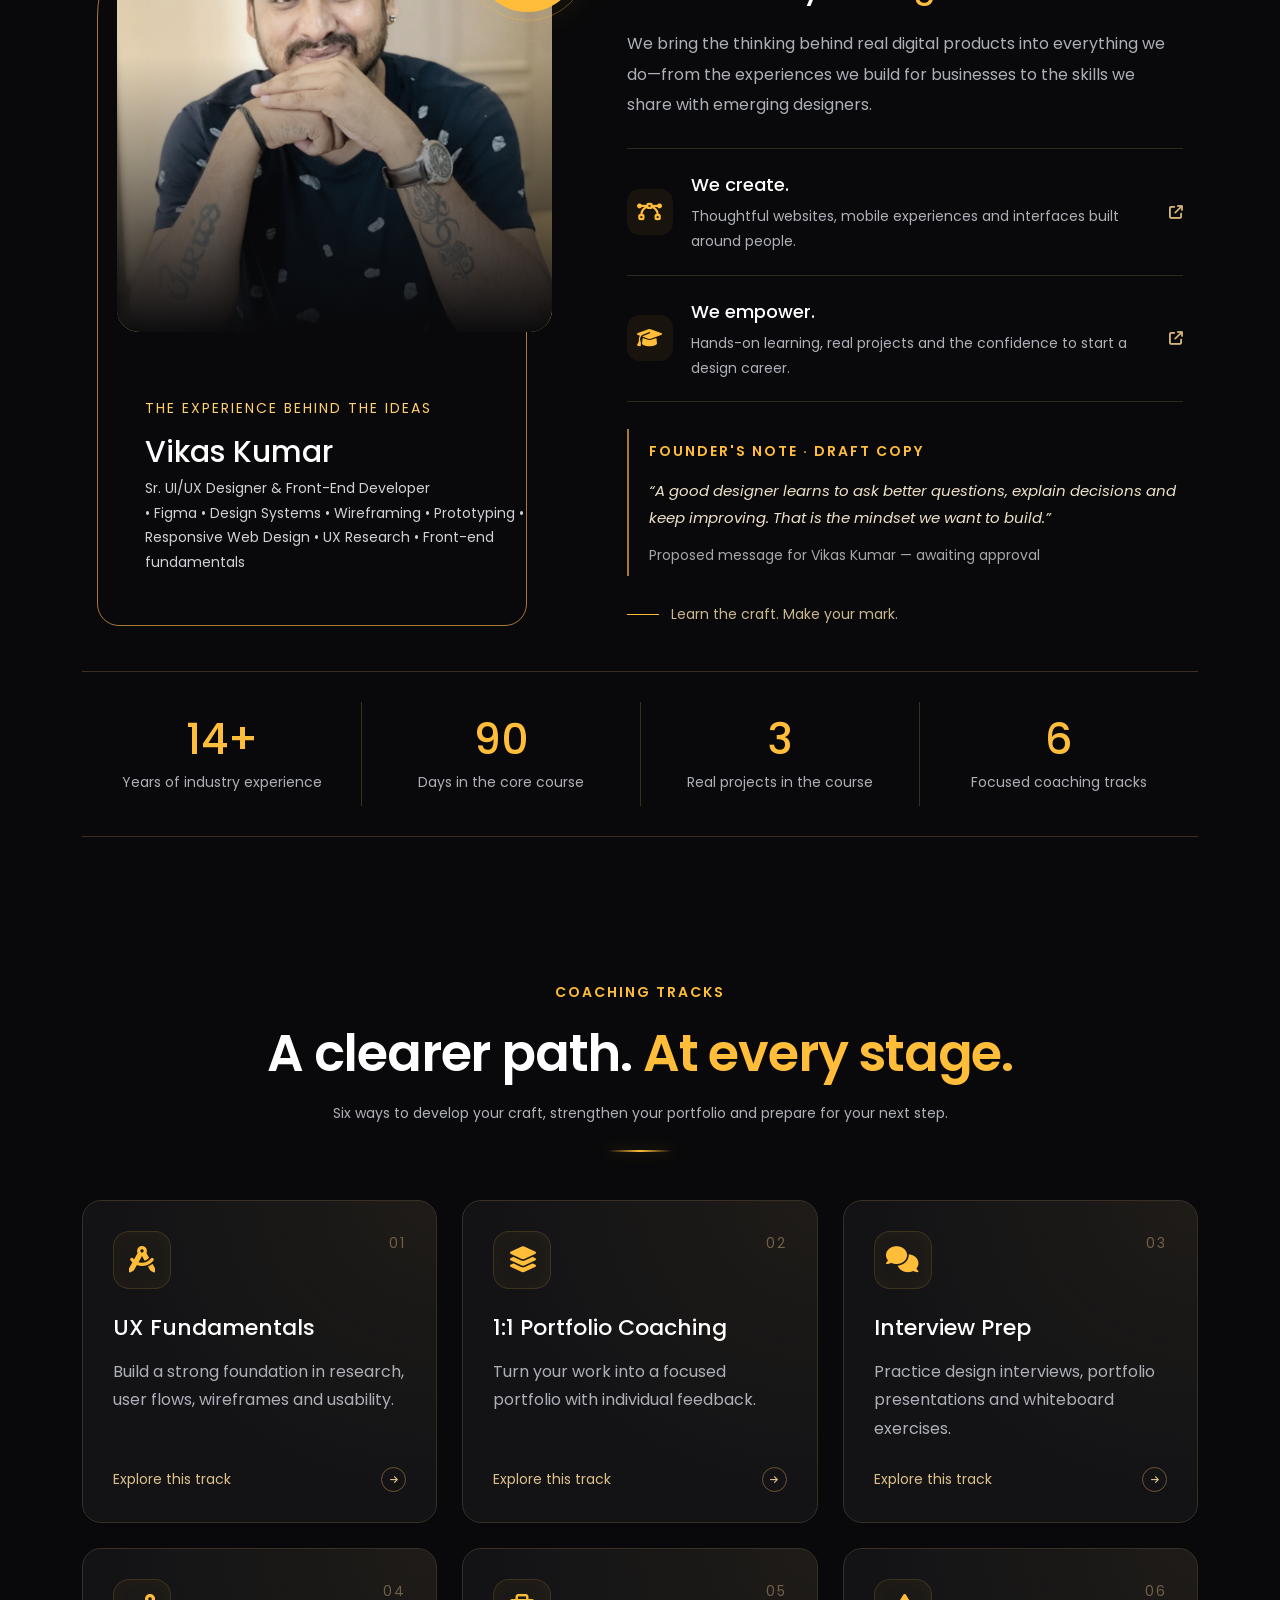
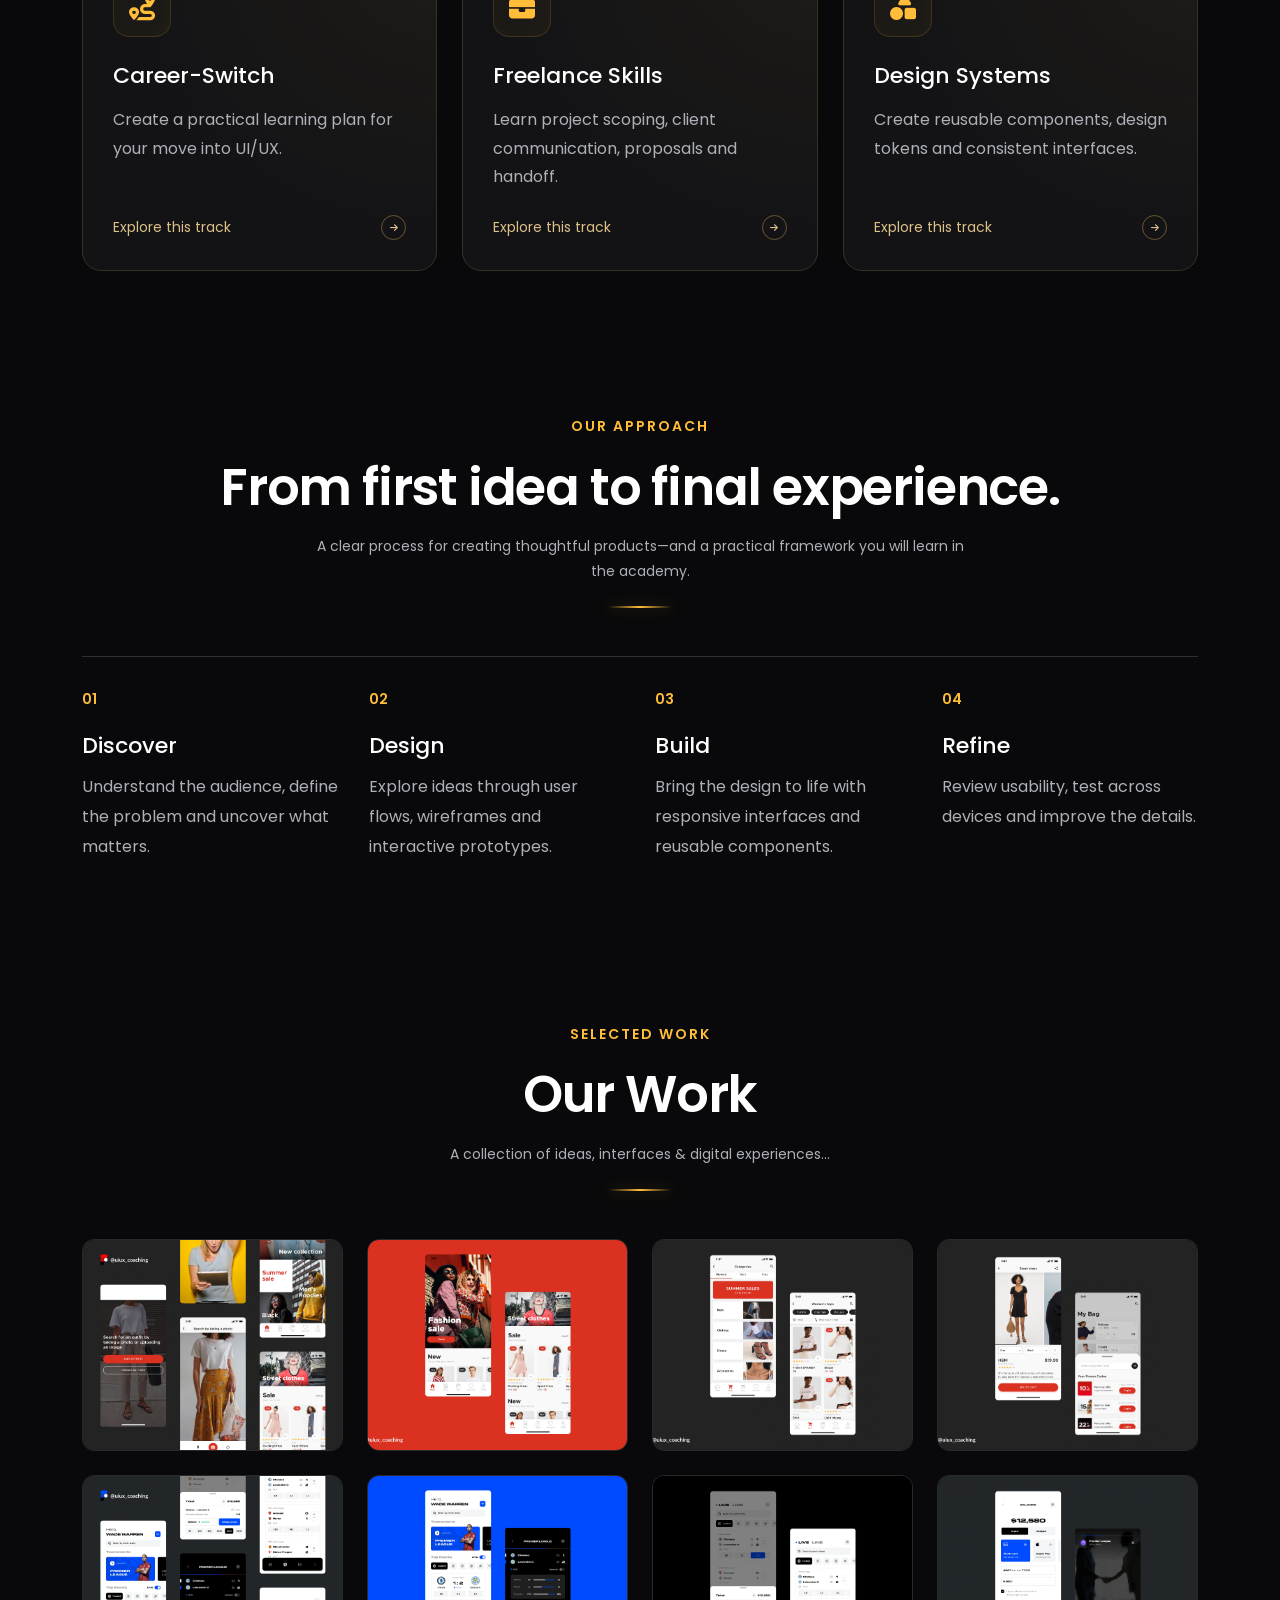
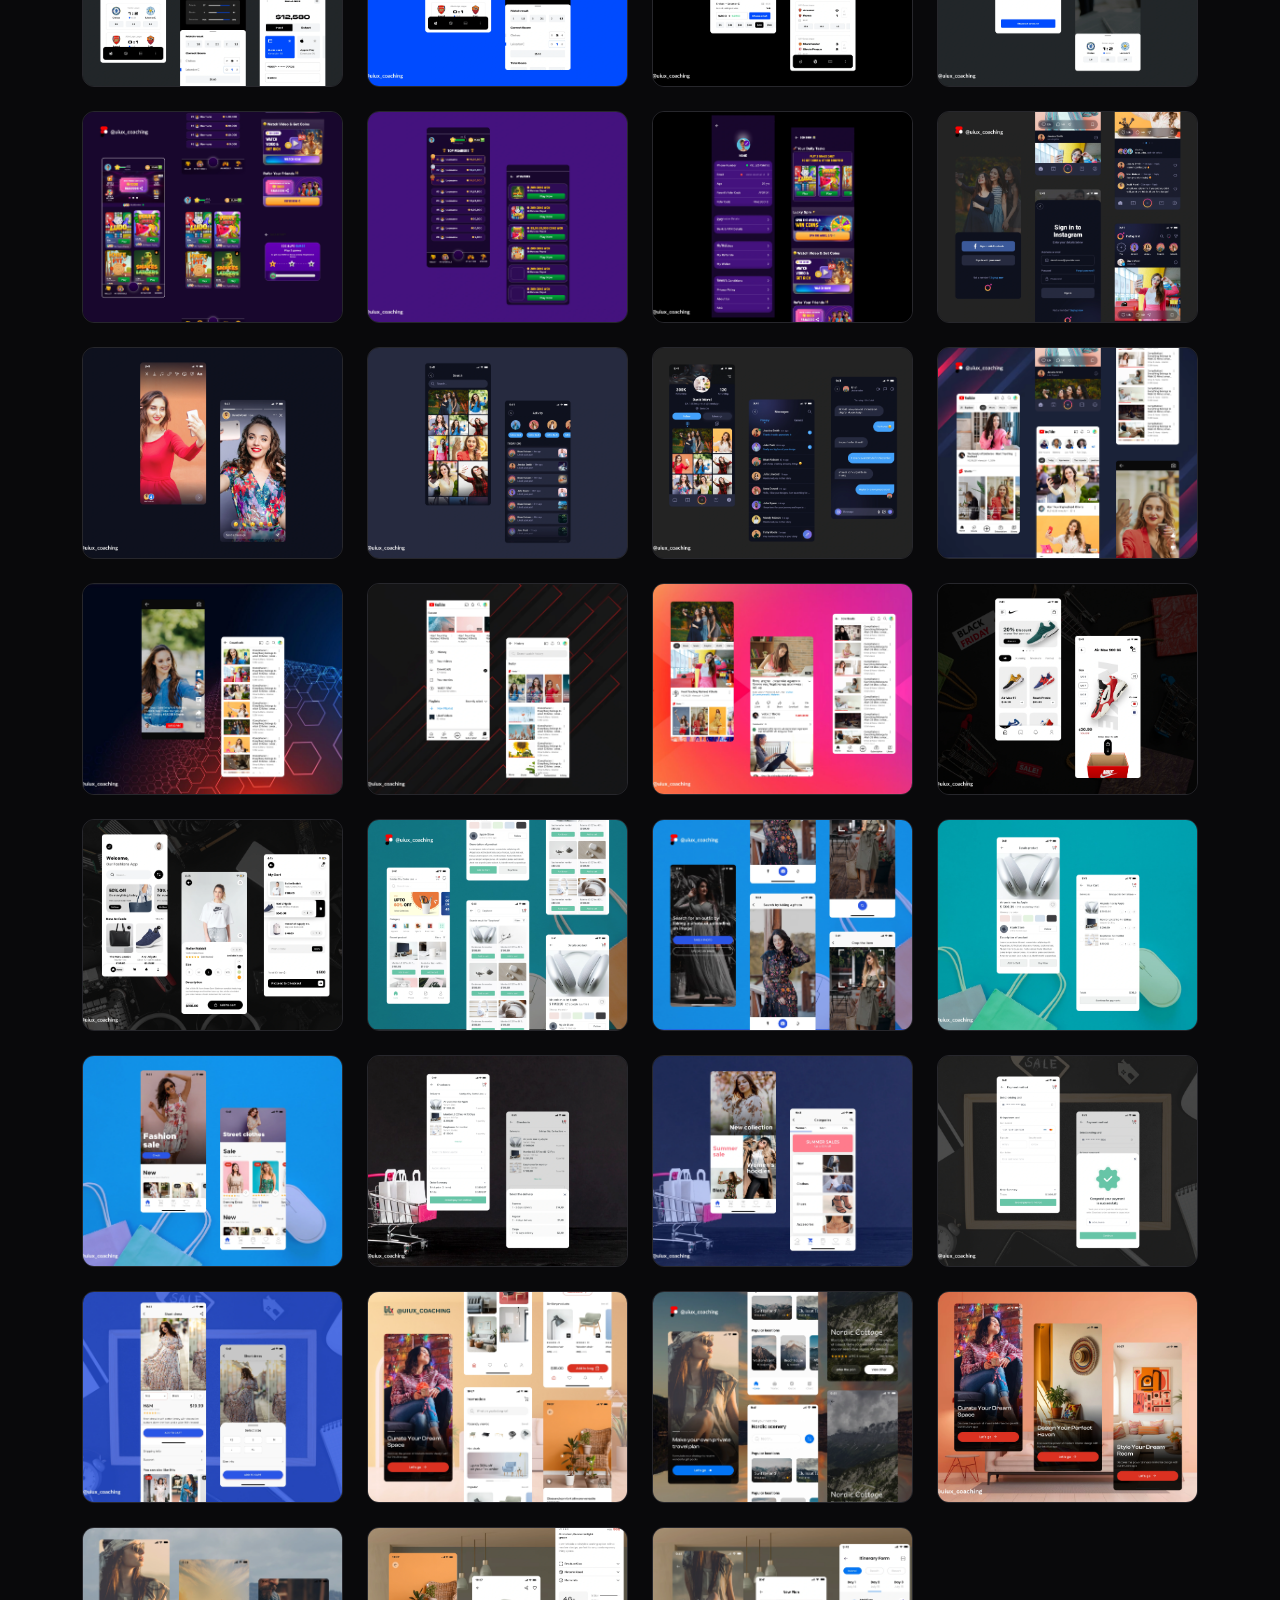
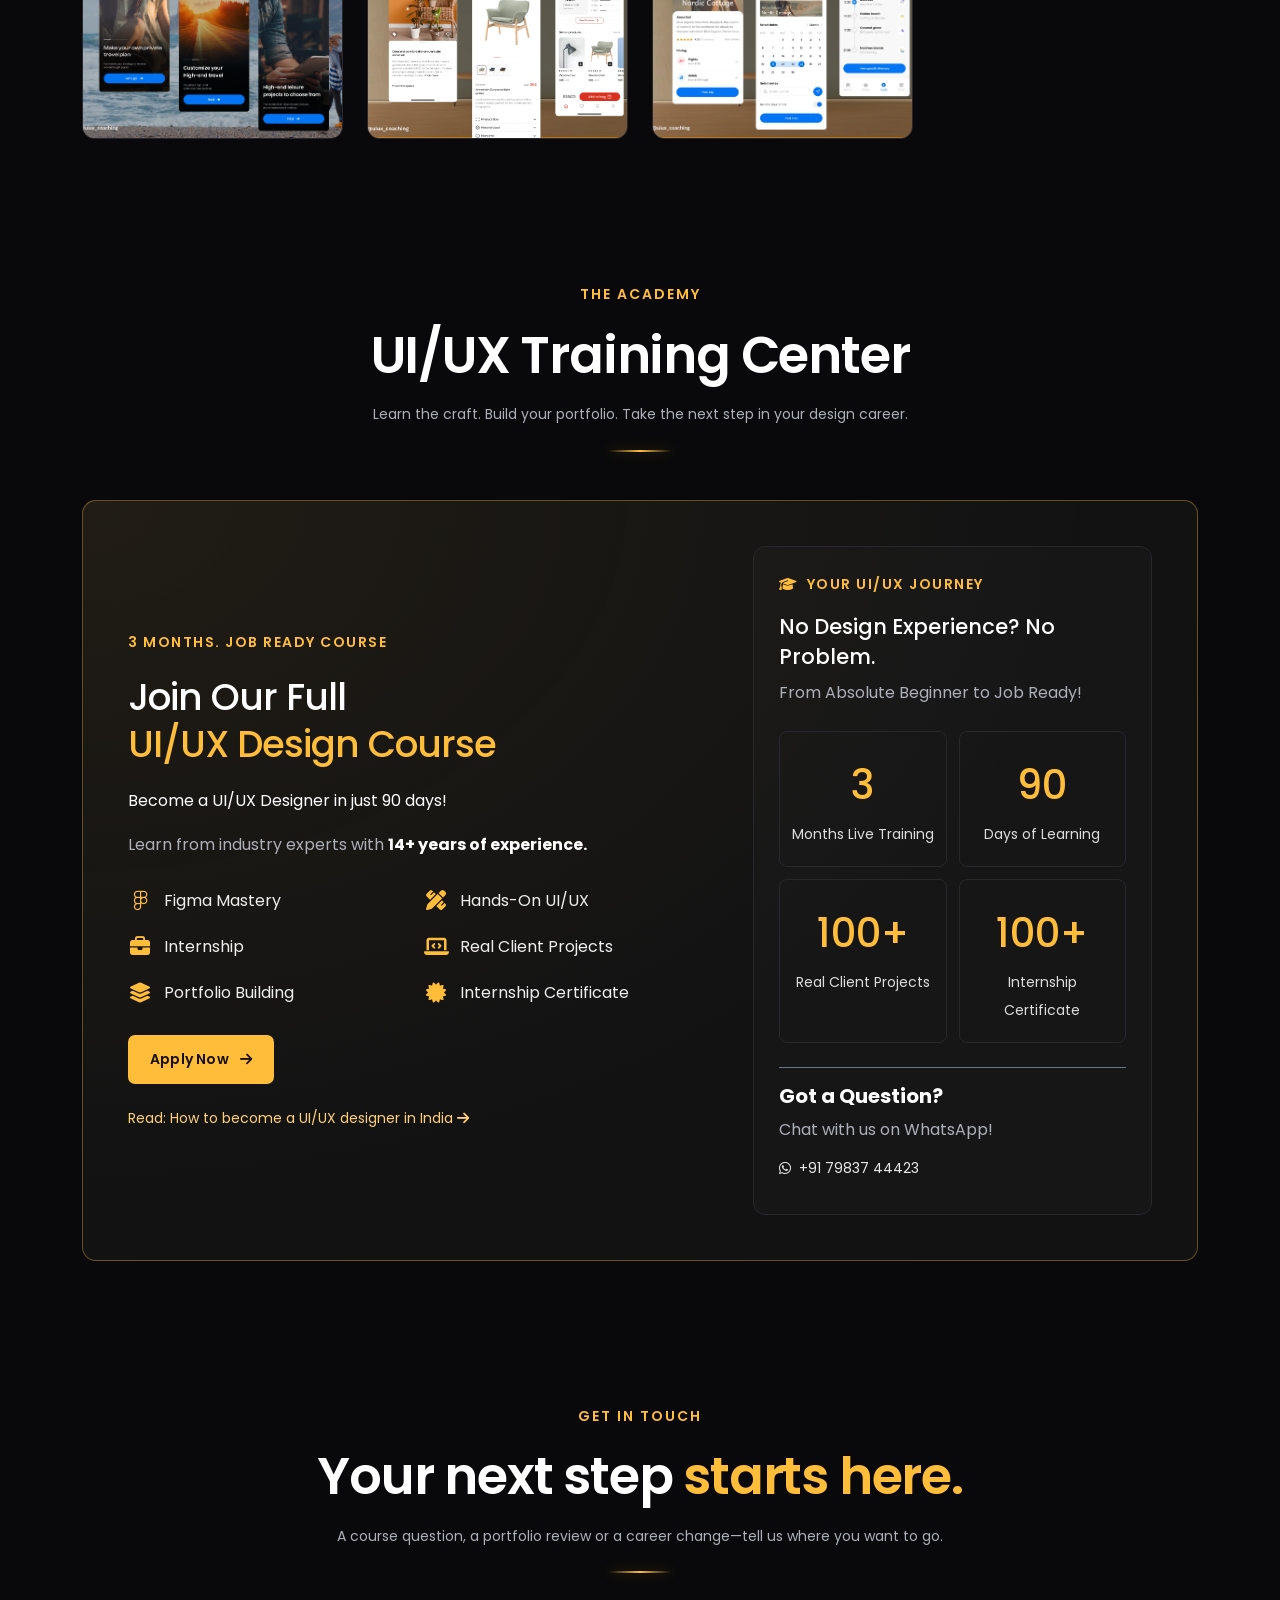
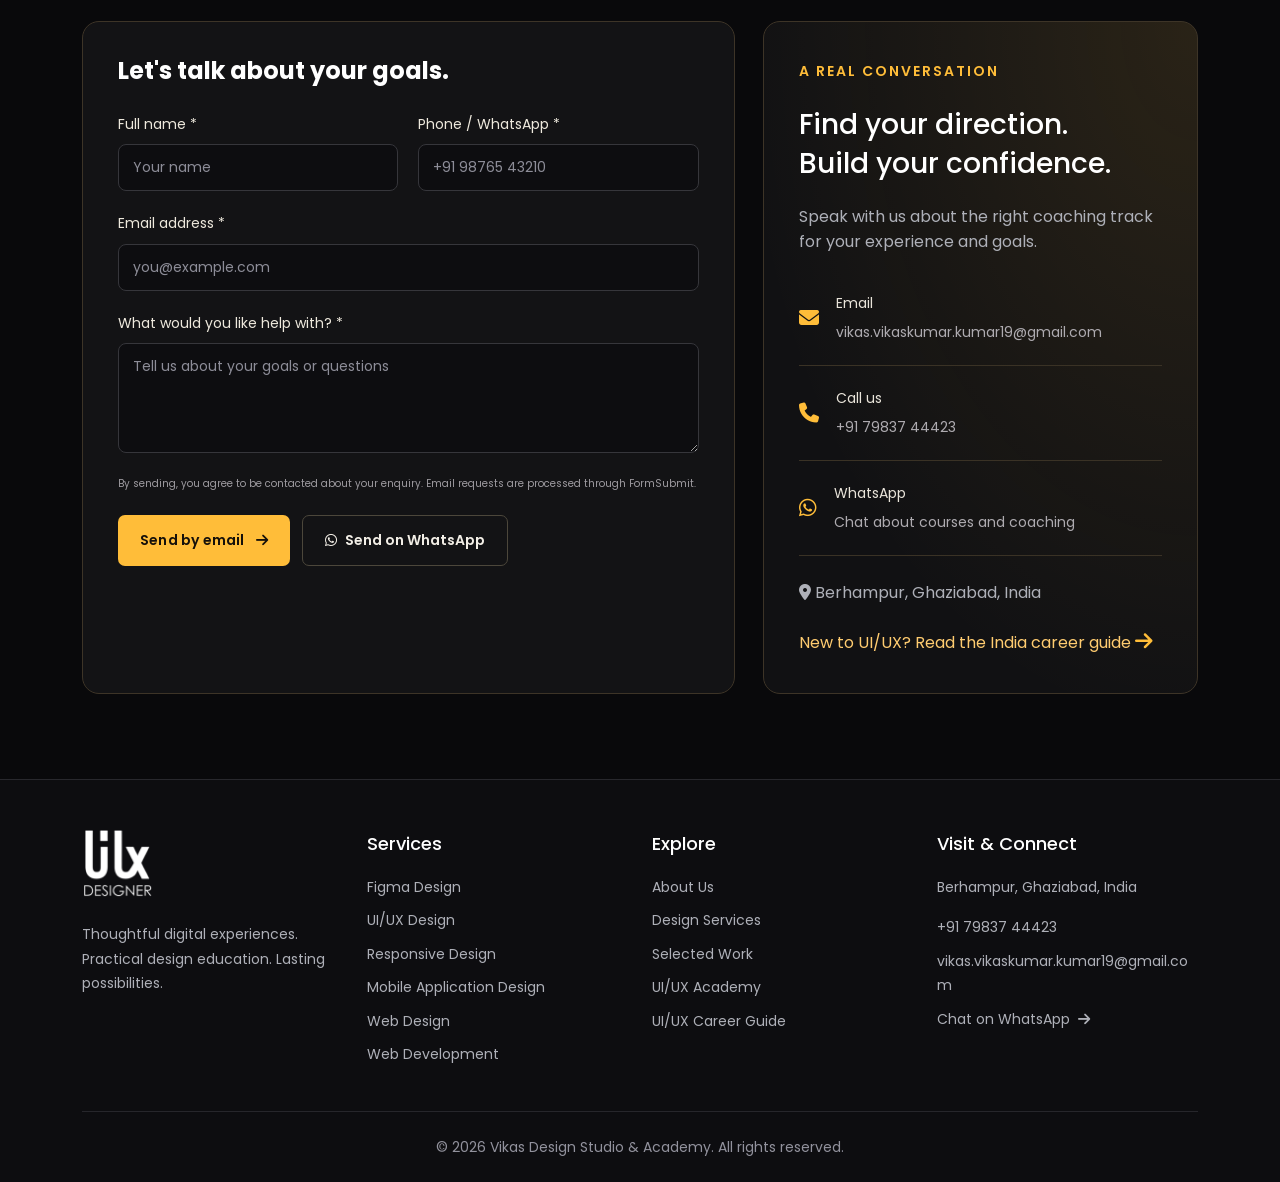
==== commit 683a2e40: "Add files via upload" ====
--- a/index.html
+++ b/index.html
@@ -464,7 +464,7 @@
 
         .form-control {
             background: var(--glass-bg);
-            border: 1px solid var(--glass-border);
+            border: 1px solid #7d7d7d;
             color: #fff;
             padding: 15px;
             border-radius: 10px;
@@ -1412,7 +1412,7 @@
         </section>
 
         <section id="about" class="container py-5">
-            <div class="section-title"><span>01 / ABOUT US</span>
+            <div class="section-title"><span>ABOUT US</span>
                 <h2>Great design starts with people.<br><em>So do we.</em></h2>
                 <p>Real industry experience. Fresh perspectives. A shared passion for creating something meaningful.</p>
             </div>
@@ -1463,7 +1463,7 @@
         </section>
 
         <section id="services" class="container py-5">
-            <div class="section-title"><span>02 / COACHING TRACKS</span>
+            <div class="section-title"><span>COACHING TRACKS</span>
                 <h2>A clearer path. <em>At every stage.</em></h2>
                 <p>Six ways to develop your craft, strengthen your portfolio and prepare for your next step.</p>
             </div>
@@ -1633,7 +1633,7 @@
         </section>
 
         <section id="skills" class="container py-5">
-            <div class="section-title"><span>03 / OUR APPROACH</span>
+            <div class="section-title"><span>OUR APPROACH</span>
                 <h2>From first idea to final experience.</h2>
                 <p>A clear process for creating thoughtful products—and a practical framework you will learn in the
                     academy.</p>
@@ -1659,10 +1659,9 @@
         </section>
 
 
-
         <section id="portfolio" class="container py-5" style="margin: 120px auto;">
             <div class="section-title">
-                <span>04 / SELECTED WORK</span>
+                <span>SELECTED WORK</span>
                 <h2>Our Work</h2>
                 <p>A collection of ideas, interfaces & digital experiences...</p>
             </div>
@@ -1952,7 +1951,7 @@
 
         <section id="training" class="container py-5" style="margin: 120px auto;">
             <div class="section-title">
-                <span>05 / THE ACADEMY</span>
+                <span>THE ACADEMY</span>
                 <h2>UI/UX Training Center</h2>
                 <p>Learn the craft. Build your portfolio. Take the next step in your design career.</p>
             </div>
@@ -2005,7 +2004,215 @@
             </div>
         </section>
 
-        <div class="modal fade" id="trainingModal" tabindex="-1" aria-labelledby="trainingModalTitle"
+       
+
+        <section id="gallery" class="container py-5 d-none">
+            <div class="section-title"><span>STUDENT PROJECT GALLERY</span>
+                <h2>Practice that becomes <em>a portfolio.</em></h2>
+                <p>Six sample case-study briefs, illustrated with designs from the existing gallery. Student attribution
+                    and completed case studies are awaiting verification.</p>
+            </div>
+            <div class="student-project-grid">
+                <article class="student-project">
+                    <div class="project-image"><img src="images/g_img_01.webp" alt="Mobile commerce design reference"
+                            loading="lazy"><a class="case-link" href="images/g_img_01.webp" data-case="0"
+                            aria-label="Read Mobile commerce sample case study">View case study <i
+                                class="fas fa-arrow-up-right-from-square" aria-hidden="true"></i></a></div>
+                    <div class="project-caption"><span>Sample practice brief / 01</span>
+                        <h3>Mobile commerce</h3>
+                        <p>Research · UI design · Prototype</p>
+                    </div>
+                </article>
+                <article class="student-project">
+                    <div class="project-image"><img src="images/g_img_02.webp" alt="Daily habits design reference"
+                            loading="lazy"><a class="case-link" href="images/g_img_02.webp" data-case="1"
+                            aria-label="Read Daily habits sample case study">View case study <i
+                                class="fas fa-arrow-up-right-from-square" aria-hidden="true"></i></a></div>
+                    <div class="project-caption"><span>Sample practice brief / 02</span>
+                        <h3>Daily habits</h3>
+                        <p>Research · UI design · Prototype</p>
+                    </div>
+                </article>
+                <article class="student-project">
+                    <div class="project-image"><img src="images/g_img_03.webp" alt="Travel discovery design reference"
+                            loading="lazy"><a class="case-link" href="images/g_img_03.webp" data-case="2"
+                            aria-label="Read Travel discovery sample case study">View case study <i
+                                class="fas fa-arrow-up-right-from-square" aria-hidden="true"></i></a></div>
+                    <div class="project-caption"><span>Sample practice brief / 03</span>
+                        <h3>Travel discovery</h3>
+                        <p>Research · UI design · Prototype</p>
+                    </div>
+                </article>
+                <article class="student-project">
+                    <div class="project-image"><img src="images/g_img_04.webp" alt="Learning platform design reference"
+                            loading="lazy"><a class="case-link" href="images/g_img_04.webp" data-case="3"
+                            aria-label="Read Learning platform sample case study">View case study <i
+                                class="fas fa-arrow-up-right-from-square" aria-hidden="true"></i></a></div>
+                    <div class="project-caption"><span>Sample practice brief / 04</span>
+                        <h3>Learning platform</h3>
+                        <p>Research · UI design · Prototype</p>
+                    </div>
+                </article>
+                <article class="student-project">
+                    <div class="project-image"><img src="images/g_img_05.webp" alt="Finance dashboard design reference"
+                            loading="lazy"><a class="case-link" href="images/g_img_05.webp" data-case="4"
+                            aria-label="Read Finance dashboard sample case study">View case study <i
+                                class="fas fa-arrow-up-right-from-square" aria-hidden="true"></i></a></div>
+                    <div class="project-caption"><span>Sample practice brief / 05</span>
+                        <h3>Finance dashboard</h3>
+                        <p>Research · UI design · Prototype</p>
+                    </div>
+                </article>
+                <article class="student-project">
+                    <div class="project-image"><img src="images/g_img_06.webp" alt="Community app design reference"
+                            loading="lazy"><a class="case-link" href="images/g_img_06.webp" data-case="5"
+                            aria-label="Read Community app sample case study">View case study <i
+                                class="fas fa-arrow-up-right-from-square" aria-hidden="true"></i></a></div>
+                    <div class="project-caption"><span>Sample practice brief / 06</span>
+                        <h3>Community app</h3>
+                        <p>Research · UI design · Prototype</p>
+                    </div>
+                </article>
+            </div>
+        </section>
+
+        <dialog id="caseStudyDialog" aria-labelledby="caseStudyTitle"><button class="case-close" type="button"
+                aria-label="Close case study"><i class="fas fa-xmark" aria-hidden="true"></i></button><span
+                class="eyebrow">SAMPLE LEARNING CASE STUDY</span>
+            <h2 id="caseStudyTitle"></h2>
+            <p class="case-disclosure">An illustrative practice brief, not a verified student outcome.</p><img
+                id="caseStudyImage" alt="">
+            <div id="caseStudyBody"></div><a href="#training" class="btn btn-custom case-academy">Explore the
+                Academy</a>
+        </dialog>
+
+
+        <section id="students" class="container py-5 d-none">
+            <div class="section-title"><span>STUDENTS</span>
+                <h2>Progress is personal.<br><em>So is our coaching.</em></h2>
+                <p>Student stories and career milestones belong here. The sample quotes below show the format; verified
+                    testimonials will replace them.</p>
+            </div>
+            <div class="testimonial-grid">
+                <figure class="testimonial-card"><span class="sample-label">Illustrative testimonial · not a real
+                        review</span><i class="fas fa-quote-left" aria-hidden="true"></i>
+                    <h3>A clearer portfolio</h3>
+                    <blockquote>“I learned how to explain the problem, the process and the decisions behind each
+                        screen.”</blockquote>
+                    <figcaption>Portfolio coaching<small>Student name pending</small></figcaption>
+                </figure>
+                <figure class="testimonial-card"><span class="sample-label">Illustrative testimonial · not a real
+                        review</span><i class="fas fa-quote-left" aria-hidden="true"></i>
+                    <h3>More confident conversations</h3>
+                    <blockquote>“Practising my presentation helped me talk about my design choices with more clarity.”
+                    </blockquote>
+                    <figcaption>Interview preparation<small>Student name pending</small></figcaption>
+                </figure>
+                <figure class="testimonial-card"><span class="sample-label">Illustrative testimonial · not a real
+                        review</span><i class="fas fa-quote-left" aria-hidden="true"></i>
+                    <h3>A direction to work towards</h3>
+                    <blockquote>“A step-by-step learning plan made the transition into design feel more manageable.”
+                    </blockquote>
+                    <figcaption>Career-switch coaching<small>Student name pending</small></figcaption>
+                </figure>
+            </div>
+            <div class="placement-strip">
+                <div><span class="eyebrow">NOW WORKING AT</span>
+                    <h3>The next chapter of their journey.</h3>
+                </div>
+                <p>Verified company names and placement updates coming soon.</p><a href="#contact">Ask about career
+                    support <i class="fas fa-arrow-right" aria-hidden="true"></i></a>
+            </div>
+        </section>
+
+        <section id="contact" class="container py-5">
+            <div class="section-title"><span>GET IN TOUCH</span>
+                <h2>Your next step <em>starts here.</em></h2>
+                <p>A course question, a portfolio review or a career change—tell us where you want to go.</p>
+            </div>
+            <div class="contact-layout">
+                <div class="contact-form-card">
+                    <h3>Let's talk about your goals.</h3>
+
+                    <form id="contactEnquiry" class="enquiry-form"
+                        action="https://formsubmit.co/vikas.vikaskumar.kumar19@gmail.com" method="POST" data-enquiry
+                        data-source="UI UX Coaching Center" novalidate>
+
+                        <input type="hidden" name="_subject" value="UI UX Coaching Center Enquiry">
+                        <input type="hidden" name="_template" value="table">
+                        <input type="hidden" name="source" value="UI UX Coaching Center">
+
+                        <div class="form-grid">
+                            <div>
+                                <label for="contactEnquiry-name">Full name *</label>
+                                <input id="contactEnquiry-name" name="name" class="form-control" autocomplete="name"
+                                    required minlength="2" maxlength="100" placeholder="Your name">
+                                <small class="field-error" id="contactEnquiry-name-error"></small>
+                            </div>
+
+                            <div>
+                                <label for="contactEnquiry-phone">Phone / WhatsApp *</label>
+                                <input id="contactEnquiry-phone" name="phone" type="tel" class="form-control"
+                                    autocomplete="tel" required maxlength="20" pattern="\+?[0-9][0-9 \-]{8,17}[0-9]"
+                                    placeholder="+91 98765 43210">
+                                <small class="field-error" id="contactEnquiry-phone-error"></small>
+                            </div>
+
+                            <div class="form-wide">
+                                <label for="contactEnquiry-email">Email address *</label>
+                                <input id="contactEnquiry-email" name="email" type="email" class="form-control"
+                                    autocomplete="email" required maxlength="254" placeholder="you@example.com">
+                                <small class="field-error" id="contactEnquiry-email-error"></small>
+                            </div>
+
+                            <div class="form-wide">
+                                <label for="contactEnquiry-message">What would you like help with? *</label>
+                                <textarea id="contactEnquiry-message" name="message" class="form-control" rows="4"
+                                    required minlength="10" maxlength="3000"
+                                    placeholder="Tell us about your goals or questions"></textarea>
+                                <small class="field-error" id="contactEnquiry-message-error"></small>
+                            </div>
+                        </div>
+
+                        <p class="form-consent">By sending, you agree to be contacted about your enquiry. Email requests
+                            are processed through FormSubmit.</p>
+
+                        <div class="enquiry-actions">
+                            <button type="submit" class="btn btn-custom">
+                                Send by email
+                                <i class="fas fa-arrow-right ms-2" aria-hidden="true"></i>
+                            </button>
+                            <button type="button" class="btn btn-outline-gold whatsapp-submit">
+                                <i class="fab fa-whatsapp me-2" aria-hidden="true"></i>Send on WhatsApp
+                            </button>
+                        </div>
+
+                        <p class="form-status" role="status" aria-live="polite"></p>
+                        <a class="whatsapp-ready" target="_blank" rel="noopener noreferrer" hidden>
+                            Continue to WhatsApp
+                            <i class="fas fa-arrow-right" aria-hidden="true"></i>
+                        </a>
+                    </form>
+                </div>
+                <aside class="contact-info-panel"><span class="eyebrow">A REAL CONVERSATION</span>
+                    <h3>Find your direction.<br>Build your confidence.</h3>
+                    <p>Speak with us about the right coaching track for your experience and goals.</p><a
+                        href="mailto:vikas.vikaskumar.kumar19@gmail.com"><i class="fas fa-envelope"
+                            aria-hidden="true"></i><span>Email<small>vikas.vikaskumar.kumar19@gmail.com</small></span></a><a
+                        href="tel:+917983744423"><i class="fas fa-phone" aria-hidden="true"></i><span>Call us<small>+91
+                                79837 44423</small></span></a><a href="https://wa.me/917983744423" target="_blank"
+                        rel="noopener noreferrer"><i class="fab fa-whatsapp"
+                            aria-hidden="true"></i><span>WhatsApp<small>Chat about courses and
+                                coaching</small></span></a>
+                    <p class="contact-location"><i class="fas fa-location-dot" aria-hidden="true"></i> Berhampur,
+                        Ghaziabad, India</p><a class="guide-promo" href="how-to-become-ui-ux-designer-in-india.html">New
+                        to UI/UX? Read the India career guide <i class="fas fa-arrow-right" aria-hidden="true"></i></a>
+                </aside>
+            </div>
+        </section>
+
+
+         <div class="modal fade" id="trainingModal" tabindex="-1" aria-labelledby="trainingModalTitle"
             aria-hidden="true">
             <div class="modal-dialog modal-dialog-centered modal-dialog-scrollable">
                 <div class="modal-content">
@@ -2056,222 +2263,18 @@
                             </div>
                             <p class="small">By submitting, you agree to be contacted about this course. Your details
                                 will be sent securely through FormSubmit.</p>
-                            <button type="submit" class="btn btn-custom">Submit Application <i
-                                    class="fas fa-arrow-right ms-2" aria-hidden="true"></i></button>
-                            <div class="enquiry-actions mt-3"><button type="button"
-                                    class="btn btn-outline-gold whatsapp-submit">Continue on WhatsApp</button></div>
-                            <p class="form-status" role="status" aria-live="polite"></p><a class="whatsapp-ready"
-                                target="_blank" rel="noopener noreferrer" hidden>Continue to WhatsApp</a>
+                            
+                            <div class="enquiry-actions mt-3">                                
+                                <!-- <button type="button" class="btn btn-outline-gold whatsapp-submit">Continue on WhatsApp</button> -->
+                                <button type="submit" class="btn btn-custom">Submit Application <i class="fas fa-arrow-right ms-2" aria-hidden="true"></i></button>
+                            </div>
+                            <p class="form-status" role="status" aria-live="polite"></p>
+                            <a class="whatsapp-ready" target="_blank" rel="noopener noreferrer" hidden>Continue to WhatsApp</a>
                         </form>
                     </div>
                 </div>
             </div>
         </div>
-
-        <section id="gallery" class="container py-5 d-none">
-            <div class="section-title"><span>06 / STUDENT PROJECT GALLERY</span>
-                <h2>Practice that becomes <em>a portfolio.</em></h2>
-                <p>Six sample case-study briefs, illustrated with designs from the existing gallery. Student attribution
-                    and completed case studies are awaiting verification.</p>
-            </div>
-            <div class="student-project-grid">
-                <article class="student-project">
-                    <div class="project-image"><img src="images/g_img_01.webp" alt="Mobile commerce design reference"
-                            loading="lazy"><a class="case-link" href="images/g_img_01.webp" data-case="0"
-                            aria-label="Read Mobile commerce sample case study">View case study <i
-                                class="fas fa-arrow-up-right-from-square" aria-hidden="true"></i></a></div>
-                    <div class="project-caption"><span>Sample practice brief / 01</span>
-                        <h3>Mobile commerce</h3>
-                        <p>Research · UI design · Prototype</p>
-                    </div>
-                </article>
-                <article class="student-project">
-                    <div class="project-image"><img src="images/g_img_02.webp" alt="Daily habits design reference"
-                            loading="lazy"><a class="case-link" href="images/g_img_02.webp" data-case="1"
-                            aria-label="Read Daily habits sample case study">View case study <i
-                                class="fas fa-arrow-up-right-from-square" aria-hidden="true"></i></a></div>
-                    <div class="project-caption"><span>Sample practice brief / 02</span>
-                        <h3>Daily habits</h3>
-                        <p>Research · UI design · Prototype</p>
-                    </div>
-                </article>
-                <article class="student-project">
-                    <div class="project-image"><img src="images/g_img_03.webp" alt="Travel discovery design reference"
-                            loading="lazy"><a class="case-link" href="images/g_img_03.webp" data-case="2"
-                            aria-label="Read Travel discovery sample case study">View case study <i
-                                class="fas fa-arrow-up-right-from-square" aria-hidden="true"></i></a></div>
-                    <div class="project-caption"><span>Sample practice brief / 03</span>
-                        <h3>Travel discovery</h3>
-                        <p>Research · UI design · Prototype</p>
-                    </div>
-                </article>
-                <article class="student-project">
-                    <div class="project-image"><img src="images/g_img_04.webp" alt="Learning platform design reference"
-                            loading="lazy"><a class="case-link" href="images/g_img_04.webp" data-case="3"
-                            aria-label="Read Learning platform sample case study">View case study <i
-                                class="fas fa-arrow-up-right-from-square" aria-hidden="true"></i></a></div>
-                    <div class="project-caption"><span>Sample practice brief / 04</span>
-                        <h3>Learning platform</h3>
-                        <p>Research · UI design · Prototype</p>
-                    </div>
-                </article>
-                <article class="student-project">
-                    <div class="project-image"><img src="images/g_img_05.webp" alt="Finance dashboard design reference"
-                            loading="lazy"><a class="case-link" href="images/g_img_05.webp" data-case="4"
-                            aria-label="Read Finance dashboard sample case study">View case study <i
-                                class="fas fa-arrow-up-right-from-square" aria-hidden="true"></i></a></div>
-                    <div class="project-caption"><span>Sample practice brief / 05</span>
-                        <h3>Finance dashboard</h3>
-                        <p>Research · UI design · Prototype</p>
-                    </div>
-                </article>
-                <article class="student-project">
-                    <div class="project-image"><img src="images/g_img_06.webp" alt="Community app design reference"
-                            loading="lazy"><a class="case-link" href="images/g_img_06.webp" data-case="5"
-                            aria-label="Read Community app sample case study">View case study <i
-                                class="fas fa-arrow-up-right-from-square" aria-hidden="true"></i></a></div>
-                    <div class="project-caption"><span>Sample practice brief / 06</span>
-                        <h3>Community app</h3>
-                        <p>Research · UI design · Prototype</p>
-                    </div>
-                </article>
-            </div>
-        </section>
-
-        <dialog id="caseStudyDialog" aria-labelledby="caseStudyTitle"><button class="case-close" type="button"
-                aria-label="Close case study"><i class="fas fa-xmark" aria-hidden="true"></i></button><span
-                class="eyebrow">SAMPLE LEARNING CASE STUDY</span>
-            <h2 id="caseStudyTitle"></h2>
-            <p class="case-disclosure">An illustrative practice brief, not a verified student outcome.</p><img
-                id="caseStudyImage" alt="">
-            <div id="caseStudyBody"></div><a href="#training" class="btn btn-custom case-academy">Explore the
-                Academy</a>
-        </dialog>
-
-
-        <section id="students" class="container py-5 d-none">
-            <div class="section-title"><span>07 / STUDENTS</span>
-                <h2>Progress is personal.<br><em>So is our coaching.</em></h2>
-                <p>Student stories and career milestones belong here. The sample quotes below show the format; verified
-                    testimonials will replace them.</p>
-            </div>
-            <div class="testimonial-grid">
-                <figure class="testimonial-card"><span class="sample-label">Illustrative testimonial · not a real
-                        review</span><i class="fas fa-quote-left" aria-hidden="true"></i>
-                    <h3>A clearer portfolio</h3>
-                    <blockquote>“I learned how to explain the problem, the process and the decisions behind each
-                        screen.”</blockquote>
-                    <figcaption>Portfolio coaching<small>Student name pending</small></figcaption>
-                </figure>
-                <figure class="testimonial-card"><span class="sample-label">Illustrative testimonial · not a real
-                        review</span><i class="fas fa-quote-left" aria-hidden="true"></i>
-                    <h3>More confident conversations</h3>
-                    <blockquote>“Practising my presentation helped me talk about my design choices with more clarity.”
-                    </blockquote>
-                    <figcaption>Interview preparation<small>Student name pending</small></figcaption>
-                </figure>
-                <figure class="testimonial-card"><span class="sample-label">Illustrative testimonial · not a real
-                        review</span><i class="fas fa-quote-left" aria-hidden="true"></i>
-                    <h3>A direction to work towards</h3>
-                    <blockquote>“A step-by-step learning plan made the transition into design feel more manageable.”
-                    </blockquote>
-                    <figcaption>Career-switch coaching<small>Student name pending</small></figcaption>
-                </figure>
-            </div>
-            <div class="placement-strip">
-                <div><span class="eyebrow">NOW WORKING AT</span>
-                    <h3>The next chapter of their journey.</h3>
-                </div>
-                <p>Verified company names and placement updates coming soon.</p><a href="#contact">Ask about career
-                    support <i class="fas fa-arrow-right" aria-hidden="true"></i></a>
-            </div>
-        </section>
-
-        <section id="contact" class="container py-5">
-            <div class="section-title"><span>08 / GET IN TOUCH</span>
-                <h2>Your next step <em>starts here.</em></h2>
-                <p>A course question, a portfolio review or a career change—tell us where you want to go.</p>
-            </div>
-            <div class="contact-layout">
-                <div class="contact-form-card">
-                    <h3>Let's talk about your goals.</h3>
-
-                    <form id="contactEnquiry" class="enquiry-form"
-                        action="https://formsubmit.co/vikas.vikaskumar.kumar19@gmail.com" method="POST" data-enquiry
-                        data-source="UI UX Coaching Center" novalidate>
-
-                        <input type="hidden" name="_subject" value="UI UX Coaching Center Enquiry">
-                        <input type="hidden" name="_template" value="table">
-                        <input type="hidden" name="source" value="UI UX Coaching Center">
-
-                        <div class="form-grid">
-                            <div>
-                                <label for="contactEnquiry-name">Full name *</label>
-                                <input id="contactEnquiry-name" name="name" class="form-control" autocomplete="name"
-                                    required minlength="2" maxlength="100" placeholder="Your name">
-                                <small class="field-error" id="contactEnquiry-name-error"></small>
-                            </div>
-
-                            <div>
-                                <label for="contactEnquiry-phone">Phone / WhatsApp *</label>
-                                <input id="contactEnquiry-phone" name="phone" type="tel" class="form-control"
-                                    autocomplete="tel" required maxlength="20" pattern="\+?[0-9][0-9 \-]{8,17}[0-9]"
-                                    placeholder="+91 98765 43210">
-                                <small class="field-error" id="contactEnquiry-phone-error"></small>
-                            </div>
-
-                            <div class="form-wide">
-                                <label for="contactEnquiry-email">Email address *</label>
-                                <input id="contactEnquiry-email" name="email" type="email" class="form-control"
-                                    autocomplete="email" required maxlength="254" placeholder="you@example.com">
-                                <small class="field-error" id="contactEnquiry-email-error"></small>
-                            </div>
-
-                            <div class="form-wide">
-                                <label for="contactEnquiry-message">What would you like help with? *</label>
-                                <textarea id="contactEnquiry-message" name="message" class="form-control" rows="4"
-                                    required minlength="10" maxlength="3000"
-                                    placeholder="Tell us about your goals or questions"></textarea>
-                                <small class="field-error" id="contactEnquiry-message-error"></small>
-                            </div>
-                        </div>
-
-                        <p class="form-consent">By sending, you agree to be contacted about your enquiry. Email requests
-                            are processed through FormSubmit.</p>
-
-                        <div class="enquiry-actions">
-                            <button type="submit" class="btn btn-custom">
-                                Send by email
-                                <i class="fas fa-arrow-right ms-2" aria-hidden="true"></i>
-                            </button>
-                            <button type="button" class="btn btn-outline-gold whatsapp-submit">
-                                <i class="fab fa-whatsapp me-2" aria-hidden="true"></i>Send on WhatsApp
-                            </button>
-                        </div>
-
-                        <p class="form-status" role="status" aria-live="polite"></p>
-                        <a class="whatsapp-ready" target="_blank" rel="noopener noreferrer" hidden>
-                            Continue to WhatsApp
-                            <i class="fas fa-arrow-right" aria-hidden="true"></i>
-                        </a>
-                    </form>
-                </div>
-                <aside class="contact-info-panel"><span class="eyebrow">A REAL CONVERSATION</span>
-                    <h3>Find your direction.<br>Build your confidence.</h3>
-                    <p>Speak with us about the right coaching track for your experience and goals.</p><a
-                        href="mailto:vikas.vikaskumar.kumar19@gmail.com"><i class="fas fa-envelope"
-                            aria-hidden="true"></i><span>Email<small>vikas.vikaskumar.kumar19@gmail.com</small></span></a><a
-                        href="tel:+917983744423"><i class="fas fa-phone" aria-hidden="true"></i><span>Call us<small>+91
-                                79837 44423</small></span></a><a href="https://wa.me/917983744423" target="_blank"
-                        rel="noopener noreferrer"><i class="fab fa-whatsapp"
-                            aria-hidden="true"></i><span>WhatsApp<small>Chat about courses and
-                                coaching</small></span></a>
-                    <p class="contact-location"><i class="fas fa-location-dot" aria-hidden="true"></i> Berhampur,
-                        Ghaziabad, India</p><a class="guide-promo" href="how-to-become-ui-ux-designer-in-india.html">New
-                        to UI/UX? Read the India career guide <i class="fas fa-arrow-right" aria-hidden="true"></i></a>
-                </aside>
-            </div>
-        </section>
 
     </main>
     <footer class="corporate-footer">
@@ -2318,8 +2321,7 @@
                             class="fas fa-arrow-right ms-1" aria-hidden="true"></i></a>
                 </div>
             </div>
-            <div class="footer-bottom"><span>&copy; 2026 Vikas Design Studio &amp; Academy. All rights
-                    reserved.</span><span>Designed with purpose.</span></div>
+            <div class="footer-bottom"><span>&copy; 2026 Vikas Design Studio &amp; Academy. All rights reserved.</span> </div>
         </div>
     </footer>
 
--- a/corporate.css
+++ b/corporate.css
@@ -11,14 +11,14 @@
 .brand-lockup img { object-fit:contain; }
 .brand-copy, .navbar-brand .brand-copy { color:#fff; font-size:21px; font-weight:600; line-height:1.15; letter-spacing:-.6px; }
 .brand-copy small { display:block; color:#b4b4ba; font-size:9px; font-weight:500; letter-spacing:2.5px; margin-top:8px; }
-.nav-link { margin-left:21px; font-size:12px; text-transform:none; font-weight:400; }
+.nav-link { margin-left:21px; font-size:14px; text-transform:none; font-weight:400; }
 .nav-link::after { bottom:0; }
 .navbar-toggler { border-color:#414147; padding:6px; }
-.btn-custom { border-radius:7px; padding:14px 22px; font-size:12px; letter-spacing:.2px; text-transform:none; background:#ffbd39; box-shadow:none; color:#15100a; line-height:1.5; }
+.btn-custom { border-radius:7px; padding:14px 22px; font-size:14px; letter-spacing:.2px; text-transform:none; background:#ffbd39; box-shadow:none; color:#15100a; line-height:1.5; }
 .btn-custom::before { display:none; }
 .btn-custom:hover { background:#ffd16f; color:#09090b; transform:translateY(-2px); box-shadow:none; }
 .nav-apply { padding:11px 17px; }
-.btn-outline-gold { border:1px solid #4c473b; border-radius:7px; color:#f2eee6; font-size:12px; font-weight:600; padding:14px 22px; }
+.btn-outline-gold { border:1px solid #4c473b; border-radius:7px; color:#f2eee6; font-size:14px; font-weight:600; padding:14px 22px; }
 .btn-outline-gold:hover { background:#1e1b15; color:#ffbd39; border-color:#ffbd39; }
 .corporate-hero { padding:160px 0 0; background:radial-gradient(ellipse at 85% 30%,rgba(255,189,57,.075),transparent 55%); }
 .eyebrow { color:#ffbd39; font-size:14px; font-weight:600; letter-spacing:2px; }
@@ -33,7 +33,7 @@
 .admissions-badge { font-size:9px; padding:5px 9px; background:#ffbd3912; color:#ffcf6d; border:1px solid #ffbd3930; border-radius:5px; }
 .course-symbol { display:flex; align-items:center; gap:22px; padding:25px 0; border-bottom:1px solid #ffffff14; margin-bottom:23px; }
 .course-symbol i { font-size:64px; color:#ffbd39; }
-.course-symbol span { color:#8b8372; font-size:13px; line-height:1.5; letter-spacing:4px; font-weight:600; }
+.course-symbol span { color:#8b8372; font-size:14px; line-height:1.5; letter-spacing:4px; font-weight:600; }
 .hero-course h2 { font-size:28px; font-weight:500; letter-spacing:-.8px; line-height:1.3; }
 .hero-course>p { font-size:14px; margin:15px 0; }
 .course-facts { display:grid; grid-template-columns:repeat(3,1fr); margin:24px 0; }
@@ -49,14 +49,16 @@
 main>section#contact { padding-bottom:85px!important; }
 .section-title { text-align:left; margin-bottom:35px; }
 .section-title>span { position:static; transform:none; display:block; width:auto; font-size:14px; color:#ffbd39; font-weight:600; letter-spacing:2px; margin-bottom:15px; }
-.section-title h2, #training .section-title h2 { font-size:clamp(26px,3vw,44px); line-height:1.3; text-transform:none; font-weight:500; letter-spacing:-1.2px; max-width:780px; }
+.section-title h2, #training .section-title h2 { 
+    font-size: clamp(26px, 4vw, 54px); line-height: 1.3; text-transform: none; font-weight: 600; letter-spacing: -1.2px; max-width: 980px;
+}
 .section-title>p { font-size:14px; max-width:660px; margin:14px 0 0; }
 .about-studio,.mentor-card { border:1px solid #27272c; border-radius:12px; background:#111114; height:100%; overflow:hidden; }
 .about-studio { padding:35px; }
 .about-studio h3 { margin:25px 0 20px; font-size:26px; line-height:1.4; font-weight:500; letter-spacing:-.6px; }
-.about-studio p { font-size:13px; line-height:1.9; }
+.about-studio p { font-size:14px; line-height:1.9; }
 .about-paths { display:flex; gap:25px; padding-top:20px; margin-top:20px; border-top:1px solid #2a2a2e; }
-.about-paths a { font-size:12px; color:#ffcf6d; }
+.about-paths a { font-size:14px; color:#ffcf6d; }
 .about-paths i { margin-left:12px; }
 .mentor-card { display:flex; flex-direction:column; }
 .mentor-card>img { width:100%; height:190px; object-fit:cover; object-position:50% 30%; filter:saturate(.6); }
@@ -72,11 +74,11 @@
 #services .service-icon { font-size:24px; width:50px; height:50px; border:1px solid #ffbd3925; background:#ffbd3909; display:grid; place-items:center; border-radius:10px; margin-bottom:24px; }
 #services h4 { font-size:18px; font-weight:500; margin-bottom:14px; }
 #services h4 span { display:none; }
-#services p { font-size:12px; line-height:1.9; margin-bottom:0; }
+#services p { font-size:14px; line-height:1.9; margin-bottom:0; }
 .process-grid { display:grid; grid-template-columns:repeat(4,1fr); border-top:1px solid #303034; gap:30px; padding-top:28px; }
-.process-number { color:#ffbd39; font-size:12px; font-weight:600; }
-.process-grid h3 { font-size:20px; margin:20px 0 12px; font-weight:500; }
-.process-grid p { font-size:14px; line-height:1.9; }
+.process-number { color:#ffbd39; font-size:14px; font-weight:600; }
+.process-grid h3 { font-size:22px; margin:20px 0 12px; font-weight:500; }
+.process-grid p { font-size:16px; line-height:1.9; }
 .portfolio-item { height:auto; background:#111114; margin:0; border-radius:12px; }
 .portfolio-item>img { height:190px; display:block; filter:saturate(.6); }
 .portfolio-item:hover img { transform:none; }
@@ -99,7 +101,7 @@
 .training-summary h4 { font-size:21px; font-weight:500; line-height:1.4; }
 .training-stat { border-radius:8px; }
 .training-stat strong { font-weight:500; }
-.training-stat span { font-size:12px; }
+.training-stat span { font-size:14px; }
 .training-whatsapp { font-size:14px; }
 #contact .glass-card { padding:25px 16px!important; }
 #contact .glass-card>div:first-child { display:none; }
@@ -115,9 +117,9 @@
 .corporate-footer a:hover { color:#ffbd39; }
 .corporate-footer p { font-size:14px; }
 .footer-email { overflow-wrap:anywhere; }
-.footer-bottom { display:flex; justify-content:space-between; gap:15px; border-top:1px solid #26262b; padding:23px 0; margin-top:35px; font-size:14px; color:#92929d; }
-#trainingModal .form-control { padding:11px 13px; font-size:13px; }
-#trainingModal .form-label { font-size:12px; }
+.footer-bottom { display:flex; justify-content:center; gap:15px; border-top:1px solid #26262b; padding:23px 0; margin-top:35px; font-size:14px; color:#92929d; }
+#trainingModal .form-control { padding:11px 13px; font-size:14px; }
+#trainingModal .form-label { font-size:14px; }
 #trainingModal .modal-title { font-size:19px; font-weight:500; }
 #trainingModal .small { font-size:14px; }
 @media (min-width:1400px) { .container { max-width:1180px; } }
@@ -146,14 +148,14 @@
     .brand-lockup img { width:35px; height:40px; }
     .corporate-hero h1 { font-size:43px; letter-spacing:-2px; }
     .eyebrow { font-size:8px; letter-spacing:1.5px; }
-    .hero-description { font-size:13px; }
+    .hero-description { font-size:14px; }
     .hero-actions .btn { width:100%; }
     .hero-proof { gap:12px; font-size:14px; }
     .hero-course { padding:24px; }
-    .expertise-strip>div { font-size:12px; }
+    .expertise-strip>div { font-size:14px; }
     .section-title h2, #training .section-title h2 { font-size:27px; }
     #training .section-title>span { font-size:14px; }
-    .section-title>p { font-size:12px; }
+    .section-title>p { font-size:14px; }
     .about-studio { padding:25px; }
     .about-studio h3 { font-size:23px; }
     .about-paths { gap:22px; }
@@ -204,7 +206,7 @@
 .motion-toggle { position:absolute; top:112px; right:max(22px,calc((100vw - 1120px)/2)); z-index:4; background:transparent; border:1px solid #514129; color:#bdb3a0; border-radius:20px; font-size:9px; padding:5px 10px; }
 .motion-toggle i { margin-right:6px; }
 .expertise-strip { background:linear-gradient(90deg,transparent,#ffbd3906,transparent); }
-.about-editorial { display:grid; grid-template-columns:.9fr 1.1fr; align-items:center; gap:75px; padding:15px 15px 0; }
+.about-editorial { display:grid; grid-template-columns:.9fr 1.1fr; gap:75px; padding:15px 15px 0; }
 .about-portrait { position:relative; padding:0 0 30px 20px; }
 .about-portrait::before { content:""; position:absolute; inset:25px 25px 0 0; border:1px solid #a97833; border-radius:120px 22px 22px 22px; }
 .portrait-frame { position:relative; border-radius:120px 22px 22px 22px; overflow:hidden; height:460px; background:#161619; }
@@ -219,14 +221,14 @@
 .experience-seal strong { font-size:31px; line-height:1.2; font-weight:600; }
 .experience-seal span { font-size:8px; text-align:center; letter-spacing:1.6px; line-height:1.5; }
 .about-story h3 { font-size:32px; line-height:1.4; font-weight:500; letter-spacing:-1px; margin:20px 0; }
-.about-story>p { font-size:14px; line-height:1.9; }
+.about-story>p { font-size:16px; line-height:1.9; }
 .about-pillars { margin:27px 0; }
 .about-pillar { display:flex; align-items:center; gap:18px; padding:20px 0; border-top:1px solid #2c2923; color:#fff; }
 .about-pillar:last-child { border-bottom:1px solid #2c2923; }
 .pillar-icon { width:46px; height:46px; display:grid; place-items:center; border-radius:13px; background:#ffbd3910; color:#ffbd39; flex-shrink:0; font-size:20px; transition:background .3s,transform .3s; }
 .about-pillar strong { display:block; font-size:18px; font-weight:500; }
 .about-pillar small { display:block; color:#aeb0b8; font-size:14px; line-height:1.8; margin-top:4px; }
-.about-pillar>i { font-size:12px; color:#d4b477; margin-left:auto; transition:transform .3s; }
+.about-pillar>i { font-size:14px; color:#d4b477; margin-left:auto; transition:transform .3s; }
 .about-pillar:hover { color:#ffbd39; }
 .about-pillar:hover .pillar-icon { background:#ffbd3920; transform:rotate(-8deg); }
 .about-pillar:hover>i { transform:translate(3px,-3px); }
@@ -243,13 +245,16 @@
 .service-number { color:#716048; font-size:14px; letter-spacing:2px; }
 #services .service-icon { width:58px; height:58px; border-radius:16px; font-size:26px; box-shadow:inset 0 0 20px #ffbd3908; }
 #services h3 { font-size:22px; line-height:1.35; font-weight:500; margin:0 0 15px; }
-#services .service-face p { font-size:14px; line-height:1.8; }
+#services .service-face p { font-size:16px; line-height:1.8; }
 .flip-open { text-align:left; margin-top:auto; padding:23px 0 0; color:#ddbf88; background:none; border:0; font-size:14px; display:flex; justify-content:space-between; align-items:center; }
 .flip-open i { width:25px; height:25px; border:1px solid #6d5432; border-radius:50%; display:grid; place-items:center; font-size:9px; }
 .flip-close { position:absolute; top:16px; right:16px; background:#ffffff08; border:1px solid #ffffff25; border-radius:50%; width:30px; height:30px; color:#efd3a5; z-index:2; font-size:14px; }
 .back-watermark { position:absolute; right:-8px; bottom:-10px; font-size:140px; opacity:.055; color:#ffbd39; transform:rotate(-20deg); pointer-events:none; }
 .service-back .eyebrow { margin-bottom:17px; font-size:8px; }
-.service-back .service-apply { align-self:flex-start; margin-top:23px; position:relative; z-index:1; background:#ffbd39; color:#15100a; border:1px solid #ffbd39; border-radius:7px; padding:12px 19px; box-shadow:0 0 20px #ffbd3920; font-size:12px; font-weight:600; }
+.service-back .service-apply {
+    align-self:flex-start; margin-top:23px; position:relative; z-index:1; background:#ffbd39; color:#15100a; border:1px solid #ffbd39; border-radius:7px; 
+    padding:12px 19px; box-shadow:0 0 20px #ffbd3920; font-size:14px; font-weight:600; 
+}
 .service-back .service-apply:hover { background:#ffda87; box-shadow:0 0 30px #ffbd3940; }
 .motion-paused *,.motion-paused *::before,.motion-paused *::after { animation-play-state:paused!important; }
 @keyframes aurora-drift { to { transform:translate(90px,60px) scale(1.2); opacity:.65; } }
--- a/site-additions.css
+++ b/site-additions.css
@@ -86,13 +86,13 @@
 [hidden] { display:none!important; }
 .contact-info-panel { background:radial-gradient(ellipse at top right,#ffbd391b,transparent 75%),#111113; }
 .contact-info-panel h3 { font-size:28px; font-weight:500; line-height:1.4; margin:20px 0; }
-.contact-info-panel>p { font-size:14px; line-height:1.9; }
+.contact-info-panel>p { font-size:16px; line-height:1.6; }
 .contact-info-panel>a:not(.guide-promo) { display:flex; gap:17px; align-items:center; padding:20px 0; border-bottom:1px solid #3a3225; color:#e9e4da; }
 .contact-info-panel>a>i { color:#ffbd39; font-size:20px; }
 .contact-info-panel>a span { font-size:14px; min-width:0; }
 .contact-info-panel>a small { display:block; font-size:14px; margin-top:5px; color:#aeabb0; overflow-wrap:anywhere; }
 .contact-location { margin:24px 0; }
-.guide-promo { display:block; color:#ffcc70; font-size:14px; line-height:1.8; }
+.guide-promo { display:block; color:#ffcc70; font-size:16px; line-height:1.8; }
 #portfolio .portfolio-item>a>img { width:100%; display:block; height:210px; object-fit:cover; }
 #trainingModal form .whatsapp-ready { color:#b3e8a8; }
 /* The supplied guide keeps its article structure, using the site's gold theme. */
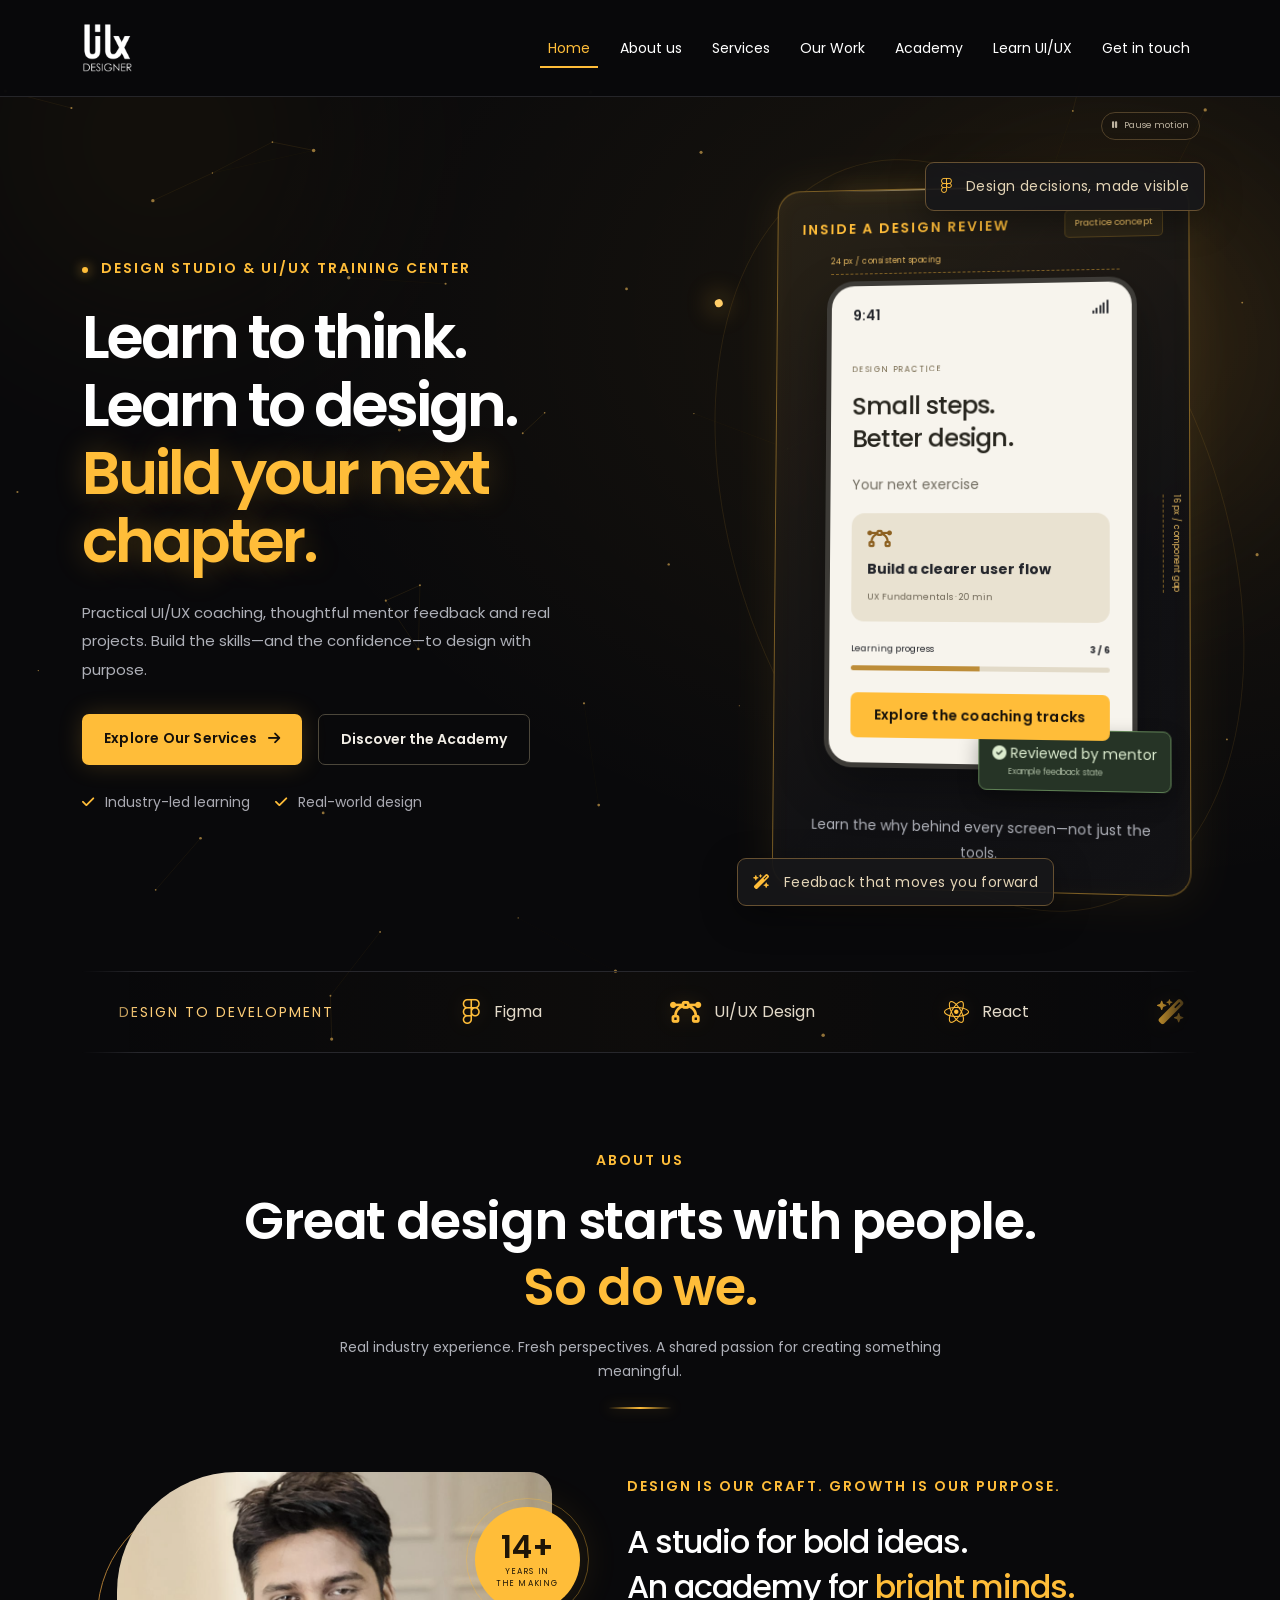
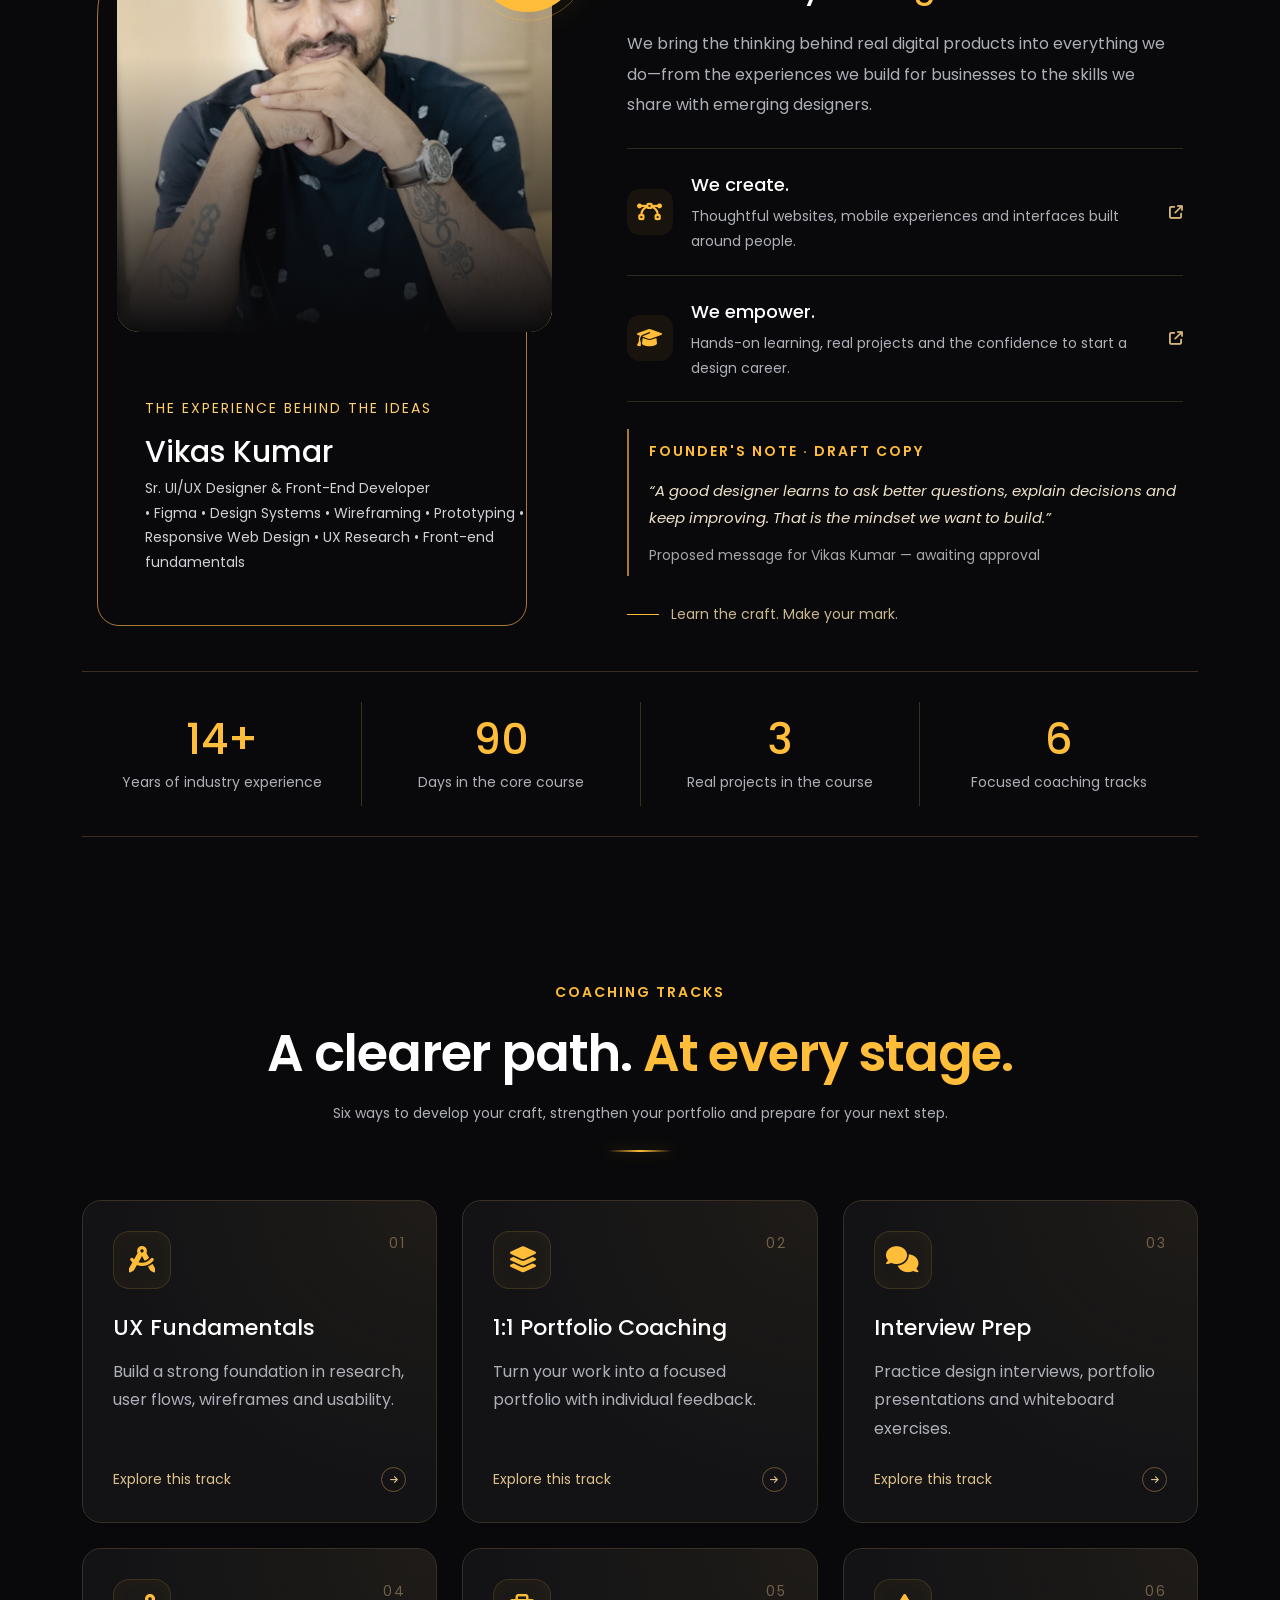
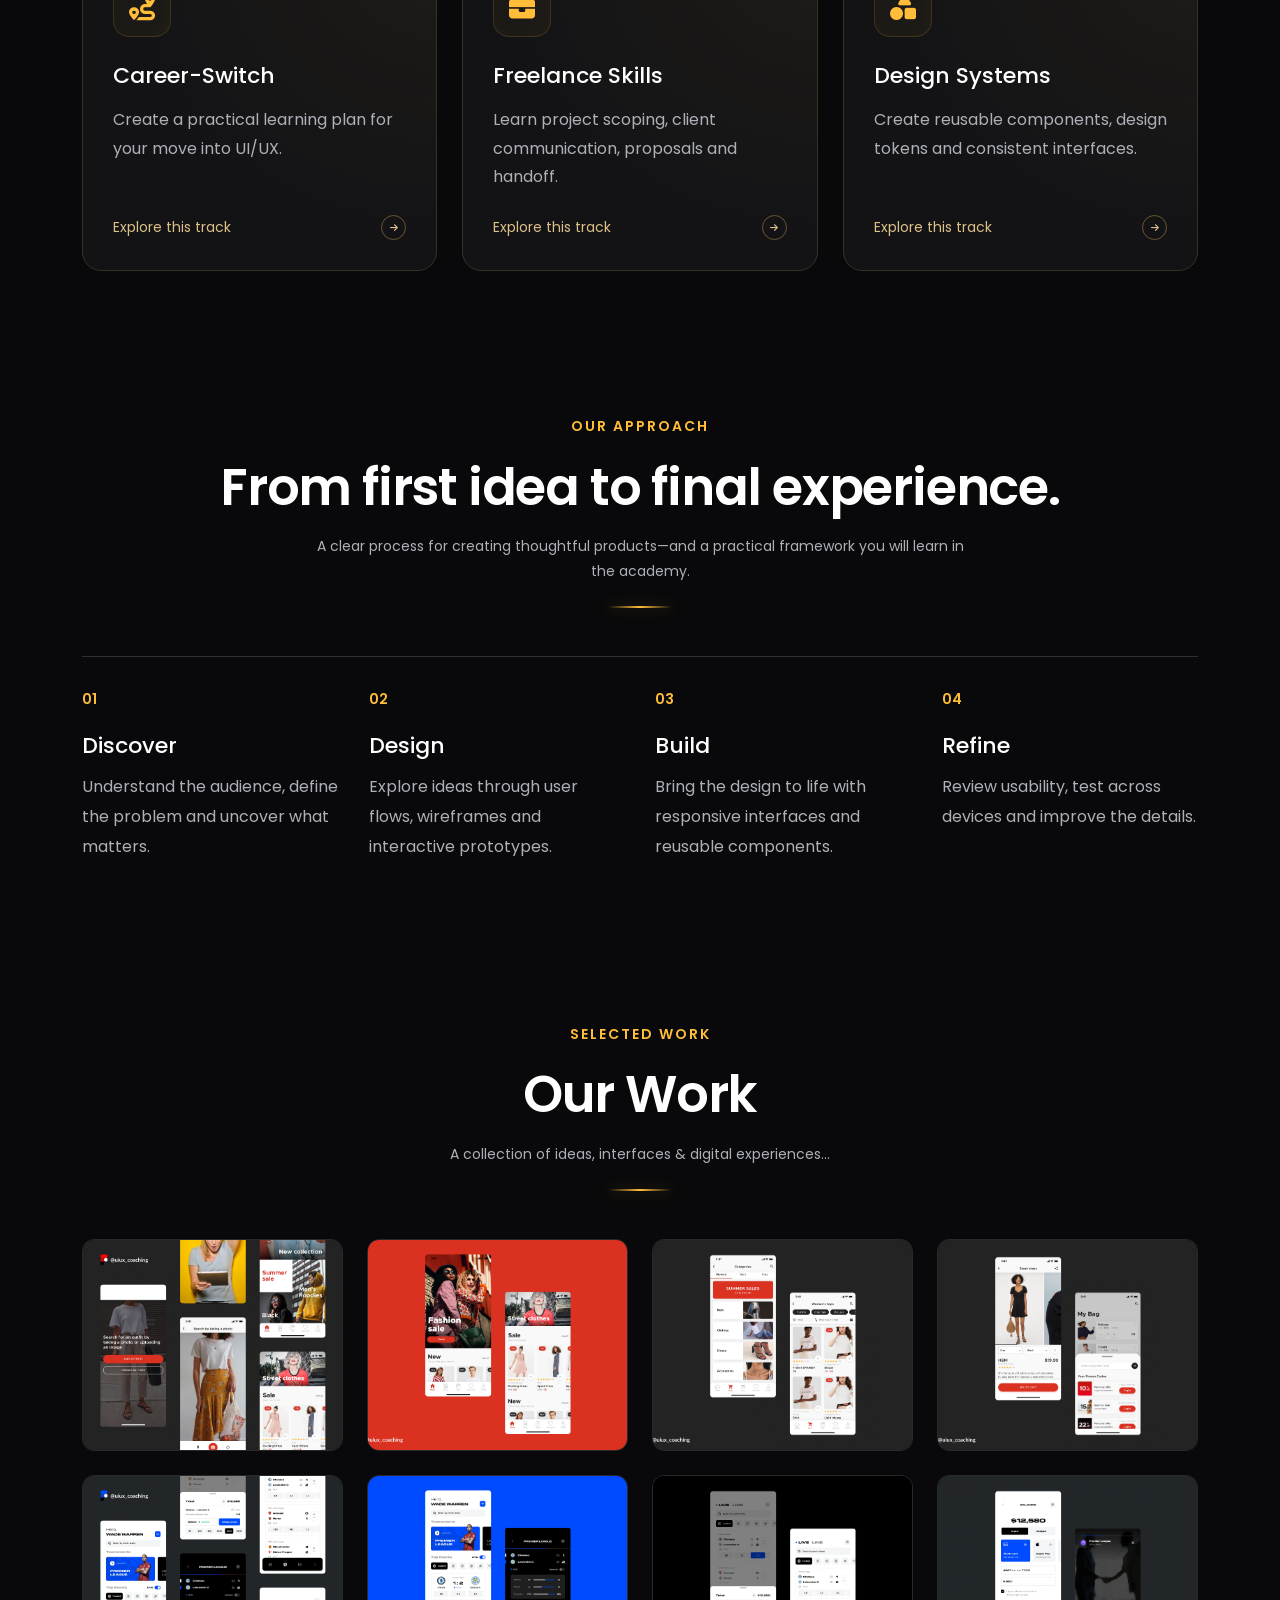
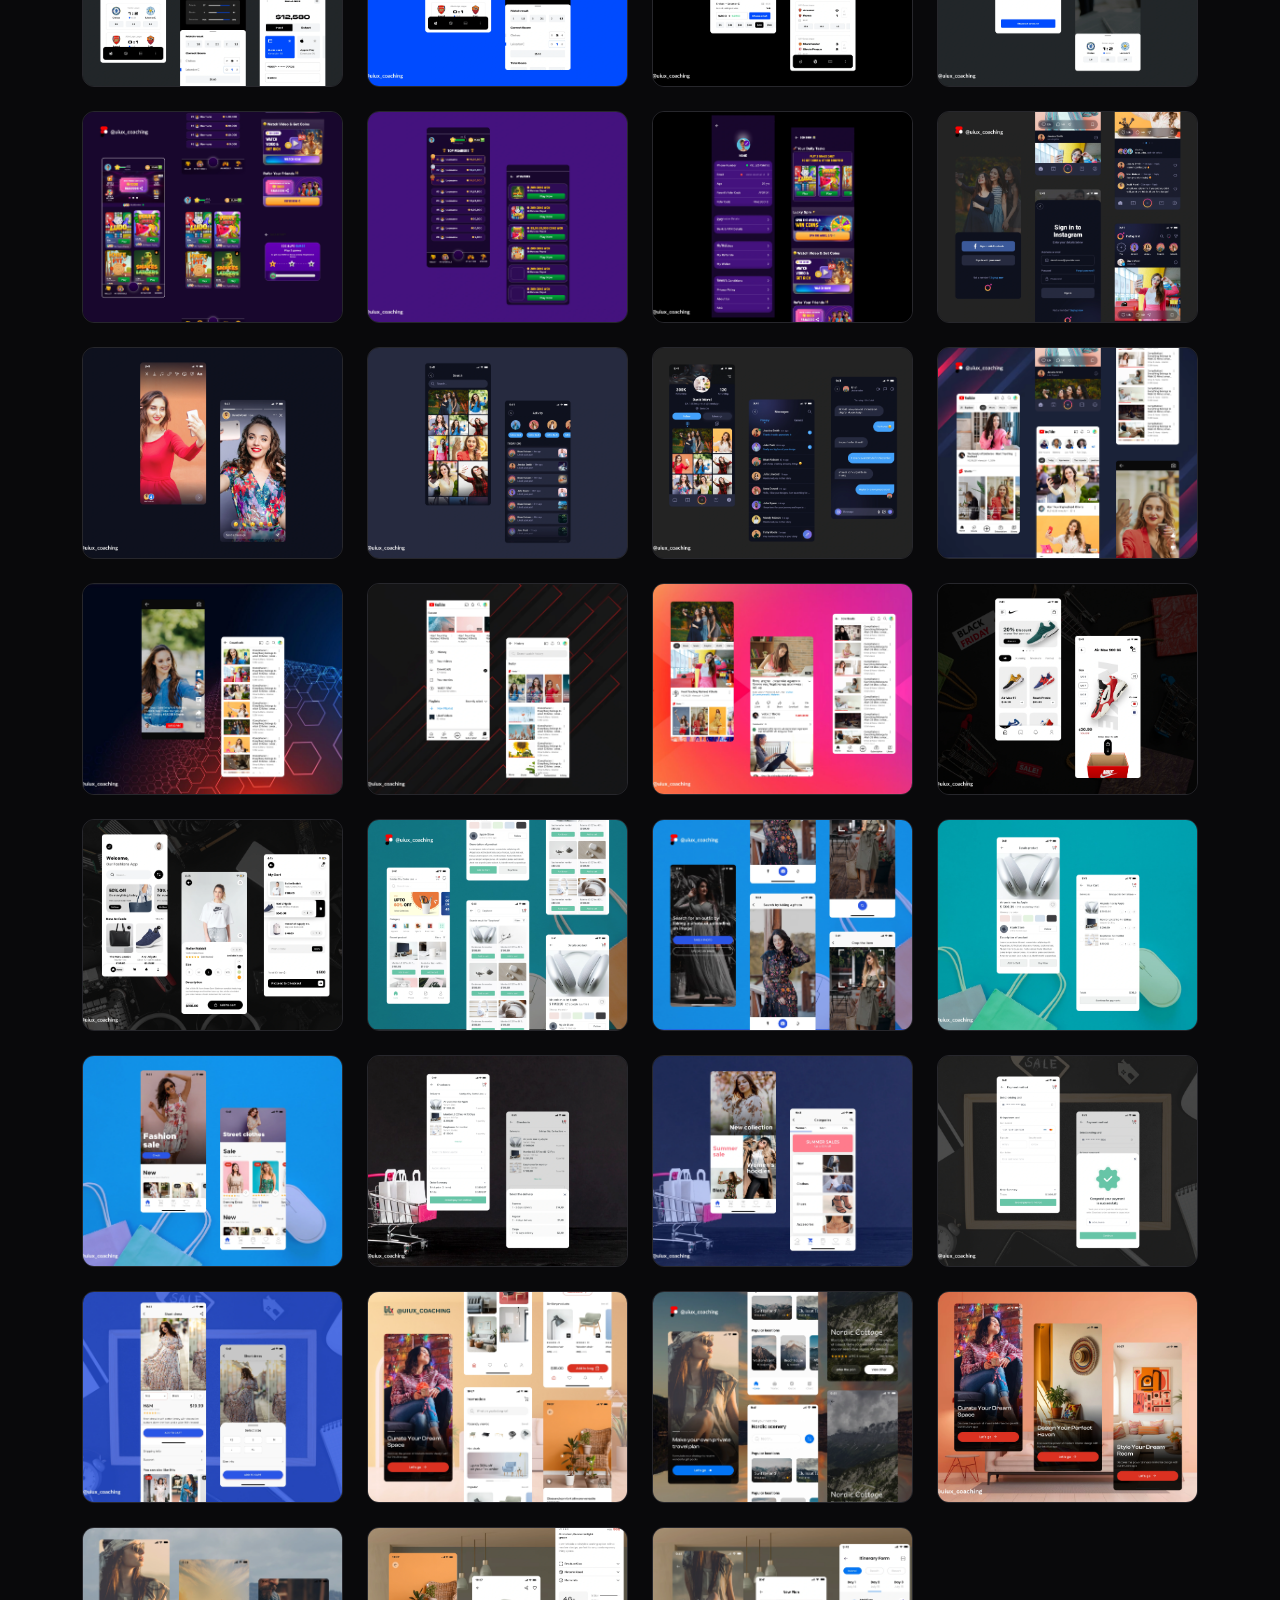
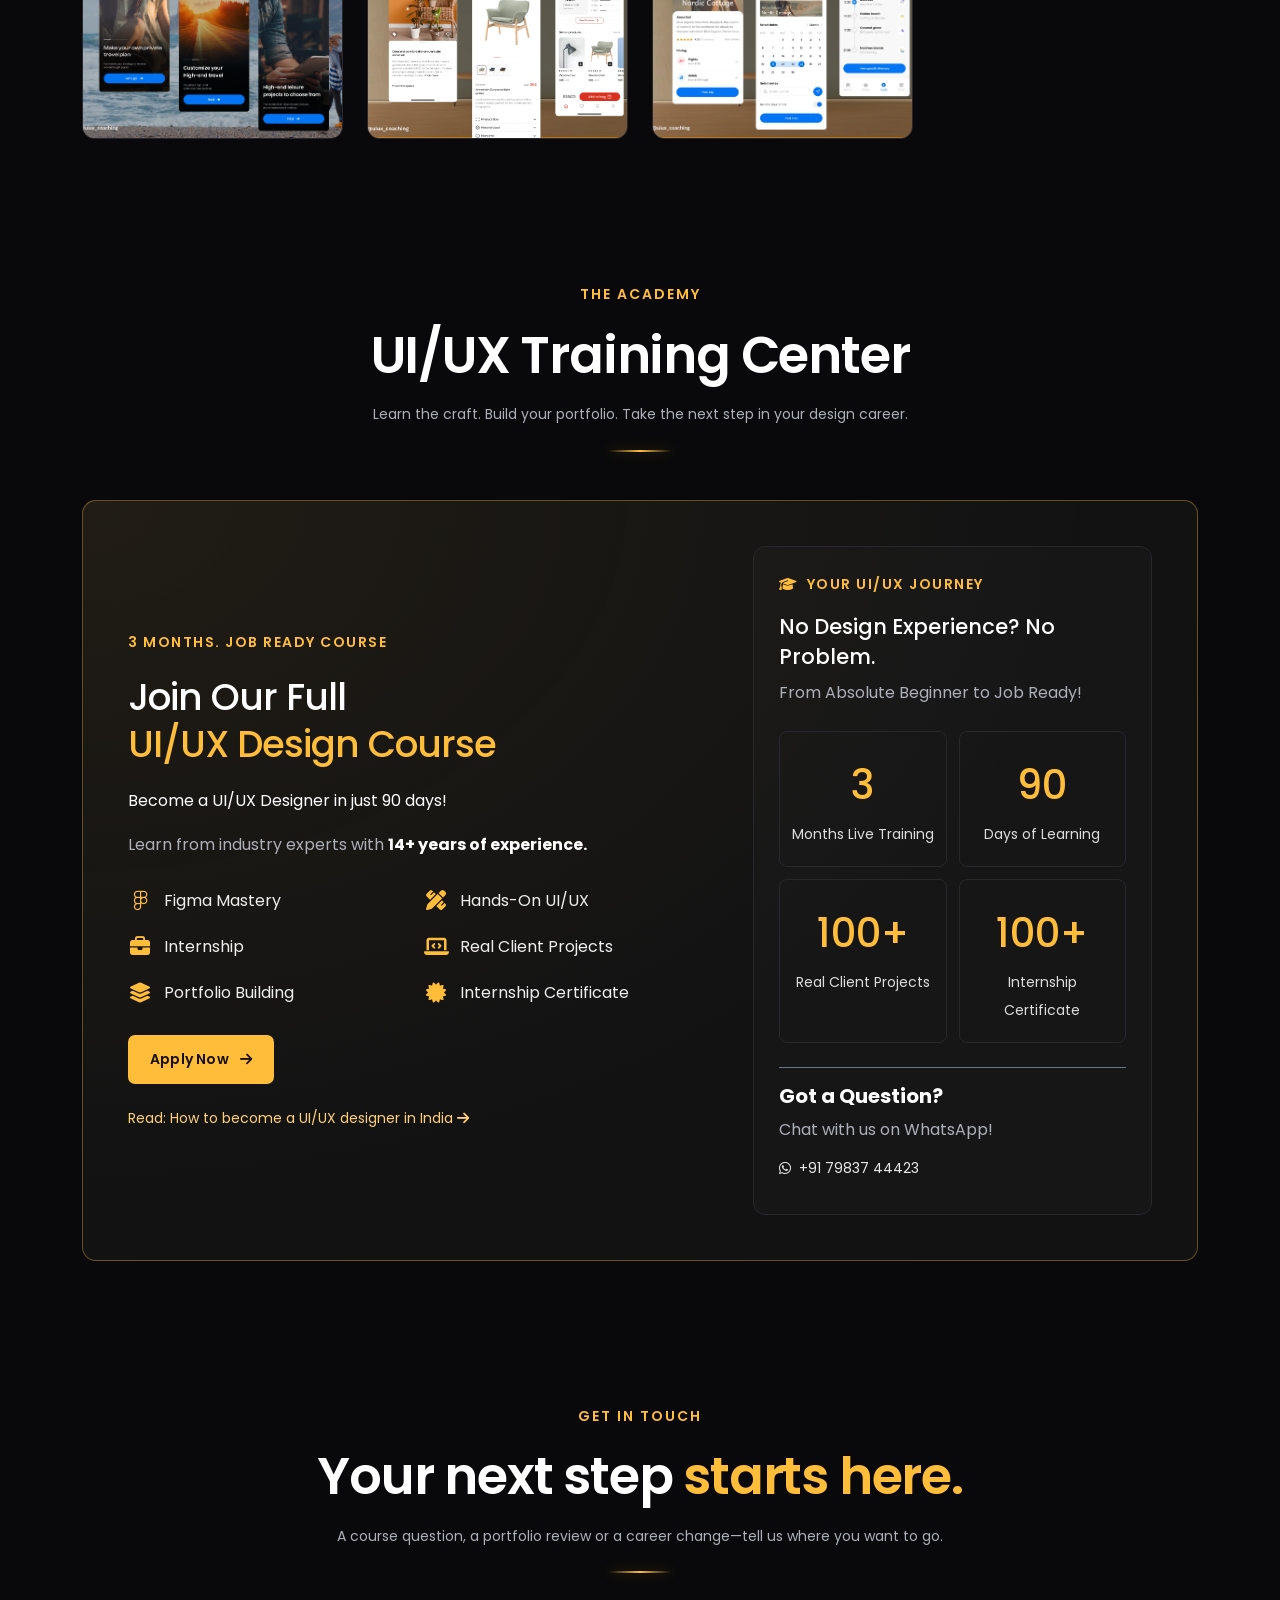
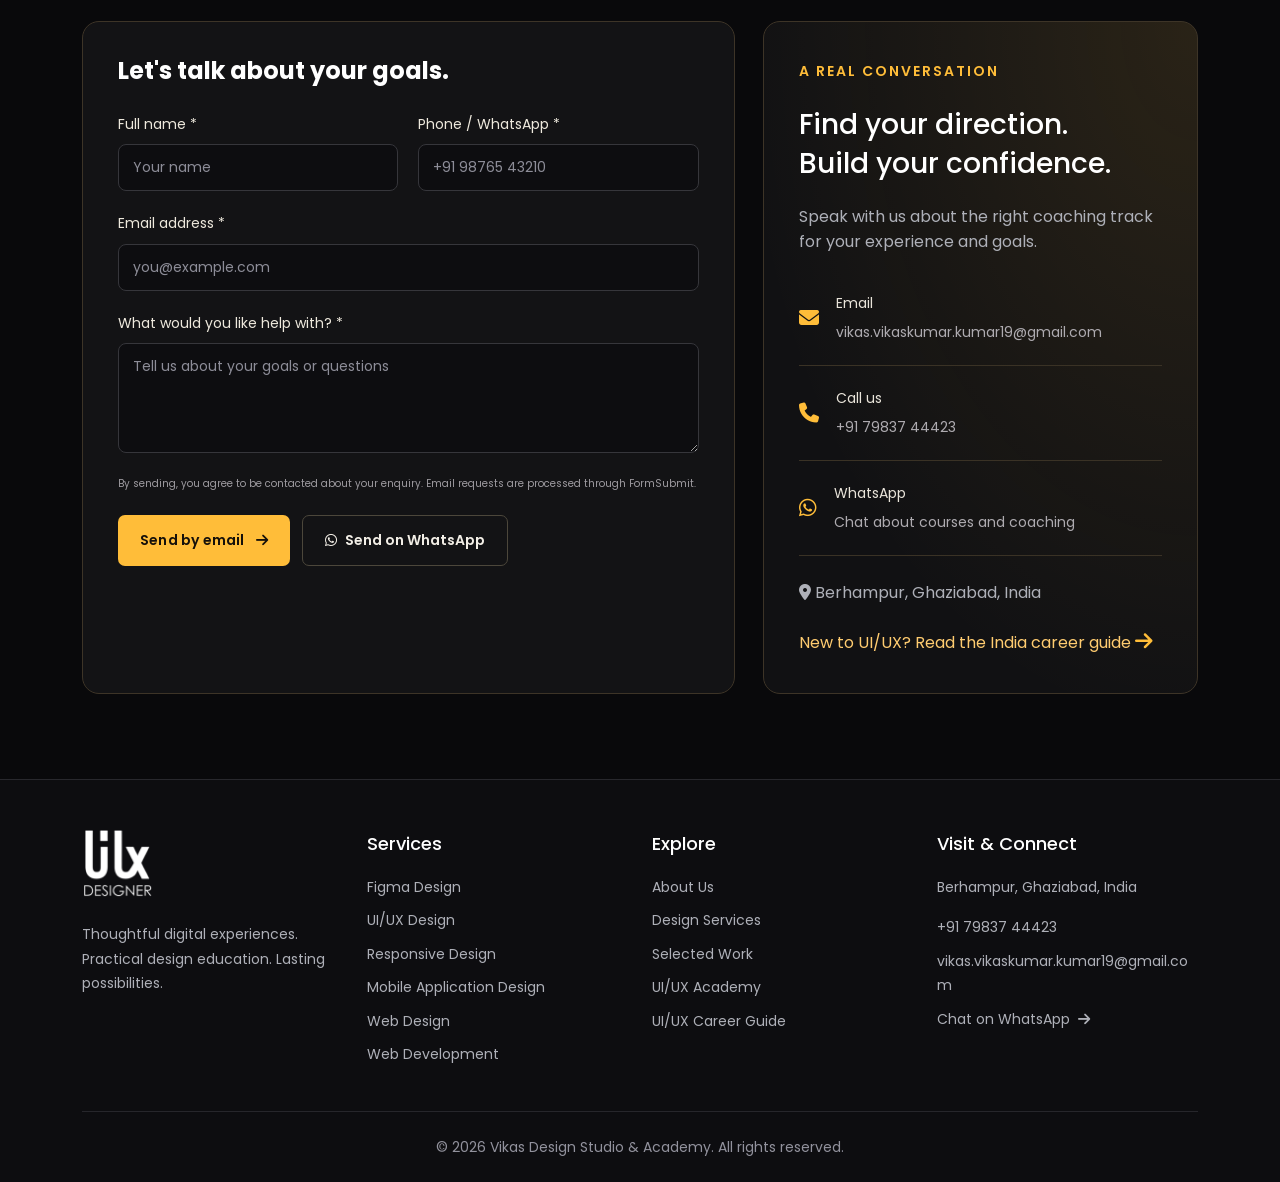
==== commit d32aa529: "Add files via upload" ====
--- a/index.html
+++ b/index.html
@@ -1326,7 +1326,8 @@
                     <li class="nav-item"><a class="nav-link" href="#services">Services</a></li>
                     <li class="nav-item"><a class="nav-link" href="#portfolio">Our Work</a></li>
                     <li class="nav-item"><a class="nav-link" href="#training">Academy</a></li>
-                    <li class="nav-item"><a class="nav-link" href="how-to-become-ui-ux-designer-in-india.html">Learn UI/UX</a></li>
+                    <li class="nav-item"><a class="nav-link" href="how-to-become-ui-ux-designer-in-india.html">Learn
+                            UI/UX</a></li>
                     <!-- <li class="nav-item"><a class="nav-link" href="#students">Students</a></li> -->
                     <li class="nav-item"><a class="nav-link" href="#contact">Get in touch</a></li>
                 </ul>
@@ -2004,7 +2005,7 @@
             </div>
         </section>
 
-       
+
 
         <section id="gallery" class="container py-5 d-none">
             <div class="section-title"><span>STUDENT PROJECT GALLERY</span>
@@ -2212,7 +2213,7 @@
         </section>
 
 
-         <div class="modal fade" id="trainingModal" tabindex="-1" aria-labelledby="trainingModalTitle"
+        <div class="modal fade" id="trainingModal" tabindex="-1" aria-labelledby="trainingModalTitle"
             aria-hidden="true">
             <div class="modal-dialog modal-dialog-centered modal-dialog-scrollable">
                 <div class="modal-content">
@@ -2263,13 +2264,15 @@
                             </div>
                             <p class="small">By submitting, you agree to be contacted about this course. Your details
                                 will be sent securely through FormSubmit.</p>
-                            
-                            <div class="enquiry-actions mt-3">                                
+
+                            <div class="enquiry-actions mt-3">
                                 <!-- <button type="button" class="btn btn-outline-gold whatsapp-submit">Continue on WhatsApp</button> -->
-                                <button type="submit" class="btn btn-custom">Submit Application <i class="fas fa-arrow-right ms-2" aria-hidden="true"></i></button>
+                                <button type="submit" class="btn btn-custom">Submit Application <i
+                                        class="fas fa-arrow-right ms-2" aria-hidden="true"></i></button>
                             </div>
                             <p class="form-status" role="status" aria-live="polite"></p>
-                            <a class="whatsapp-ready" target="_blank" rel="noopener noreferrer" hidden>Continue to WhatsApp</a>
+                            <a class="whatsapp-ready" target="_blank" rel="noopener noreferrer" hidden>Continue to
+                                WhatsApp</a>
                         </form>
                     </div>
                 </div>
@@ -2321,7 +2324,8 @@
                             class="fas fa-arrow-right ms-1" aria-hidden="true"></i></a>
                 </div>
             </div>
-            <div class="footer-bottom"><span>&copy; 2026 Vikas Design Studio &amp; Academy. All rights reserved.</span> </div>
+            <div class="footer-bottom"><span>&copy; 2026 Vikas Design Studio &amp; Academy. All rights reserved.</span>
+            </div>
         </div>
     </footer>
 
@@ -2358,6 +2362,16 @@
         });
     </script>
 
+    <!-- Google tag (gtag.js) -->
+    <script async src="https://www.googletagmanager.com/gtag/js?id=G-GWWVEJ8Q53"></script>
+    <script>
+        window.dataLayer = window.dataLayer || [];
+        function gtag() { dataLayer.push(arguments); }
+        gtag('js', new Date());
+
+        gtag('config', 'G-GWWVEJ8Q53');
+    </script>
+
 
 </body>
 
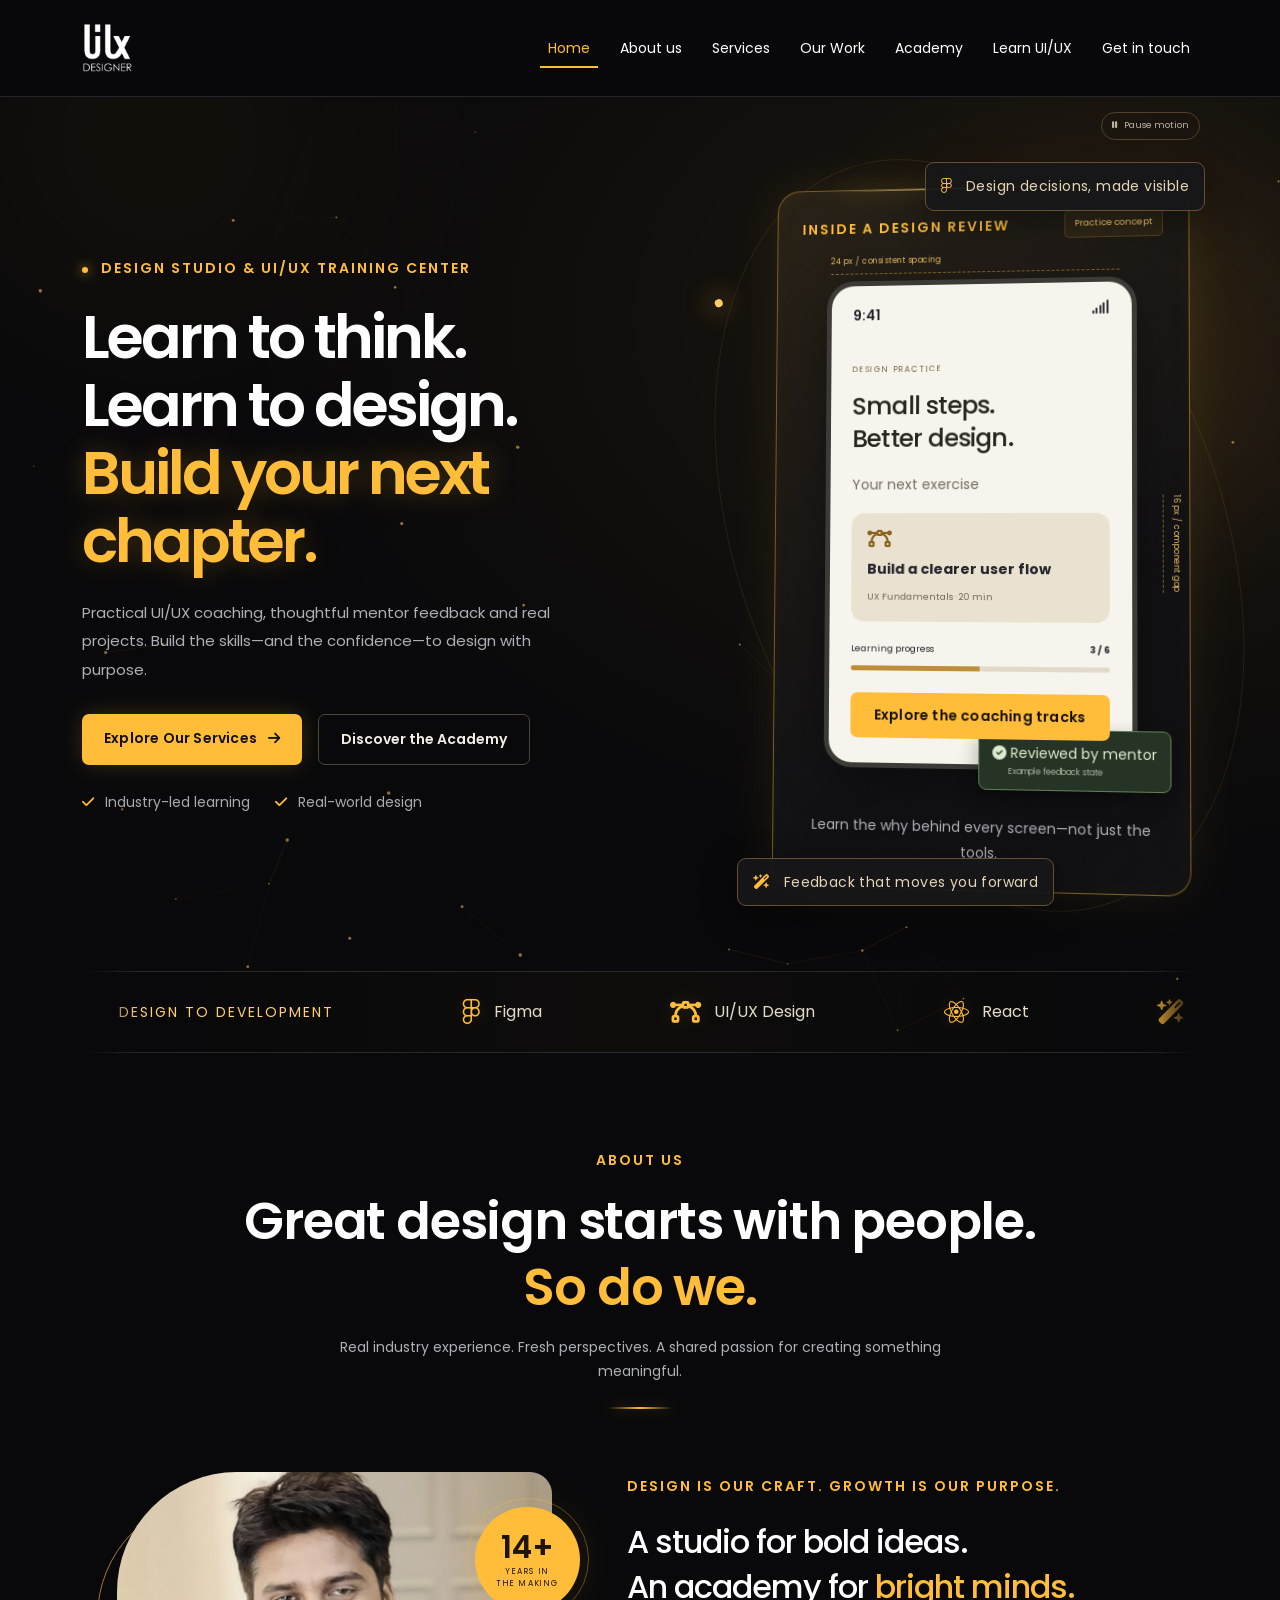
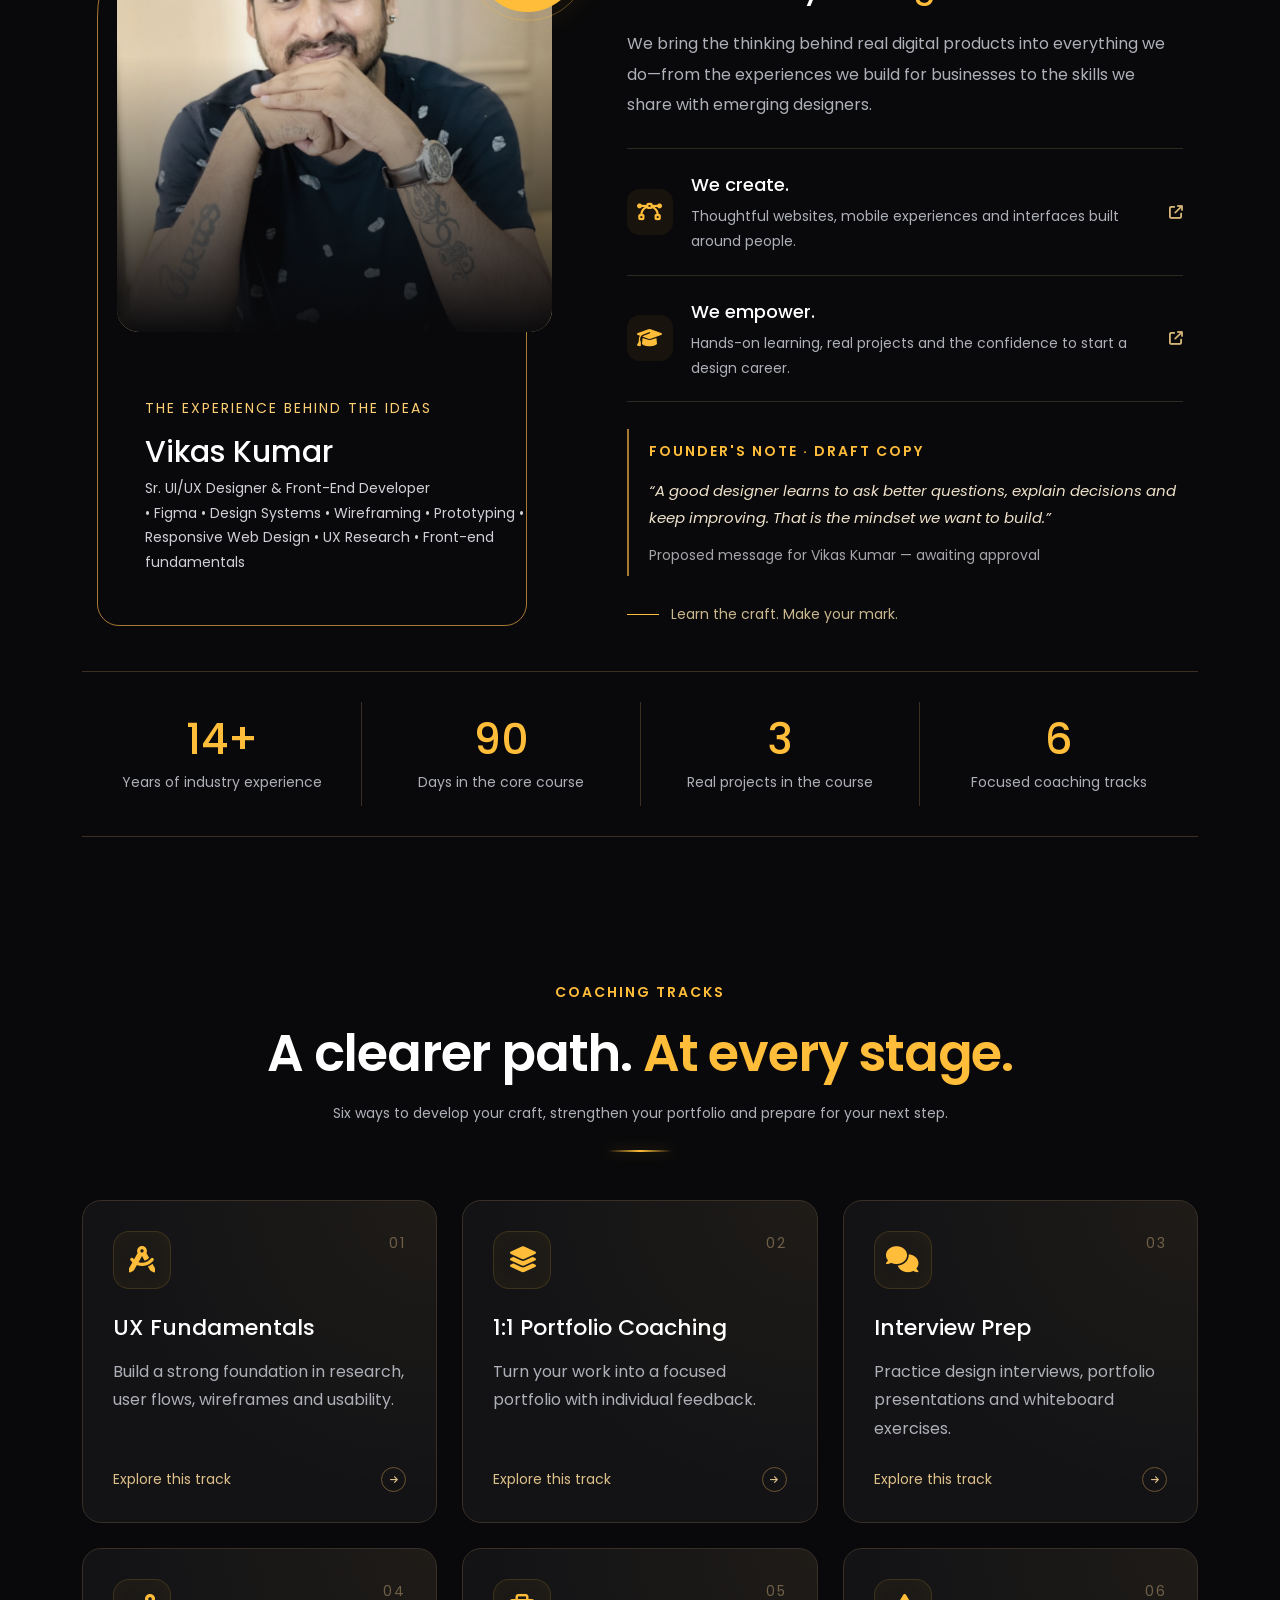
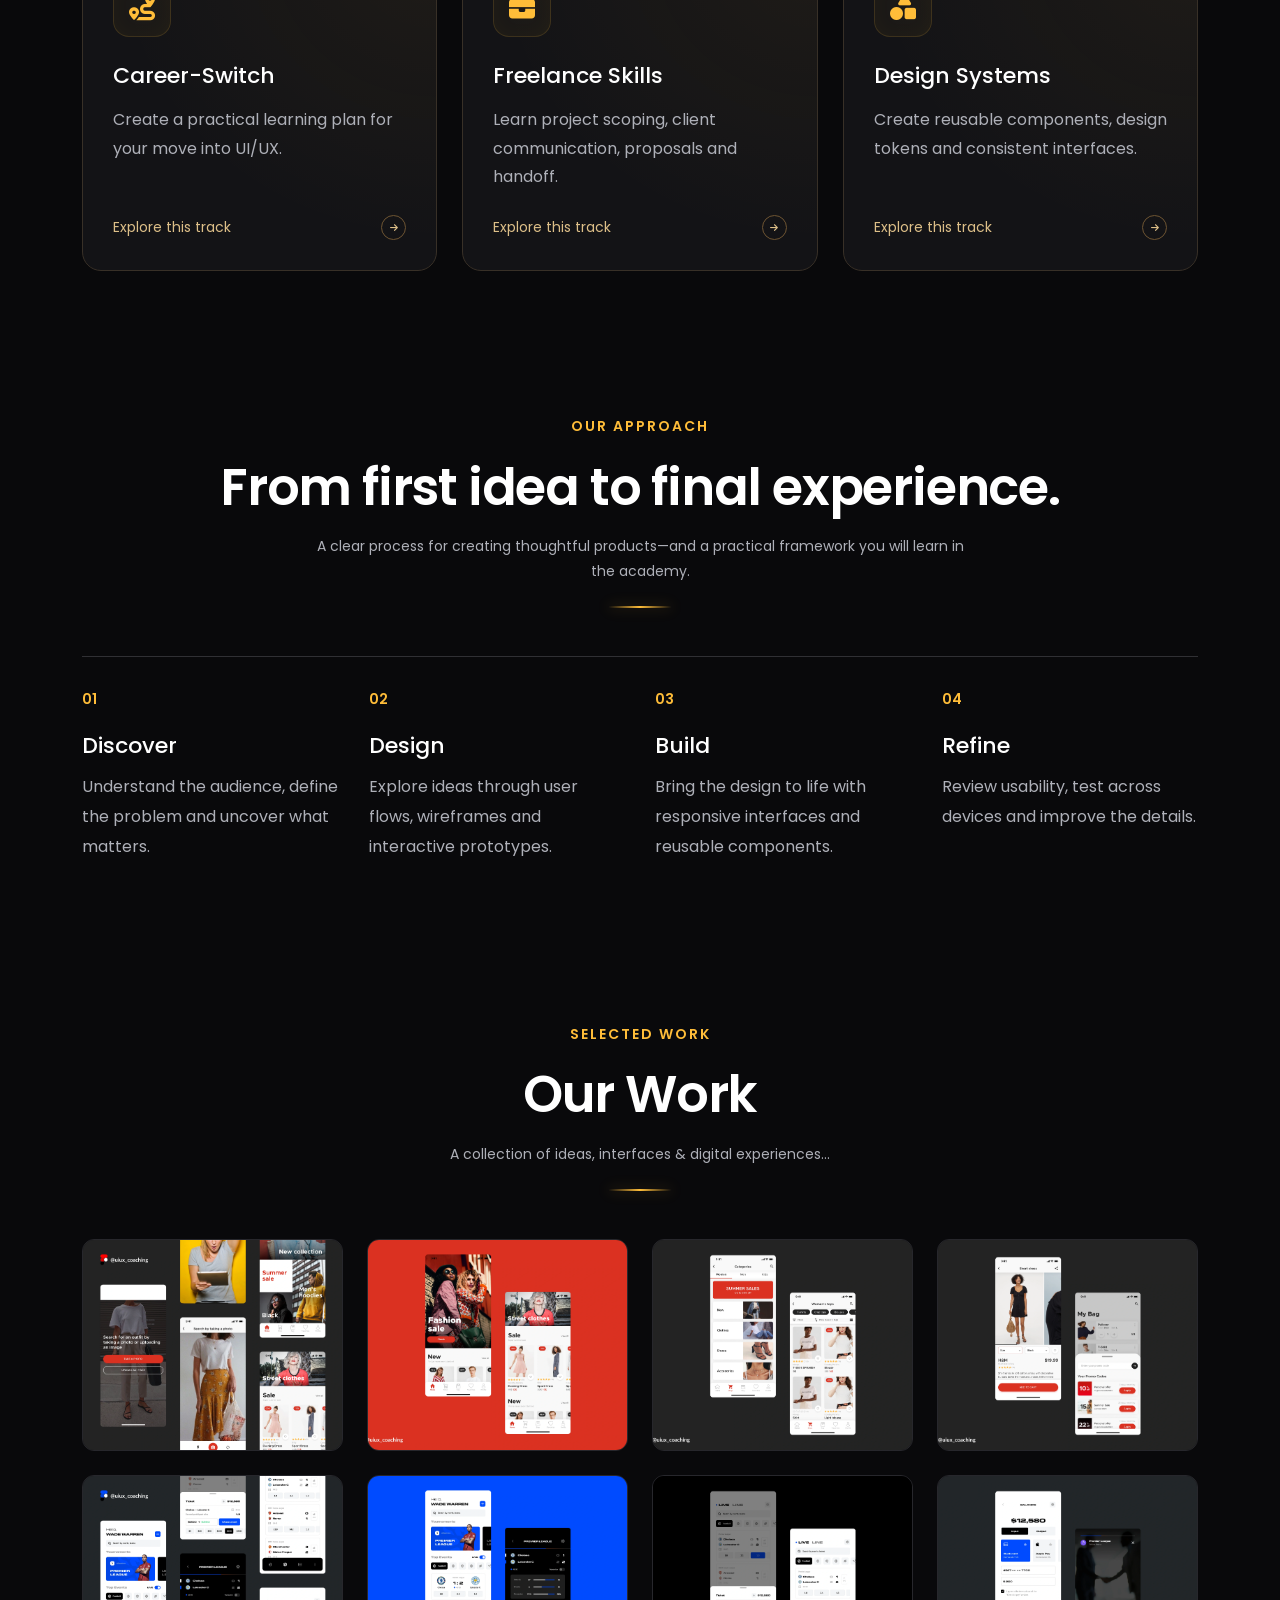
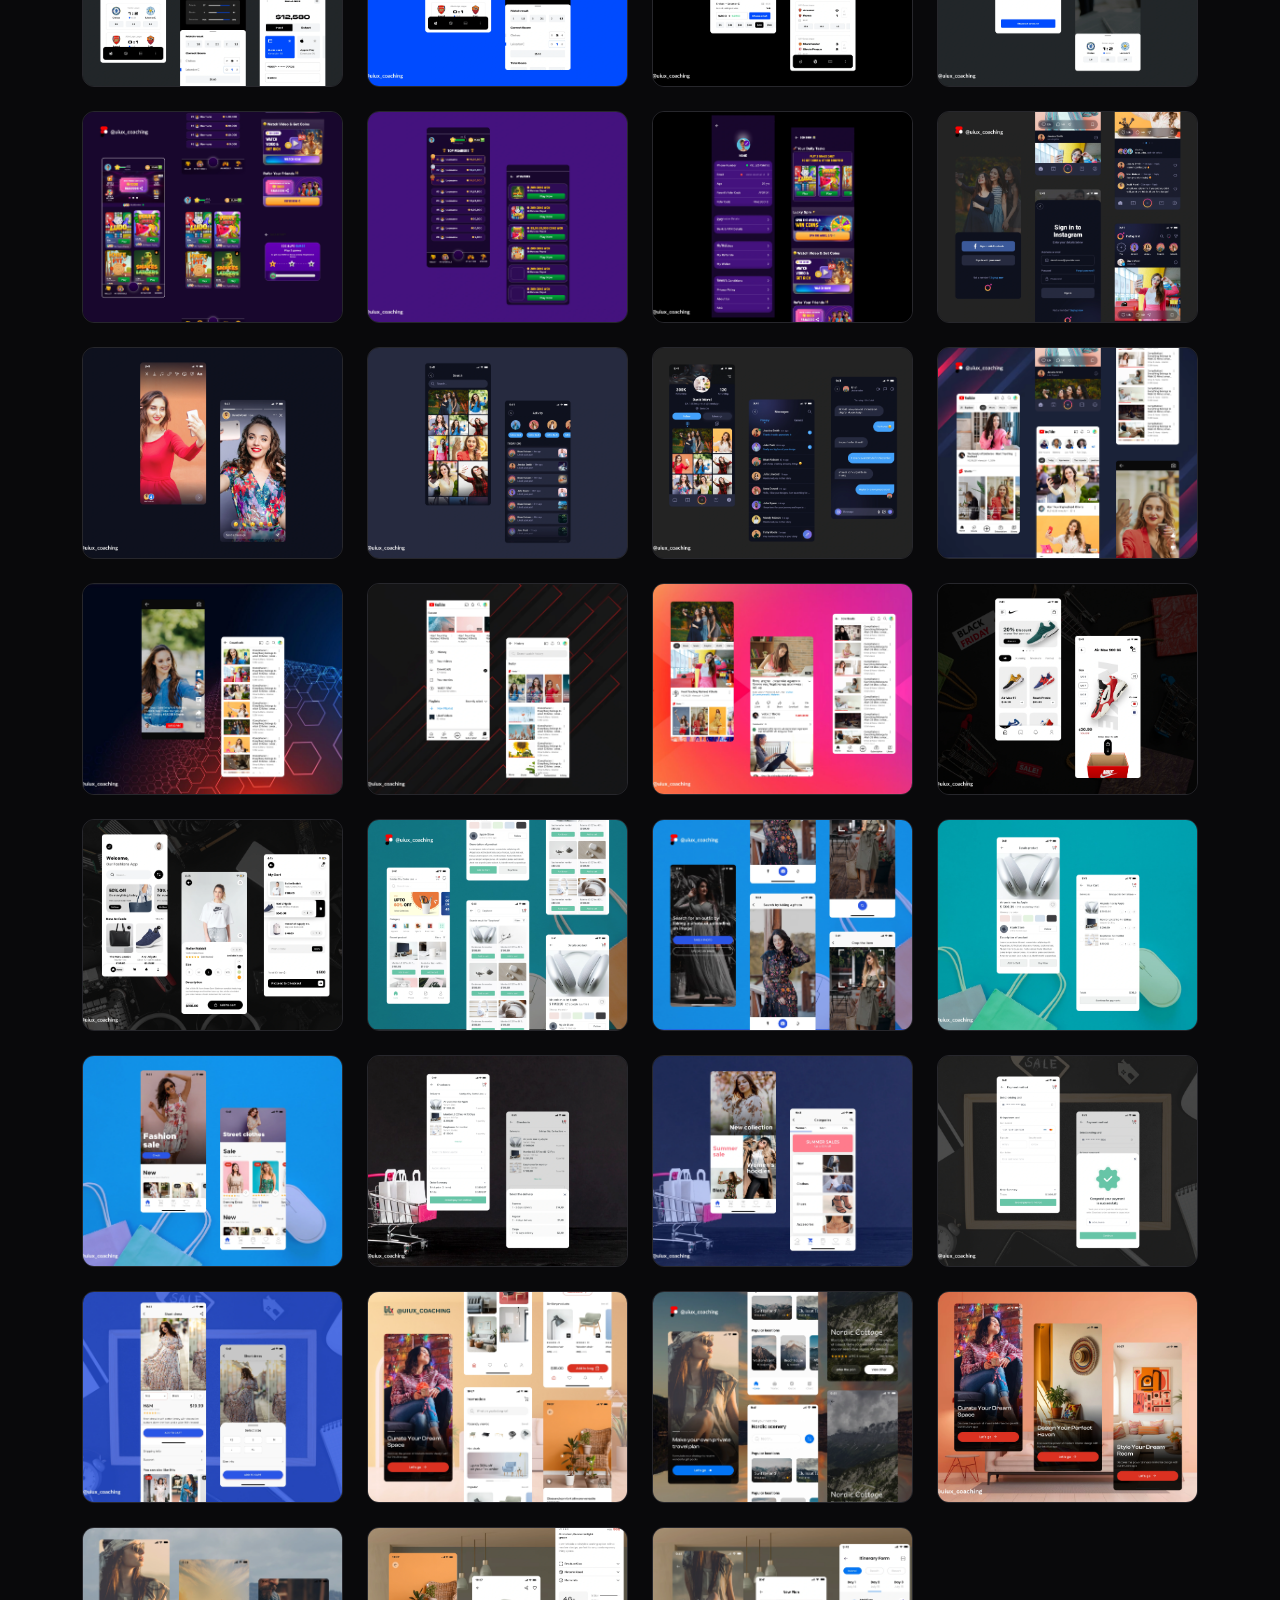
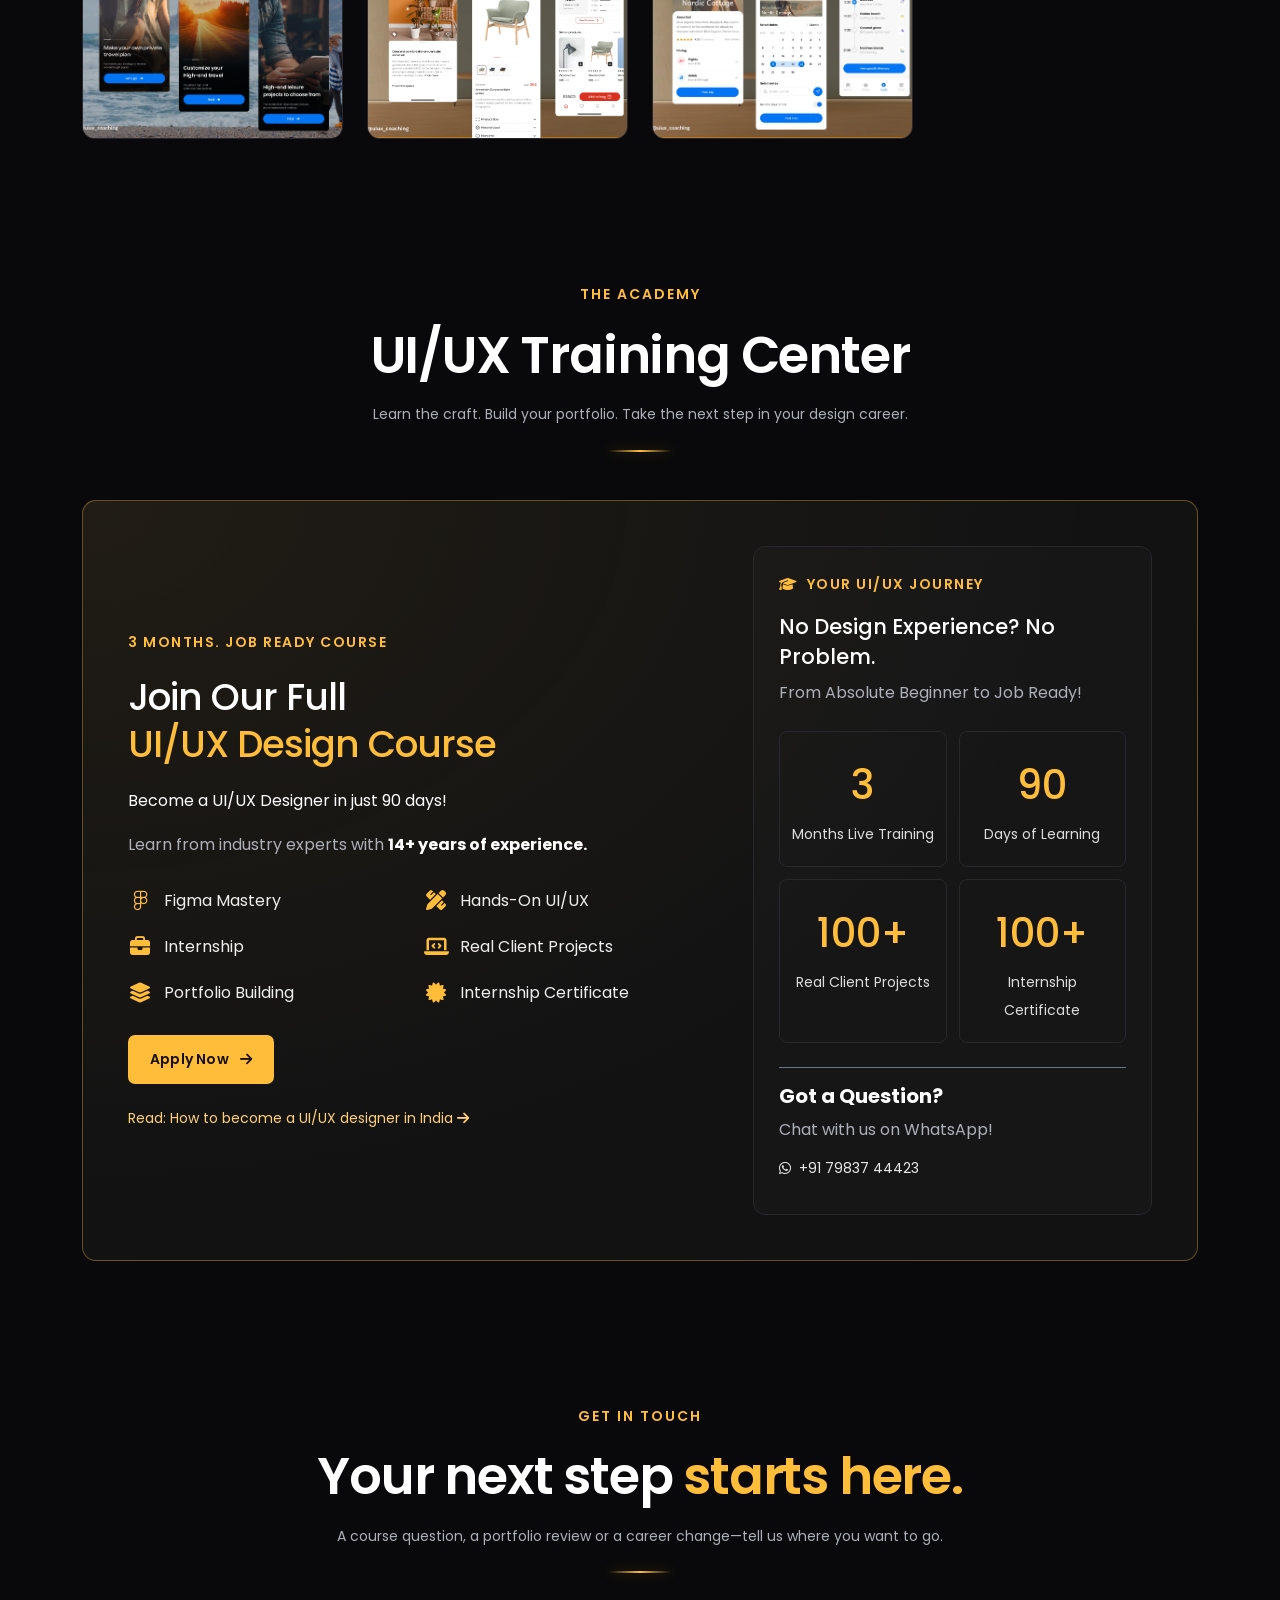
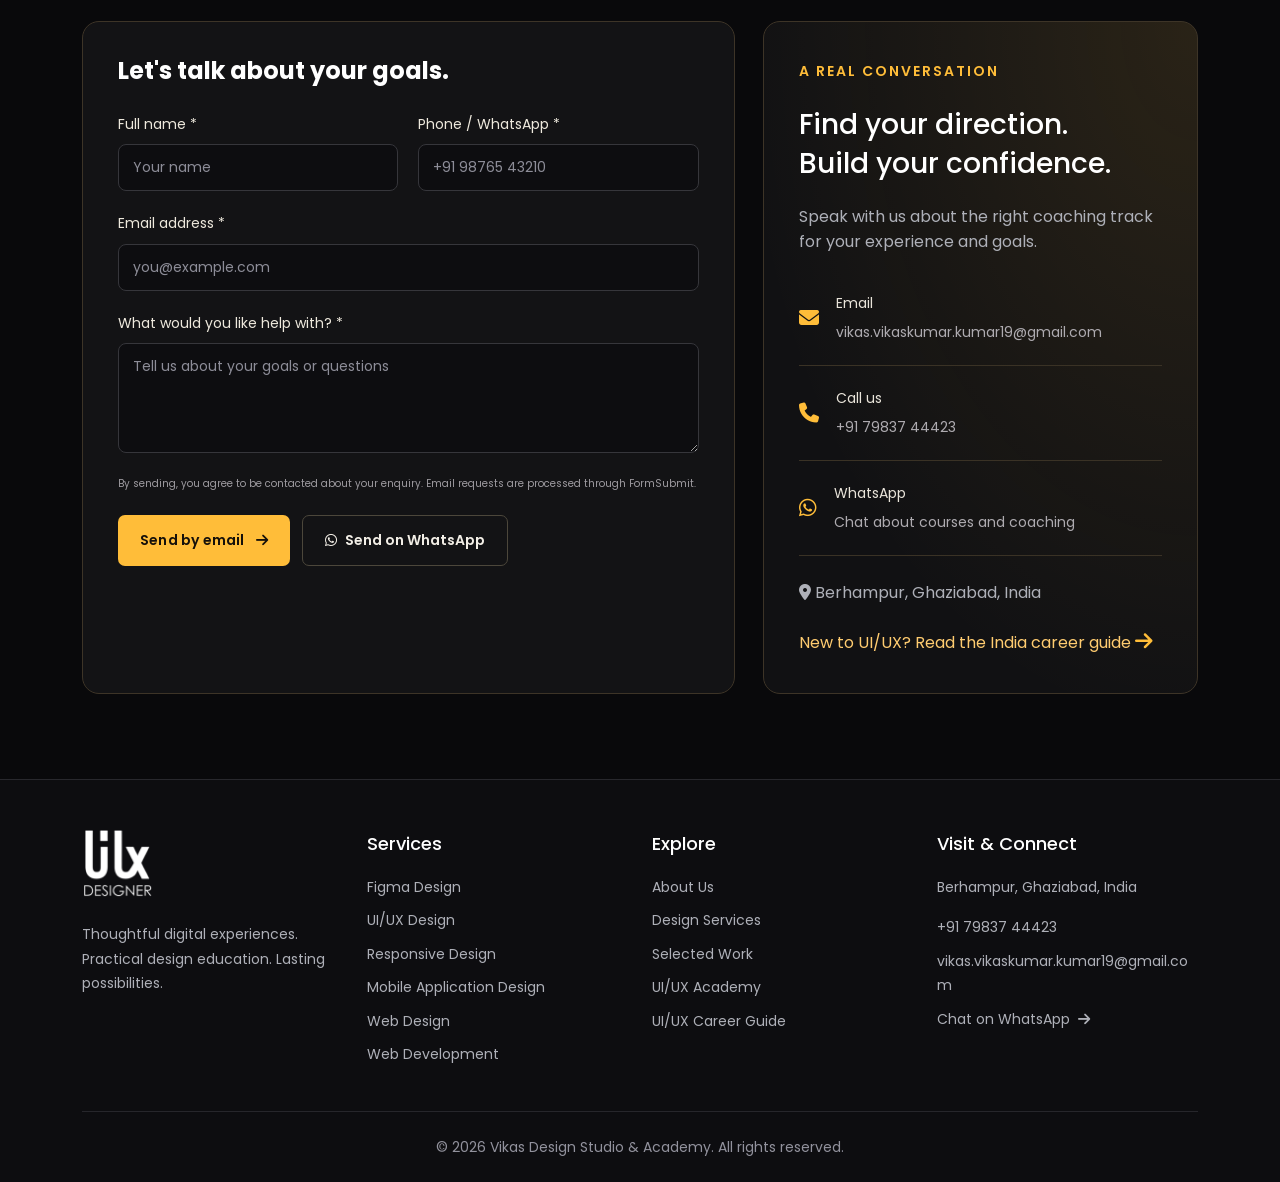
==== commit 1f33c2ca: "Add files via upload" ====
--- a/index.html
+++ b/index.html
@@ -40,8 +40,8 @@
     <script async src="https://pagead2.googlesyndication.com/pagead/js/adsbygoogle.js?client=ca-pub-6926392316665978"
         crossorigin="anonymous"></script>
 
-    <script async custom-element="amp-auto-ads" src="https://cdn.ampproject.org/v0/amp-auto-ads-0.1.js">
-    </script>
+    <!-- <script async custom-element="amp-auto-ads" src="https://cdn.ampproject.org/v0/amp-auto-ads-0.1.js">
+    </script> -->
 
     <script type="application/ld+json">
 {
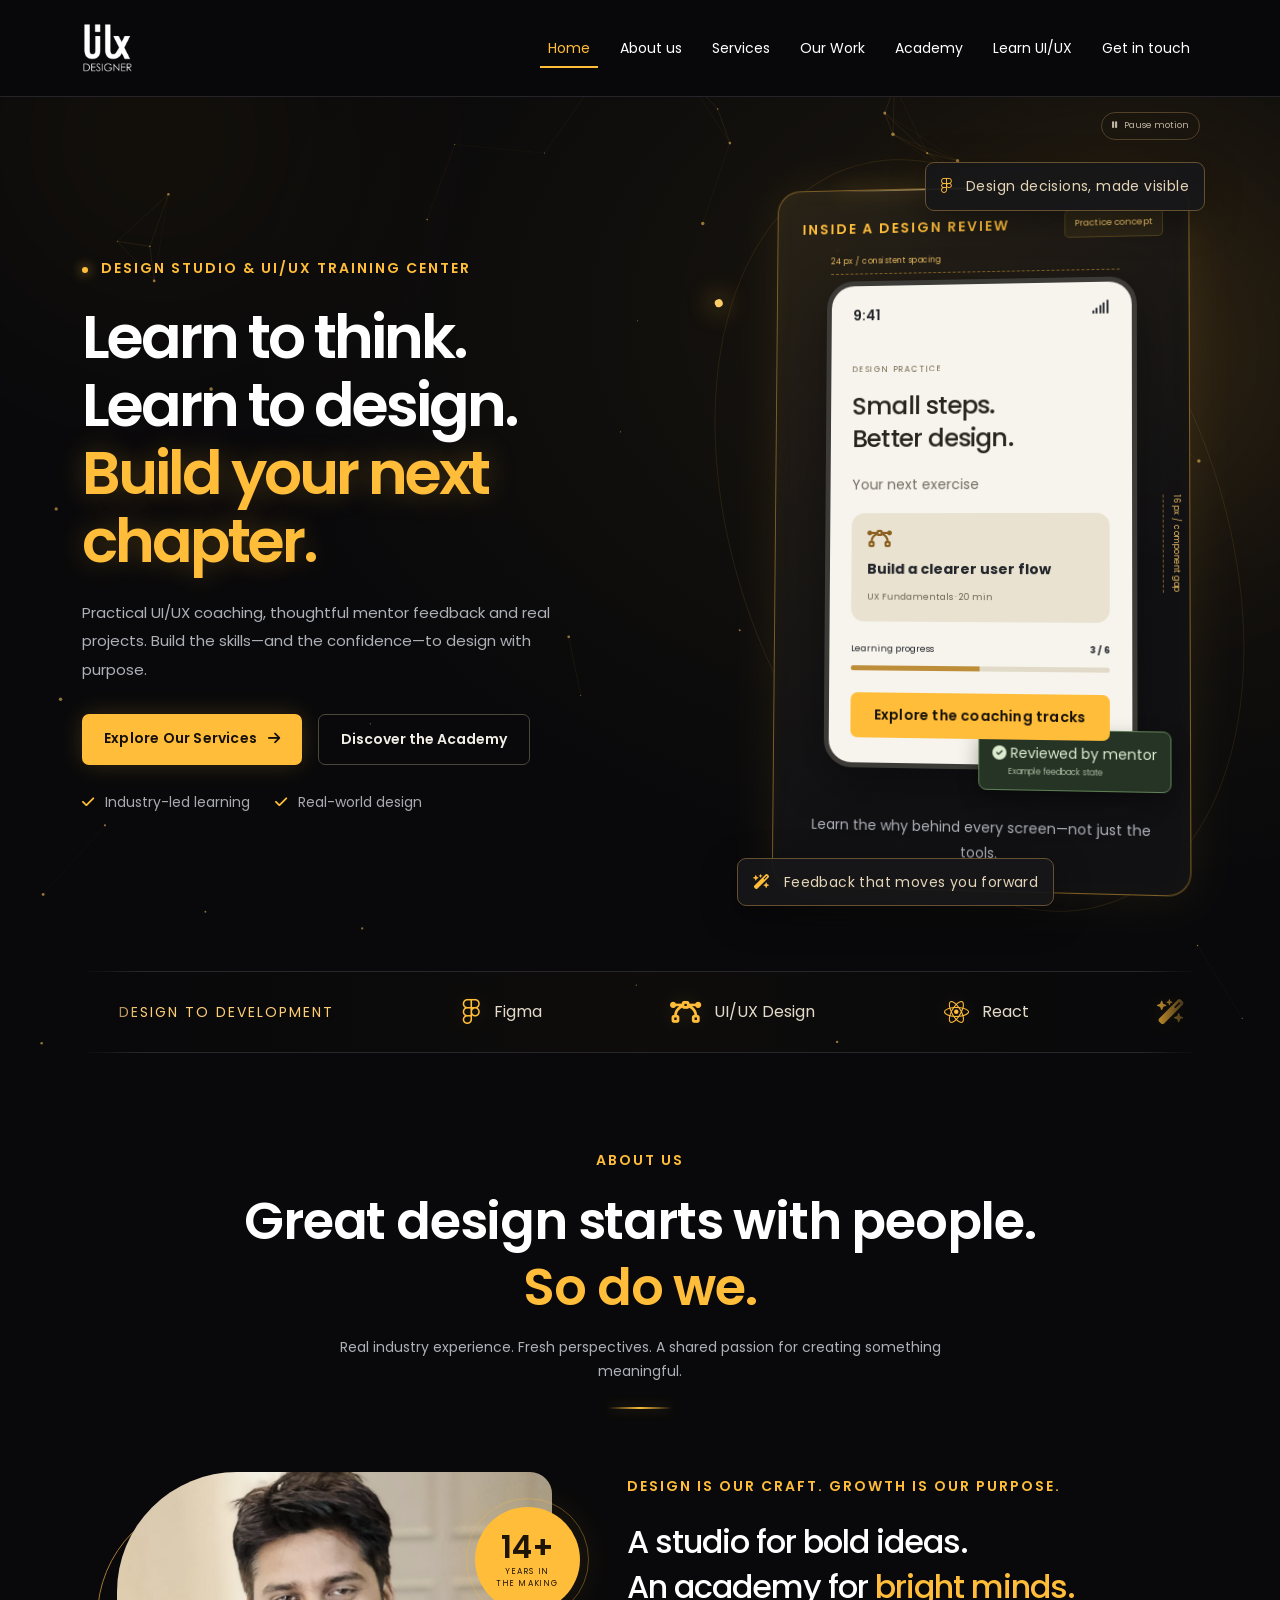
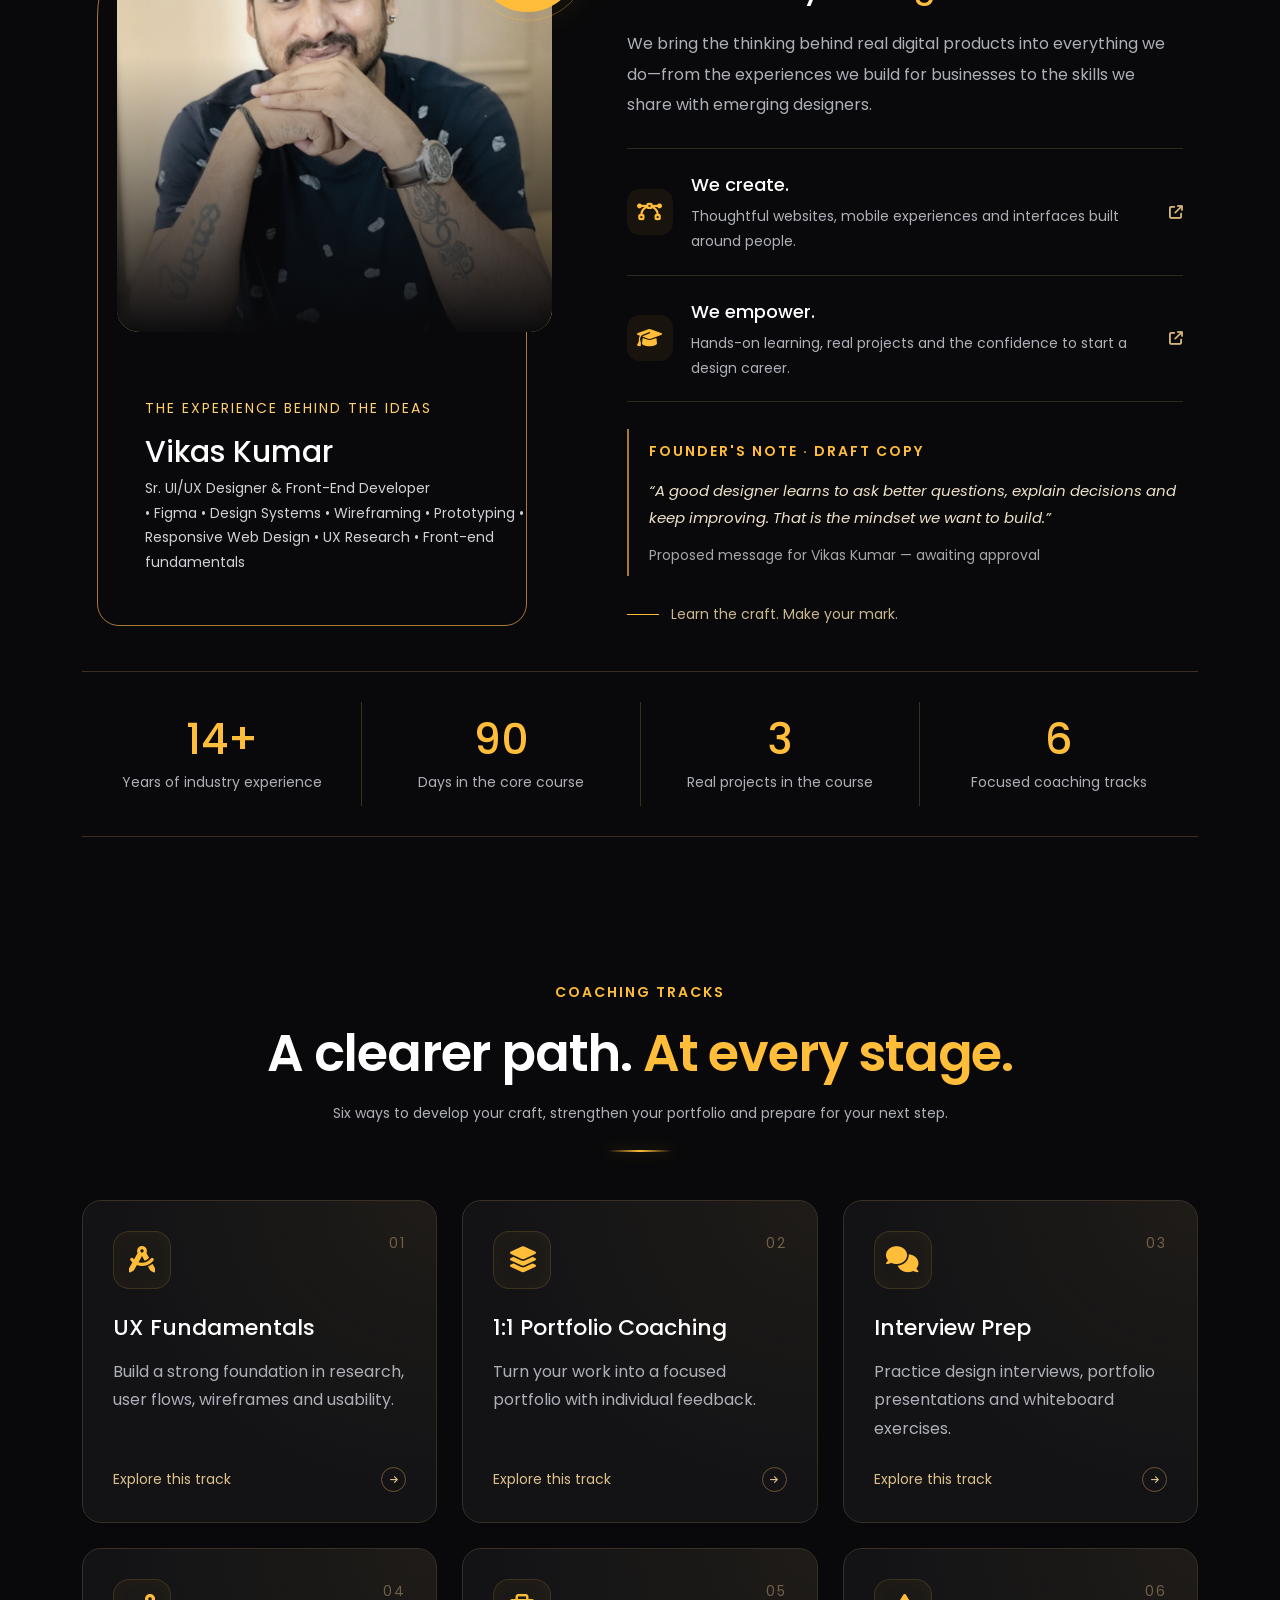
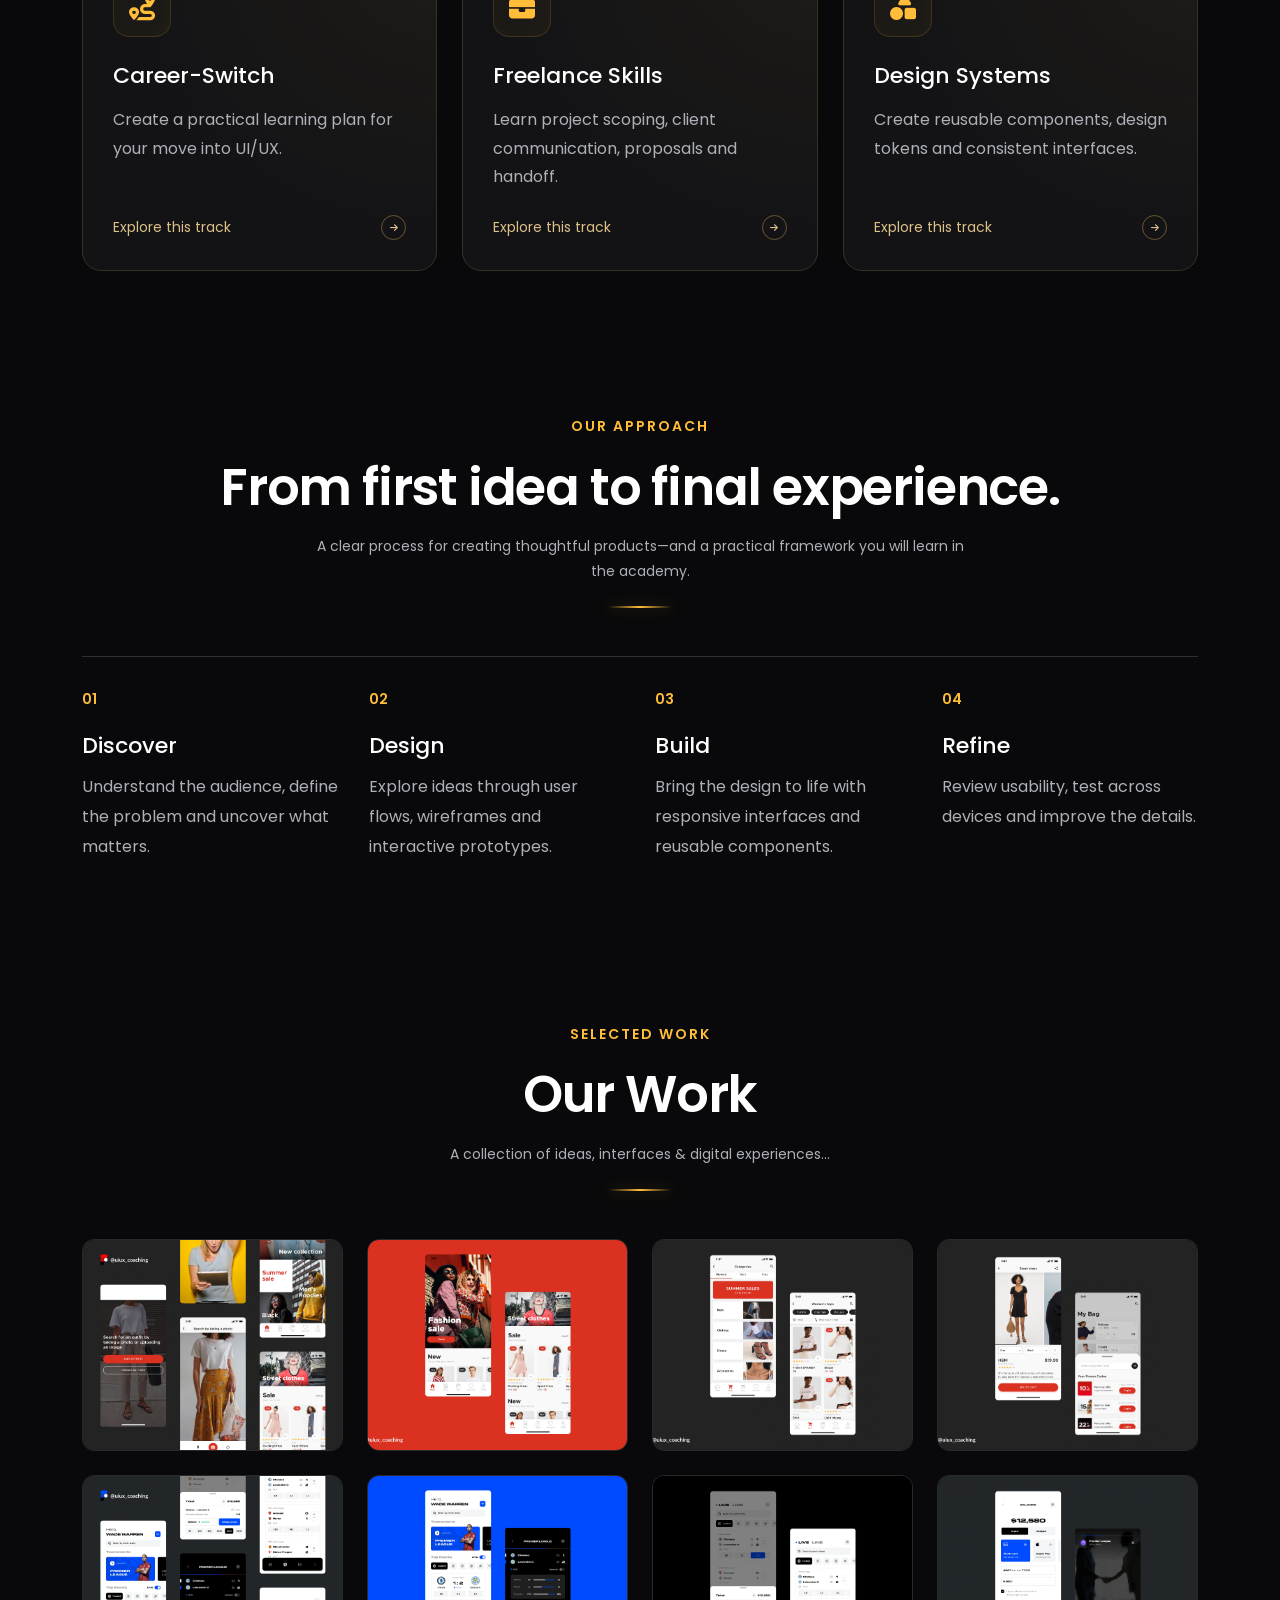
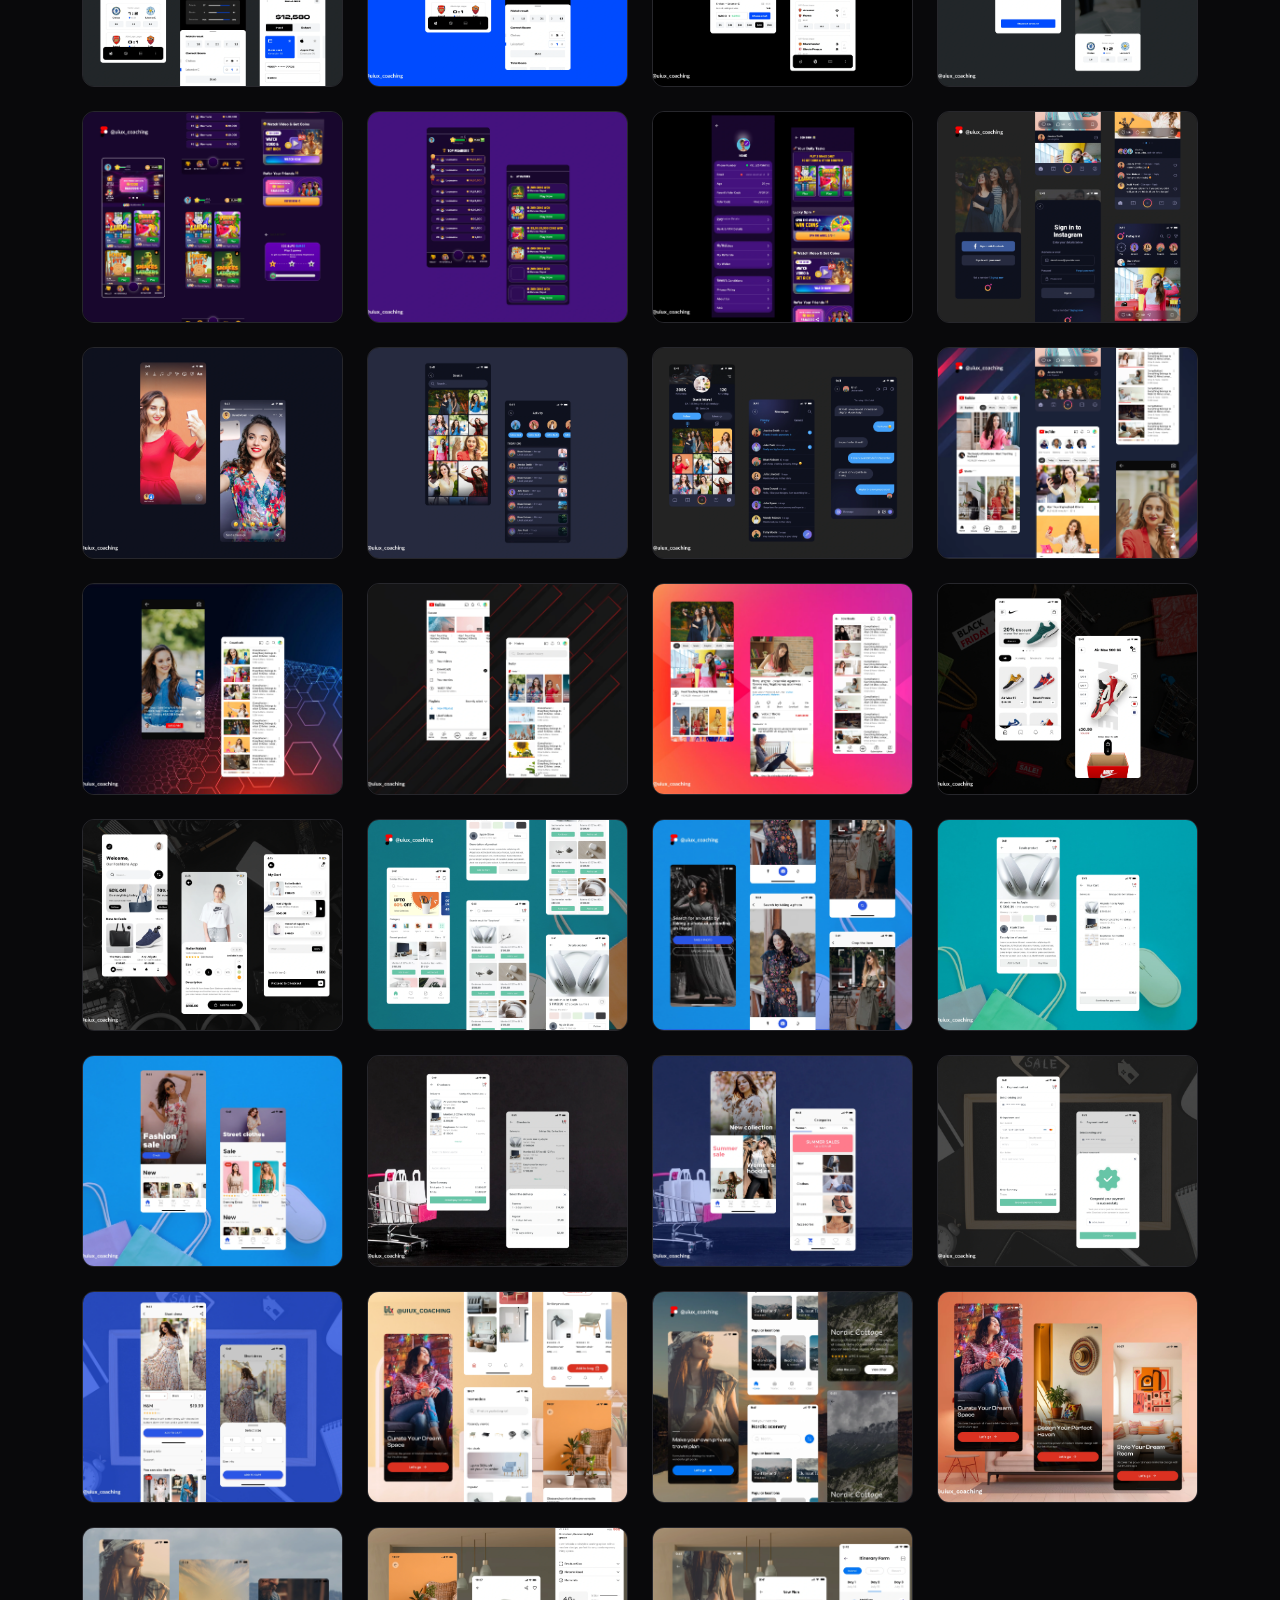
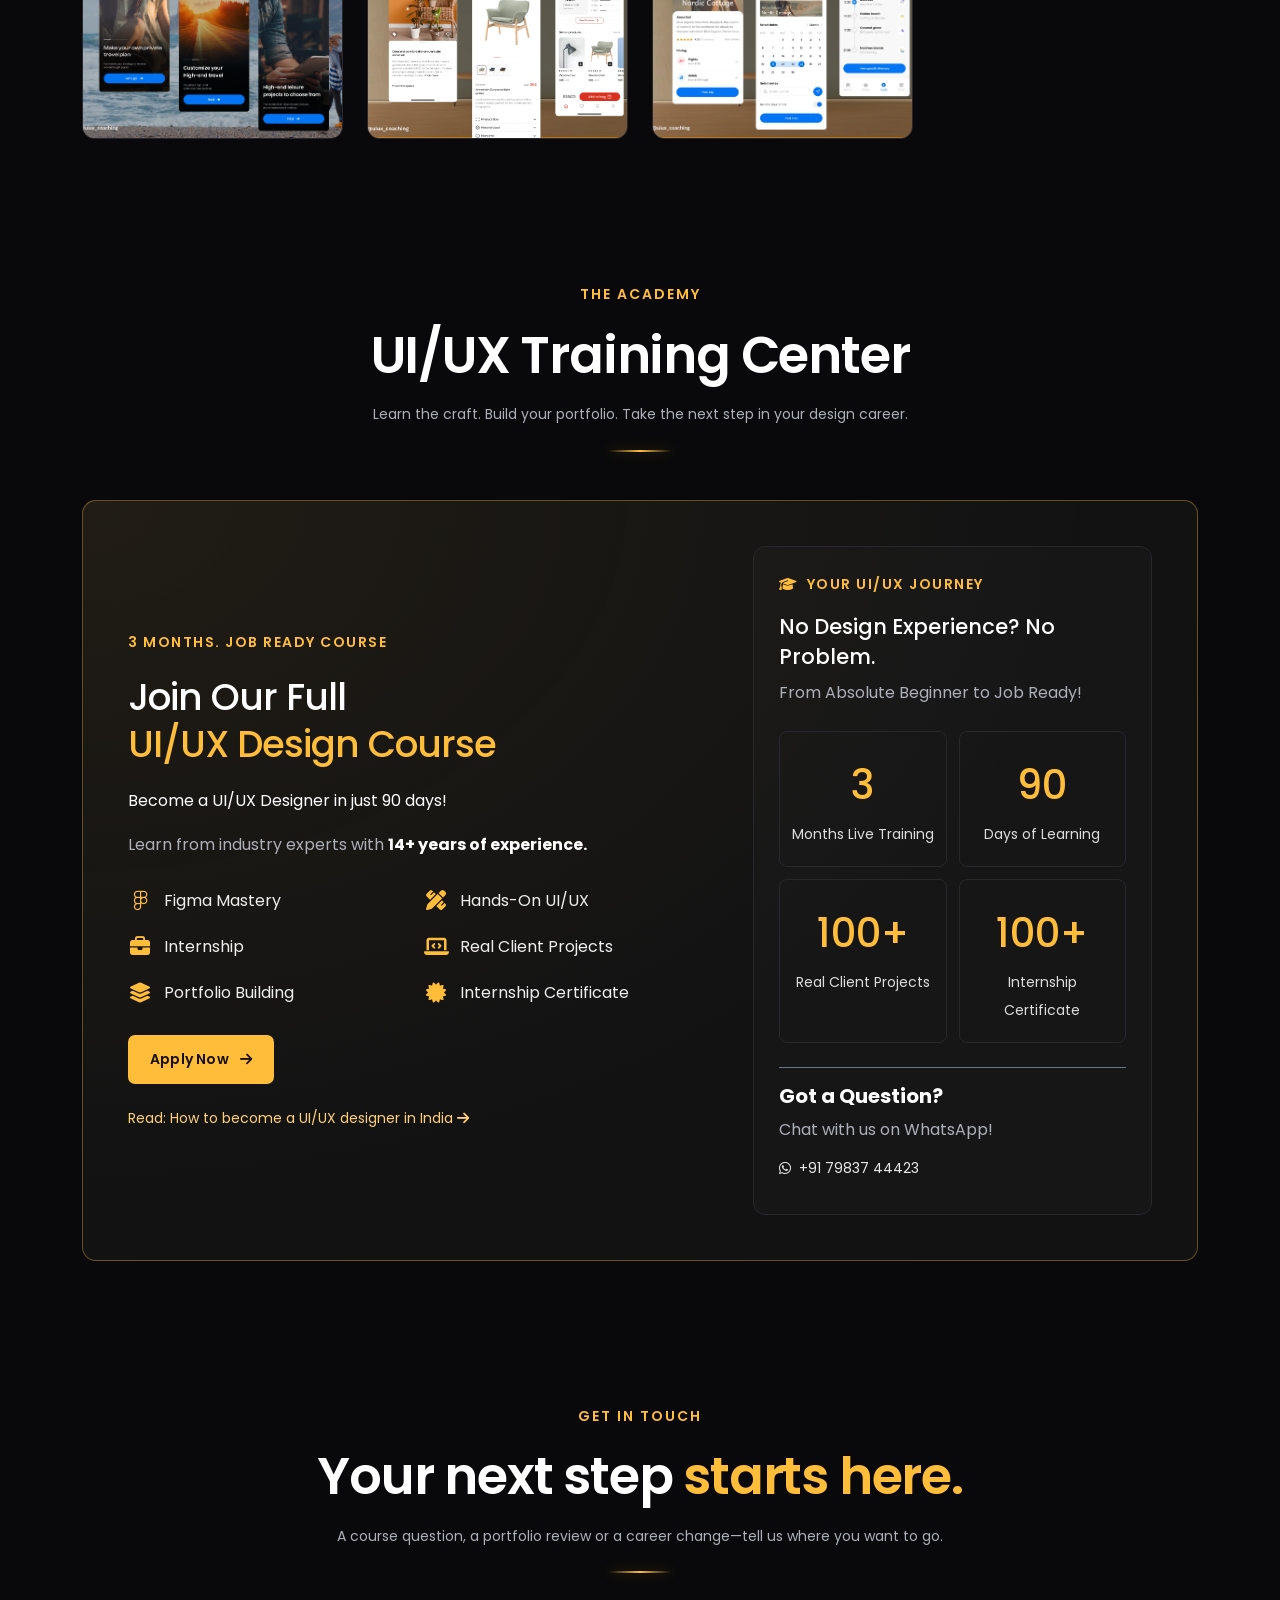
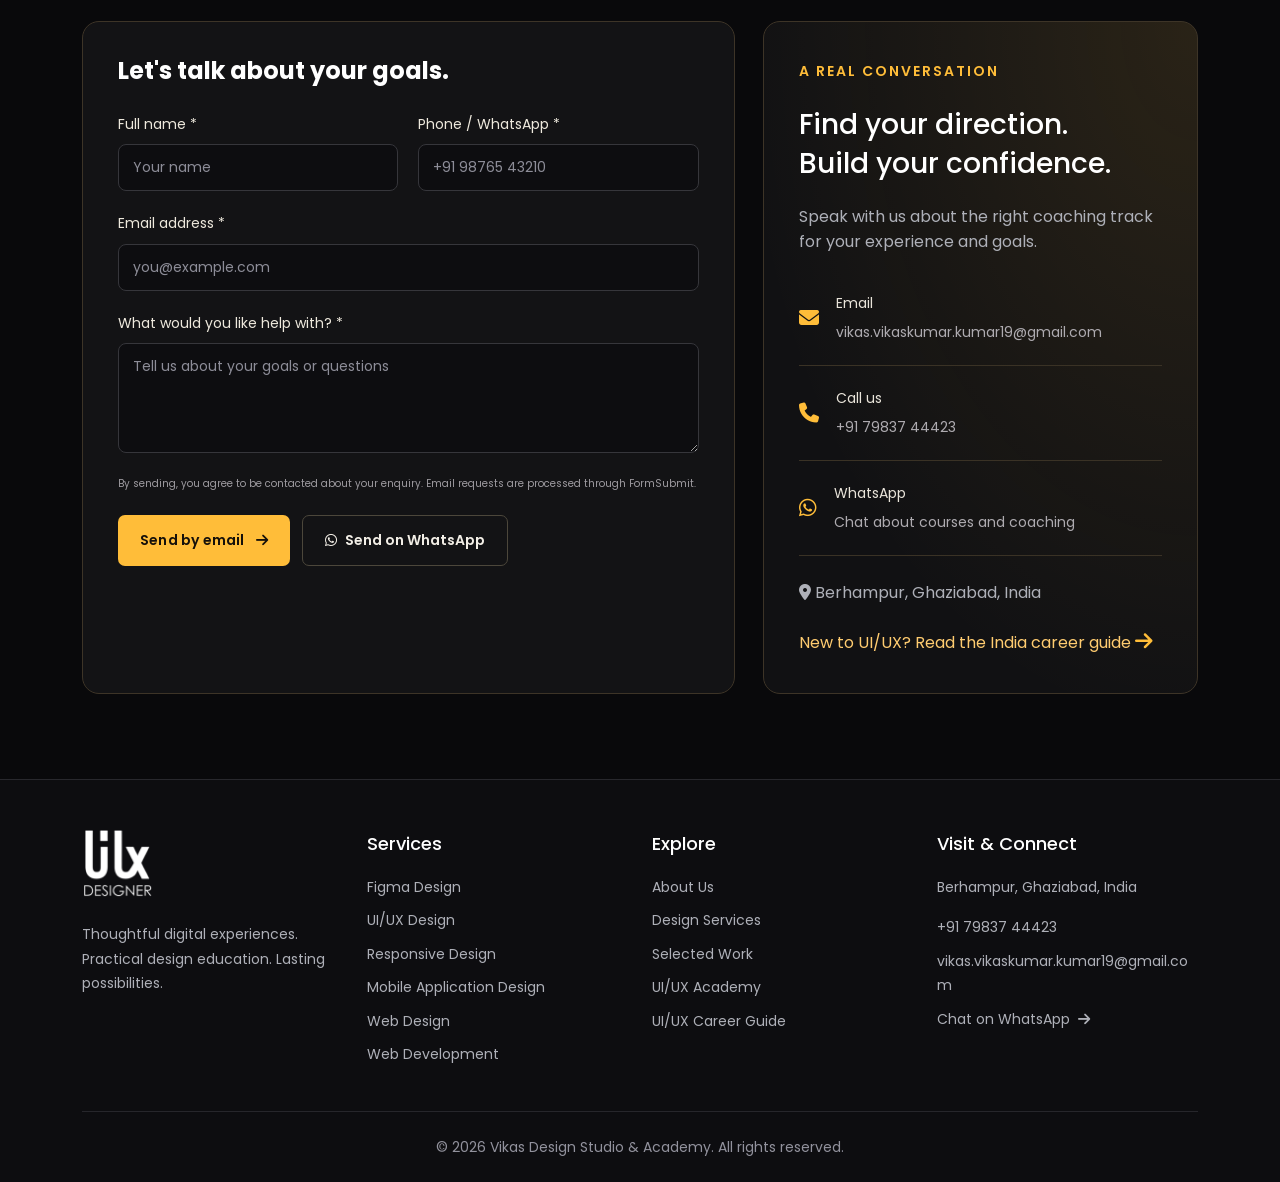
==== commit bd2820dd: "adsense" ====
--- a/index.html
+++ b/index.html
@@ -38,7 +38,7 @@
 
 
     <script async src="https://pagead2.googlesyndication.com/pagead/js/adsbygoogle.js?client=ca-pub-6926392316665978"
-        crossorigin="anonymous"></script>
+     crossorigin="anonymous"></script>
 
     <!-- <script async custom-element="amp-auto-ads" src="https://cdn.ampproject.org/v0/amp-auto-ads-0.1.js">
     </script> -->
@@ -2375,4 +2375,4 @@
 
 </body>
 
-</html>+</html>
